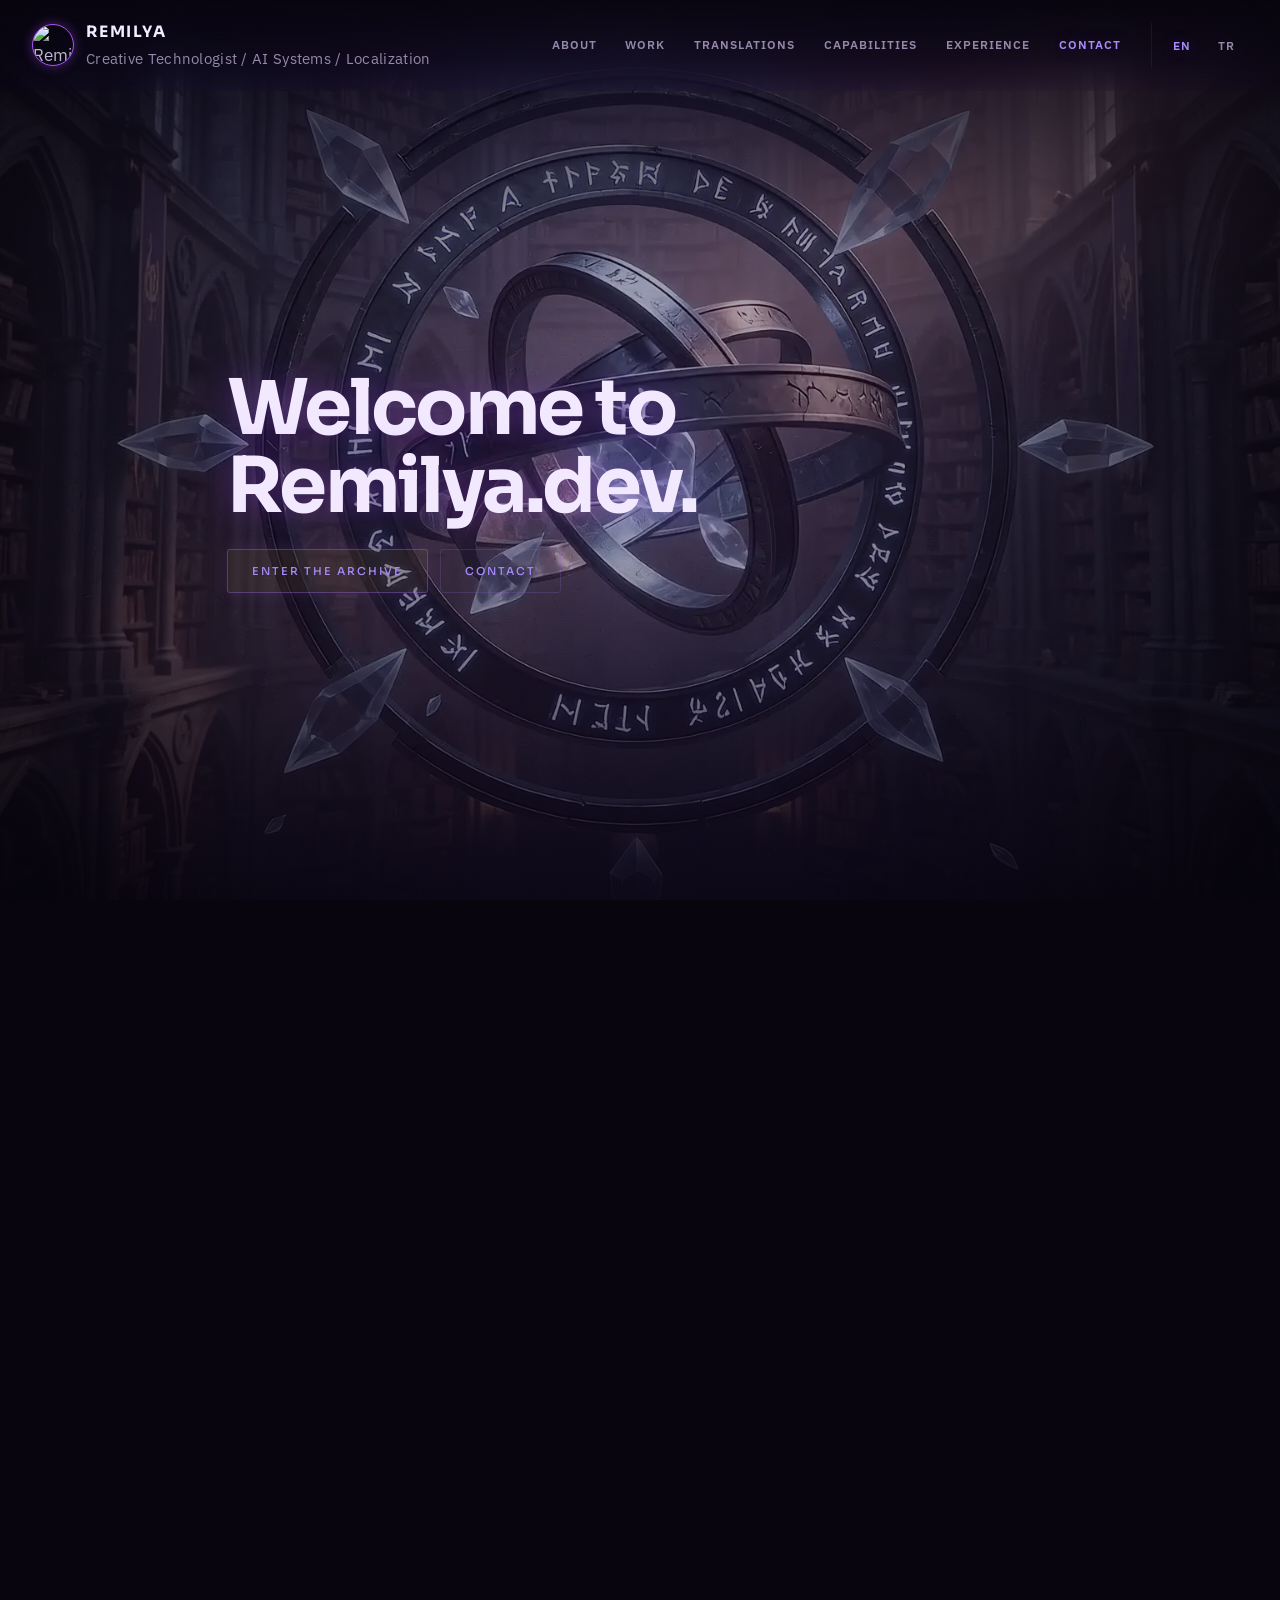
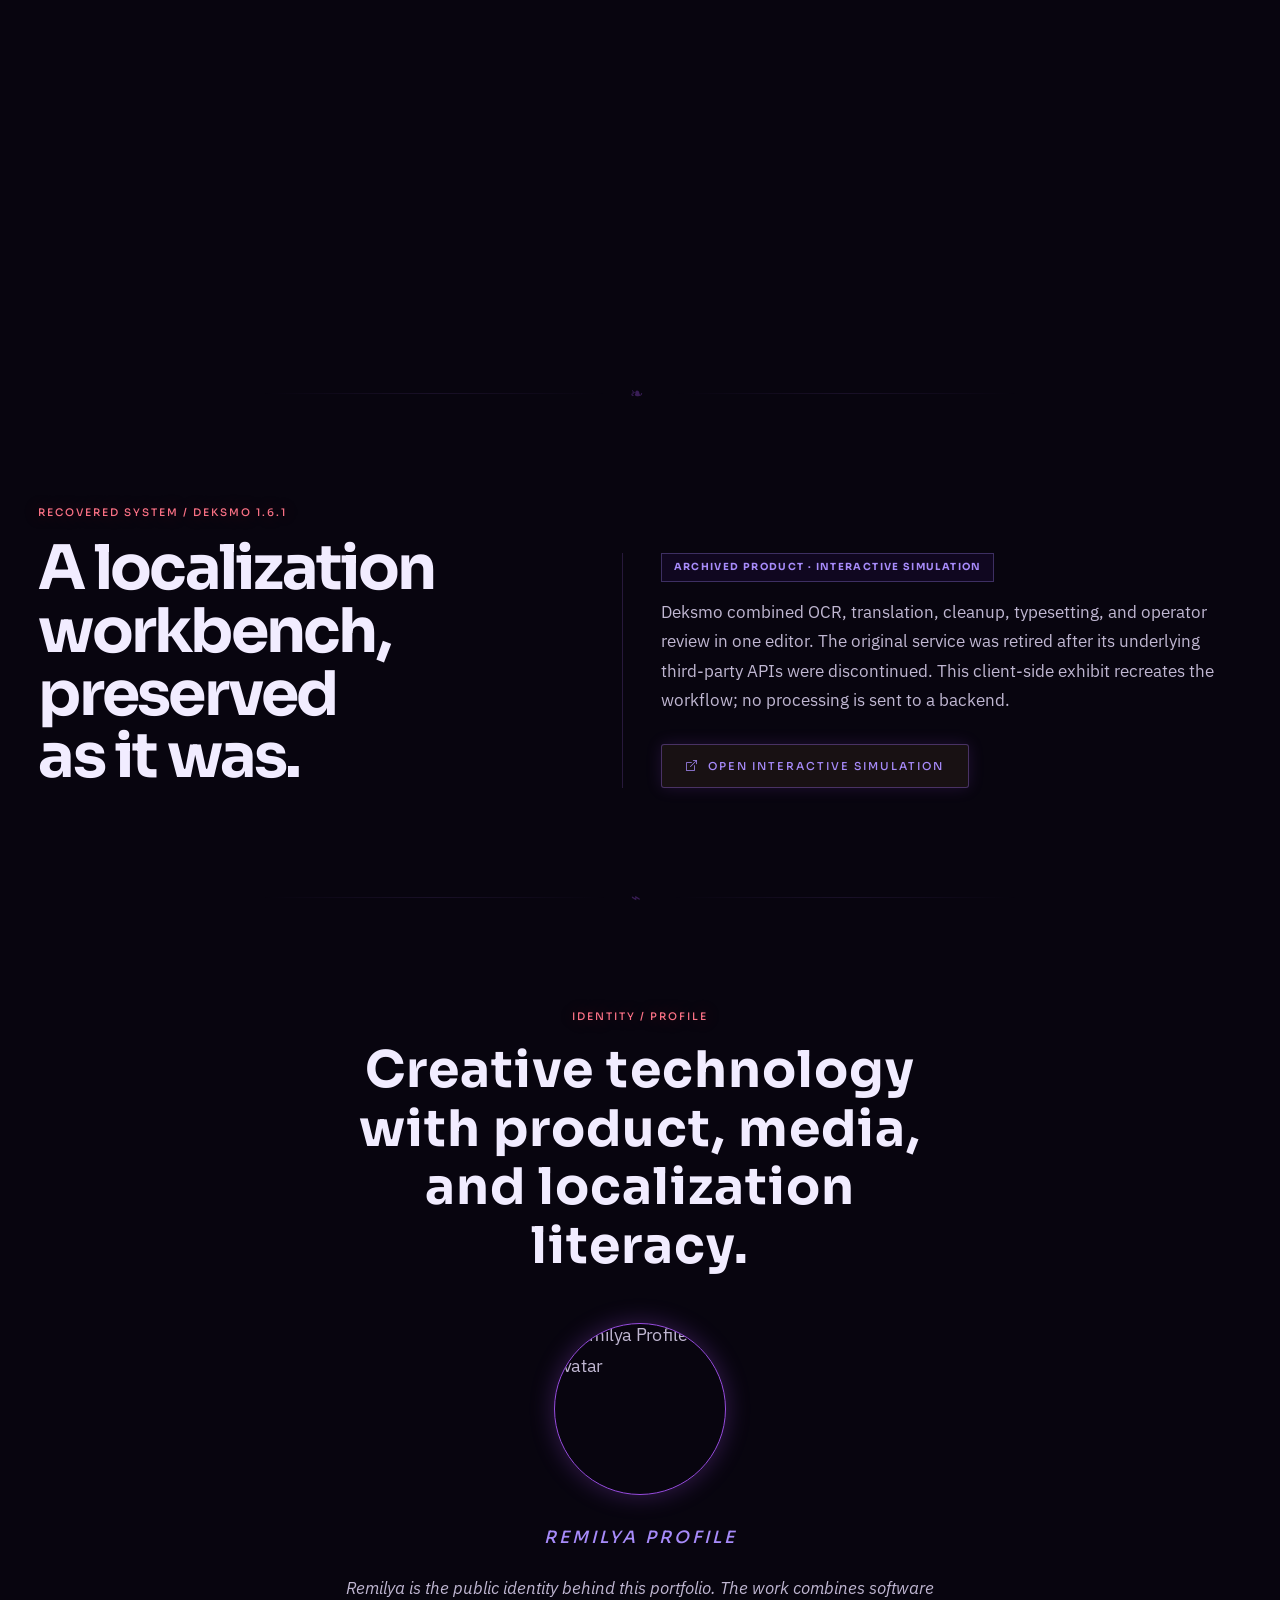
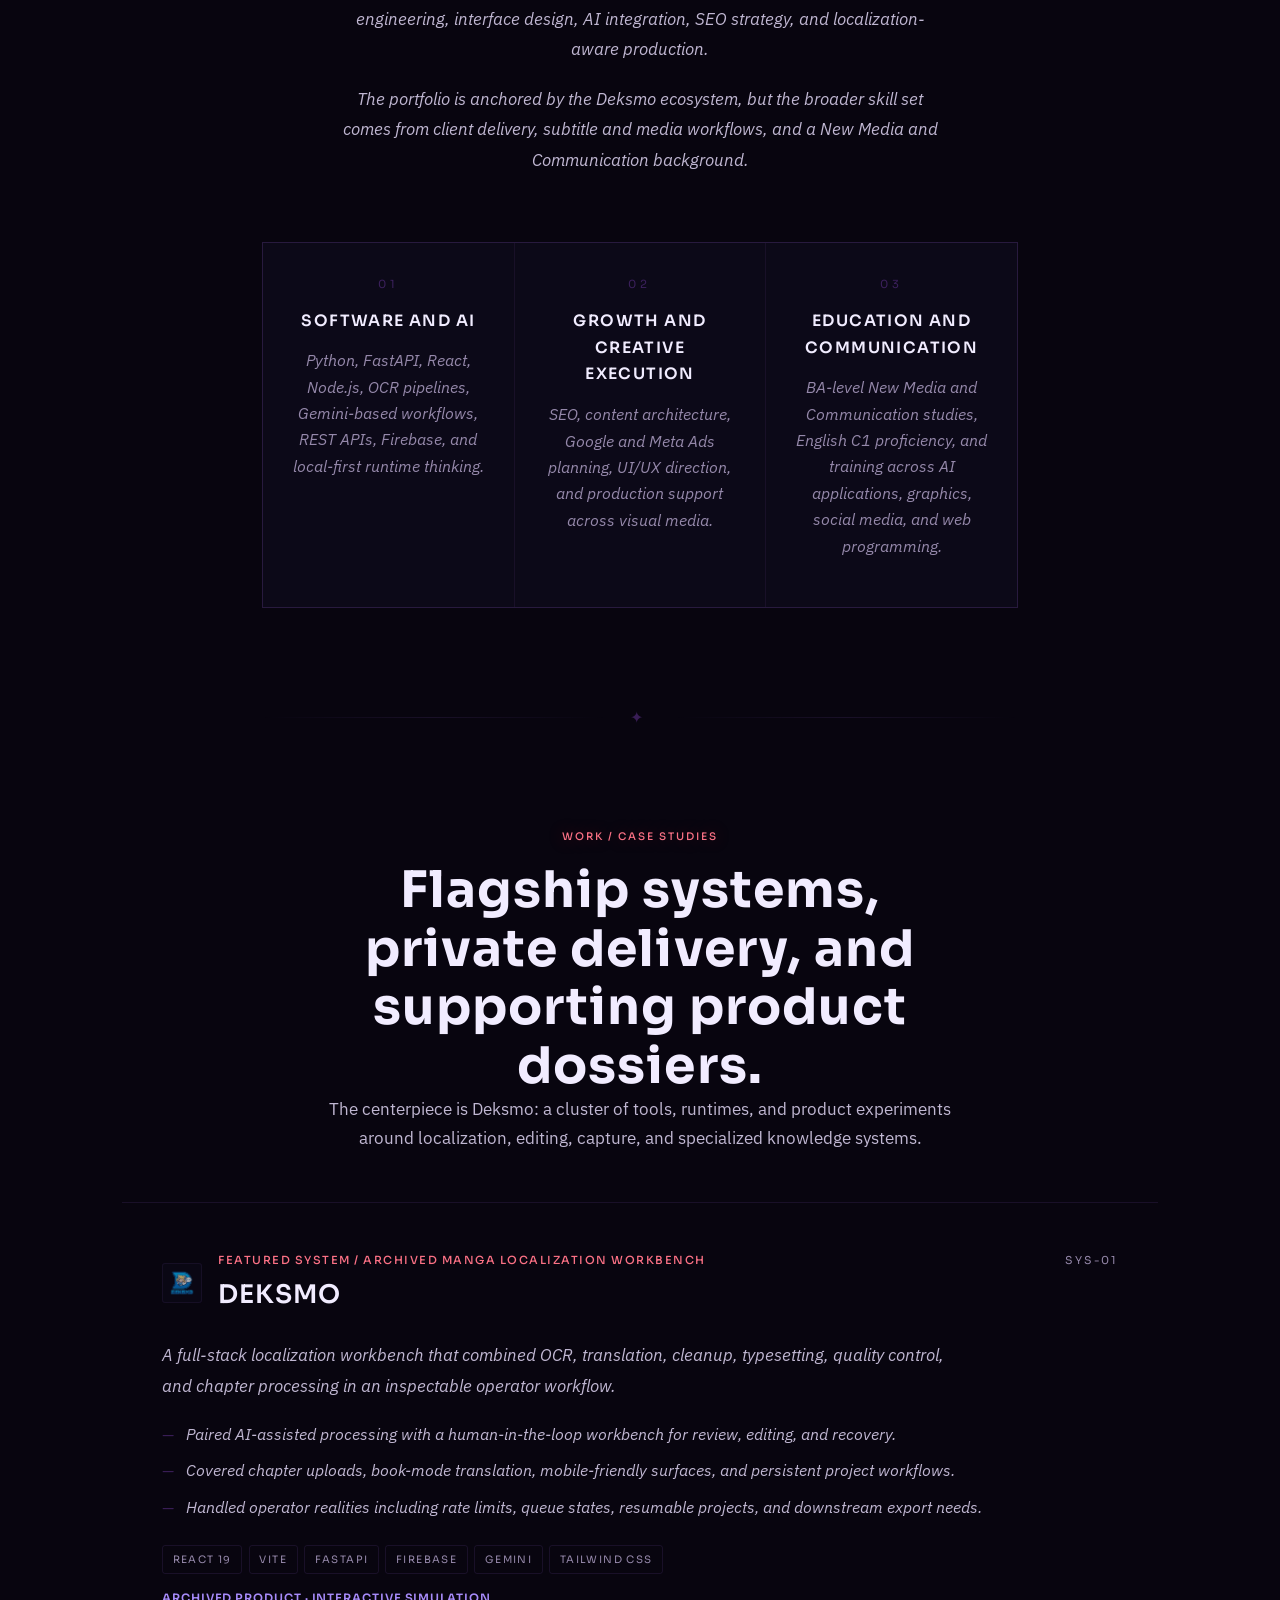
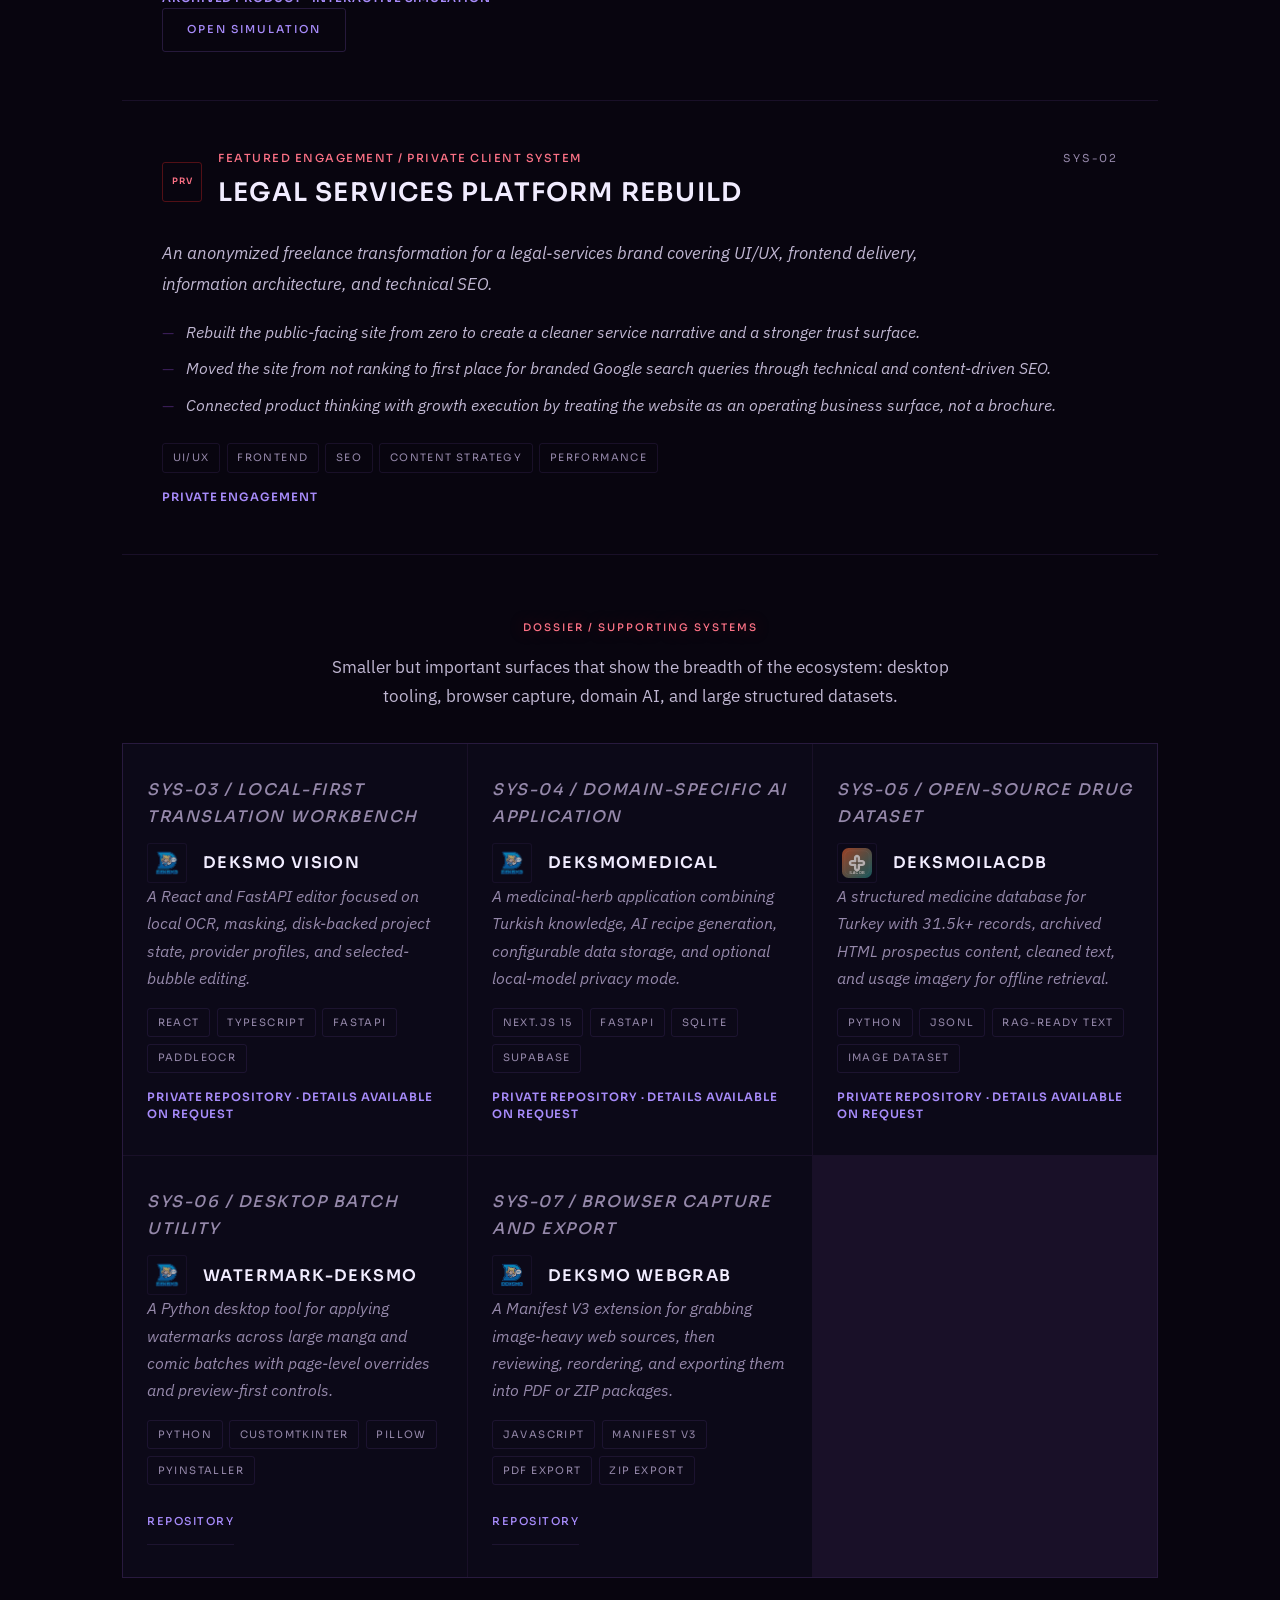
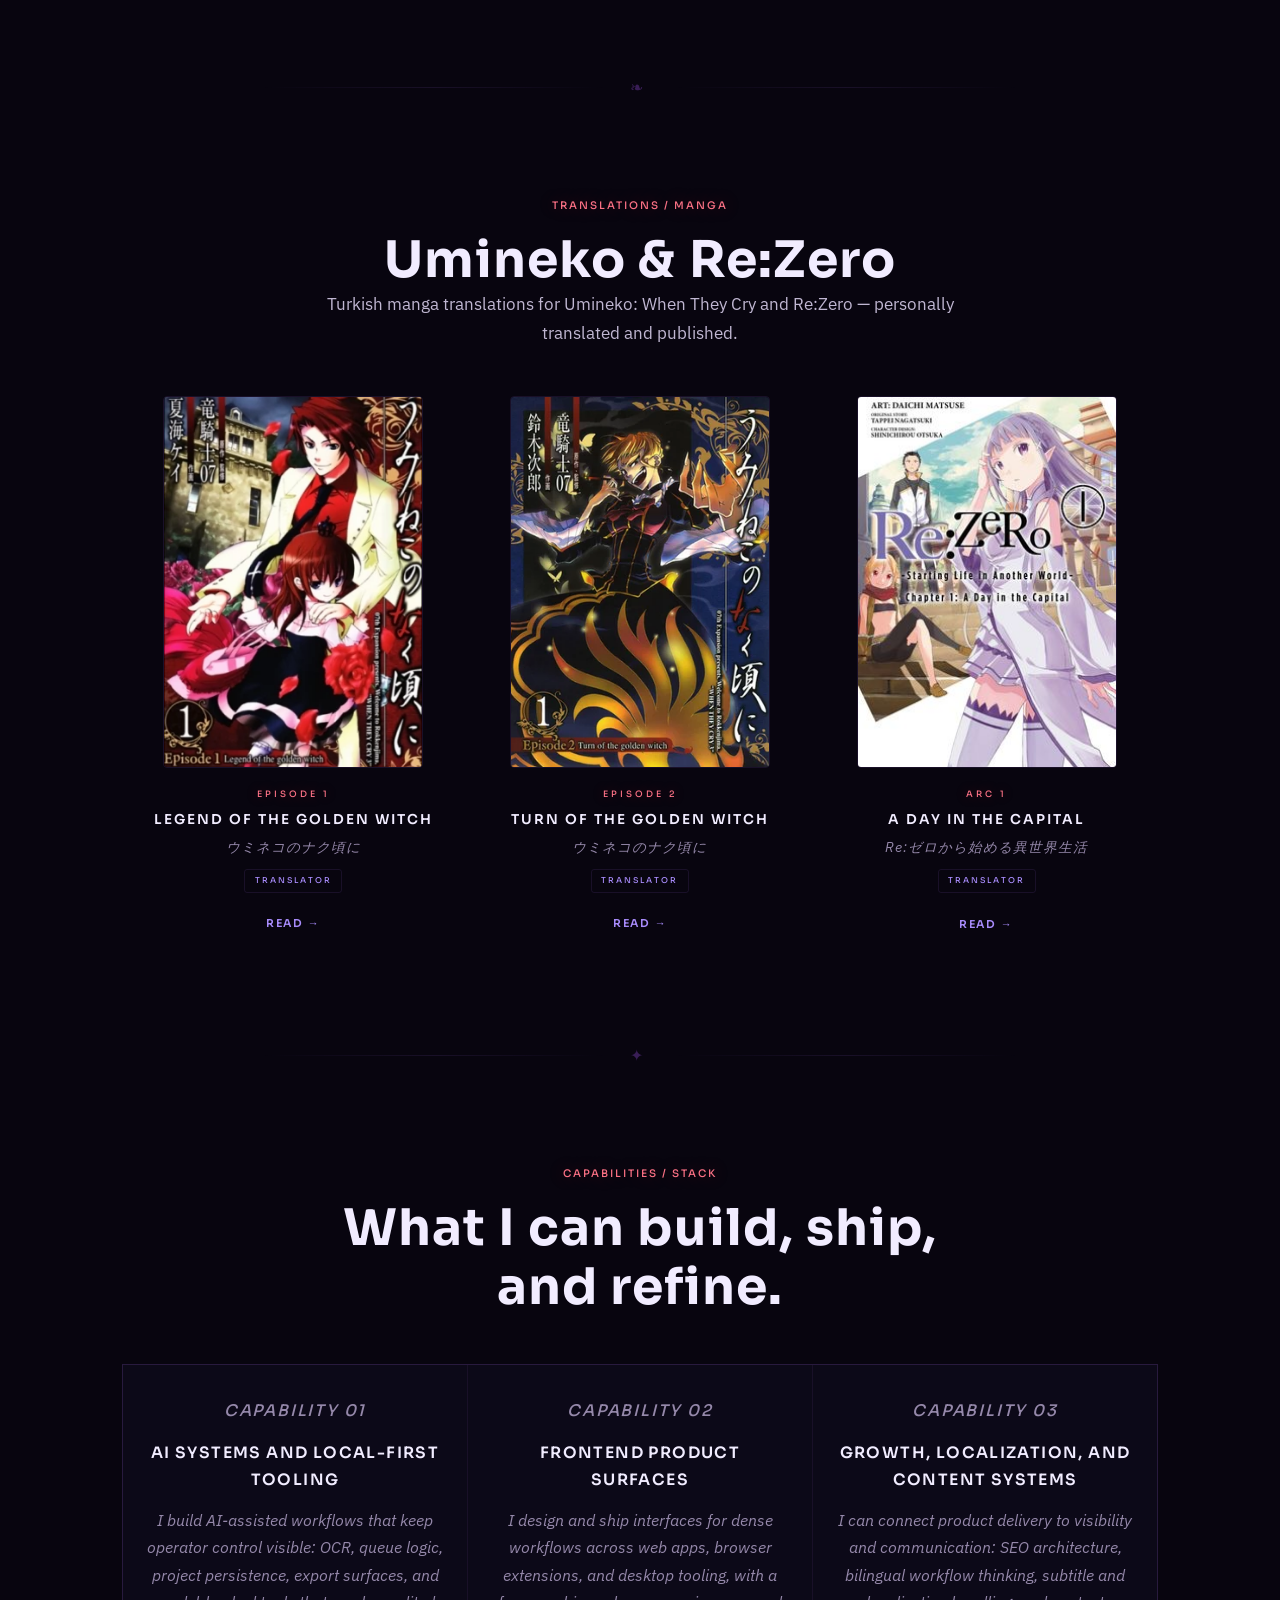
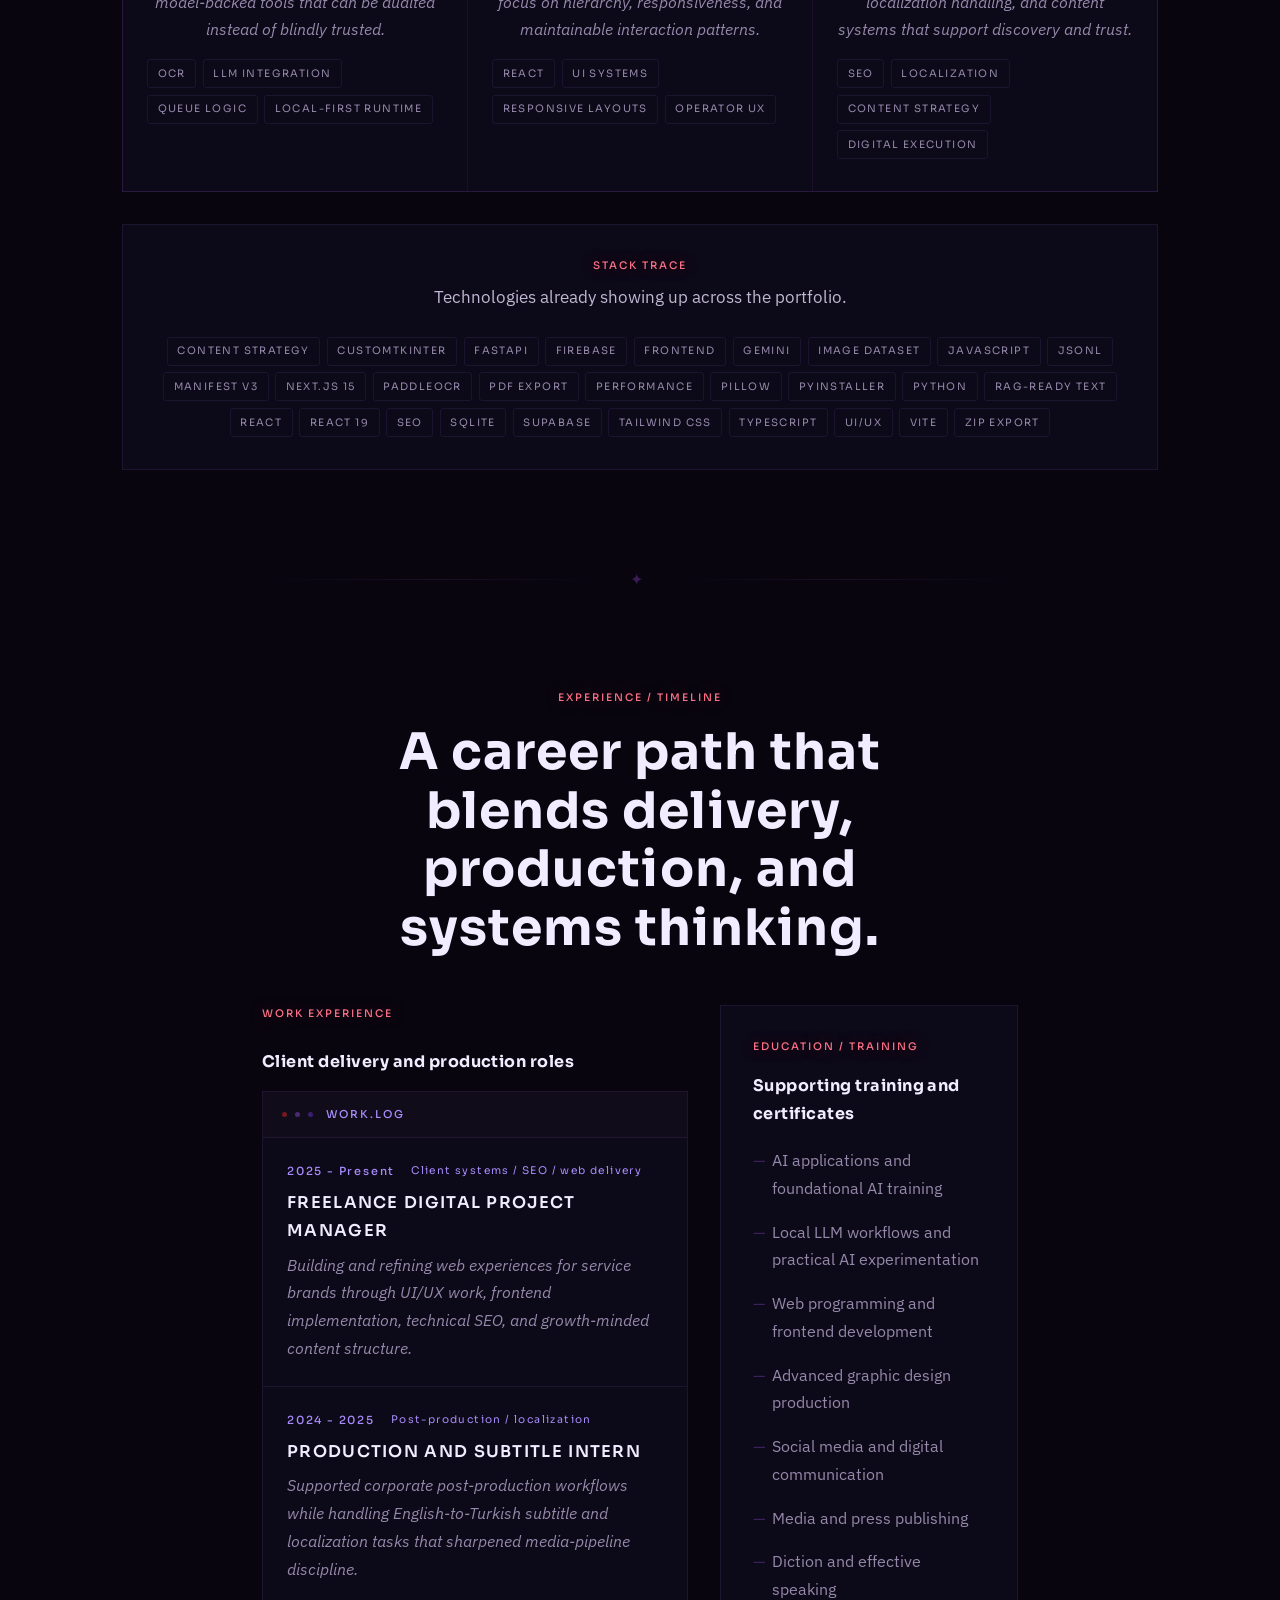
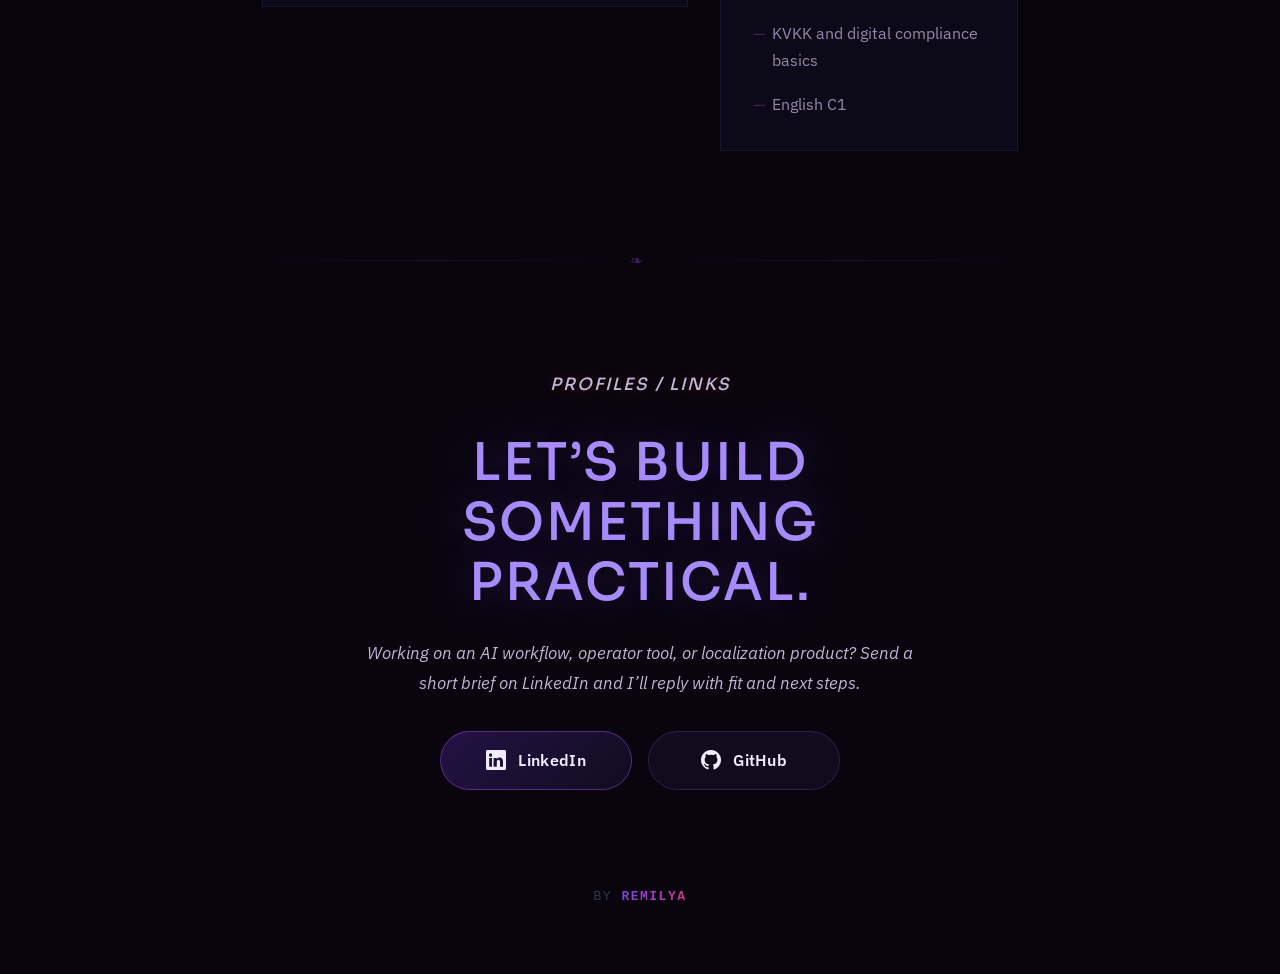
==== index.html @ 06d32dc7 "Replace heavy opener with responsive WebP sequences and add Deksmo archive simulation Swaps the 96-f" ====
<!doctype html>
<html lang="en">
  <head>
    <meta charset="utf-8" />
    <meta name="viewport" content="width=device-width, initial-scale=1" />
    <title>Remilya | Operator-focused AI &amp; Localization Tools</title>
    <meta
      id="meta-description"
      name="description"
      content="Remilya builds operator-focused AI and localization tools for OCR, translation, review, capture, and practical production workflows."
    />
    <meta name="theme-color" content="#0a0612" />
    <link rel="canonical" href="https://remilya.dev/" />
    <meta property="og:type" content="profile" />
    <meta property="og:site_name" content="Remilya.dev" />
    <meta property="og:title" content="Remilya | Operator-focused AI &amp; Localization Tools" />
    <meta property="og:description" content="Practical AI, OCR, translation, review, capture, and localization workflows built for operators." />
    <meta property="og:url" content="https://remilya.dev/" />
    <meta property="og:image" content="https://remilya.dev/assets/remilya-social.jpg" />
    <meta property="og:image:width" content="1200" />
    <meta property="og:image:height" content="630" />
    <meta property="og:image:alt" content="Remilya.dev gothic archive artwork" />
    <meta name="twitter:card" content="summary_large_image" />
    <meta name="twitter:title" content="Remilya | Operator-focused AI &amp; Localization Tools" />
    <meta name="twitter:description" content="Practical AI and localization workflows built for operators." />
    <meta name="twitter:image" content="https://remilya.dev/assets/remilya-social.jpg" />
    <link rel="icon" href="assets/favicon.svg" type="image/svg+xml" />
    <link rel="apple-touch-icon" href="assets/apple-touch-icon.png" sizes="180x180" />
    <link rel="preconnect" href="https://fonts.googleapis.com" />
    <link rel="preconnect" href="https://fonts.gstatic.com" crossorigin />
    <link href="https://fonts.googleapis.com/css2?family=IBM+Plex+Sans:wght@400;500;600;700&family=Sora:wght@500;600;700;800&display=swap" rel="stylesheet" />
    <link rel="stylesheet" href="https://cdn.jsdelivr.net/npm/bootstrap-icons@1.11.3/font/bootstrap-icons.min.css" />
    <link rel="stylesheet" href="styles.css?v=20260802g" />
    <script type="application/ld+json">
      {
        "@context": "https://schema.org",
        "@type": "Person",
        "name": "Remilya",
        "url": "https://remilya.dev/",
        "image": "https://github.com/Remilya.png",
        "sameAs": ["https://github.com/Remilya", "https://tr.linkedin.com/in/ilker-agirkaya"],
        "knowsAbout": ["Artificial intelligence", "Optical character recognition", "Localization", "Translation workflows", "Operator tools"]
      }
    </script>
    <script src="main.js?v=20260802g" defer></script>
    <noscript><style>.reveal { opacity: 1; transform: none; }</style></noscript>
  </head>
  <body id="top">
    <a class="skip-link" href="#main-content">Skip to main content</a>
    <p class="visually-hidden" id="locale-status" aria-live="polite" aria-atomic="true"></p>
    <div class="atmosphere" aria-hidden="true"></div>
    <div class="danmaku-field" id="danmaku-field" aria-hidden="true"></div>

    <div class="site-shell">
      <header class="site-header">
        <a class="brand" href="#top" aria-label="Go to top" id="brand-link">
          <img class="brand-avatar" src="https://github.com/Remilya.png" alt="Remilya" loading="eager" />
          <span class="brand-copy">
            <strong>Remilya</strong>
            <small id="brand-subtitle">Creative Technologist / Deksmo ecosystem</small>
          </span>
        </a>

        <div class="header-controls">
          <nav class="site-nav" aria-label="Primary" id="primary-nav">
            <a href="#about" id="nav-about">About</a>
            <a href="#work" id="nav-work">Work</a>
            <a href="#translations" id="nav-translations">Translations</a>
            <a href="#capabilities" id="nav-capabilities">Capabilities</a>
            <a href="#experience" id="nav-experience">Experience</a>
            <a href="#contact" id="nav-contact">Contact</a>
          </nav>

          <div class="locale-switcher" id="locale-switcher" aria-label="Language switcher">
            <button class="locale-button" type="button" data-locale="en">EN</button>
            <button class="locale-button" type="button" data-locale="tr">TR</button>
          </div>
        </div>
      </header>

      <main id="main-content">
        <section class="section section--sequence" id="sequence">
          <div
            class="hero-sequence"
            id="hero-sequence"
            data-sequence-desktop-dir="assets/sequences/desktop"
            data-sequence-mobile-dir="assets/sequences/mobile"
            data-sequence-breakpoint="720"
            data-frame-count="48"
            data-frame-ext="webp"
            data-frame-pad="3"
            data-frame-template="frame-{n}.webp"
            data-sequence-version="20260802g"
            data-initial-batch="6"
            data-poster-desktop-src="assets/sequences/desktop/frame-001.webp?v=20260802g"
            data-poster-mobile-src="assets/sequences/mobile/frame-001.webp?v=20260802g"
          >
            <div class="hero-sequence__sticky">
              <canvas class="hero-sequence__canvas" id="hero-sequence-canvas" width="1920" height="1080" aria-hidden="true"></canvas>
              <picture class="hero-sequence__fallback">
                <source media="(max-width: 720px)" srcset="assets/sequences/mobile/frame-001.webp?v=20260802g" />
                <img
                  id="hero-sequence-fallback"
                  src="assets/sequences/desktop/frame-001.webp?v=20260802g"
                  width="1920"
                  height="1080"
                  alt=""
                  loading="eager"
                  fetchpriority="high"
                />
              </picture>
              <div class="hero-sequence__veil" aria-hidden="true"></div>
              <div class="hero-sequence__content" id="hero-sequence-content">
                <h1 id="hero-title">Welcome to Remilya.dev.</h1>
                <div class="hero-sequence__actions">
                  <a class="cyber-button cyber-button--primary" href="#deksmo-archive" id="hero-cta-work" data-open-archive>Enter the archive</a>
                  <a class="cyber-button" href="#contact" id="hero-cta-contact">Contact</a>
                </div>
              </div>
            </div>
          </div>
        </section>

        <div class="section-divider" aria-hidden="true">❧</div>

        <section id="deksmo-archive" class="section section--archive">
          <div class="archive-intro reveal">
            <div>
              <p class="eyebrow" id="archive-eyebrow" data-archive-text="eyebrow">RECOVERED SYSTEM / DEKSMO 1.6.1</p>
              <h2 id="archive-title" data-archive-text="title">A localization workbench, preserved as it was.</h2>
            </div>
            <div class="archive-intro__copy">
              <p class="archive-status" id="archive-status" data-archive-text="status">ARCHIVED PRODUCT · INTERACTIVE SIMULATION</p>
              <p id="archive-copy" data-archive-text="copy">Deksmo combined OCR, translation, cleanup, typesetting, and operator review in one editor. The original service was retired after its underlying third-party APIs were discontinued. This client-side exhibit recreates the workflow; no processing is sent to a backend.</p>
              <button class="cyber-button cyber-button--primary archive-launch" type="button" data-open-archive>
                <i class="bi bi-box-arrow-up-right" aria-hidden="true"></i>
                <span data-archive-text="openSimulation">Open interactive simulation</span>
              </button>
            </div>
          </div>

          <dialog class="archive-dialog" id="deksmo-archive-dialog" aria-labelledby="archive-dialog-title">
            <div class="archive-dialog__frame">
              <button class="archive-dialog__close" type="button" data-close-archive data-archive-aria="closeSimulation" aria-label="Close simulation">
                <i class="bi bi-x-lg" aria-hidden="true"></i>
                <span class="visually-hidden" data-archive-text="closeSimulation">Close simulation</span>
              </button>
          <div class="archive-console" id="deksmo-simulator" data-active-tab="editor" data-result-variant="colorized">
            <header class="archive-console__header">
              <div class="archive-console__identity">
                <span class="archive-signal" aria-hidden="true"></span>
                <div>
                  <strong id="archive-dialog-title">DEKSMO // EDITOR</strong>
                  <small data-archive-text="productVersion">Recovered interface · Version 1.6.1</small>
                </div>
              </div>
              <span class="archive-console__state" data-archive-text="productStatus">ARCHIVED / OFFLINE</span>
            </header>

            <div class="archive-console__nav">
              <div class="archive-tabs" role="tablist" aria-label="Deksmo simulation views" data-archive-aria="tabsLabel">
                <button class="archive-tab is-active" id="archive-tab-editor" type="button" role="tab" aria-selected="true" aria-controls="archive-panel-editor" data-archive-tab="editor" data-archive-text="tabEditor">Editor</button>
                <button class="archive-tab" id="archive-tab-settings" type="button" role="tab" aria-selected="false" aria-controls="archive-panel-settings" tabindex="-1" data-archive-tab="settings" data-archive-text="tabSettings">Settings</button>
                <button class="archive-tab" id="archive-tab-console" type="button" role="tab" aria-selected="false" aria-controls="archive-panel-console" tabindex="-1" data-archive-tab="console" data-archive-text="tabConsole">Console</button>
              </div>
              <span class="archive-language-pair"><i class="bi bi-translate" aria-hidden="true"></i> <span data-archive-text="languagePair">EN → TR</span></span>
            </div>

            <div class="archive-panel" id="archive-panel-editor" role="tabpanel" aria-labelledby="archive-tab-editor" tabindex="0" data-archive-panel="editor">
              <div class="archive-editor">
                <aside class="archive-toolbar" aria-label="Archived editor tools" data-archive-aria="toolbarLabel">
                  <button class="archive-tool" type="button" data-archive-tool="select" data-archive-aria="toolSelect" aria-label="Select text element"><i class="bi bi-cursor" aria-hidden="true"></i><span data-archive-text="toolSelectShort">Select</span></button>
                  <button class="archive-tool is-active" type="button" data-archive-tool="compare" data-archive-aria="toolCompare" aria-label="Reset comparison"><i class="bi bi-layout-split" aria-hidden="true"></i><span data-archive-text="toolCompareShort">Compare</span></button>
                  <button class="archive-tool" type="button" data-archive-tool="color" data-archive-aria="toolColor" aria-label="Show color preview"><i class="bi bi-palette" aria-hidden="true"></i><span data-archive-text="toolColorShort">Color</span></button>
                </aside>

                <div class="archive-workstage">
                  <div class="archive-workstage__bar">
                    <div class="archive-variants" aria-label="Result preview" data-archive-aria="variantsLabel">
                      <button type="button" data-archive-variant="raw" aria-pressed="false" data-archive-text="variantRaw">Raw</button>
                      <button type="button" data-archive-variant="translated" aria-pressed="false" data-archive-text="variantTranslated">Translated</button>
                      <button class="is-active" type="button" data-archive-variant="colorized" aria-pressed="true" data-archive-text="variantColorized">Colorized</button>
                    </div>
                    <span class="archive-sample-badge" data-archive-text="sampleBadge">ARCHIVE SAMPLE</span>
                  </div>

                  <figure class="archive-compare" id="archive-compare" style="--split: 50%; --archive-zoom: 1;">
                    <div class="archive-compare__viewport">
                      <img class="archive-compare__image archive-compare__result" id="archive-result-image" src="assets/deksmo-archive/colorized.webp" width="840" height="1252" alt="Colorized Turkish result from the archived Deksmo simulation" loading="lazy" decoding="async" />
                      <img class="archive-compare__image archive-compare__base" id="archive-base-image" src="assets/deksmo-archive/translated.webp" width="840" height="1252" alt="Turkish translated result from the archived Deksmo simulation" loading="lazy" decoding="async" />
                      <span class="archive-compare__line" aria-hidden="true"><span><i class="bi bi-chevron-left"></i><i class="bi bi-chevron-right"></i></span></span>
                    </div>
                    <figcaption>
                      <span id="archive-base-label" data-archive-text="translatedLabel">TRANSLATED / TR</span>
                      <span id="archive-result-label" data-archive-text="colorizedLabel">COLORIZED / TR</span>
                    </figcaption>
                  </figure>

                  <div class="archive-compare-controls">
                    <label for="archive-comparison-range" data-archive-text="comparisonLabel">Comparison position</label>
                    <input id="archive-comparison-range" type="range" min="0" max="100" value="50" aria-label="Comparison position" data-archive-aria="comparisonLabel" />
                    <div class="archive-zoom-controls">
                      <button type="button" data-archive-zoom="out" aria-label="Zoom out" data-archive-aria="zoomOut"><i class="bi bi-zoom-out" aria-hidden="true"></i></button>
                      <output id="archive-zoom-value">100%</output>
                      <button type="button" data-archive-zoom="in" aria-label="Zoom in" data-archive-aria="zoomIn"><i class="bi bi-zoom-in" aria-hidden="true"></i></button>
                    </div>
                  </div>
                </div>

                <aside class="archive-inspector">
                  <div class="archive-inspector__heading">
                    <span data-archive-text="textElements">TEXT ELEMENTS</span>
                    <strong>7</strong>
                  </div>
                  <div class="archive-text-list" id="archive-text-list">
                    <button class="archive-text-item is-selected" type="button" data-archive-text-index="0" aria-pressed="true"><span>01</span><span><small>“...AS IF.”</small><strong>...SANKİ.</strong></span></button>
                    <button class="archive-text-item" type="button" data-archive-text-index="1" aria-pressed="false"><span>02</span><span><small>“IT'S IMPOSSIBLE FOR THIS TO BE TRUE.”</small><strong>BUNUN DOĞRU OLMASI MÜMKÜN DEĞİL.</strong></span></button>
                    <button class="archive-text-item" type="button" data-archive-text-index="2" aria-pressed="false"><span>03</span><span><small>“DON'T ENTER THE FOREST! THERE'S A WITCH~!!”</small><strong>ORMANA GİRMEYİN! CADI VAR~!!</strong></span></button>
                    <button class="archive-text-item" type="button" data-archive-text-index="3" aria-pressed="false"><span>04</span><span><small>“THE WITCH'S EYES ARE GLOWING OVER THERE~!!”</small><strong>CADININ GÖZLERİ ORADA PARLIYOR~!!</strong></span></button>
                    <button class="archive-text-item" type="button" data-archive-text-index="4" aria-pressed="false"><span>05</span><span><small>“WHEN I WAS LITTLE, MY FAMILY SCARED ME UNTIL I TREMBLED.”</small><strong>KÜÇÜKKEN AİLEM BENİ TİTREYENE KADAR KORKUTTU.</strong></span></button>
                    <button class="archive-text-item" type="button" data-archive-text-index="5" aria-pressed="false"><span>06</span><span><small>“FOR SOMETHING AS OMINOUS AS A WITCH TO EXIST...”</small><strong>CADI GİBİ TEKİNSİZ BİR ŞEYİN VAR OLMASI...</strong></span></button>
                    <button class="archive-text-item" type="button" data-archive-text-index="6" aria-pressed="false"><span>07</span><span><small>“...IS IMPOSSIBLE.”</small><strong>...MÜMKÜN DEĞİL.</strong></span></button>
                  </div>

                  <div class="archive-selection">
                    <div class="archive-selection__meta"><span id="archive-selected-number">01</span><span data-archive-text="elementType">SPEECH BUBBLE</span></div>
                    <p><small data-archive-text="sourceLabel">SOURCE</small><span id="archive-selected-source">...AS IF.</span></p>
                    <p><small data-archive-text="targetLabel">TARGET</small><strong id="archive-selected-target">...SANKİ.</strong></p>
                  </div>

                  <div class="archive-api-actions">
                    <button type="button" data-archive-simulated="aiFill"><i class="bi bi-stars" aria-hidden="true"></i><span data-archive-text="aiFill">AI Fill · Simulation</span></button>
                    <button type="button" data-archive-simulated="clean"><i class="bi bi-magic" aria-hidden="true"></i><span data-archive-text="cleanApply">Clean + Apply Text · Simulation</span></button>
                  </div>

                  <div class="archive-history">
                    <p data-archive-text="history">HISTORY</p>
                    <button type="button" data-archive-history="raw"><i class="bi bi-folder2-open" aria-hidden="true"></i><span data-archive-text="historyOpen">Opened raw page</span></button>
                    <button type="button" data-archive-history="translated"><i class="bi bi-translate" aria-hidden="true"></i><span data-archive-text="historyTranslated">Translation preview</span></button>
                    <button type="button" data-archive-history="colorized"><i class="bi bi-palette" aria-hidden="true"></i><span data-archive-text="historyColorized">Color preview</span></button>
                  </div>
                </aside>
              </div>
            </div>

            <div class="archive-panel archive-panel--settings" id="archive-panel-settings" role="tabpanel" aria-labelledby="archive-tab-settings" tabindex="0" data-archive-panel="settings" hidden>
              <div class="archive-panel__heading">
                <p class="eyebrow" data-archive-text="settingsEyebrow">ARCHIVED CONFIGURATION</p>
                <h3 data-archive-text="settingsHeading">Last recovered workspace settings</h3>
              </div>
              <dl class="archive-settings-grid">
                <div><dt data-archive-text="sourceLanguage">Source language</dt><dd>English</dd></div>
                <div><dt data-archive-text="targetLanguage">Target language</dt><dd>Türkçe</dd></div>
                <div><dt data-archive-text="resolution">Image resolution</dt><dd>1K</dd></div>
                <div><dt data-archive-text="preciseOcr">Precise OCR</dt><dd data-archive-text="enabled">Enabled</dd></div>
                <div class="archive-settings-grid__wide"><dt data-archive-text="provider">Processing provider</dt><dd class="is-offline" data-archive-text="offline">Offline · API discontinued</dd></div>
              </dl>
            </div>

            <div class="archive-panel archive-panel--console" id="archive-panel-console" role="tabpanel" aria-labelledby="archive-tab-console" tabindex="0" data-archive-panel="console" hidden>
              <div class="archive-log"><span>[ARCHIVE]</span><p data-archive-text="logArchive">Recovered Deksmo interface loaded locally.</p></div>
              <div class="archive-log"><span>[MEDIA]</span><p data-archive-text="logAssets">Three historical preview assets are ready.</p></div>
              <div class="archive-log"><span>[EDITOR]</span><p data-archive-text="logElements">Seven text elements restored for inspection.</p></div>
              <div class="archive-log is-warning"><span>[BACKEND]</span><p data-archive-text="logBackend">Unavailable. No network processing will be attempted.</p></div>
              <span class="archive-console-caret" aria-hidden="true"></span>
            </div>

            <footer class="archive-console__footer">
              <span><i class="bi bi-shield-slash" aria-hidden="true"></i> <span data-archive-text="offlineFootnote">CLIENT-ONLY ARCHIVE · ZERO API REQUESTS</span></span>
              <p id="archive-status-message" tabindex="-1" data-archive-text="readyMessage">Archive ready. Explore the recovered interface.</p>
            </footer>
          </div>
            </div>
          </dialog>
        </section>

        <div class="section-divider" aria-hidden="true">⌁</div>

        <section id="about" class="section section--about">
          <div class="section-heading reveal">
            <p class="eyebrow" id="about-eyebrow">ABOUT / IDENTITY</p>
            <h2 id="about-title">Creative technology with product, media, and growth literacy.</h2>
          </div>

          <div class="about-layout">
            <article class="about-intro reveal">
              <div class="about-avatar">
                <img src="https://github.com/Remilya.png" alt="Remilya Profile Avatar" loading="lazy" />
              </div>
              <p class="about-intro__label" id="about-intro-label">REMILYA PROFILE</p>
              <p id="about-intro-p1">
                Remilya is the public identity on this site. The work behind it combines software
                engineering, interface design, AI integration, SEO strategy, and localization-aware
                production. The goal is not novelty for its own sake. It is building systems that
                stay usable under real-world mess.
              </p>
              <p id="about-intro-p2">
                The portfolio leans heavily on the Deksmo ecosystem, but the surrounding skill set
                comes from client delivery, subtitle and media workflows, and a New Media and
                Communication background that informs how products are framed and communicated.
              </p>
            </article>

            <div class="about-grid" id="about-grid">
              <article class="about-card reveal">
                <span class="about-card__index">01</span>
                <h3>Software and AI</h3>
                <p>Python, FastAPI, React, Node.js, OCR pipelines, Gemini-based workflows, REST APIs, Firebase, and local-first runtime thinking.</p>
              </article>
              <article class="about-card reveal">
                <span class="about-card__index">02</span>
                <h3>Growth and creative execution</h3>
                <p>SEO, content architecture, Google and Meta Ads planning, UI/UX direction, and production support across visual media.</p>
              </article>
              <article class="about-card reveal">
                <span class="about-card__index">03</span>
                <h3>Education and communication</h3>
                <p>BA-level New Media and Communication studies, English C1 proficiency, and training across AI applications, graphics, social media, and web programming.</p>
              </article>
            </div>
          </div>
        </section>

        <div class="section-divider" aria-hidden="true">✦</div>

        <section id="work" class="section section--work">
          <div class="section-heading reveal">
            <p class="eyebrow" id="work-eyebrow">WORK / CASE STUDIES</p>
            <h2 id="work-title">Flagship systems, private delivery, and supporting product dossiers.</h2>
            <p class="section-copy" id="work-copy">
              The centerpiece is Deksmo: a cluster of tools, runtimes, and product experiments around
              localization, editing, capture, and specialized knowledge systems.
            </p>
          </div>

          <div class="featured-grid" id="featured-projects">
            <article class="featured-case reveal is-visible" data-accent="green">
              <div class="case-head">
                <div class="case-mark">
                  <img class="case-logo" src="assets/logos/deksmo-core.png" alt="Deksmo logo" loading="lazy" />
                  <div>
                    <p class="case-label">Featured system / Archived manga localization workbench</p>
                    <h3>Deksmo</h3>
                  </div>
                </div>
                <span class="case-serial">SYS-01</span>
              </div>
              <p class="case-summary">A full-stack localization workbench that combined OCR, translation, cleanup, typesetting, quality control, and chapter processing in an inspectable operator workflow.</p>
              <ul class="case-impact">
                <li>Paired AI-assisted processing with human review, editing, and recovery controls.</li>
                <li>Covered resumable project states, queues, exports, and mobile-friendly workflows.</li>
              </ul>
              <div class="tag-list"><span class="tag">React</span><span class="tag">FastAPI</span><span class="tag">OCR</span><span class="tag">Gemini</span></div>
              <p class="project-status">Archived product · Interactive simulation</p>
              <div class="case-links"><a class="cyber-button" href="#deksmo-archive" data-open-archive>Open simulation</a></div>
            </article>

            <article class="featured-case reveal is-visible" data-accent="magenta">
              <div class="case-head">
                <div class="case-mark">
                  <span class="case-glyph" aria-hidden="true">PRV</span>
                  <div>
                    <p class="case-label">Featured engagement / Private client system</p>
                    <h3>Legal Services Platform Rebuild</h3>
                  </div>
                </div>
                <span class="case-serial">SYS-02</span>
              </div>
              <p class="case-summary">An anonymized freelance transformation covering UI/UX, frontend delivery, information architecture, and technical SEO.</p>
              <ul class="case-impact">
                <li>Rebuilt the public site around a clearer service narrative and stronger trust signals.</li>
                <li>Moved branded Google search visibility from unranked to first position.</li>
              </ul>
              <div class="tag-list"><span class="tag">UI/UX</span><span class="tag">Frontend</span><span class="tag">SEO</span></div>
              <p class="project-status">Private engagement</p>
            </article>
          </div>

          <div class="support-heading reveal">
            <p class="eyebrow" id="support-eyebrow">DOSSIER / SUPPORTING SYSTEMS</p>
            <p class="section-copy" id="support-copy">
              Smaller but important surfaces that show the breadth of the ecosystem: desktop tooling,
              browser capture, domain AI, and large structured datasets.
            </p>
          </div>

          <div class="support-grid" id="support-projects"></div>
        </section>

        <div class="section-divider" aria-hidden="true">❧</div>

        <section id="translations" class="section section--translations">
          <div class="section-heading reveal">
            <p class="eyebrow" id="translations-eyebrow">TRANSLATIONS / MANGA</p>
            <h2 id="translations-title">Umineko no Naku Koro ni</h2>
            <p class="section-copy" id="translations-copy">
              Turkish manga translations for Umineko: When They Cry — personally translated and published.
            </p>
          </div>

          <div class="translations-grid" id="translations-grid"></div>
        </section>

        <div class="section-divider" aria-hidden="true">✦</div>

        <section id="capabilities" class="section section--capabilities">
          <div class="section-heading reveal">
            <p class="eyebrow" id="capabilities-eyebrow">CAPABILITIES / STACK</p>
            <h2 id="capabilities-title">What I can build, ship, and refine.</h2>
          </div>

          <div class="capability-grid" id="capability-grid"></div>

          <div class="stack-block reveal">
            <div class="stack-block__header">
              <p class="eyebrow" id="stack-eyebrow">STACK TRACE</p>
              <p id="stack-copy">Technologies already showing up across the portfolio.</p>
            </div>
            <div class="stack-cloud" id="stack-cloud"></div>
          </div>
        </section>

        <div class="section-divider" aria-hidden="true">✦</div>

        <section id="experience" class="section section--experience">
          <div class="section-heading reveal">
            <p class="eyebrow" id="experience-eyebrow">EXPERIENCE / TIMELINE</p>
            <h2 id="experience-title">A career path that blends delivery, production, and systems thinking.</h2>
          </div>

          <div class="experience-layout">
            <div class="experience-column experience-column--work reveal">
              <div class="experience-column__header">
                <p class="eyebrow" id="work-experience-eyebrow">WORK EXPERIENCE</p>
                <h3 id="work-experience-title">Client delivery and production roles</h3>
              </div>

              <div class="terminal-shell">
                <div class="terminal-shell__top">
                  <span class="terminal-dot"></span>
                  <span class="terminal-dot"></span>
                  <span class="terminal-dot"></span>
                  <p id="terminal-title">work.log</p>
                </div>
                <div class="terminal-shell__body" id="timeline-list"></div>
              </div>
            </div>

            <aside class="experience-side reveal">
              <p class="eyebrow" id="training-eyebrow">EDUCATION / TRAINING</p>
              <h3 id="training-title">Supporting training and certificates</h3>
              <ul class="training-list" id="training-list">
                <li>AI applications and foundational AI training</li>
                <li>Local LLM workflows and practical AI experimentation</li>
                <li>Web programming and frontend development</li>
                <li>Advanced graphic design production</li>
                <li>Social media and digital communication</li>
                <li>Media and press publishing</li>
                <li>Diction and effective speaking</li>
                <li>KVKK and digital compliance basics</li>
                <li>English C1</li>
              </ul>
            </aside>
          </div>
        </section>

        <div class="section-divider" aria-hidden="true">❧</div>

        <section id="contact" class="section section--contact">
          <div class="contact-panel reveal">
            <p class="eyebrow" id="contact-eyebrow">PROFILES / LINKS</p>
            <h2 id="contact-title">Let’s build something practical.</h2>
            <p id="contact-copy">Working on an AI workflow, operator tool, or localization product? Send a short brief on LinkedIn and I’ll reply with fit and next steps.</p>
            <div class="social-links" id="social-links">
              <a class="social-link social-link--primary" href="https://tr.linkedin.com/in/ilker-agirkaya" target="_blank" rel="noreferrer" aria-label="LinkedIn">
                <i class="bi bi-linkedin" aria-hidden="true"></i><span>LinkedIn</span>
              </a>
              <a class="social-link" href="https://github.com/Remilya" target="_blank" rel="noreferrer" aria-label="GitHub">
                <i class="bi bi-github" aria-hidden="true"></i><span>GitHub</span>
              </a>
            </div>
          </div>
        </section>

        <noscript>
          <section class="section noscript-panel" aria-labelledby="noscript-title">
            <p class="eyebrow">REMILYA / STATIC PROFILE</p>
            <h2 id="noscript-title">Operator-focused AI and localization tools.</h2>
            <p>Remilya builds practical OCR, translation, review, capture, and operator workflows. JavaScript is only used for animation and language switching; the core portfolio remains available above.</p>
            <div class="hero-sequence__actions">
              <a class="cyber-button cyber-button--primary" href="https://tr.linkedin.com/in/ilker-agirkaya">LinkedIn</a>
              <a class="cyber-button" href="https://github.com/Remilya">GitHub</a>
            </div>
          </section>
        </noscript>
      </main>

      <footer class="site-footer">
        <p id="footer-copy">Static portfolio for GitHub Pages. Built around real projects, client delivery, and operator-first systems.</p>
      </footer>
    </div>
  </body>
</html>
---- styles.css ----
/* ═══════════════════════════════════════════════════
   REMILYA.DEV
   Ultraviolet × Flandre Crystal — Witch Aristocrat
   ═══════════════════════════════════════════════════ */

:root {
  --void:           #08050f;
  --abyss:          #0c0918;
  --surface:        #130e22;
  --border-dim:     rgba(148, 100, 220, 0.12);
  --border-med:     rgba(148, 100, 220, 0.22);
  --border-strong:  rgba(148, 100, 220, 0.4);

  /* Ultraviolet primary — replaces gold */
  --accent:         #a855f7;
  --accent-dim:     rgba(168, 85, 247, 0.3);
  --accent-glow:    rgba(168, 85, 247, 0.15);

  /* Gungnir crimson — Lævateinn red */
  --scarlet:        #dc2626;
  --scarlet-text:   #fb7185;
  --scarlet-dim:    rgba(220, 38, 38, 0.35);
  --scarlet-glow:   rgba(220, 38, 38, 0.12);

  /* Flandre crystal wing spectrum */
  --crystal-rose:   #f43f5e;
  --crystal-amber:  #f59e0b;
  --crystal-cyan:   #06b6d4;
  --crystal-emerald:#10b981;
  --crystal-violet: #8b5cf6;

  /* Bernkastel deep violet */
  --bernkastel:     #7c3aed;
  --violet-text:    #a78bfa;
  --bernkastel-dim: rgba(124, 58, 237, 0.3);
  --focus:          #d8b4fe;

  --text:           #c0b7d2;
  --text-bright:    #f1ecff;
  --text-dim:       #9588aa;

  --font-display:   "Sora", "Segoe UI", sans-serif;
  --font-body:      "IBM Plex Sans", "Segoe UI", sans-serif;

  --content-max:    820px;
  --content-wide:   1100px;

  --ease-dramatic:  cubic-bezier(0.4, 0, 0.2, 1);
}

/* ══════════ RESET ══════════ */

*, *::before, *::after { box-sizing: border-box; }

html { scroll-behavior: smooth; }

[id] { scroll-margin-top: 6.5rem; }

body {
  margin: 0;
  min-height: 100vh;
  background: var(--void);
  color: var(--text);
  font-family: var(--font-body);
  font-optical-sizing: auto;
  font-size: 17px;
  font-weight: 400;
  line-height: 1.72;
  text-rendering: optimizeLegibility;
  overflow-x: hidden;
  -webkit-font-smoothing: antialiased;
  -moz-osx-font-smoothing: grayscale;
}

a { color: inherit; text-decoration: none; }
img { display: block; max-width: 100%; }
p { margin: 0 0 1em; }
h1, h2, h3, h4 { margin: 0; }
ul, ol { margin: 0; padding: 0; list-style: none; }
blockquote { margin: 0; padding: 0; }

.visually-hidden {
  position: absolute !important;
  width: 1px !important;
  height: 1px !important;
  padding: 0 !important;
  margin: -1px !important;
  overflow: hidden !important;
  clip: rect(0, 0, 0, 0) !important;
  white-space: nowrap !important;
  border: 0 !important;
}

.skip-link {
  position: fixed;
  top: 0.75rem;
  left: 0.75rem;
  z-index: 100;
  min-height: 44px;
  padding: 0.65rem 1rem;
  background: #171027;
  border: 1px solid var(--focus);
  border-radius: 4px;
  color: var(--text-bright);
  transform: translateY(-160%);
  transition: transform 0.2s ease;
}

.skip-link:focus { transform: translateY(0); }

/* ══════════ ATMOSPHERE ══════════ */

.atmosphere {
  position: fixed;
  inset: 0;
  pointer-events: none;
  z-index: 0;
}

.atmosphere::before {
  content: "";
  position: absolute;
  inset: 0;
  background:
    radial-gradient(ellipse 70% 50% at 20% 30%, rgba(197, 56, 75, 0.04), transparent),
    radial-gradient(ellipse 80% 60% at 80% 20%, rgba(110, 92, 160, 0.04), transparent),
    radial-gradient(ellipse 50% 40% at 50% 90%, rgba(212, 168, 75, 0.03), transparent);
}

.atmosphere::after {
  content: "";
  position: absolute;
  inset: 0;
  opacity: 0.03;
  background-image:
    radial-gradient(circle at 30% 40%, rgba(212, 168, 75, 0.2) 0 1px, transparent 1px),
    radial-gradient(circle at 70% 60%, rgba(197, 56, 75, 0.15) 0 1px, transparent 1px);
  background-size: 32px 32px, 44px 44px;
}

/* ══════════ SHELL ══════════ */

.site-shell {
  position: relative;
  z-index: 1;
}

/* ══════════ HEADER ══════════ */

.site-header {
  position: fixed;
  top: 0;
  left: 0;
  right: 0;
  z-index: 50;
  display: flex;
  align-items: center;
  justify-content: space-between;
  width: 100%;
  max-width: none;
  margin: 0;
  padding: 1.2rem clamp(1rem, 2.5vw, 2rem);
  background: linear-gradient(180deg, rgba(8, 5, 15, 0.92), rgba(8, 5, 15, 0.44) 68%, transparent);
  backdrop-filter: blur(20px) saturate(1.6);
  -webkit-backdrop-filter: blur(20px) saturate(1.6);
  border-bottom: none;
}

.brand {
  display: inline-flex;
  align-items: center;
  gap: 0.75rem;
  transition: opacity 0.3s var(--ease-dramatic);
  min-height: 44px;
}

.brand:hover { opacity: 0.7; }

.brand-avatar {
  width: 42px;
  height: 42px;
  border-radius: 50%;
  object-fit: cover;
  border: 1.2px solid var(--accent);
  box-shadow: 0 0 12px rgba(168, 85, 247, 0.4);
}

.brand-copy {
  display: grid;
  gap: 0;
}

.brand-copy strong {
  font-family: var(--font-display);
  font-size: 0.98rem;
  font-weight: 700;
  letter-spacing: 1.8px;
  text-transform: uppercase;
  color: var(--text-bright);
}

.brand-copy small {
  font-family: var(--font-body);
  font-size: 0.92rem;
  font-style: normal;
  color: var(--text-dim);
  letter-spacing: 0.02em;
}

/* ── Navigation ── */

.header-controls {
  display: flex;
  align-items: center;
  gap: 0.5rem;
}

.site-nav {
  display: inline-flex;
  align-items: center;
  gap: 0;
}

.site-nav a {
  display: inline-flex;
  align-items: center;
  min-height: 44px;
  padding: 0.5rem 0.9rem;
  font-family: var(--font-body);
  font-size: 0.74rem;
  font-weight: 600;
  letter-spacing: 1px;
  text-transform: uppercase;
  color: var(--text-dim);
  transition: color 0.3s var(--ease-dramatic), text-shadow 0.3s var(--ease-dramatic);
}

.site-nav a:hover,
.site-nav a:focus-visible,
.site-nav a.is-active {
  color: var(--violet-text);
  text-shadow: 0 0 20px var(--accent-dim);
}

.locale-switcher {
  display: inline-flex;
  gap: 0;
  margin-left: 0.5rem;
  border-left: 0.8px solid var(--border-dim);
  padding-left: 0.5rem;
}

.locale-button {
  min-width: 44px;
  min-height: 44px;
  padding: 0.4rem 0.6rem;
  background: none;
  border: none;
  color: var(--text-dim);
  cursor: pointer;
  font-family: var(--font-body);
  font-size: 0.72rem;
  font-weight: 600;
  letter-spacing: 1px;
  text-transform: uppercase;
  transition: color 0.3s var(--ease-dramatic);
}

.locale-button:hover { color: var(--text-bright); }

.locale-button.is-active {
  color: var(--violet-text);
  text-shadow: 0 0 16px var(--accent-dim);
}

/* ══════════ SECTION ══════════ */

.section {
  max-width: var(--content-max);
  margin: 0 auto;
  padding: 6rem 2rem;
}

.section--work, .section--capabilities { max-width: var(--content-wide); }

/* ══════════ DIVIDERS ══════════ */

.section-divider {
  display: flex;
  align-items: center;
  justify-content: center;
  max-width: var(--content-max);
  margin: 0 auto;
  padding: 0 2rem;
  color: var(--accent-dim);
  font-size: 1rem;
  letter-spacing: 8px;
  user-select: none;
}

.section-divider::before,
.section-divider::after {
  content: "";
  flex: 1;
  height: 0.8px;
  background: linear-gradient(90deg, transparent, var(--border-dim), transparent);
}

.section-divider::before { margin-right: 1.5rem; }
.section-divider::after  { margin-left: 1.5rem; }

/* ══════════ SEQUENCE HERO ══════════ */

.section--sequence {
  max-width: none;
  padding: 0;
}

.hero-sequence {
  position: relative;
  width: 100vw;
  min-height: 220vh;
  margin-inline: calc(50% - 50vw);
}

.hero-sequence__sticky {
  position: sticky;
  top: 0;
  min-height: 100svh;
  overflow: clip;
  background: #06040d;
}

.hero-sequence__canvas,
.hero-sequence__fallback,
.hero-sequence__veil {
  position: absolute;
  inset: 0;
}

.hero-sequence__canvas,
.hero-sequence__fallback {
  width: 100%;
  height: 100%;
}

.hero-sequence__fallback {
  overflow: hidden;
}

.hero-sequence__fallback img {
  width: 100%;
  height: 100%;
  object-fit: cover;
}

.hero-sequence__canvas {
  opacity: 0;
  transition: opacity 0.35s var(--ease-dramatic);
}

.hero-sequence__fallback {
  opacity: 1;
  transition: opacity 0.35s var(--ease-dramatic);
}

.hero-sequence__veil {
  background:
    radial-gradient(circle at center, rgba(118, 53, 194, 0.1), rgba(5, 3, 12, 0.72) 100%),
    linear-gradient(180deg, rgba(6, 4, 14, 0.82), rgba(6, 4, 14, 0.16) 26%, rgba(6, 4, 14, 0.26) 72%, rgba(6, 4, 14, 0.88) 100%);
  z-index: 1;
  pointer-events: none;
}

.hero-sequence__content {
  position: absolute;
  inset: 0;
  z-index: 3;
  display: grid;
  place-content: center;
  justify-items: start;
  gap: 1rem;
  width: min(100% - 2rem, 72rem);
  height: 100%;
  margin-inline: auto;
  padding: clamp(7rem, 14vh, 9rem) clamp(1rem, 4vw, 3rem) 4rem;
  text-align: left;
  transform-origin: 50% 50%;
  transition: opacity 0.18s linear, transform 0.18s linear;
  will-change: opacity, transform;
}

.hero-sequence__content h1 {
  margin: 0;
  max-width: 14ch;
  font-family: var(--font-display);
  font-size: clamp(2.35rem, 6vw, 5.4rem);
  font-weight: 700;
  line-height: 1.02;
  letter-spacing: -0.035em;
  text-wrap: balance;
  color: #f2e9ff;
  text-shadow:
    0 0 28px rgba(168, 85, 247, 0.28),
    0 0 60px rgba(124, 58, 237, 0.2);
}

.hero-sequence__actions {
  display: flex;
  flex-wrap: wrap;
  gap: 0.75rem;
  margin-top: 0.5rem;
}

.hero-sequence.is-ready .hero-sequence__canvas {
  opacity: 1;
}

.hero-sequence.is-ready .hero-sequence__fallback {
  opacity: 0;
}

.hero-sequence.is-fallback {
  min-height: 100svh;
  margin-inline: 0;
}

.hero-sequence.is-fallback .hero-sequence__canvas {
  opacity: 0;
  visibility: hidden;
}

.hero-sequence.is-fallback .hero-sequence__fallback {
  opacity: 1;
}

.hero-sequence.is-fallback .hero-sequence__sticky {
  position: relative;
}

/* ══════════ BUTTONS ══════════ */

.cyber-button {
  display: inline-flex;
  align-items: center;
  justify-content: center;
  padding: 0.6rem 1.5rem;
  background: transparent;
  border: 0.8px solid var(--border-med);
  border-radius: 3px;
  color: var(--violet-text);
  font-family: var(--font-display);
  font-size: 0.68rem;
  font-weight: 500;
  letter-spacing: 2px;
  text-transform: uppercase;
  cursor: pointer;
  clip-path: none;
  min-height: 44px;
  transition: background 0.3s var(--ease-dramatic),
              border-color 0.3s var(--ease-dramatic),
              transform 0.3s var(--ease-dramatic),
              box-shadow 0.3s var(--ease-dramatic);
}

.cyber-button:hover,
.cyber-button:focus-visible {
  background: rgba(212, 168, 75, 0.06);
  border-color: var(--border-strong);
  transform: translateY(-1px);
  box-shadow: 0 0 20px var(--accent-glow);
}

.cyber-button--primary {
  background: rgba(212, 168, 75, 0.08);
  border-color: var(--border-strong);
  box-shadow: 0 0 16px var(--accent-glow);
}

.cyber-button--primary:hover,
.cyber-button--primary:focus-visible {
  background: rgba(212, 168, 75, 0.14);
}

/* ══════════ SECTION HEADINGS ══════════ */

.section-heading {
  margin-bottom: 3rem;
  text-align: center;
}

.eyebrow {
  margin: 0 0 1rem;
  color: var(--scarlet-text);
  font-family: var(--font-display);
  font-size: 0.65rem;
  font-weight: 500;
  letter-spacing: 2px;
  text-transform: uppercase;
  text-shadow: 0 0 16px var(--scarlet-dim);
}

.section-heading h2 {
  margin: 0;
  max-width: 16ch;
  margin-inline: auto;
  font-family: var(--font-display);
  font-size: clamp(2.15rem, 4.6vw, 3.15rem);
  font-weight: 700;
  line-height: 1.16;
  letter-spacing: 0.02em;
  text-transform: none;
  color: var(--text-bright);
  /* no gradient text — clean, editorial */
  background: none;
  -webkit-text-fill-color: unset;
  overflow-wrap: anywhere;
  word-break: break-word;
  hyphens: auto;
}

.section-copy {
  max-width: 40rem;
  margin-inline: auto;
  text-align: center;
  font-size: 1.06rem;
  font-style: normal;
  color: var(--text);
  line-height: 1.72;
}

/* ══════════ ABOUT ══════════ */

.about-layout {
  display: block;
}

.about-intro {
  padding: 0;
  background: none;
  border: none;
  clip-path: none;
  overflow: visible;
  margin-bottom: 3rem;
  display: flex;
  flex-direction: column;
  align-items: center;
}

.about-avatar {
  width: clamp(132px, 18vw, 172px);
  height: clamp(132px, 18vw, 172px);
  border-radius: 50%;
  overflow: hidden;
  margin-bottom: 1.75rem;
  border: 1.8px solid rgba(168, 85, 247, 0.9);
  box-shadow: 0 0 24px rgba(168, 85, 247, 0.28);
}

.about-avatar img {
  width: 100%;
  height: 100%;
  object-fit: cover;
  display: block;
  transform: scale(1.04);
}

.about-intro::before, .about-intro::after { display: none; }

.about-intro__label {
  color: var(--violet-text);
  font-family: var(--font-display);
  font-size: 0.6rem;
  font-weight: 500;
  letter-spacing: 3px;
  text-transform: uppercase;
  margin-bottom: 1.5rem;
  text-align: center;
}

.about-intro p {
  max-width: 38rem;
  margin: 0 auto 1.2rem;
  font-size: 1.06rem;
  font-style: italic;
  text-align: center;
  line-height: 1.8;
}

.about-grid {
  display: grid;
  grid-template-columns: repeat(3, 1fr);
  gap: 1px;
  border: 0.8px solid var(--border-dim);
  background: var(--border-dim);
}

.about-card {
  padding: 2rem 1.5rem;
  background: var(--abyss);
  border: none;
  clip-path: none;
  overflow: visible;
  text-align: center;
  transition: background 0.4s var(--ease-dramatic);
}

.about-card::before, .about-card::after { display: none; }

.about-card:hover {
  background: var(--surface);
  transform: none;
  box-shadow: none;
  border-color: transparent;
}

.about-card__index {
  display: block;
  margin-bottom: 0.8rem;
  color: var(--accent-dim);
  font-family: var(--font-display);
  font-size: 0.7rem;
  letter-spacing: 4px;
}

.about-card h3 {
  font-family: var(--font-display);
  font-size: 0.98rem;
  font-weight: 600;
  letter-spacing: 1.4px;
  text-transform: uppercase;
  color: var(--text-bright);
  margin: 0 0 0.8rem;
}

.about-card p {
  font-size: 1rem;
  font-style: italic;
  color: var(--text-dim);
  line-height: 1.65;
}

/* ══════════ WORK ══════════ */

.featured-grid {
  display: grid;
  grid-template-columns: 1fr;
  gap: 0;
  min-width: 0;
}

.featured-case {
  padding: 3rem 2.5rem;
  background: transparent;
  border: none;
  border-bottom: 0.8px solid var(--border-dim);
  clip-path: none;
  overflow: visible;
  min-width: 0;
  transition: background 0.4s var(--ease-dramatic);
}

.featured-case::before, .featured-case::after { display: none; }

.featured-case:hover {
  background: rgba(212, 168, 75, 0.02);
  border-color: var(--border-dim);
  box-shadow: none;
}

.featured-case:first-child {
  border-top: 0.8px solid var(--border-dim);
}

.case-head {
  display: flex;
  align-items: flex-start;
  justify-content: space-between;
  gap: 1rem;
  margin-bottom: 1.5rem;
  min-width: 0;
}

.case-mark {
  display: flex;
  align-items: center;
  gap: 1rem;
  min-width: 0;
}

.case-mark > div {
  flex: 1 1 auto;
  min-width: 0;
}

.case-logo {
  width: 2.5rem;
  height: 2.5rem;
  object-fit: contain;
  padding: 0.25rem;
  border: 0.8px solid var(--border-dim);
  background: var(--abyss);
  border-radius: 3px;
  opacity: 0.7;
}

.case-glyph {
  display: grid;
  place-items: center;
  width: 2.5rem;
  height: 2.5rem;
  border: 0.8px solid var(--scarlet-dim);
  color: var(--scarlet-text);
  font-family: var(--font-display);
  font-size: 0.55rem;
  font-weight: 600;
  letter-spacing: 1px;
  border-radius: 3px;
}

.case-label {
  margin: 0 0 0.15rem;
  color: var(--scarlet-text);
  font-family: var(--font-display);
  font-size: 0.7rem;
  font-weight: 500;
  letter-spacing: 1.5px;
  text-transform: uppercase;
}

.case-serial {
  color: var(--text-dim);
  font-family: var(--font-display);
  font-size: 0.68rem;
  font-weight: 400;
  letter-spacing: 2px;
  text-transform: uppercase;
}

.featured-case h3 {
  margin: 0;
  font-family: var(--font-display);
  font-size: 1.6rem;
  font-weight: 600;
  letter-spacing: 1.2px;
  text-transform: uppercase;
  color: var(--text-bright);
  overflow-wrap: anywhere;
  word-break: break-word;
  hyphens: auto;
}

.case-summary {
  margin: 0 0 1.2rem;
  font-size: 1.06rem;
  line-height: 1.8;
  font-style: italic;
  max-width: 50rem;
  overflow-wrap: anywhere;
  word-break: break-word;
  hyphens: auto;
}

.case-media {
  margin: 0 0 1.5rem;
  overflow: hidden;
  border: 1px solid var(--border-med);
  border-radius: 4px;
  background: var(--abyss);
}

.case-media img {
  width: 100%;
  height: auto;
  aspect-ratio: 16 / 9;
  object-fit: cover;
}

.project-status {
  margin: 1rem 0 0;
  color: var(--violet-text) !important;
  font-family: var(--font-display);
  font-size: 0.72rem !important;
  font-style: normal !important;
  font-weight: 600;
  letter-spacing: 0.08em;
  line-height: 1.5 !important;
  text-transform: uppercase;
}

.case-impact {
  display: grid;
  gap: 0.6rem;
  margin: 0 0 1.5rem;
  padding: 0;
}

.case-impact li {
  position: relative;
  padding-left: 1.5rem;
  color: var(--text);
  font-style: italic;
  font-size: 1rem;
  line-height: 1.7;
  overflow-wrap: anywhere;
  word-break: break-word;
  hyphens: auto;
}

.case-impact li::before {
  content: "—";
  position: absolute;
  left: 0;
  color: var(--accent-dim);
}

.tag-list, .stack-cloud {
  display: flex;
  flex-wrap: wrap;
  gap: 0.4rem;
}

.tag {
  display: inline-flex;
  align-items: center;
  padding: 0.3rem 0.6rem;
  background: transparent;
  border: 0.8px solid var(--border-dim);
  border-radius: 3px;
  color: var(--text-dim);
  font-family: var(--font-display);
  font-size: 0.64rem;
  font-weight: 400;
  letter-spacing: 1.4px;
  text-transform: uppercase;
  clip-path: none;
  transition: border-color 0.3s var(--ease-dramatic), color 0.3s var(--ease-dramatic);
}

.tag:hover {
  border-color: var(--border-med);
  color: var(--text);
}

.case-links, .social-links, .support-card__links {
  display: flex;
  flex-wrap: wrap;
  gap: 0.8rem;
}

/* ══════════ SUPPORT GRID ══════════ */

.support-heading {
  margin: 4rem 0 2rem;
  text-align: center;
}

.support-grid {
  display: grid;
  grid-template-columns: repeat(3, 1fr);
  gap: 1px;
  border: 0.8px solid var(--border-dim);
  background: var(--border-dim);
}

.support-card {
  padding: 2rem 1.5rem;
  background: var(--abyss);
  border: none;
  clip-path: none;
  overflow: visible;
  transition: background 0.4s var(--ease-dramatic);
}

.support-card::before, .support-card::after { display: none; }

.support-card:hover {
  background: var(--surface);
  box-shadow: none;
  border-color: transparent;
}

.support-card h3 {
  margin: 0;
  font-family: var(--font-display);
  font-size: 1rem;
  font-weight: 600;
  letter-spacing: 1.4px;
  text-transform: uppercase;
  color: var(--text-bright);
}

.support-card__meta {
  margin: 0 0 0.8rem;
  color: var(--violet-text);
  font-family: var(--font-display);
  font-size: 0.66rem;
  font-weight: 500;
  letter-spacing: 1.5px;
  text-transform: uppercase;
}

.support-card p {
  font-size: 1rem;
  font-style: italic;
  color: var(--text-dim);
  line-height: 1.7;
}

.support-card__links {
  margin-top: 1rem;
}

.support-card__links a {
  display: inline-flex;
  align-items: center;
  min-height: 44px;
  color: var(--violet-text);
  font-family: var(--font-display);
  font-size: 0.68rem;
  font-weight: 500;
  letter-spacing: 1.5px;
  text-transform: uppercase;
  border-bottom: 0.8px solid var(--border-dim);
  padding-bottom: 2px;
  transition: border-color 0.3s var(--ease-dramatic), opacity 0.3s var(--ease-dramatic);
}

.support-card__links a:hover {
  border-color: var(--accent-dim);
  opacity: 0.7;
}

/* ══════════ CAPABILITIES ══════════ */

.capability-grid {
  display: grid;
  grid-template-columns: repeat(3, 1fr);
  gap: 1px;
  border: 0.8px solid var(--border-dim);
  background: var(--border-dim);
}

.capability-card {
  padding: 2rem 1.5rem;
  background: var(--abyss);
  border: none;
  clip-path: none;
  overflow: visible;
  text-align: center;
  min-height: auto;
  transition: background 0.4s var(--ease-dramatic);
}

.capability-card::before { display: none; }

.capability-card:hover {
  background: var(--surface);
  transform: none;
  box-shadow: none;
  border-color: transparent;
}

.capability-card__meta {
  margin: 0 0 0.8rem;
  color: var(--violet-text);
  font-family: var(--font-display);
  font-size: 0.66rem;
  font-weight: 500;
  letter-spacing: 1.8px;
  text-transform: uppercase;
}

.capability-card h3 {
  font-family: var(--font-display);
  font-size: 0.98rem;
  font-weight: 600;
  letter-spacing: 1.4px;
  text-transform: uppercase;
  color: var(--text-bright);
  margin: 0 0 0.8rem;
}

.capability-card p {
  font-size: 1rem;
  font-style: italic;
  color: var(--text-dim);
  line-height: 1.7;
  margin-bottom: 1rem;
}

/* Stack block */
.stack-block {
  margin-top: 2rem;
  padding: 2rem;
  background: var(--abyss);
  border: 0.8px solid var(--border-dim);
  clip-path: none;
  overflow: visible;
}

.stack-block::before, .stack-block::after { display: none; }

.stack-block:hover {
  box-shadow: none;
  border-color: var(--border-dim);
}

.stack-block__header {
  text-align: center;
  margin-bottom: 1.5rem;
}

.stack-block__header p { margin: 0; }
.stack-block__header .eyebrow { margin-bottom: 0.5rem; }

.stack-cloud {
  justify-content: center;
}

/* ══════════ EXPERIENCE ══════════ */

.experience-layout {
  display: grid;
  grid-template-columns: 1fr 0.7fr;
  gap: 2rem;
  align-items: start;
}

.experience-column {
  display: grid;
  gap: 1rem;
}

.experience-column__header {
  display: grid;
  gap: 0.55rem;
}

.experience-column__header h3 {
  margin: 0;
  font-family: var(--font-display);
  font-size: 1rem;
  font-weight: 700;
  letter-spacing: 0.03em;
  text-transform: none;
  color: var(--text-bright);
}

/* Terminal as Tome */
.terminal-shell {
  border: 0.8px solid var(--border-dim);
  clip-path: none;
  overflow: hidden;
  background: var(--abyss);
  box-shadow: none;
}

.terminal-shell__top {
  display: flex;
  align-items: center;
  gap: 0.5rem;
  padding: 0.8rem 1.2rem;
  border-bottom: 0.8px solid var(--border-dim);
  background: rgba(212, 168, 75, 0.02);
}

.terminal-shell__top p {
  margin: 0 0 0 0.3rem;
  color: var(--violet-text);
  font-family: var(--font-display);
  font-size: 0.68rem;
  font-weight: 500;
  letter-spacing: 2px;
  text-transform: uppercase;
}

.terminal-dot {
  width: 5px;
  height: 5px;
  border-radius: 50%;
  background: var(--text-dim);
  opacity: 0.4;
}

.terminal-dot:nth-child(1) { background: var(--scarlet); opacity: 0.5; }
.terminal-dot:nth-child(2) { background: var(--accent); opacity: 0.4; }
.terminal-dot:nth-child(3) { background: var(--bernkastel); opacity: 0.4; }

.terminal-shell__body {
  display: grid;
  gap: 0;
  padding: 0;
}

.terminal-entry {
  padding: 1.5rem;
  border: none;
  border-bottom: 0.8px solid var(--border-dim);
  background: transparent;
  transition: background 0.3s var(--ease-dramatic);
}

.terminal-entry:last-child { border-bottom: none; }

.terminal-entry:hover {
  background: rgba(212, 168, 75, 0.02);
  box-shadow: none;
}

.terminal-entry__head {
  display: flex;
  flex-wrap: wrap;
  gap: 1rem;
  align-items: center;
  margin-bottom: 0.5rem;
}

.terminal-entry__period {
  color: var(--violet-text);
  font-family: var(--font-display);
  font-size: 0.7rem;
  font-weight: 500;
  letter-spacing: 1.8px;
  text-shadow: none;
}

.terminal-entry__kind {
  color: var(--violet-text);
  font-family: var(--font-display);
  font-size: 0.66rem;
  font-weight: 400;
  letter-spacing: 1.4px;
  text-shadow: none;
}

.terminal-entry h3 {
  margin: 0 0 0.35rem;
  font-family: var(--font-display);
  font-size: 1.02rem;
  font-weight: 600;
  letter-spacing: 1.3px;
  text-transform: uppercase;
  color: var(--text-bright);
}

.terminal-entry p {
  margin: 0;
  font-style: italic;
  font-size: 1.02rem;
  color: var(--text-dim);
  line-height: 1.7;
}

/* Experience aside */
.experience-side {
  padding: 2rem;
  background: var(--abyss);
  border: 0.8px solid var(--border-dim);
  clip-path: none;
  overflow: visible;
}

.experience-side::before, .experience-side::after { display: none; }

.experience-side:hover {
  box-shadow: none;
  border-color: var(--border-dim);
}

.experience-side h3 {
  font-family: var(--font-display);
  font-size: 1rem;
  font-weight: 700;
  letter-spacing: 0.03em;
  text-transform: none;
  color: var(--text-bright);
  margin: 0 0 1.2rem;
}

.training-list {
  display: grid;
  gap: 1rem;
}

.training-list li {
  position: relative;
  padding-left: 1.2rem;
  font-style: normal;
  font-size: 1.02rem;
  color: var(--text-dim);
  line-height: 1.7;
}

.training-list li::before {
  content: "—";
  position: absolute;
  left: 0;
  color: var(--accent-dim);
}

/* ══════════ CONTACT ══════════ */

.contact-panel {
  padding: 0;
  background: none;
  border: none;
  clip-path: none;
  overflow: visible;
  text-align: center;
}

.contact-panel::before, .contact-panel::after { display: none; }

.contact-panel:hover {
  box-shadow: none;
  border-color: transparent;
}

.contact-panel h2 {
  margin: 0 0 1.5rem;
  max-width: 14ch;
  margin-inline: auto;
  font-family: var(--font-display);
  font-size: clamp(2.1rem, 4.8vw, 3.25rem);
  font-weight: 500;
  line-height: 1.16;
  letter-spacing: 2px;
  text-transform: uppercase;
  color: var(--violet-text);
  text-shadow: 0 0 40px var(--accent-dim);
  background: none;
  -webkit-text-fill-color: unset;
  overflow-wrap: anywhere;
  word-break: break-word;
  hyphens: auto;
}

.contact-panel p {
  max-width: 36rem;
  margin: 0 auto 2rem;
  font-size: 1.06rem;
  font-style: italic;
  color: var(--text);
  line-height: 1.8;
}

.social-links {
  justify-content: center;
  gap: 1rem;
}

.social-link {
  display: inline-flex;
  align-items: center;
  justify-content: center;
  gap: 0.75rem;
  min-width: 12rem;
  min-height: 3.4rem;
  padding: 0.95rem 1.35rem;
  border: 1px solid var(--border-med);
  border-radius: 999px;
  background: rgba(19, 14, 34, 0.82);
  color: var(--text-bright);
  font-family: var(--font-body);
  font-size: 0.98rem;
  font-weight: 600;
  letter-spacing: 0.02em;
  transition:
    transform 0.22s var(--ease-dramatic),
    border-color 0.22s var(--ease-dramatic),
    box-shadow 0.22s var(--ease-dramatic),
    background 0.22s var(--ease-dramatic),
    color 0.22s var(--ease-dramatic);
}

.social-link i {
  font-size: 1.25rem;
  line-height: 1;
}

.social-link:hover,
.social-link:focus-visible {
  transform: translateY(-1px);
  border-color: rgba(168, 85, 247, 0.48);
  background: rgba(26, 18, 45, 0.94);
  box-shadow: 0 16px 40px rgba(10, 6, 18, 0.36);
  color: #ffffff;
}

.social-link--primary {
  border-color: rgba(168, 85, 247, 0.42);
  background: linear-gradient(135deg, rgba(124, 58, 237, 0.24), rgba(19, 14, 34, 0.9));
}

.social-link--primary:hover,
.social-link--primary:focus-visible {
  border-color: rgba(212, 168, 255, 0.62);
  box-shadow: 0 18px 42px rgba(124, 58, 237, 0.24);
}

/* ══════════ FOOTER ══════════ */

.site-footer {
  max-width: var(--content-max);
  margin: 0 auto;
  padding: 0 2rem 3rem;
  text-align: center;
}

.site-footer-signature {
  margin: 0;
  text-align: center;
  color: rgba(148, 163, 184, 0.4);
  font-family: "JetBrains Mono", monospace, var(--font-display);
  font-size: 13px;
  letter-spacing: 1.5px;
  text-transform: uppercase;
  font-weight: 400;
  opacity: 0.8;
}

.site-footer-signature-brand {
  display: inline;
  font-weight: 700;
  color: transparent;
  background-image: linear-gradient(to right, rgb(139, 92, 246), rgb(217, 70, 239), rgb(236, 72, 153));
  -webkit-background-clip: text;
  background-clip: text;
  animation: pulseSignature 2.5s cubic-bezier(0.4, 0, 0.6, 1) infinite;
}

@keyframes pulseSignature {
  0%, 100% { opacity: 1; filter: brightness(1) drop-shadow(0 0 8px rgba(217, 70, 239, 0.4)); }
  50% { opacity: 0.5; filter: brightness(0.8) drop-shadow(0 0 2px rgba(217, 70, 239, 0.1)); }
}

/* ══════════ FOCUS ══════════ */

:focus-visible {
  outline: 2px solid var(--focus);
  outline-offset: 3px;
  box-shadow: 0 0 0 4px rgba(216, 180, 254, 0.12);
}

/* ══════════ REVEAL ══════════ */

.reveal {
  opacity: 0;
  transform: translateY(24px);
  transition: opacity 1s var(--ease-dramatic), transform 1s var(--ease-dramatic);
  transition-delay: var(--reveal-delay, 0ms);
}

.reveal.is-visible {
  opacity: 1;
  transform: translateY(0);
}

/* ══════════ CURSOR TRAIL ══════════ */

.cursor-particle {
  position: fixed;
  pointer-events: none;
  z-index: 9999;
  width: 3px;
  height: 3px;
  border-radius: 50%;
  background: var(--accent);
  box-shadow: 0 0 6px var(--accent-dim);
  opacity: 1;
  animation: cursorFade 1s ease-out forwards;
}

.cursor-particle:nth-child(3n) {
  background: var(--scarlet);
  box-shadow: 0 0 6px var(--scarlet-dim);
}

@keyframes cursorFade {
  0%   { transform: scale(1); opacity: 0.6; }
  100% { transform: scale(0) translateY(-16px); opacity: 0; }
}

/* ══════════ DANMAKU ══════════ */

.danmaku-field {
  position: fixed;
  inset: 0;
  pointer-events: none;
  z-index: 0;
  overflow: hidden;
}

.danmaku-particle {
  position: absolute;
  border-radius: 50%;
  opacity: 0;
  animation: danmakuFloat linear infinite;
}

@keyframes danmakuFloat {
  0%   { opacity: 0; transform: translateY(100vh) scale(0); }
  8%   { opacity: 0.35; transform: translateY(85vh) scale(1); }
  92%  { opacity: 0.2; transform: translateY(5vh) scale(0.6); }
  100% { opacity: 0; transform: translateY(-5vh) scale(0); }
}

/* ══════════ SCROLLBAR ══════════ */

::-webkit-scrollbar { width: 4px; }
::-webkit-scrollbar-track { background: var(--void); }
::-webkit-scrollbar-thumb {
  background: var(--accent-dim);
  border-radius: 2px;
}
::-webkit-scrollbar-thumb:hover {
  background: var(--accent);
}

/* ══════════ RESPONSIVE ══════════ */

@media (max-width: 1100px) {
  .about-grid,
  .support-grid,
  .capability-grid {
    grid-template-columns: 1fr;
  }

  .experience-layout {
    grid-template-columns: 1fr;
  }

  .featured-grid {
    grid-template-columns: 1fr;
  }

  .section-heading h2,
  .contact-panel h2 {
    max-width: none;
  }
}

@media (max-width: 720px) {
  .site-header {
    display: grid;
    grid-template-columns: 1fr;
    align-items: stretch;
    gap: 0.7rem;
    position: fixed;
    padding: 0.85rem 0.95rem 0.9rem;
    background: linear-gradient(180deg, rgba(8, 5, 15, 0.96), rgba(8, 5, 15, 0.78) 78%, rgba(8, 5, 15, 0.18));
    border-bottom: 0.8px solid var(--border-dim);
  }

  .header-controls {
    display: grid;
    grid-template-columns: minmax(0, 1fr) auto;
    align-items: center;
    gap: 0.65rem;
    width: 100%;
  }

  .brand {
    justify-content: flex-start;
    gap: 0.75rem;
  }

  .brand-copy {
    text-align: left;
  }

  .brand-copy strong {
    font-size: 0.9rem;
    letter-spacing: 2px;
  }

  .brand-copy small {
    font-size: 0.82rem;
    line-height: 1.2;
  }

  .site-nav {
    display: flex;
    align-items: center;
    gap: 0.45rem;
    width: 100%;
    overflow-x: auto;
    overscroll-behavior-x: contain;
    scrollbar-width: none;
    -webkit-overflow-scrolling: touch;
    padding-bottom: 0.1rem;
  }

  .site-nav::-webkit-scrollbar {
    display: none;
  }

  .site-nav a {
    flex: 0 0 auto;
    padding: 0.55rem 0.78rem;
    text-align: center;
    border: 0.8px solid var(--border-dim);
    border-radius: 999px;
    background: rgba(19, 14, 34, 0.78);
    font-size: 0.68rem;
    letter-spacing: 1px;
    white-space: nowrap;
  }

  .locale-switcher {
    border-left: none;
    padding-left: 0;
    margin-left: 0;
    justify-content: flex-end;
    gap: 0.35rem;
  }

  .locale-button {
    border: 0.8px solid var(--border-dim);
    border-radius: 999px;
    padding: 0.45rem 0.7rem;
    background: rgba(19, 14, 34, 0.78);
  }

  .section {
    padding: 3.5rem 1.2rem;
  }

  .hero-sequence {
    min-height: 190vh;
    margin-inline: calc(50% - 50vw);
  }

  .hero-sequence__content {
    width: 100%;
    padding: 9rem 1.2rem 3rem;
  }

  .hero-sequence__content h1 {
    max-width: 13ch;
    font-size: clamp(2.15rem, 9vw, 4rem);
  }

  .featured-case {
    padding: 2rem 1rem;
  }

  .hero-sequence__actions, .social-links, .case-links {
    flex-direction: column;
    align-items: stretch;
  }

  .cyber-button {
    width: 100%;
    justify-content: center;
  }

  .case-head {
    flex-direction: column;
    align-items: flex-start;
  }

  .case-mark {
    width: 100%;
    align-items: flex-start;
  }

  .case-mark > div {
    width: 100%;
  }

  .case-serial {
    align-self: flex-start;
  }

  .section-copy,
  .about-intro p,
  .case-summary,
  .case-impact li,
  .support-card p,
  .capability-card p,
  .terminal-entry p,
  .training-list li,
  .contact-panel p,
  .translation-card__sub {
    font-size: 1.04rem;
    line-height: 1.72;
  }

  .section-heading h2,
  .contact-panel h2 {
    max-width: 12ch;
    font-size: clamp(1.55rem, 7vw, 2.05rem);
    line-height: 1.08;
    letter-spacing: 0.4px;
    text-transform: none;
    text-wrap: pretty;
  }

  .eyebrow,
  .case-label,
  .support-card__meta,
  .capability-card__meta,
  .terminal-entry__period,
  .terminal-entry__kind,
  .translation-card__meta,
  .translation-card__role {
    letter-spacing: 1px !important;
  }

  .about-grid,
  .support-grid,
  .capability-grid {
    border: none;
    background: transparent;
    gap: 0.85rem;
  }

  .about-card,
  .support-card,
  .capability-card,
  .experience-side {
    border: 0.8px solid var(--border-dim);
  }

  .terminal-entry {
    padding: 1.25rem 1rem;
  }

  .experience-side {
    padding: 1.4rem 1rem;
  }

  .support-heading {
    margin: 3rem 0 1.4rem;
  }
}

@media (max-width: 520px) {
  .brand {
    align-items: center;
  }

  .brand-copy {
    text-align: left;
  }

  .brand-copy small {
    display: none;
  }

  .brand-avatar {
    width: 42px;
    height: 42px;
  }

  .hero-sequence {
    min-height: 170vh;
  }

  .hero-sequence__content {
    padding: 10.25rem 1rem 2.5rem;
    gap: 0.75rem;
  }

  .hero-sequence__content h1 {
    font-size: clamp(1.9rem, 9.2vw, 2.75rem);
    line-height: 1.04;
  }

  .section-heading h2,
  .contact-panel h2 {
    max-width: 11ch;
    font-size: clamp(1.4rem, 6.6vw, 1.8rem);
  }

  .section {
    padding-inline: 1rem;
  }

  .site-header {
    padding: 0.78rem 0.82rem 0.8rem;
  }

  .header-controls {
    grid-template-columns: 1fr;
  }

  .locale-switcher {
    justify-content: flex-start;
  }
}

@media (prefers-reduced-motion: reduce) {
  html { scroll-behavior: auto; }

  .reveal,
  .danmaku-particle,
  .cursor-particle,
  .site-footer-signature-brand,
  .translation-card,
  .translation-card::before,
  .translation-card::after,
  .translation-cover,
  .translation-cover img,
  .glossy-overlay,
  .hero-sequence__content {
    animation: none !important;
    transition: none !important;
  }

  .reveal {
    opacity: 1;
    transform: none;
  }

  .translation-card:hover,
  .translation-card:focus-visible,
  .translation-card:hover .translation-cover img,
  .translation-card:focus-visible .translation-cover img {
    transform: none;
  }

  .translation-card::before,
  .translation-card::after,
  .glossy-overlay {
    display: none;
  }
}

/* ══════════ TRANSLATIONS SHOWCASE ══════════ */

.section--translations {
  max-width: var(--content-wide);
}

.translations-grid {
  display: grid;
  grid-template-columns: repeat(auto-fit, minmax(260px, 1fr));
  gap: 2.5rem;
  max-width: 1000px;
  margin: 0 auto;
}

.translation-card {
  position: relative;
  display: flex;
  flex-direction: column;
  align-items: center;
  text-align: center;
  text-decoration: none;
  color: var(--text);
  perspective: 1000px;
  transform-style: preserve-3d;
  transform: translateY(0) perspective(1000px) rotateX(0deg) rotateY(0deg) scale3d(1, 1, 1);
  transition: transform 0.5s ease-out, box-shadow 0.5s ease-out, z-index 0s;
  z-index: 1;
}

.translation-card:hover,
.translation-card:focus-visible {
  transform: translateY(-6px) perspective(1000px) rotateX(var(--rx, 0deg)) rotateY(var(--ry, 0deg)) scale3d(1.05, 1.05, 1.05);
  transition: transform 0.1s ease-out, box-shadow 0.1s ease-out;
  z-index: 10;
}

/* Glossy Overlay for 3D Cards */
.glossy-overlay {
  position: absolute;
  inset: 0;
  pointer-events: none;
  z-index: 40;
  border-radius: 4px;
  opacity: 0;
  transition: opacity 0.3s ease-out;
  mix-blend-mode: overlay;
  background: radial-gradient(circle at var(--mx, 50%) var(--my, 50%), rgba(255,255,255,0.15), transparent 60%);
  transform: translateZ(40px);
}

.translation-card:hover .glossy-overlay,
.translation-card:focus-visible .glossy-overlay {
  opacity: 1;
}

.translation-cover {
  position: relative;
  width: 100%;
  max-width: 260px;
  aspect-ratio: 0.7;
  overflow: hidden;
  border: 0.8px solid var(--border-dim);
  border-radius: 4px;
  margin-bottom: 1.2rem;
  transition: border-color 0.5s var(--ease-dramatic), box-shadow 0.5s var(--ease-dramatic);
}

/* Flandre actual crystal wings effect on hover - VIBRANT & DISTINCT */
.translation-card::before, .translation-card::after {
  content: "";
  position: absolute;
  top: 40%;
  width: 15px;
  height: 15px;
  background: transparent;
  transform: rotate(45deg) scale(0.4);
  opacity: 0;
  transition: transform 0.6s var(--ease-dramatic), opacity 0.6s var(--ease-dramatic), filter 0.6s var(--ease-dramatic);
  z-index: -1;
  border-radius: 2px;
}

/* Left wing crystals (Cyan, Blue, Purple, Magenta) */
.translation-card::before {
  left: 50%;
  margin-left: -7px;
  box-shadow: 
    -100px 100px 0 0 #00ffff,
    -130px 130px 0 0 #0000ff,
    -160px 160px 0 0 #8a2be2,
    -190px 190px 0 0 #ff00ff;
}

/* Right wing crystals (Red, Orange, Yellow, Green) */
.translation-card::after {
  right: 50%;
  margin-right: -7px;
  box-shadow: 
    100px -100px 0 0 #ff0055,
    130px -130px 0 0 #ffa500,
    160px -160px 0 0 #ffff00,
    190px -190px 0 0 #00ff00;
}

.translation-card:hover::before,
.translation-card:focus-visible::before {
  transform: rotate(45deg) scale(1) translate(-25px, 25px);
  opacity: 1;
  filter: drop-shadow(0 0 12px rgba(255, 255, 255, 0.4));
  animation: wingFloatLeft 3s infinite alternate ease-in-out;
}

.translation-card:hover::after,
.translation-card:focus-visible::after {
  transform: rotate(45deg) scale(1) translate(25px, -25px);
  opacity: 1;
  filter: drop-shadow(0 0 12px rgba(255, 255, 255, 0.4));
  animation: wingFloatRight 3s infinite alternate ease-in-out;
}

@keyframes wingFloatLeft {
  0% { transform: rotate(45deg) scale(1) translate(-25px, 25px); filter: drop-shadow(0 0 8px rgba(0, 255, 255, 0.4)); }
  100% { transform: rotate(45deg) scale(1) translate(-35px, 15px); filter: drop-shadow(0 0 14px rgba(255, 0, 255, 0.6)); }
}

@keyframes wingFloatRight {
  0% { transform: rotate(45deg) scale(1) translate(25px, -25px); filter: drop-shadow(0 0 8px rgba(255, 90, 0, 0.4)); }
  100% { transform: rotate(45deg) scale(1) translate(35px, -15px); filter: drop-shadow(0 0 14px rgba(0, 255, 0, 0.6)); }
}

/* Subtle glowing border on the cover itself to complement the wings */
.translation-card:hover .translation-cover,
.translation-card:focus-visible .translation-cover {
  border-color: var(--crystal-rose);
  box-shadow: 0 0 30px rgba(168, 85, 247, 0.3);
}

.translation-cover img {
  width: 100%;
  height: 100%;
  object-fit: cover;
  transition: transform 0.6s var(--ease-dramatic), filter 0.6s var(--ease-dramatic);
}

.translation-card:hover .translation-cover img,
.translation-card:focus-visible .translation-cover img {
  transform: scale(1.04);
  filter: brightness(1.1) saturate(1.15);
}

.translation-card__ep {
  display: block;
  margin-bottom: 0.4rem;
  color: var(--scarlet-text);
  font-family: var(--font-display);
  font-size: 0.55rem;
  font-weight: 500;
  letter-spacing: 3px;
  text-transform: uppercase;
  text-shadow: 0 0 12px var(--scarlet-dim);
}

.translation-card__title {
  font-family: var(--font-display);
  font-size: 0.85rem;
  font-weight: 600;
  letter-spacing: 2px;
  text-transform: uppercase;
  color: var(--text-bright);
  margin-bottom: 0.3rem;
}

.translation-card__sub {
  font-family: var(--font-body);
  font-size: 0.85rem;
  font-style: italic;
  color: var(--text-dim);
  letter-spacing: 1px;
}

.translation-card__role {
  display: inline-block;
  margin-top: 0.6rem;
  padding: 0.25rem 0.6rem;
  border: 0.8px solid var(--border-dim);
  border-radius: 3px;
  font-family: var(--font-display);
  font-size: 0.5rem;
  font-weight: 500;
  letter-spacing: 2px;
  text-transform: uppercase;
  color: var(--violet-text);
}

.translation-card__action {
  display: inline-flex;
  align-items: center;
  min-height: 44px;
  margin-top: 0.55rem;
  color: var(--violet-text);
  font-family: var(--font-display);
  font-size: 0.68rem;
  font-weight: 600;
  letter-spacing: 0.16em;
  text-transform: uppercase;
}

@media (max-width: 720px) {
  .translations-grid {
    grid-template-columns: 1fr;
    max-width: 300px;
  }
}

/* ══════════ DEKSMO RECOVERED SYSTEM ══════════ */

.section--archive {
  width: min(100%, 1320px);
  max-width: 1320px;
  padding-inline: clamp(1rem, 3vw, 2.5rem);
}

.archive-intro {
  display: grid;
  grid-template-columns: minmax(0, 0.9fr) minmax(20rem, 1.1fr);
  align-items: end;
  gap: clamp(2rem, 6vw, 6rem);
  margin-bottom: clamp(2rem, 5vw, 4rem);
}

.archive-intro h2 {
  max-width: 15ch;
  color: var(--text-bright);
  font-family: var(--font-display);
  font-size: clamp(2rem, 4.8vw, 4.5rem);
  font-weight: 700;
  line-height: 1.02;
  letter-spacing: -0.045em;
  text-wrap: balance;
}

.archive-intro__copy {
  padding-left: clamp(1rem, 3vw, 2.5rem);
  border-left: 1px solid var(--border-med);
}

.archive-intro__copy > p:last-child {
  max-width: 43rem;
  margin: 0;
  color: var(--text);
  font-size: clamp(0.98rem, 1.5vw, 1.12rem);
}

.archive-status {
  width: fit-content;
  margin: 0 0 1rem;
  padding: 0.45rem 0.7rem;
  border: 1px solid rgba(167, 139, 250, 0.3);
  background: rgba(91, 33, 182, 0.1);
  color: var(--violet-text);
  font-family: var(--font-display);
  font-size: 0.61rem;
  font-weight: 700;
  line-height: 1.35;
  letter-spacing: 0.14em;
  text-transform: uppercase;
}

.section--archive .archive-intro {
  margin-bottom: 0;
}

.archive-launch {
  width: auto;
  margin-top: 0.75rem;
  gap: 0.55rem;
}

.archive-dialog {
  width: min(calc(100vw - 2rem), 1320px);
  max-width: none;
  max-height: 94svh;
  margin: auto;
  padding: 0;
  overflow: hidden;
  border: 0;
  background: transparent;
  color: var(--text);
}

.archive-dialog:not([open]) {
  display: none;
}

.archive-dialog::backdrop {
  background: rgba(4, 2, 10, 0.9);
  backdrop-filter: blur(12px) saturate(0.72);
  -webkit-backdrop-filter: blur(12px) saturate(0.72);
}

.archive-dialog[open] {
  animation: archiveDialogIn 0.22s var(--ease-dramatic) both;
}

@keyframes archiveDialogIn {
  from { opacity: 0; transform: translateY(12px) scale(0.985); }
  to { opacity: 1; transform: translateY(0) scale(1); }
}

.archive-dialog__frame {
  position: relative;
  max-height: 94svh;
  overflow: auto;
  border-radius: 16px;
  scrollbar-color: rgba(167, 139, 250, 0.38) rgba(8, 5, 15, 0.75);
  scrollbar-width: thin;
}

.archive-dialog__close {
  position: absolute;
  z-index: 30;
  top: 0.7rem;
  right: 0.7rem;
  display: grid;
  place-items: center;
  width: 44px;
  height: 44px;
  padding: 0;
  border: 1px solid rgba(167, 139, 250, 0.28);
  border-radius: 6px;
  background: rgba(8, 5, 15, 0.88);
  color: var(--violet-text);
  cursor: pointer;
  font-size: 1rem;
  box-shadow: 0 8px 22px rgba(0, 0, 0, 0.3);
}

.archive-dialog__close:hover,
.archive-dialog__close:focus-visible {
  border-color: rgba(216, 180, 254, 0.58);
  background: rgba(76, 29, 149, 0.56);
  color: #f5f3ff;
}

.archive-dialog .archive-console__header {
  padding-right: 4.5rem;
}

body.archive-dialog-open {
  overflow: hidden;
}

.archive-console {
  position: relative;
  isolation: isolate;
  overflow: hidden;
  border: 1px solid rgba(167, 139, 250, 0.26);
  border-radius: 16px;
  background:
    linear-gradient(rgba(255, 255, 255, 0.012) 1px, transparent 1px),
    linear-gradient(90deg, rgba(255, 255, 255, 0.012) 1px, transparent 1px),
    #080710;
  background-size: 36px 36px, 36px 36px, auto;
  box-shadow:
    0 45px 110px rgba(0, 0, 0, 0.58),
    0 0 70px rgba(124, 58, 237, 0.08),
    inset 0 1px rgba(255, 255, 255, 0.04);
}

.archive-console::before {
  content: "";
  position: absolute;
  z-index: 7;
  top: 0;
  left: 8%;
  width: 35%;
  height: 1px;
  background: linear-gradient(90deg, transparent, var(--accent), var(--violet-text), transparent);
  box-shadow: 0 0 18px rgba(168, 85, 247, 0.48);
  pointer-events: none;
}

.archive-console::after {
  content: "";
  position: absolute;
  z-index: 6;
  top: -18%;
  right: 0;
  left: 0;
  height: 18%;
  background: linear-gradient(180deg, transparent, rgba(168, 85, 247, 0.025), transparent);
  animation: archiveScan 9s linear infinite;
  pointer-events: none;
}

@keyframes archiveScan {
  to { transform: translateY(720%); }
}

.archive-console button,
.archive-console input {
  font: inherit;
}

.archive-console__header,
.archive-console__nav,
.archive-console__footer {
  position: relative;
  z-index: 2;
  display: flex;
  align-items: center;
  justify-content: space-between;
  gap: 1rem;
  padding: 0.8rem 1rem;
  border-bottom: 1px solid rgba(255, 255, 255, 0.07);
  background: rgba(12, 9, 24, 0.92);
}

.archive-console__identity {
  display: flex;
  align-items: center;
  gap: 0.75rem;
  min-width: 0;
}

.archive-console__identity div {
  display: grid;
  min-width: 0;
}

.archive-console__identity strong {
  color: var(--text-bright);
  font-family: var(--font-display);
  font-size: 0.72rem;
  letter-spacing: 0.14em;
}

.archive-console__identity small {
  overflow: hidden;
  color: var(--text-dim);
  font-family: "IBM Plex Mono", Consolas, monospace;
  font-size: 0.66rem;
  text-overflow: ellipsis;
  white-space: nowrap;
}

.archive-signal {
  flex: 0 0 auto;
  width: 9px;
  height: 9px;
  border-radius: 50%;
  background: var(--violet-text);
  box-shadow: 0 0 0 5px rgba(167, 139, 250, 0.07), 0 0 16px rgba(168, 85, 247, 0.5);
  animation: archivePulse 2.2s ease-in-out infinite;
}

@keyframes archivePulse {
  50% { opacity: 0.42; transform: scale(0.86); }
}

.archive-console__state,
.archive-language-pair,
.archive-sample-badge {
  color: var(--violet-text);
  font-family: "IBM Plex Mono", Consolas, monospace;
  font-size: 0.61rem;
  font-weight: 700;
  letter-spacing: 0.12em;
  text-transform: uppercase;
  white-space: nowrap;
}

.archive-console__state {
  padding: 0.38rem 0.6rem;
  border: 1px solid rgba(167, 139, 250, 0.26);
  background: rgba(91, 33, 182, 0.1);
}

.archive-tabs {
  display: flex;
  gap: 0.3rem;
}

.archive-tab,
.archive-variants button,
.archive-tool,
.archive-zoom-controls button,
.archive-text-item,
.archive-api-actions button,
.archive-history button {
  border: 0;
  color: var(--text-dim);
  cursor: pointer;
}

.archive-tab {
  min-width: 5.5rem;
  min-height: 44px;
  padding: 0.55rem 0.85rem;
  border-radius: 5px;
  background: transparent;
  font-family: var(--font-display);
  font-size: 0.65rem;
  font-weight: 700;
  letter-spacing: 0.08em;
  text-transform: uppercase;
  transition: background 0.2s ease, color 0.2s ease, box-shadow 0.2s ease;
}

.archive-tab:hover,
.archive-tab:focus-visible {
  color: var(--text-bright);
  background: rgba(255, 255, 255, 0.045);
}

.archive-tab.is-active {
  color: #fff;
  background: rgba(109, 40, 217, 0.72);
  box-shadow: 0 0 22px rgba(109, 40, 217, 0.24);
}

.archive-language-pair {
  color: var(--violet-text);
}

.archive-panel {
  position: relative;
  z-index: 1;
}

.archive-panel[hidden] {
  display: none;
}

.archive-editor {
  display: grid;
  grid-template-columns: 76px minmax(0, 1fr) minmax(280px, 340px);
  min-height: 700px;
}

.archive-toolbar {
  display: flex;
  flex-direction: column;
  align-items: stretch;
  gap: 0.45rem;
  padding: 0.8rem 0.55rem;
  border-right: 1px solid rgba(255, 255, 255, 0.07);
  background: rgba(255, 255, 255, 0.018);
}

.archive-tool {
  display: grid;
  place-items: center;
  gap: 0.2rem;
  min-height: 62px;
  padding: 0.45rem 0.25rem;
  border: 1px solid transparent;
  border-radius: 7px;
  background: transparent;
  font-size: 0.55rem;
  line-height: 1.15;
  text-align: center;
}

.archive-tool i {
  font-size: 1rem;
}

.archive-tool:hover,
.archive-tool:focus-visible,
.archive-tool.is-active {
  border-color: rgba(167, 139, 250, 0.24);
  background: rgba(124, 58, 237, 0.14);
  color: var(--violet-text);
}

.archive-workstage {
  display: flex;
  min-width: 0;
  flex-direction: column;
  background:
    radial-gradient(circle at 50% 30%, rgba(124, 58, 237, 0.1), transparent 44%),
    #05040a;
}

.archive-workstage__bar {
  display: flex;
  align-items: center;
  justify-content: space-between;
  gap: 0.75rem;
  min-height: 57px;
  padding: 0.55rem 0.8rem;
  border-bottom: 1px solid rgba(255, 255, 255, 0.07);
  background: rgba(255, 255, 255, 0.018);
}

.archive-variants {
  display: flex;
  flex-wrap: wrap;
  gap: 0.35rem;
}

.archive-variants button {
  min-height: 44px;
  padding: 0.48rem 0.72rem;
  border: 1px solid rgba(255, 255, 255, 0.08);
  border-radius: 5px;
  background: rgba(255, 255, 255, 0.025);
  font-size: 0.65rem;
  font-weight: 700;
}

.archive-variants button:hover,
.archive-variants button:focus-visible {
  color: var(--text-bright);
  border-color: var(--border-strong);
}

.archive-variants button.is-active {
  color: #f5f3ff;
  border-color: rgba(167, 139, 250, 0.42);
  background: rgba(109, 40, 217, 0.16);
  box-shadow: inset 0 0 16px rgba(168, 85, 247, 0.06);
}

.archive-sample-badge {
  color: var(--violet-text);
}

.archive-compare {
  display: grid;
  align-self: center;
  width: min(100% - 2rem, 500px);
  min-width: 0;
  margin: 1rem auto 0;
}

.archive-compare__viewport {
  position: relative;
  aspect-ratio: 840 / 1252;
  overflow: hidden;
  border: 1px solid rgba(255, 255, 255, 0.14);
  background: #000;
  box-shadow: 0 18px 48px rgba(0, 0, 0, 0.52);
}

.archive-compare__image {
  position: absolute;
  inset: 0;
  width: 100%;
  height: 100%;
  object-fit: cover;
  transform: scale(var(--archive-zoom));
  transform-origin: 50% 50%;
  transition: transform 0.28s ease, filter 0.28s ease;
}

.archive-compare__base {
  z-index: 2;
  clip-path: inset(0 calc(100% - var(--split)) 0 0);
}

.archive-compare__line {
  position: absolute;
  z-index: 3;
  top: 0;
  bottom: 0;
  left: var(--split);
  width: 2px;
  background: var(--accent);
  box-shadow: 0 0 16px rgba(168, 85, 247, 0.56);
  transform: translateX(-1px);
  pointer-events: none;
}

.archive-compare__line > span {
  position: absolute;
  top: 50%;
  left: 50%;
  display: flex;
  align-items: center;
  justify-content: center;
  width: 42px;
  height: 42px;
  border: 1px solid var(--accent);
  border-radius: 50%;
  background: #071018;
  color: var(--violet-text);
  font-size: 0.72rem;
  transform: translate(-50%, -50%);
}

.archive-compare figcaption {
  display: flex;
  justify-content: space-between;
  gap: 1rem;
  padding: 0.55rem 0.1rem 0;
  color: var(--text-dim);
  font-family: "IBM Plex Mono", Consolas, monospace;
  font-size: 0.58rem;
  letter-spacing: 0.11em;
}

.archive-console.is-single-preview .archive-compare__base {
  display: none;
}

.archive-console.is-single-preview .archive-compare__line {
  display: none;
}

.archive-console.is-single-preview .archive-compare figcaption span:first-child {
  visibility: hidden;
}

.archive-compare-controls {
  display: grid;
  grid-template-columns: auto minmax(7rem, 1fr) auto;
  align-items: center;
  gap: 0.75rem;
  margin-top: auto;
  padding: 0.85rem;
  border-top: 1px solid rgba(255, 255, 255, 0.07);
  background: rgba(255, 255, 255, 0.018);
}

.archive-compare-controls > label {
  color: var(--text-dim);
  font-size: 0.68rem;
}

.archive-compare-controls input[type="range"] {
  width: 100%;
  accent-color: var(--accent);
  cursor: ew-resize;
}

.archive-compare-controls input[type="range"]:disabled {
  cursor: not-allowed;
  opacity: 0.32;
}

.archive-zoom-controls {
  display: grid;
  grid-template-columns: 44px 58px 44px;
  align-items: center;
}

.archive-zoom-controls button {
  min-width: 44px;
  min-height: 44px;
  background: transparent;
}

.archive-zoom-controls button:hover,
.archive-zoom-controls button:focus-visible {
  color: var(--violet-text);
}

.archive-zoom-controls output {
  color: var(--text-bright);
  font-family: "IBM Plex Mono", Consolas, monospace;
  font-size: 0.67rem;
  text-align: center;
}

.archive-inspector {
  display: flex;
  min-width: 0;
  flex-direction: column;
  border-left: 1px solid rgba(255, 255, 255, 0.07);
  background: rgba(15, 13, 22, 0.94);
}

.archive-inspector__heading {
  display: flex;
  align-items: center;
  justify-content: space-between;
  min-height: 57px;
  padding: 0.7rem 0.85rem;
  border-bottom: 1px solid rgba(255, 255, 255, 0.07);
  color: var(--text-dim);
  font-family: var(--font-display);
  font-size: 0.62rem;
  font-weight: 700;
  letter-spacing: 0.1em;
}

.archive-inspector__heading strong {
  display: grid;
  place-items: center;
  width: 26px;
  height: 26px;
  border-radius: 50%;
  background: rgba(124, 58, 237, 0.17);
  color: var(--violet-text);
}

.archive-text-list {
  display: grid;
  gap: 0.4rem;
  max-height: 238px;
  padding: 0.6rem;
  overflow-y: auto;
  scrollbar-color: rgba(167, 139, 250, 0.35) transparent;
  scrollbar-width: thin;
}

.archive-text-item {
  display: grid;
  grid-template-columns: 30px minmax(0, 1fr);
  align-items: start;
  gap: 0.55rem;
  min-height: 58px;
  padding: 0.55rem;
  border: 1px solid rgba(255, 255, 255, 0.07);
  border-radius: 6px;
  background: rgba(255, 255, 255, 0.022);
  text-align: left;
}

.archive-text-item > span:first-child {
  display: grid;
  place-items: center;
  width: 28px;
  height: 28px;
  border-radius: 50%;
  background: rgba(124, 58, 237, 0.2);
  color: var(--violet-text);
  font-family: "IBM Plex Mono", Consolas, monospace;
  font-size: 0.6rem;
}

.archive-text-item > span:last-child {
  display: grid;
  min-width: 0;
  gap: 0.22rem;
}

.archive-text-item small,
.archive-text-item strong {
  overflow: hidden;
  line-height: 1.35;
  text-overflow: ellipsis;
  white-space: nowrap;
}

.archive-text-item small {
  color: var(--text-dim);
  font-size: 0.58rem;
}

.archive-text-item strong {
  color: var(--text-bright);
  font-size: 0.67rem;
}

.archive-text-item:hover,
.archive-text-item:focus-visible,
.archive-text-item.is-selected {
  border-color: rgba(167, 139, 250, 0.36);
  background: rgba(109, 40, 217, 0.09);
}

.archive-text-item.is-selected > span:first-child {
  background: rgba(109, 40, 217, 0.82);
  color: #f5f3ff;
}

.archive-selection {
  display: grid;
  gap: 0.55rem;
  padding: 0.75rem 0.85rem;
  border-top: 1px solid rgba(255, 255, 255, 0.07);
  border-bottom: 1px solid rgba(255, 255, 255, 0.07);
  background: rgba(255, 255, 255, 0.018);
}

.archive-selection__meta {
  display: flex;
  align-items: center;
  gap: 0.5rem;
  color: var(--text-dim);
  font-size: 0.56rem;
  font-weight: 700;
  letter-spacing: 0.08em;
}

.archive-selection__meta span:first-child {
  color: var(--violet-text);
}

.archive-selection p {
  display: grid;
  grid-template-columns: 3.5rem minmax(0, 1fr);
  gap: 0.5rem;
  margin: 0;
}

.archive-selection p small {
  color: var(--text-dim);
  font-size: 0.55rem;
  letter-spacing: 0.08em;
}

.archive-selection p span,
.archive-selection p strong {
  color: var(--text-bright);
  font-size: 0.71rem;
  line-height: 1.4;
}

.archive-api-actions {
  display: grid;
  gap: 0.45rem;
  padding: 0.7rem 0.85rem;
}

.archive-api-actions button {
  display: flex;
  align-items: center;
  justify-content: center;
  gap: 0.45rem;
  min-height: 44px;
  padding: 0.55rem 0.7rem;
  border: 1px solid rgba(167, 139, 250, 0.24);
  border-radius: 6px;
  background: rgba(76, 29, 149, 0.28);
  color: #ddd6fe;
  font-size: 0.67rem;
  font-weight: 700;
  box-shadow: inset 0 0 22px rgba(168, 85, 247, 0.035);
}

.archive-api-actions button:last-child {
  background: rgba(91, 33, 182, 0.34);
}

.archive-api-actions button:hover,
.archive-api-actions button:focus-visible {
  border-color: rgba(196, 181, 253, 0.5);
  background: rgba(109, 40, 217, 0.42);
  filter: none;
}

.archive-history {
  display: grid;
  margin-top: auto;
  border-top: 1px solid rgba(255, 255, 255, 0.07);
}

.archive-history > p {
  margin: 0;
  padding: 0.55rem 0.85rem;
  color: var(--text-dim);
  font-size: 0.58rem;
  font-weight: 700;
  letter-spacing: 0.12em;
}

.archive-history button {
  display: flex;
  align-items: center;
  gap: 0.55rem;
  min-height: 44px;
  padding: 0.48rem 0.85rem;
  background: transparent;
  font-size: 0.64rem;
  text-align: left;
}

.archive-history button:hover,
.archive-history button:focus-visible {
  background: rgba(255, 255, 255, 0.035);
  color: var(--text-bright);
}

.archive-panel--settings,
.archive-panel--console {
  min-height: 590px;
  padding: clamp(1.25rem, 5vw, 4.5rem);
  background: radial-gradient(circle at 50% 0, rgba(124, 58, 237, 0.09), transparent 48%);
}

.archive-panel__heading {
  max-width: 46rem;
  margin: 0 auto 2rem;
}

.archive-panel__heading h3 {
  color: var(--text-bright);
  font-family: var(--font-display);
  font-size: clamp(1.35rem, 3vw, 2.4rem);
}

.archive-settings-grid {
  display: grid;
  grid-template-columns: repeat(2, minmax(0, 1fr));
  gap: 0.8rem;
  max-width: 46rem;
  margin: 0 auto;
}

.archive-settings-grid > div {
  padding: 1rem;
  border: 1px solid rgba(255, 255, 255, 0.08);
  border-radius: 8px;
  background: rgba(255, 255, 255, 0.025);
}

.archive-settings-grid__wide {
  grid-column: 1 / -1;
}

.archive-settings-grid dt {
  color: var(--text-dim);
  font-size: 0.69rem;
}

.archive-settings-grid dd {
  margin: 0.2rem 0 0;
  color: var(--text-bright);
  font-family: var(--font-display);
  font-size: 0.86rem;
}

.archive-settings-grid dd.is-offline {
  color: var(--violet-text);
}

.archive-panel--console {
  display: grid;
  align-content: start;
  gap: 0.75rem;
  background: #040307;
  color: #c4b5fd;
  font-family: "IBM Plex Mono", Consolas, monospace;
}

.archive-log {
  display: grid;
  grid-template-columns: 7rem minmax(0, 1fr);
  gap: 1rem;
  max-width: 60rem;
  font-size: clamp(0.68rem, 1.3vw, 0.82rem);
}

.archive-log span {
  color: var(--violet-text);
}

.archive-log p {
  margin: 0;
}

.archive-log.is-warning span,
.archive-log.is-warning p {
  color: #c4b5fd;
}

.archive-console-caret {
  display: block;
  width: 0.6rem;
  height: 1rem;
  margin-top: 0.4rem;
  background: var(--violet-text);
  animation: archiveCaret 1s steps(1) infinite;
}

@keyframes archiveCaret {
  50% { opacity: 0; }
}

.archive-console__footer {
  min-height: 58px;
  border-top: 1px solid rgba(255, 255, 255, 0.07);
  border-bottom: 0;
  color: var(--text-dim);
  font-family: "IBM Plex Mono", Consolas, monospace;
  font-size: 0.6rem;
}

.archive-console__footer > span {
  color: var(--violet-text);
  letter-spacing: 0.08em;
}

.archive-console__footer p {
  max-width: 34rem;
  margin: 0;
  color: var(--violet-text);
  text-align: right;
}

.archive-console__footer p:focus {
  outline: 1px solid var(--focus);
  outline-offset: 4px;
}

@media (max-width: 1050px) {
  .archive-editor {
    grid-template-columns: 70px minmax(0, 1fr);
  }

  .archive-inspector {
    grid-column: 1 / -1;
    display: grid;
    grid-template-columns: minmax(0, 1.15fr) minmax(18rem, 0.85fr);
    border-top: 1px solid rgba(255, 255, 255, 0.07);
    border-left: 0;
  }

  .archive-inspector__heading {
    grid-column: 1 / -1;
  }

  .archive-text-list {
    grid-row: span 4;
    max-height: 330px;
    border-right: 1px solid rgba(255, 255, 255, 0.07);
  }

  .archive-history {
    margin-top: 0;
  }
}

@media (max-width: 720px) {
  .section--archive {
    padding-inline: 1rem;
  }

  .archive-intro {
    grid-template-columns: 1fr;
    gap: 1.5rem;
  }

  .archive-intro__copy {
    padding: 1.25rem 0 0;
    border-top: 1px solid var(--border-med);
    border-left: 0;
  }

  .archive-console {
    width: 100%;
    border-radius: 10px;
  }

  .archive-dialog {
    width: calc(100vw - 0.75rem);
    max-height: 96svh;
  }

  .archive-dialog__frame {
    max-height: 96svh;
    border-radius: 10px;
  }

  .archive-dialog__close {
    top: 0.45rem;
    right: 0.45rem;
  }

  .archive-console__header,
  .archive-console__nav,
  .archive-console__footer {
    align-items: flex-start;
    flex-direction: column;
  }

  .archive-console__state {
    align-self: flex-start;
  }

  .archive-console__nav {
    padding-bottom: 0.7rem;
  }

  .archive-tabs {
    width: 100%;
  }

  .archive-tab {
    flex: 1;
    min-width: 0;
    padding-inline: 0.45rem;
  }

  .archive-editor {
    display: flex;
    min-height: 0;
    flex-direction: column;
  }

  .archive-toolbar {
    flex-direction: row;
    border-right: 0;
    border-bottom: 1px solid rgba(255, 255, 255, 0.07);
  }

  .archive-tool {
    flex: 1;
    min-height: 54px;
  }

  .archive-workstage__bar {
    align-items: flex-start;
    flex-direction: column;
  }

  .archive-variants {
    width: 100%;
  }

  .archive-variants button {
    flex: 1;
    padding-inline: 0.35rem;
  }

  .archive-compare {
    width: min(100% - 1rem, 430px);
    margin-top: 0.5rem;
  }

  .archive-compare-controls {
    grid-template-columns: 1fr;
  }

  .archive-zoom-controls {
    justify-self: center;
  }

  .archive-inspector {
    display: flex;
    flex-direction: column;
  }

  .archive-text-list {
    max-height: 300px;
    border-right: 0;
  }

  .archive-panel--settings,
  .archive-panel--console {
    min-height: 440px;
    padding: 1.25rem;
  }

  .archive-settings-grid {
    grid-template-columns: 1fr;
  }

  .archive-settings-grid__wide {
    grid-column: auto;
  }

  .archive-log {
    grid-template-columns: 1fr;
    gap: 0.15rem;
  }

  .archive-console__footer p {
    text-align: left;
  }
}

@media (max-width: 420px) {
  .archive-console__header,
  .archive-console__nav,
  .archive-console__footer {
    padding-inline: 0.7rem;
  }

  .archive-tab {
    font-size: 0.58rem;
  }

  .archive-variants button {
    font-size: 0.58rem;
  }

  .archive-selection p {
    grid-template-columns: 1fr;
    gap: 0.15rem;
  }
}

@media (prefers-reduced-motion: reduce) {
  .archive-dialog[open] {
    animation: none;
  }

  .archive-console::after,
  .archive-signal,
  .archive-console-caret {
    animation: none;
  }

  .archive-compare__image {
    transition: none;
  }
}
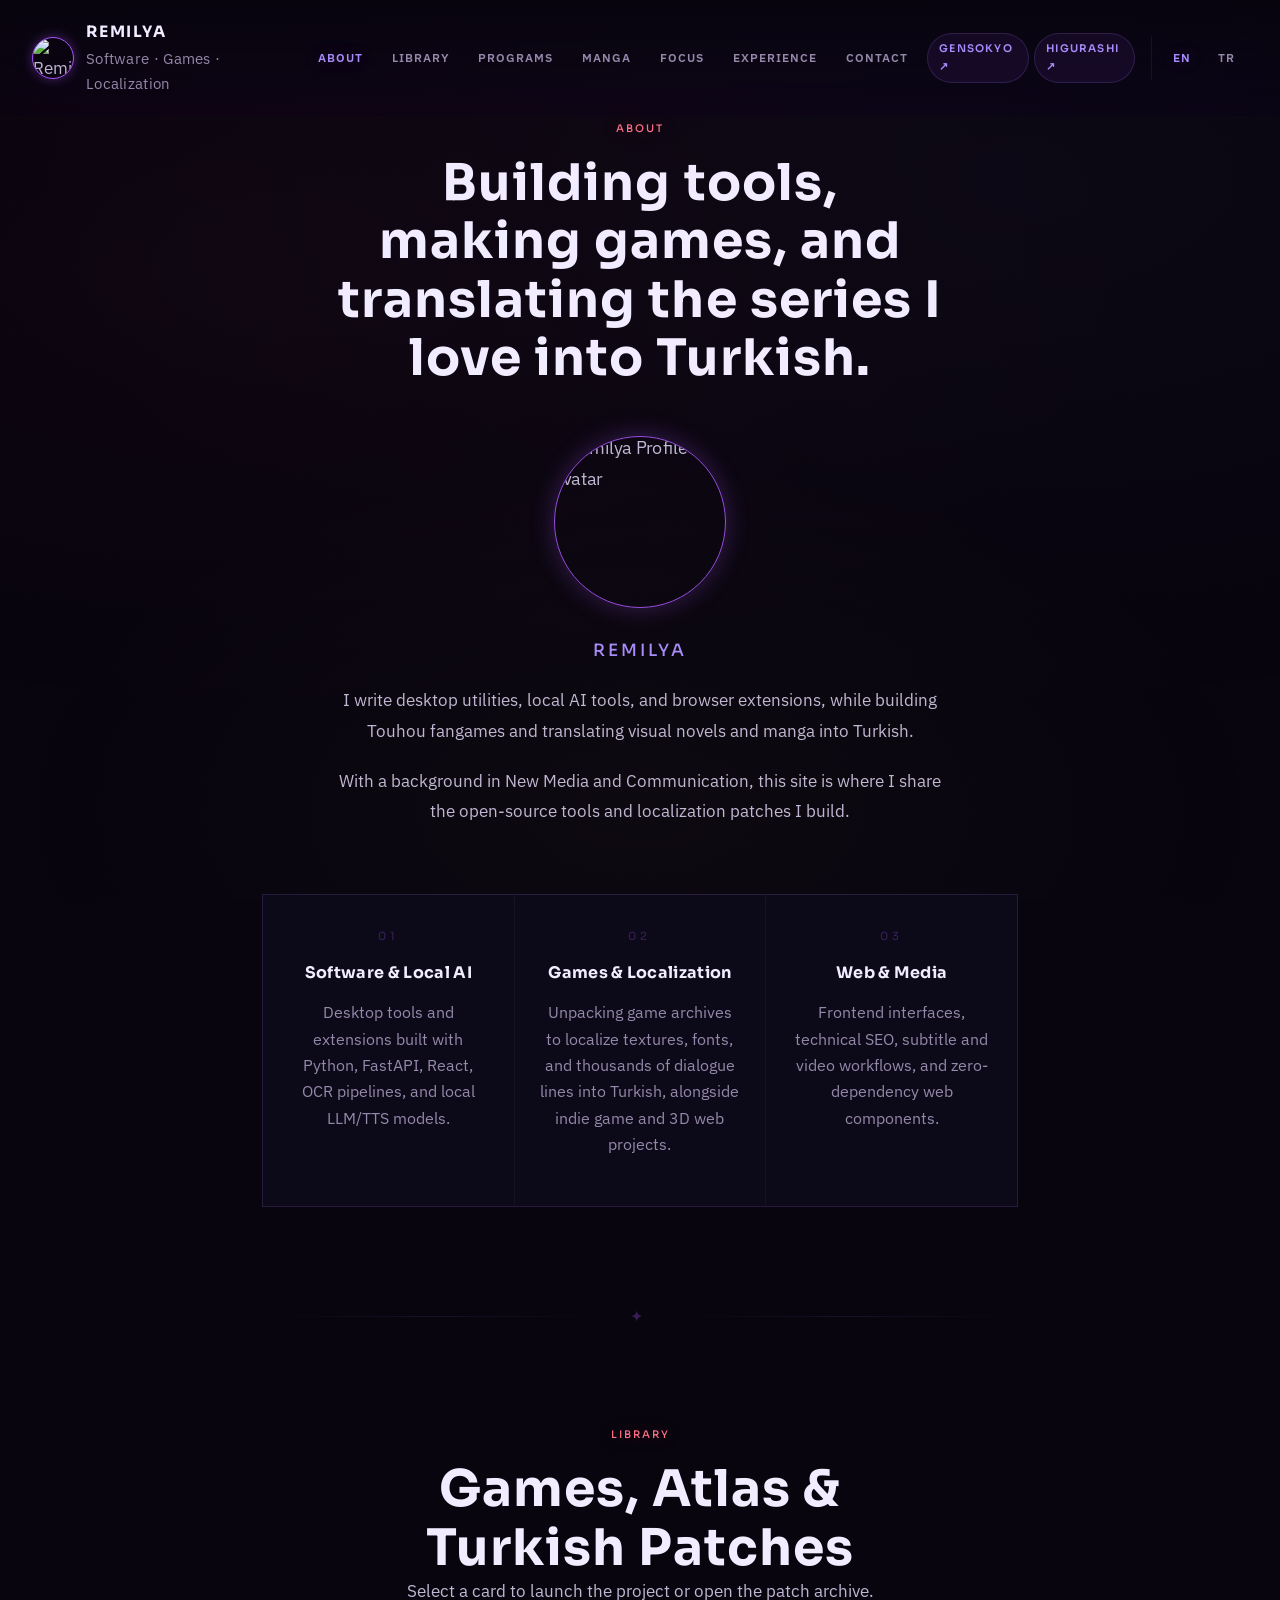
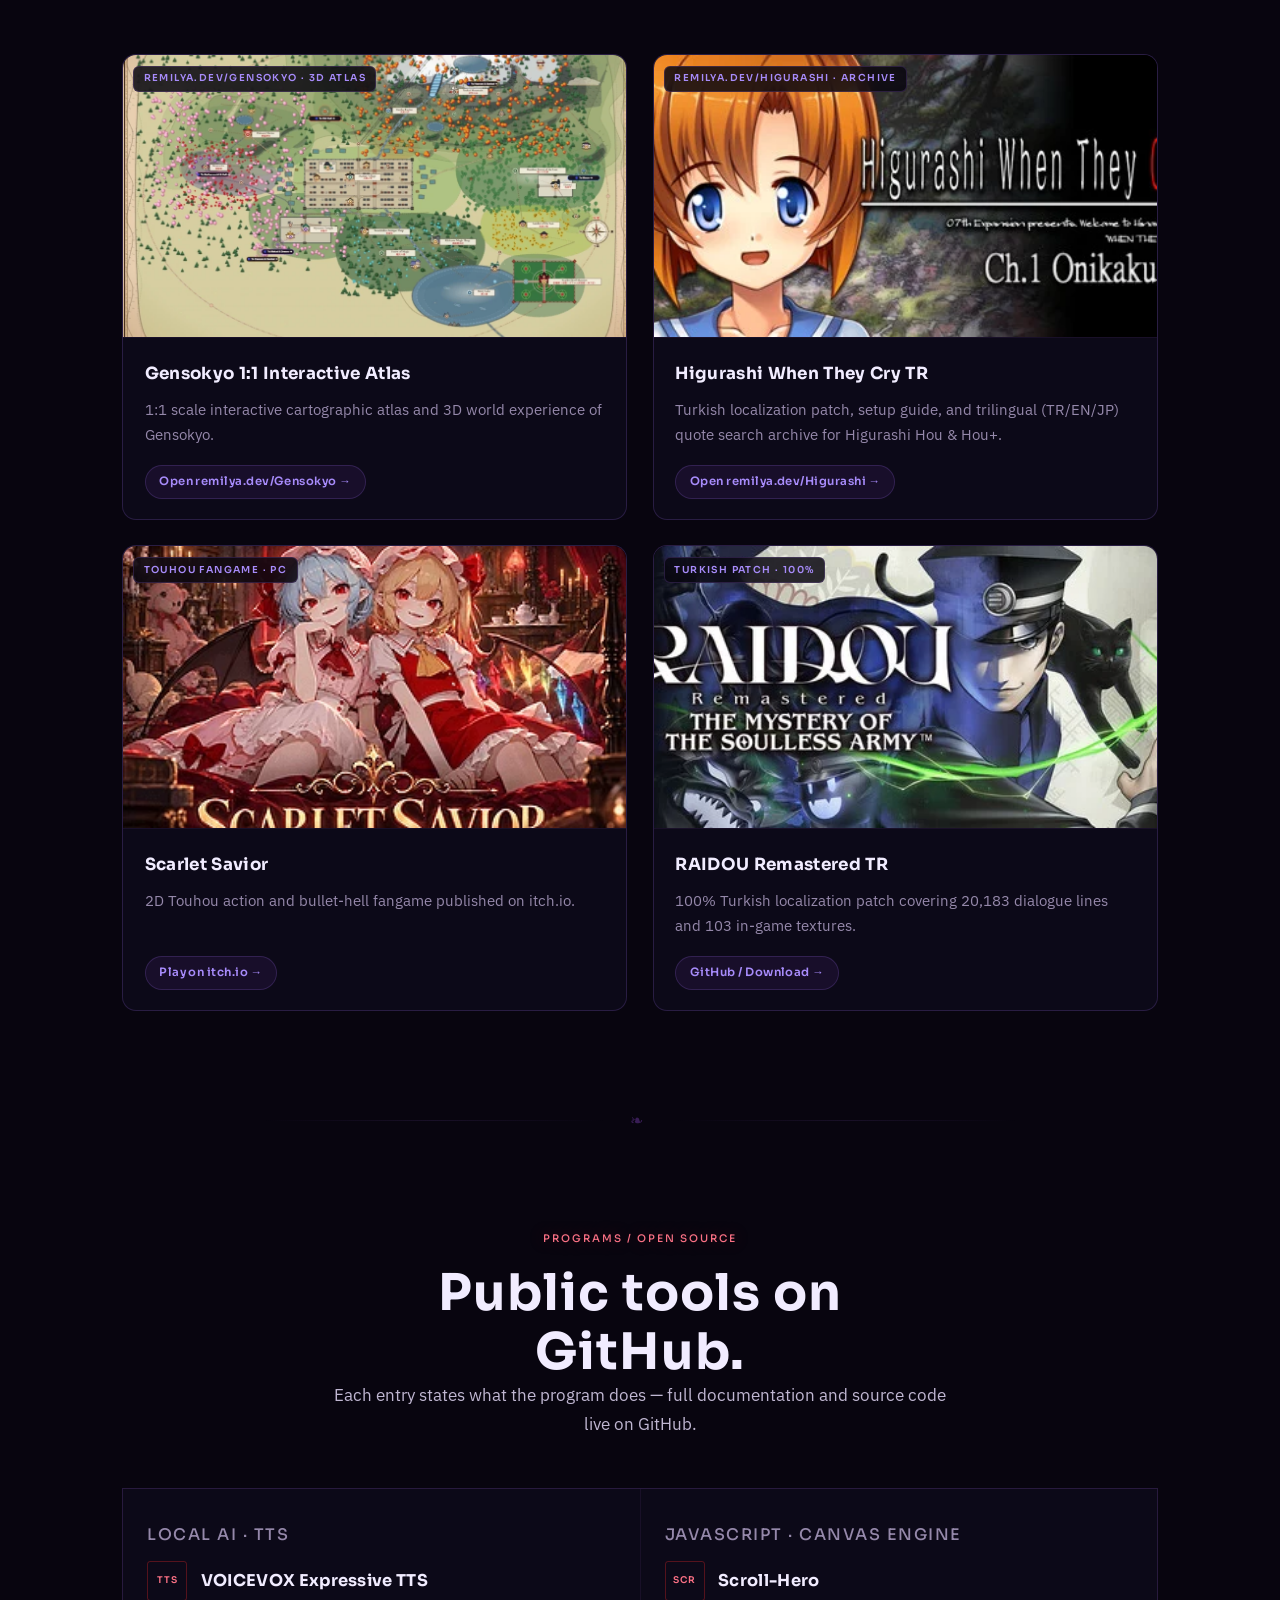
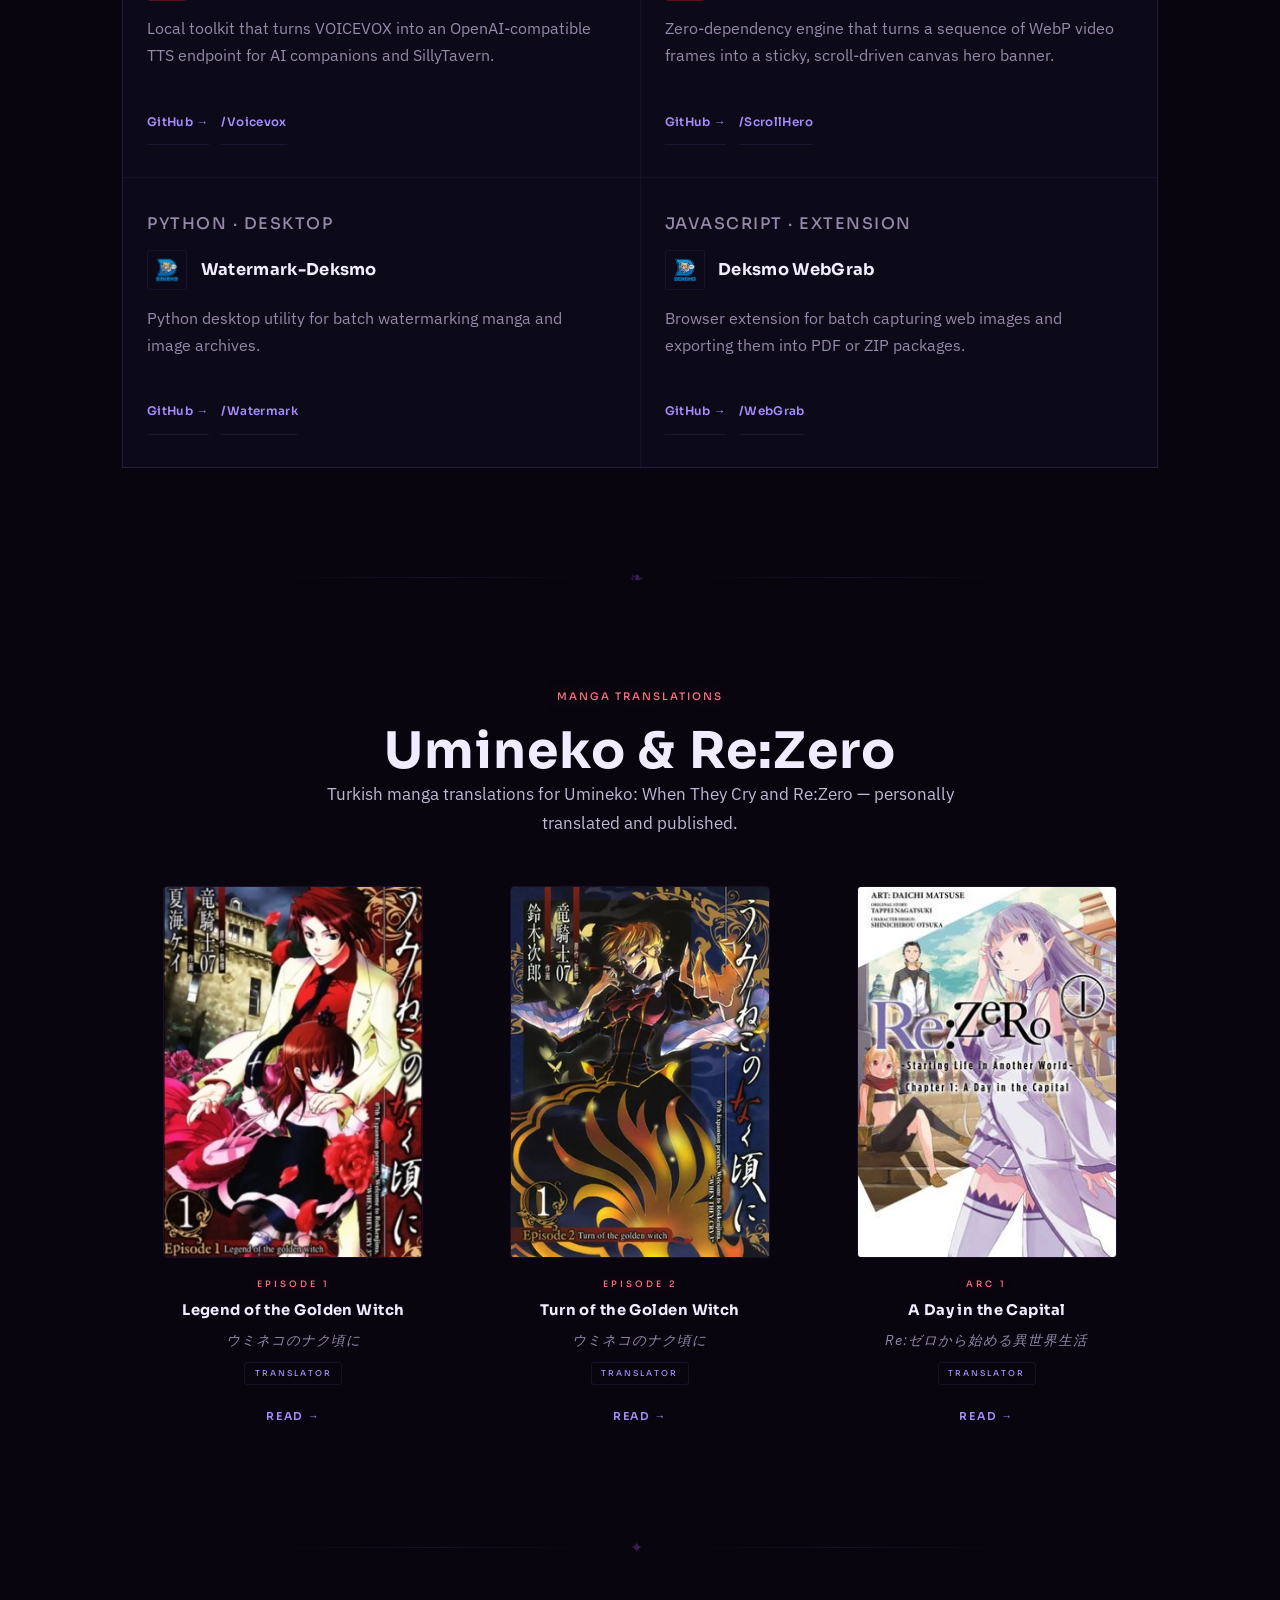
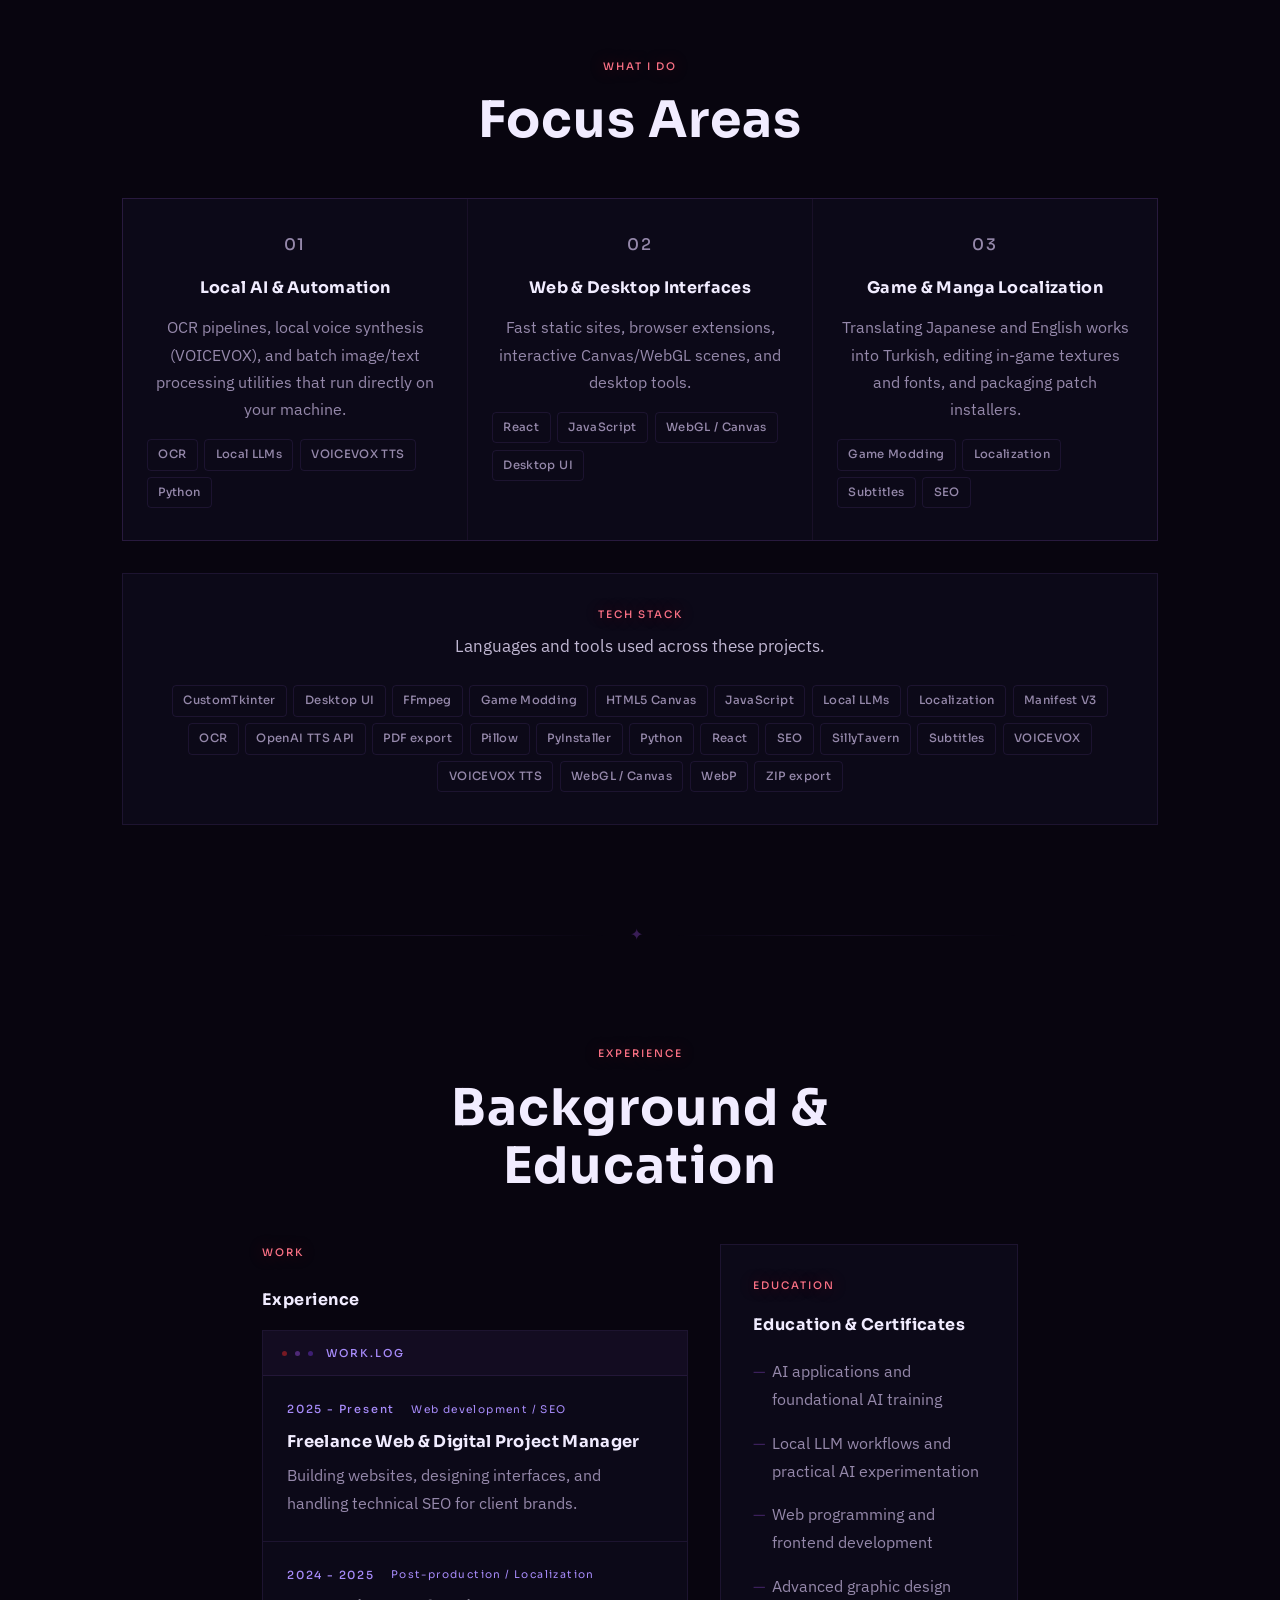
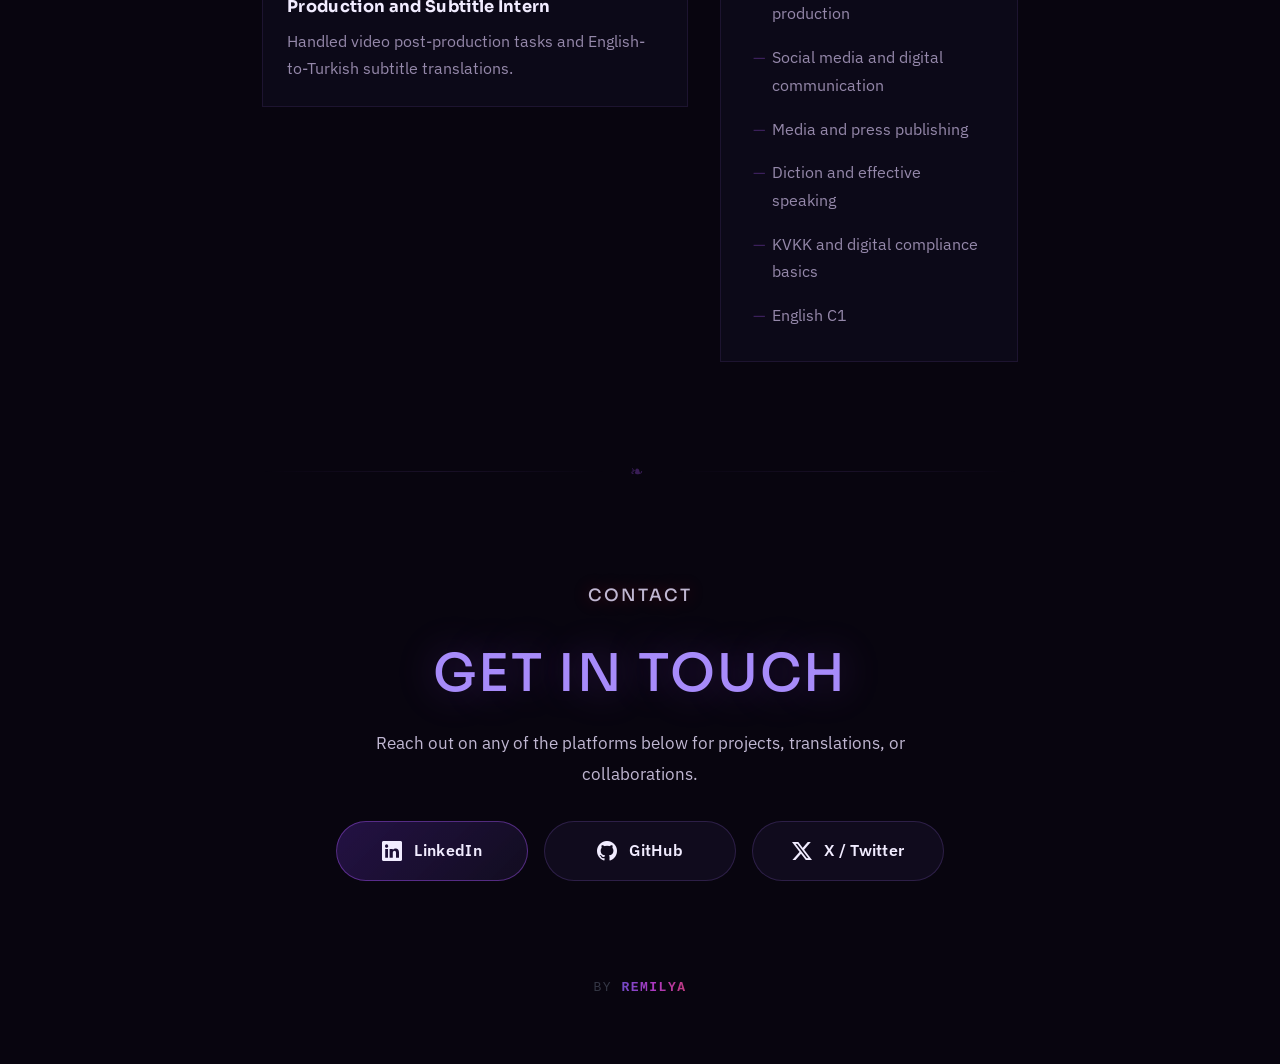
==== commit 9d62db1d: "Redesign portfolio with Wii-style library, pure SVG crest, permanent short routes, and dedicated mob" ====
--- a/index.html
+++ b/index.html
@@ -3,26 +3,30 @@
   <head>
     <meta charset="utf-8" />
     <meta name="viewport" content="width=device-width, initial-scale=1" />
-    <title>Remilya | Operator-focused AI &amp; Localization Tools</title>
+    <title>Remilya | AI Tools, Game &amp; Manga Localization</title>
     <meta
       id="meta-description"
       name="description"
-      content="Remilya builds operator-focused AI and localization tools for OCR, translation, review, capture, and practical production workflows."
+      content="Remilya builds local-first AI tools, indie games, and Turkish game and manga localizations including Scarlet Savior, RAIDOU Remastered TR, Higurashi, and Umineko."
     />
-    <meta name="theme-color" content="#0a0612" />
+    <meta name="theme-color" content="#08050f" />
     <link rel="canonical" href="https://remilya.dev/" />
     <meta property="og:type" content="profile" />
     <meta property="og:site_name" content="Remilya.dev" />
-    <meta property="og:title" content="Remilya | Operator-focused AI &amp; Localization Tools" />
-    <meta property="og:description" content="Practical AI, OCR, translation, review, capture, and localization workflows built for operators." />
+    <meta property="og:locale" id="og-locale" content="en_US" />
+    <meta property="og:locale:alternate" content="tr_TR" />
+    <meta property="og:title" id="og-title" content="Remilya | AI Tools, Game &amp; Manga Localization" />
+    <meta property="og:description" id="og-description" content="Local-first AI tools, indie game development, and Turkish game and manga localizations." />
     <meta property="og:url" content="https://remilya.dev/" />
     <meta property="og:image" content="https://remilya.dev/assets/remilya-social.jpg" />
     <meta property="og:image:width" content="1200" />
     <meta property="og:image:height" content="630" />
     <meta property="og:image:alt" content="Remilya.dev gothic archive artwork" />
     <meta name="twitter:card" content="summary_large_image" />
-    <meta name="twitter:title" content="Remilya | Operator-focused AI &amp; Localization Tools" />
-    <meta name="twitter:description" content="Practical AI and localization workflows built for operators." />
+    <meta name="twitter:site" content="@Remilya356" />
+    <meta name="twitter:creator" content="@Remilya356" />
+    <meta name="twitter:title" id="twitter-title" content="Remilya | AI Tools, Game &amp; Manga Localization" />
+    <meta name="twitter:description" id="twitter-description" content="Local-first AI tools, indie game development, and Turkish game and manga localizations." />
     <meta name="twitter:image" content="https://remilya.dev/assets/remilya-social.jpg" />
     <link rel="icon" href="assets/favicon.svg" type="image/svg+xml" />
     <link rel="apple-touch-icon" href="assets/apple-touch-icon.png" sizes="180x180" />
@@ -30,7 +34,7 @@
     <link rel="preconnect" href="https://fonts.gstatic.com" crossorigin />
     <link href="https://fonts.googleapis.com/css2?family=IBM+Plex+Sans:wght@400;500;600;700&family=Sora:wght@500;600;700;800&display=swap" rel="stylesheet" />
     <link rel="stylesheet" href="https://cdn.jsdelivr.net/npm/bootstrap-icons@1.11.3/font/bootstrap-icons.min.css" />
-    <link rel="stylesheet" href="styles.css?v=20260802g" />
+    <link rel="stylesheet" href="styles.css?v=20261028f" />
     <script type="application/ld+json">
       {
         "@context": "https://schema.org",
@@ -38,11 +42,11 @@
         "name": "Remilya",
         "url": "https://remilya.dev/",
         "image": "https://github.com/Remilya.png",
-        "sameAs": ["https://github.com/Remilya", "https://tr.linkedin.com/in/ilker-agirkaya"],
-        "knowsAbout": ["Artificial intelligence", "Optical character recognition", "Localization", "Translation workflows", "Operator tools"]
+        "sameAs": ["https://github.com/Remilya", "https://tr.linkedin.com/in/ilker-agirkaya", "https://x.com/Remilya356", "https://remilya356.itch.io/", "https://remilya.dev/Gensokyo/", "https://remilya.dev/Higurashi/"],
+        "knowsAbout": ["Artificial intelligence", "Game localization", "Manga translation", "Local-first software", "Text-to-speech"]
       }
     </script>
-    <script src="main.js?v=20260802g" defer></script>
+    <script src="main.js?v=20261028f" defer></script>
     <noscript><style>.reveal { opacity: 1; transform: none; }</style></noscript>
   </head>
   <body id="top">
@@ -54,21 +58,24 @@
     <div class="site-shell">
       <header class="site-header">
         <a class="brand" href="#top" aria-label="Go to top" id="brand-link">
-          <img class="brand-avatar" src="https://github.com/Remilya.png" alt="Remilya" loading="eager" />
+          <img class="brand-avatar" src="https://github.com/Remilya.png" alt="Remilya" width="42" height="42" loading="eager" />
           <span class="brand-copy">
-            <strong>Remilya</strong>
-            <small id="brand-subtitle">Creative Technologist / Deksmo ecosystem</small>
+            <strong lang="en">REMILYA</strong>
+            <small id="brand-subtitle">Software · Games · Localization</small>
           </span>
         </a>
 
         <div class="header-controls">
           <nav class="site-nav" aria-label="Primary" id="primary-nav">
             <a href="#about" id="nav-about">About</a>
-            <a href="#work" id="nav-work">Work</a>
-            <a href="#translations" id="nav-translations">Translations</a>
-            <a href="#capabilities" id="nav-capabilities">Capabilities</a>
+            <a href="#library" id="nav-library">Library</a>
+            <a href="#work" id="nav-work">Programs</a>
+            <a href="#translations" id="nav-translations">Manga</a>
+            <a href="#capabilities" id="nav-capabilities">Focus</a>
             <a href="#experience" id="nav-experience">Experience</a>
             <a href="#contact" id="nav-contact">Contact</a>
+            <a class="nav-portal" href="https://remilya.dev/Gensokyo/" target="_blank" rel="noreferrer" id="nav-gensokyo">Gensokyo ↗</a>
+            <a class="nav-portal" href="https://remilya.dev/Higurashi/" target="_blank" rel="noreferrer" id="nav-higurashi">Higurashi ↗</a>
           </nav>
 
           <div class="locale-switcher" id="locale-switcher" aria-label="Language switcher">
@@ -79,207 +86,12 @@
       </header>
 
       <main id="main-content">
-        <section class="section section--sequence" id="sequence">
-          <div
-            class="hero-sequence"
-            id="hero-sequence"
-            data-sequence-desktop-dir="assets/sequences/desktop"
-            data-sequence-mobile-dir="assets/sequences/mobile"
-            data-sequence-breakpoint="720"
-            data-frame-count="48"
-            data-frame-ext="webp"
-            data-frame-pad="3"
-            data-frame-template="frame-{n}.webp"
-            data-sequence-version="20260802g"
-            data-initial-batch="6"
-            data-poster-desktop-src="assets/sequences/desktop/frame-001.webp?v=20260802g"
-            data-poster-mobile-src="assets/sequences/mobile/frame-001.webp?v=20260802g"
-          >
-            <div class="hero-sequence__sticky">
-              <canvas class="hero-sequence__canvas" id="hero-sequence-canvas" width="1920" height="1080" aria-hidden="true"></canvas>
-              <picture class="hero-sequence__fallback">
-                <source media="(max-width: 720px)" srcset="assets/sequences/mobile/frame-001.webp?v=20260802g" />
-                <img
-                  id="hero-sequence-fallback"
-                  src="assets/sequences/desktop/frame-001.webp?v=20260802g"
-                  width="1920"
-                  height="1080"
-                  alt=""
-                  loading="eager"
-                  fetchpriority="high"
-                />
-              </picture>
-              <div class="hero-sequence__veil" aria-hidden="true"></div>
-              <div class="hero-sequence__content" id="hero-sequence-content">
-                <h1 id="hero-title">Welcome to Remilya.dev.</h1>
-                <div class="hero-sequence__actions">
-                  <a class="cyber-button cyber-button--primary" href="#deksmo-archive" id="hero-cta-work" data-open-archive>Enter the archive</a>
-                  <a class="cyber-button" href="#contact" id="hero-cta-contact">Contact</a>
-                </div>
-              </div>
-            </div>
-          </div>
-        </section>
-
-        <div class="section-divider" aria-hidden="true">❧</div>
-
-        <section id="deksmo-archive" class="section section--archive">
-          <div class="archive-intro reveal">
-            <div>
-              <p class="eyebrow" id="archive-eyebrow" data-archive-text="eyebrow">RECOVERED SYSTEM / DEKSMO 1.6.1</p>
-              <h2 id="archive-title" data-archive-text="title">A localization workbench, preserved as it was.</h2>
-            </div>
-            <div class="archive-intro__copy">
-              <p class="archive-status" id="archive-status" data-archive-text="status">ARCHIVED PRODUCT · INTERACTIVE SIMULATION</p>
-              <p id="archive-copy" data-archive-text="copy">Deksmo combined OCR, translation, cleanup, typesetting, and operator review in one editor. The original service was retired after its underlying third-party APIs were discontinued. This client-side exhibit recreates the workflow; no processing is sent to a backend.</p>
-              <button class="cyber-button cyber-button--primary archive-launch" type="button" data-open-archive>
-                <i class="bi bi-box-arrow-up-right" aria-hidden="true"></i>
-                <span data-archive-text="openSimulation">Open interactive simulation</span>
-              </button>
-            </div>
-          </div>
-
-          <dialog class="archive-dialog" id="deksmo-archive-dialog" aria-labelledby="archive-dialog-title">
-            <div class="archive-dialog__frame">
-              <button class="archive-dialog__close" type="button" data-close-archive data-archive-aria="closeSimulation" aria-label="Close simulation">
-                <i class="bi bi-x-lg" aria-hidden="true"></i>
-                <span class="visually-hidden" data-archive-text="closeSimulation">Close simulation</span>
-              </button>
-          <div class="archive-console" id="deksmo-simulator" data-active-tab="editor" data-result-variant="colorized">
-            <header class="archive-console__header">
-              <div class="archive-console__identity">
-                <span class="archive-signal" aria-hidden="true"></span>
-                <div>
-                  <strong id="archive-dialog-title">DEKSMO // EDITOR</strong>
-                  <small data-archive-text="productVersion">Recovered interface · Version 1.6.1</small>
-                </div>
-              </div>
-              <span class="archive-console__state" data-archive-text="productStatus">ARCHIVED / OFFLINE</span>
-            </header>
-
-            <div class="archive-console__nav">
-              <div class="archive-tabs" role="tablist" aria-label="Deksmo simulation views" data-archive-aria="tabsLabel">
-                <button class="archive-tab is-active" id="archive-tab-editor" type="button" role="tab" aria-selected="true" aria-controls="archive-panel-editor" data-archive-tab="editor" data-archive-text="tabEditor">Editor</button>
-                <button class="archive-tab" id="archive-tab-settings" type="button" role="tab" aria-selected="false" aria-controls="archive-panel-settings" tabindex="-1" data-archive-tab="settings" data-archive-text="tabSettings">Settings</button>
-                <button class="archive-tab" id="archive-tab-console" type="button" role="tab" aria-selected="false" aria-controls="archive-panel-console" tabindex="-1" data-archive-tab="console" data-archive-text="tabConsole">Console</button>
-              </div>
-              <span class="archive-language-pair"><i class="bi bi-translate" aria-hidden="true"></i> <span data-archive-text="languagePair">EN → TR</span></span>
-            </div>
-
-            <div class="archive-panel" id="archive-panel-editor" role="tabpanel" aria-labelledby="archive-tab-editor" tabindex="0" data-archive-panel="editor">
-              <div class="archive-editor">
-                <aside class="archive-toolbar" aria-label="Archived editor tools" data-archive-aria="toolbarLabel">
-                  <button class="archive-tool" type="button" data-archive-tool="select" data-archive-aria="toolSelect" aria-label="Select text element"><i class="bi bi-cursor" aria-hidden="true"></i><span data-archive-text="toolSelectShort">Select</span></button>
-                  <button class="archive-tool is-active" type="button" data-archive-tool="compare" data-archive-aria="toolCompare" aria-label="Reset comparison"><i class="bi bi-layout-split" aria-hidden="true"></i><span data-archive-text="toolCompareShort">Compare</span></button>
-                  <button class="archive-tool" type="button" data-archive-tool="color" data-archive-aria="toolColor" aria-label="Show color preview"><i class="bi bi-palette" aria-hidden="true"></i><span data-archive-text="toolColorShort">Color</span></button>
-                </aside>
-
-                <div class="archive-workstage">
-                  <div class="archive-workstage__bar">
-                    <div class="archive-variants" aria-label="Result preview" data-archive-aria="variantsLabel">
-                      <button type="button" data-archive-variant="raw" aria-pressed="false" data-archive-text="variantRaw">Raw</button>
-                      <button type="button" data-archive-variant="translated" aria-pressed="false" data-archive-text="variantTranslated">Translated</button>
-                      <button class="is-active" type="button" data-archive-variant="colorized" aria-pressed="true" data-archive-text="variantColorized">Colorized</button>
-                    </div>
-                    <span class="archive-sample-badge" data-archive-text="sampleBadge">ARCHIVE SAMPLE</span>
-                  </div>
-
-                  <figure class="archive-compare" id="archive-compare" style="--split: 50%; --archive-zoom: 1;">
-                    <div class="archive-compare__viewport">
-                      <img class="archive-compare__image archive-compare__result" id="archive-result-image" src="assets/deksmo-archive/colorized.webp" width="840" height="1252" alt="Colorized Turkish result from the archived Deksmo simulation" loading="lazy" decoding="async" />
-                      <img class="archive-compare__image archive-compare__base" id="archive-base-image" src="assets/deksmo-archive/translated.webp" width="840" height="1252" alt="Turkish translated result from the archived Deksmo simulation" loading="lazy" decoding="async" />
-                      <span class="archive-compare__line" aria-hidden="true"><span><i class="bi bi-chevron-left"></i><i class="bi bi-chevron-right"></i></span></span>
-                    </div>
-                    <figcaption>
-                      <span id="archive-base-label" data-archive-text="translatedLabel">TRANSLATED / TR</span>
-                      <span id="archive-result-label" data-archive-text="colorizedLabel">COLORIZED / TR</span>
-                    </figcaption>
-                  </figure>
-
-                  <div class="archive-compare-controls">
-                    <label for="archive-comparison-range" data-archive-text="comparisonLabel">Comparison position</label>
-                    <input id="archive-comparison-range" type="range" min="0" max="100" value="50" aria-label="Comparison position" data-archive-aria="comparisonLabel" />
-                    <div class="archive-zoom-controls">
-                      <button type="button" data-archive-zoom="out" aria-label="Zoom out" data-archive-aria="zoomOut"><i class="bi bi-zoom-out" aria-hidden="true"></i></button>
-                      <output id="archive-zoom-value">100%</output>
-                      <button type="button" data-archive-zoom="in" aria-label="Zoom in" data-archive-aria="zoomIn"><i class="bi bi-zoom-in" aria-hidden="true"></i></button>
-                    </div>
-                  </div>
-                </div>
-
-                <aside class="archive-inspector">
-                  <div class="archive-inspector__heading">
-                    <span data-archive-text="textElements">TEXT ELEMENTS</span>
-                    <strong>7</strong>
-                  </div>
-                  <div class="archive-text-list" id="archive-text-list">
-                    <button class="archive-text-item is-selected" type="button" data-archive-text-index="0" aria-pressed="true"><span>01</span><span><small>“...AS IF.”</small><strong>...SANKİ.</strong></span></button>
-                    <button class="archive-text-item" type="button" data-archive-text-index="1" aria-pressed="false"><span>02</span><span><small>“IT'S IMPOSSIBLE FOR THIS TO BE TRUE.”</small><strong>BUNUN DOĞRU OLMASI MÜMKÜN DEĞİL.</strong></span></button>
-                    <button class="archive-text-item" type="button" data-archive-text-index="2" aria-pressed="false"><span>03</span><span><small>“DON'T ENTER THE FOREST! THERE'S A WITCH~!!”</small><strong>ORMANA GİRMEYİN! CADI VAR~!!</strong></span></button>
-                    <button class="archive-text-item" type="button" data-archive-text-index="3" aria-pressed="false"><span>04</span><span><small>“THE WITCH'S EYES ARE GLOWING OVER THERE~!!”</small><strong>CADININ GÖZLERİ ORADA PARLIYOR~!!</strong></span></button>
-                    <button class="archive-text-item" type="button" data-archive-text-index="4" aria-pressed="false"><span>05</span><span><small>“WHEN I WAS LITTLE, MY FAMILY SCARED ME UNTIL I TREMBLED.”</small><strong>KÜÇÜKKEN AİLEM BENİ TİTREYENE KADAR KORKUTTU.</strong></span></button>
-                    <button class="archive-text-item" type="button" data-archive-text-index="5" aria-pressed="false"><span>06</span><span><small>“FOR SOMETHING AS OMINOUS AS A WITCH TO EXIST...”</small><strong>CADI GİBİ TEKİNSİZ BİR ŞEYİN VAR OLMASI...</strong></span></button>
-                    <button class="archive-text-item" type="button" data-archive-text-index="6" aria-pressed="false"><span>07</span><span><small>“...IS IMPOSSIBLE.”</small><strong>...MÜMKÜN DEĞİL.</strong></span></button>
-                  </div>
-
-                  <div class="archive-selection">
-                    <div class="archive-selection__meta"><span id="archive-selected-number">01</span><span data-archive-text="elementType">SPEECH BUBBLE</span></div>
-                    <p><small data-archive-text="sourceLabel">SOURCE</small><span id="archive-selected-source">...AS IF.</span></p>
-                    <p><small data-archive-text="targetLabel">TARGET</small><strong id="archive-selected-target">...SANKİ.</strong></p>
-                  </div>
-
-                  <div class="archive-api-actions">
-                    <button type="button" data-archive-simulated="aiFill"><i class="bi bi-stars" aria-hidden="true"></i><span data-archive-text="aiFill">AI Fill · Simulation</span></button>
-                    <button type="button" data-archive-simulated="clean"><i class="bi bi-magic" aria-hidden="true"></i><span data-archive-text="cleanApply">Clean + Apply Text · Simulation</span></button>
-                  </div>
-
-                  <div class="archive-history">
-                    <p data-archive-text="history">HISTORY</p>
-                    <button type="button" data-archive-history="raw"><i class="bi bi-folder2-open" aria-hidden="true"></i><span data-archive-text="historyOpen">Opened raw page</span></button>
-                    <button type="button" data-archive-history="translated"><i class="bi bi-translate" aria-hidden="true"></i><span data-archive-text="historyTranslated">Translation preview</span></button>
-                    <button type="button" data-archive-history="colorized"><i class="bi bi-palette" aria-hidden="true"></i><span data-archive-text="historyColorized">Color preview</span></button>
-                  </div>
-                </aside>
-              </div>
-            </div>
-
-            <div class="archive-panel archive-panel--settings" id="archive-panel-settings" role="tabpanel" aria-labelledby="archive-tab-settings" tabindex="0" data-archive-panel="settings" hidden>
-              <div class="archive-panel__heading">
-                <p class="eyebrow" data-archive-text="settingsEyebrow">ARCHIVED CONFIGURATION</p>
-                <h3 data-archive-text="settingsHeading">Last recovered workspace settings</h3>
-              </div>
-              <dl class="archive-settings-grid">
-                <div><dt data-archive-text="sourceLanguage">Source language</dt><dd>English</dd></div>
-                <div><dt data-archive-text="targetLanguage">Target language</dt><dd>Türkçe</dd></div>
-                <div><dt data-archive-text="resolution">Image resolution</dt><dd>1K</dd></div>
-                <div><dt data-archive-text="preciseOcr">Precise OCR</dt><dd data-archive-text="enabled">Enabled</dd></div>
-                <div class="archive-settings-grid__wide"><dt data-archive-text="provider">Processing provider</dt><dd class="is-offline" data-archive-text="offline">Offline · API discontinued</dd></div>
-              </dl>
-            </div>
-
-            <div class="archive-panel archive-panel--console" id="archive-panel-console" role="tabpanel" aria-labelledby="archive-tab-console" tabindex="0" data-archive-panel="console" hidden>
-              <div class="archive-log"><span>[ARCHIVE]</span><p data-archive-text="logArchive">Recovered Deksmo interface loaded locally.</p></div>
-              <div class="archive-log"><span>[MEDIA]</span><p data-archive-text="logAssets">Three historical preview assets are ready.</p></div>
-              <div class="archive-log"><span>[EDITOR]</span><p data-archive-text="logElements">Seven text elements restored for inspection.</p></div>
-              <div class="archive-log is-warning"><span>[BACKEND]</span><p data-archive-text="logBackend">Unavailable. No network processing will be attempted.</p></div>
-              <span class="archive-console-caret" aria-hidden="true"></span>
-            </div>
-
-            <footer class="archive-console__footer">
-              <span><i class="bi bi-shield-slash" aria-hidden="true"></i> <span data-archive-text="offlineFootnote">CLIENT-ONLY ARCHIVE · ZERO API REQUESTS</span></span>
-              <p id="archive-status-message" tabindex="-1" data-archive-text="readyMessage">Archive ready. Explore the recovered interface.</p>
-            </footer>
-          </div>
-            </div>
-          </dialog>
-        </section>
-
-        <div class="section-divider" aria-hidden="true">⌁</div>
+        <h1 class="visually-hidden" id="hero-title">Remilya.dev</h1>
 
         <section id="about" class="section section--about">
           <div class="section-heading reveal">
-            <p class="eyebrow" id="about-eyebrow">ABOUT / IDENTITY</p>
-            <h2 id="about-title">Creative technology with product, media, and growth literacy.</h2>
+            <p class="eyebrow" id="about-eyebrow">ABOUT</p>
+            <h2 id="about-title">Building tools, making games, and translating the series I love into Turkish.</h2>
           </div>
 
           <div class="about-layout">
@@ -287,35 +99,32 @@
               <div class="about-avatar">
                 <img src="https://github.com/Remilya.png" alt="Remilya Profile Avatar" loading="lazy" />
               </div>
-              <p class="about-intro__label" id="about-intro-label">REMILYA PROFILE</p>
+              <p class="about-intro__label" id="about-intro-label" lang="en">REMILYA</p>
               <p id="about-intro-p1">
-                Remilya is the public identity on this site. The work behind it combines software
-                engineering, interface design, AI integration, SEO strategy, and localization-aware
-                production. The goal is not novelty for its own sake. It is building systems that
-                stay usable under real-world mess.
+                I write desktop utilities, local AI tools, and browser extensions, while building
+                Touhou fangames and translating visual novels and manga into Turkish.
               </p>
               <p id="about-intro-p2">
-                The portfolio leans heavily on the Deksmo ecosystem, but the surrounding skill set
-                comes from client delivery, subtitle and media workflows, and a New Media and
-                Communication background that informs how products are framed and communicated.
+                With a background in New Media and Communication, this site is where I share the
+                open-source tools and localization patches I build.
               </p>
             </article>
 
             <div class="about-grid" id="about-grid">
               <article class="about-card reveal">
                 <span class="about-card__index">01</span>
-                <h3>Software and AI</h3>
-                <p>Python, FastAPI, React, Node.js, OCR pipelines, Gemini-based workflows, REST APIs, Firebase, and local-first runtime thinking.</p>
+                <h3>Software &amp; Local AI</h3>
+                <p>Desktop tools and extensions built with Python, FastAPI, React, OCR pipelines, and local LLM/TTS models.</p>
               </article>
               <article class="about-card reveal">
                 <span class="about-card__index">02</span>
-                <h3>Growth and creative execution</h3>
-                <p>SEO, content architecture, Google and Meta Ads planning, UI/UX direction, and production support across visual media.</p>
+                <h3>Games &amp; Localization</h3>
+                <p>Unpacking game archives to localize textures, fonts, and thousands of dialogue lines into Turkish, alongside indie game and 3D web projects.</p>
               </article>
               <article class="about-card reveal">
                 <span class="about-card__index">03</span>
-                <h3>Education and communication</h3>
-                <p>BA-level New Media and Communication studies, English C1 proficiency, and training across AI applications, graphics, social media, and web programming.</p>
+                <h3>Web &amp; Media</h3>
+                <p>Frontend interfaces, technical SEO, subtitle and video workflows, and zero-dependency web components.</p>
               </article>
             </div>
           </div>
@@ -323,81 +132,143 @@
 
         <div class="section-divider" aria-hidden="true">✦</div>
 
+        <section id="library" class="section section--library">
+          <div class="section-heading reveal">
+            <p class="eyebrow" id="library-eyebrow">LIBRARY</p>
+            <h2 id="library-title">Games, Atlas &amp; Turkish Patches</h2>
+            <p class="section-copy" id="library-copy">
+              Select a card to launch the project or open the patch archive.
+            </p>
+          </div>
+
+          <div class="wii-shelf" id="library-grid">
+            <a class="wii-card reveal" href="https://remilya.dev/Gensokyo/" target="_blank" rel="noreferrer">
+              <div class="wii-card__screen">
+                <img src="assets/gensokyo-cover.webp" alt="Gensokyo 1:1 Interactive Atlas cover" loading="lazy" width="1024" height="683" />
+                <span class="wii-card__badge">REMILYA.DEV/GENSOKYO · 3D ATLAS</span>
+              </div>
+              <div class="wii-card__body">
+                <h3 class="wii-card__title">Gensokyo 1:1 Interactive Atlas</h3>
+                <p class="wii-card__desc">1:1 scale interactive cartographic atlas and 3D world experience of Gensokyo.</p>
+                <span class="wii-card__action">Open remilya.dev/Gensokyo →</span>
+              </div>
+            </a>
+
+            <a class="wii-card reveal" href="https://remilya.dev/Higurashi/" target="_blank" rel="noreferrer">
+              <div class="wii-card__screen">
+                <img src="assets/higurashi-cover.webp" alt="Higurashi When They Cry Turkish Translation cover" loading="lazy" width="460" height="215" />
+                <span class="wii-card__badge">REMILYA.DEV/HIGURASHI · ARCHIVE</span>
+              </div>
+              <div class="wii-card__body">
+                <h3 class="wii-card__title">Higurashi When They Cry TR</h3>
+                <p class="wii-card__desc">Turkish localization patch, setup guide, and trilingual (TR/EN/JP) quote search archive for Higurashi Hou &amp; Hou+.</p>
+                <span class="wii-card__action">Open remilya.dev/Higurashi →</span>
+              </div>
+            </a>
+
+            <a class="wii-card reveal" href="https://remilya356.itch.io/scarlet-savior" target="_blank" rel="noreferrer">
+              <div class="wii-card__screen">
+                <img src="assets/scarlet-savior-cover.webp" alt="Scarlet Savior cover" loading="lazy" width="315" height="250" />
+                <span class="wii-card__badge">TOUHOU FANGAME · PC</span>
+              </div>
+              <div class="wii-card__body">
+                <h3 class="wii-card__title">Scarlet Savior</h3>
+                <p class="wii-card__desc">2D Touhou action and bullet-hell fangame published on itch.io.</p>
+                <span class="wii-card__action">Play on itch.io →</span>
+              </div>
+            </a>
+
+            <a class="wii-card reveal" href="https://github.com/Remilya/raidou-remastered-tr" target="_blank" rel="noreferrer">
+              <div class="wii-card__screen">
+                <img src="assets/raidou-cover.webp" alt="RAIDOU Remastered Turkish Patch cover" loading="lazy" width="460" height="215" />
+                <span class="wii-card__badge">TURKISH PATCH · 100%</span>
+              </div>
+              <div class="wii-card__body">
+                <h3 class="wii-card__title">RAIDOU Remastered TR</h3>
+                <p class="wii-card__desc">100% Turkish localization patch covering 20,183 dialogue lines and 103 in-game textures.</p>
+                <span class="wii-card__action">GitHub / Download →</span>
+              </div>
+            </a>
+          </div>
+        </section>
+
+        <div class="section-divider" aria-hidden="true">❧</div>
+
         <section id="work" class="section section--work">
           <div class="section-heading reveal">
-            <p class="eyebrow" id="work-eyebrow">WORK / CASE STUDIES</p>
-            <h2 id="work-title">Flagship systems, private delivery, and supporting product dossiers.</h2>
+            <p class="eyebrow" id="work-eyebrow">PROGRAMS / OPEN SOURCE</p>
+            <h2 id="work-title">Public tools on GitHub.</h2>
             <p class="section-copy" id="work-copy">
-              The centerpiece is Deksmo: a cluster of tools, runtimes, and product experiments around
-              localization, editing, capture, and specialized knowledge systems.
+              Each entry states what the program does—full documentation and source code live on GitHub.
             </p>
           </div>
 
-          <div class="featured-grid" id="featured-projects">
-            <article class="featured-case reveal is-visible" data-accent="green">
-              <div class="case-head">
-                <div class="case-mark">
-                  <img class="case-logo" src="assets/logos/deksmo-core.png" alt="Deksmo logo" loading="lazy" />
-                  <div>
-                    <p class="case-label">Featured system / Archived manga localization workbench</p>
-                    <h3>Deksmo</h3>
-                  </div>
-                </div>
-                <span class="case-serial">SYS-01</span>
-              </div>
-              <p class="case-summary">A full-stack localization workbench that combined OCR, translation, cleanup, typesetting, quality control, and chapter processing in an inspectable operator workflow.</p>
-              <ul class="case-impact">
-                <li>Paired AI-assisted processing with human review, editing, and recovery controls.</li>
-                <li>Covered resumable project states, queues, exports, and mobile-friendly workflows.</li>
-              </ul>
-              <div class="tag-list"><span class="tag">React</span><span class="tag">FastAPI</span><span class="tag">OCR</span><span class="tag">Gemini</span></div>
-              <p class="project-status">Archived product · Interactive simulation</p>
-              <div class="case-links"><a class="cyber-button" href="#deksmo-archive" data-open-archive>Open simulation</a></div>
-            </article>
-
-            <article class="featured-case reveal is-visible" data-accent="magenta">
-              <div class="case-head">
-                <div class="case-mark">
-                  <span class="case-glyph" aria-hidden="true">PRV</span>
-                  <div>
-                    <p class="case-label">Featured engagement / Private client system</p>
-                    <h3>Legal Services Platform Rebuild</h3>
-                  </div>
-                </div>
-                <span class="case-serial">SYS-02</span>
-              </div>
-              <p class="case-summary">An anonymized freelance transformation covering UI/UX, frontend delivery, information architecture, and technical SEO.</p>
-              <ul class="case-impact">
-                <li>Rebuilt the public site around a clearer service narrative and stronger trust signals.</li>
-                <li>Moved branded Google search visibility from unranked to first position.</li>
-              </ul>
-              <div class="tag-list"><span class="tag">UI/UX</span><span class="tag">Frontend</span><span class="tag">SEO</span></div>
-              <p class="project-status">Private engagement</p>
-            </article>
-          </div>
-
-          <div class="support-heading reveal">
-            <p class="eyebrow" id="support-eyebrow">DOSSIER / SUPPORTING SYSTEMS</p>
-            <p class="section-copy" id="support-copy">
-              Smaller but important surfaces that show the breadth of the ecosystem: desktop tooling,
-              browser capture, domain AI, and large structured datasets.
+          <div class="support-grid" id="support-projects">
+            <article class="support-card reveal">
+              <p class="support-card__meta">LOCAL AI · TTS</p>
+              <div class="case-mark">
+                <span class="case-glyph" aria-hidden="true">TTS</span>
+                <h3>VOICEVOX Expressive TTS</h3>
+              </div>
+              <p>Local toolkit that turns VOICEVOX into an OpenAI-compatible TTS endpoint for AI companions and SillyTavern.</p>
+              <div class="support-card__links">
+                <a href="https://github.com/Remilya/voicevox-expressive-tts" target="_blank" rel="noreferrer">GitHub →</a>
+                <a href="https://remilya.dev/Voicevox/" target="_blank" rel="noreferrer">/Voicevox</a>
+              </div>
+            </article>
+
+            <article class="support-card reveal">
+              <p class="support-card__meta">JAVASCRIPT · CANVAS ENGINE</p>
+              <div class="case-mark">
+                <span class="case-glyph" aria-hidden="true">SCR</span>
+                <h3>Scroll-Hero</h3>
+              </div>
+              <p>Zero-dependency engine that turns a sequence of WebP video frames into a sticky, scroll-driven canvas hero banner.</p>
+              <div class="support-card__links">
+                <a href="https://github.com/Remilya/scroll-hero" target="_blank" rel="noreferrer">GitHub →</a>
+                <a href="https://remilya.dev/ScrollHero/" target="_blank" rel="noreferrer">/ScrollHero</a>
+              </div>
+            </article>
+
+            <article class="support-card reveal">
+              <p class="support-card__meta">PYTHON · DESKTOP</p>
+              <div class="case-mark">
+                <img class="case-logo" src="assets/logos/watermark-deksmo.png" alt="Watermark-Deksmo logo" loading="lazy" />
+                <h3>Watermark-Deksmo</h3>
+              </div>
+              <p>Python desktop utility for batch watermarking manga and image archives.</p>
+              <div class="support-card__links">
+                <a href="https://github.com/Remilya/Watermark-Deksmo" target="_blank" rel="noreferrer">GitHub →</a>
+                <a href="https://remilya.dev/Watermark/" target="_blank" rel="noreferrer">/Watermark</a>
+              </div>
+            </article>
+
+            <article class="support-card reveal">
+              <p class="support-card__meta">JAVASCRIPT · EXTENSION</p>
+              <div class="case-mark">
+                <img class="case-logo" src="assets/logos/deksmo-webgrab.png" alt="Deksmo WebGrab logo" loading="lazy" />
+                <h3>Deksmo WebGrab</h3>
+              </div>
+              <p>Browser extension for batch capturing web images and exporting them into PDF or ZIP packages.</p>
+              <div class="support-card__links">
+                <a href="https://github.com/Remilya/DeksmoScrap" target="_blank" rel="noreferrer">GitHub →</a>
+                <a href="https://remilya.dev/WebGrab/" target="_blank" rel="noreferrer">/WebGrab</a>
+              </div>
+            </article>
+          </div>
+        </section>
+
+        <div class="section-divider" aria-hidden="true">❧</div>
+
+        <section id="translations" class="section section--translations">
+          <div class="section-heading reveal">
+            <p class="eyebrow" id="translations-eyebrow">TRANSLATIONS / MANGA</p>
+            <h2 id="translations-title">Umineko &amp; Re:Zero</h2>
+            <p class="section-copy" id="translations-copy">
+              Turkish manga translations for Umineko: When They Cry and Re:Zero — personally translated and published.
             </p>
           </div>
 
-          <div class="support-grid" id="support-projects"></div>
-        </section>
-
-        <div class="section-divider" aria-hidden="true">❧</div>
-
-        <section id="translations" class="section section--translations">
-          <div class="section-heading reveal">
-            <p class="eyebrow" id="translations-eyebrow">TRANSLATIONS / MANGA</p>
-            <h2 id="translations-title">Umineko no Naku Koro ni</h2>
-            <p class="section-copy" id="translations-copy">
-              Turkish manga translations for Umineko: When They Cry — personally translated and published.
-            </p>
-          </div>
-
           <div class="translations-grid" id="translations-grid"></div>
         </section>
 
@@ -405,16 +276,16 @@
 
         <section id="capabilities" class="section section--capabilities">
           <div class="section-heading reveal">
-            <p class="eyebrow" id="capabilities-eyebrow">CAPABILITIES / STACK</p>
-            <h2 id="capabilities-title">What I can build, ship, and refine.</h2>
+            <p class="eyebrow" id="capabilities-eyebrow">WHAT I DO</p>
+            <h2 id="capabilities-title">Focus Areas</h2>
           </div>
 
           <div class="capability-grid" id="capability-grid"></div>
 
           <div class="stack-block reveal">
             <div class="stack-block__header">
-              <p class="eyebrow" id="stack-eyebrow">STACK TRACE</p>
-              <p id="stack-copy">Technologies already showing up across the portfolio.</p>
+              <p class="eyebrow" id="stack-eyebrow">TECH STACK</p>
+              <p id="stack-copy">Languages and tools used across these projects.</p>
             </div>
             <div class="stack-cloud" id="stack-cloud"></div>
           </div>
@@ -424,15 +295,15 @@
 
         <section id="experience" class="section section--experience">
           <div class="section-heading reveal">
-            <p class="eyebrow" id="experience-eyebrow">EXPERIENCE / TIMELINE</p>
-            <h2 id="experience-title">A career path that blends delivery, production, and systems thinking.</h2>
+            <p class="eyebrow" id="experience-eyebrow">EXPERIENCE</p>
+            <h2 id="experience-title">Background &amp; Education</h2>
           </div>
 
           <div class="experience-layout">
             <div class="experience-column experience-column--work reveal">
               <div class="experience-column__header">
-                <p class="eyebrow" id="work-experience-eyebrow">WORK EXPERIENCE</p>
-                <h3 id="work-experience-title">Client delivery and production roles</h3>
+                <p class="eyebrow" id="work-experience-eyebrow">WORK</p>
+                <h3 id="work-experience-title">Experience</h3>
               </div>
 
               <div class="terminal-shell">
@@ -447,8 +318,8 @@
             </div>
 
             <aside class="experience-side reveal">
-              <p class="eyebrow" id="training-eyebrow">EDUCATION / TRAINING</p>
-              <h3 id="training-title">Supporting training and certificates</h3>
+              <p class="eyebrow" id="training-eyebrow">EDUCATION</p>
+              <h3 id="training-title">Education &amp; Certificates</h3>
               <ul class="training-list" id="training-list">
                 <li>AI applications and foundational AI training</li>
                 <li>Local LLM workflows and practical AI experimentation</li>
@@ -468,9 +339,9 @@
 
         <section id="contact" class="section section--contact">
           <div class="contact-panel reveal">
-            <p class="eyebrow" id="contact-eyebrow">PROFILES / LINKS</p>
-            <h2 id="contact-title">Let’s build something practical.</h2>
-            <p id="contact-copy">Working on an AI workflow, operator tool, or localization product? Send a short brief on LinkedIn and I’ll reply with fit and next steps.</p>
+            <p class="eyebrow" id="contact-eyebrow">CONTACT</p>
+            <h2 id="contact-title">Get in Touch</h2>
+            <p id="contact-copy">Reach out on any of the platforms below for projects, translations, or collaborations.</p>
             <div class="social-links" id="social-links">
               <a class="social-link social-link--primary" href="https://tr.linkedin.com/in/ilker-agirkaya" target="_blank" rel="noreferrer" aria-label="LinkedIn">
                 <i class="bi bi-linkedin" aria-hidden="true"></i><span>LinkedIn</span>
@@ -478,6 +349,9 @@
               <a class="social-link" href="https://github.com/Remilya" target="_blank" rel="noreferrer" aria-label="GitHub">
                 <i class="bi bi-github" aria-hidden="true"></i><span>GitHub</span>
               </a>
+              <a class="social-link" href="https://x.com/Remilya356" target="_blank" rel="noreferrer" aria-label="X / Twitter">
+                <i class="bi bi-twitter-x" aria-hidden="true"></i><span>X / Twitter</span>
+              </a>
             </div>
           </div>
         </section>
@@ -487,9 +361,10 @@
             <p class="eyebrow">REMILYA / STATIC PROFILE</p>
             <h2 id="noscript-title">Operator-focused AI and localization tools.</h2>
             <p>Remilya builds practical OCR, translation, review, capture, and operator workflows. JavaScript is only used for animation and language switching; the core portfolio remains available above.</p>
-            <div class="hero-sequence__actions">
+            <div class="social-links">
               <a class="cyber-button cyber-button--primary" href="https://tr.linkedin.com/in/ilker-agirkaya">LinkedIn</a>
               <a class="cyber-button" href="https://github.com/Remilya">GitHub</a>
+              <a class="cyber-button" href="https://x.com/Remilya356">X / Twitter</a>
             </div>
           </section>
         </noscript>
--- a/styles.css
+++ b/styles.css
@@ -242,6 +242,32 @@
   text-shadow: 0 0 20px var(--accent-dim);
 }
 
+.site-nav a.nav-portal {
+  margin-left: 0.3rem;
+  padding: 0.36rem 0.72rem;
+  min-height: 34px;
+  border: 0.8px solid var(--border-med);
+  border-radius: 999px;
+  background: rgba(168, 85, 247, 0.08);
+  color: var(--violet-text);
+  font-family: var(--font-display);
+  font-size: 0.66rem;
+  letter-spacing: 1.2px;
+  transition:
+    background 0.28s var(--ease-dramatic),
+    border-color 0.28s var(--ease-dramatic),
+    color 0.28s var(--ease-dramatic),
+    box-shadow 0.28s var(--ease-dramatic);
+}
+
+.site-nav a.nav-portal:hover,
+.site-nav a.nav-portal:focus-visible {
+  background: rgba(168, 85, 247, 0.22);
+  border-color: var(--border-strong);
+  color: var(--text-bright);
+  box-shadow: 0 0 16px var(--accent-glow);
+}
+
 .locale-switcher {
   display: inline-flex;
   gap: 0;
@@ -281,7 +307,7 @@
   padding: 6rem 2rem;
 }
 
-.section--work, .section--capabilities { max-width: var(--content-wide); }
+.section--hero, .section--library, .section--work, .section--capabilities { max-width: var(--content-wide); }
 
 /* ══════════ DIVIDERS ══════════ */
 
@@ -309,133 +335,197 @@
 .section-divider::before { margin-right: 1.5rem; }
 .section-divider::after  { margin-left: 1.5rem; }
 
-/* ══════════ SEQUENCE HERO ══════════ */
-
-.section--sequence {
-  max-width: none;
-  padding: 0;
-}
-
-.hero-sequence {
+/* ══════════ TOP SECTION SPACING ══════════ */
+
+.section--about {
+  padding-top: 7.5rem;
+}
+
+/* ══════════ WII-STYLE LIBRARY SHELF ══════════ */
+
+.wii-shelf {
+  display: grid;
+  grid-template-columns: repeat(2, minmax(0, 1fr));
+  gap: 1.6rem;
+}
+
+.wii-card {
   position: relative;
-  width: 100vw;
-  min-height: 220vh;
-  margin-inline: calc(50% - 50vw);
-}
-
-.hero-sequence__sticky {
-  position: sticky;
-  top: 0;
-  min-height: 100svh;
-  overflow: clip;
-  background: #06040d;
-}
-
-.hero-sequence__canvas,
-.hero-sequence__fallback,
-.hero-sequence__veil {
+  display: flex;
+  flex-direction: column;
+  background: var(--abyss);
+  border: 1.5px solid var(--border-med);
+  border-radius: 14px;
+  overflow: hidden;
+  text-decoration: none;
+  color: var(--text);
+  transform: translateY(0) scale(1);
+  transition:
+    transform 0.34s cubic-bezier(0.22, 1, 0.36, 1),
+    border-color 0.28s var(--ease-dramatic),
+    box-shadow 0.28s var(--ease-dramatic),
+    background 0.28s var(--ease-dramatic);
+  z-index: 1;
+}
+
+.wii-card::after {
+  content: "";
   position: absolute;
-  inset: 0;
-}
-
-.hero-sequence__canvas,
-.hero-sequence__fallback {
+  top: -40%;
+  left: 0;
+  width: 65%;
+  height: 180%;
+  background: linear-gradient(
+    90deg,
+    transparent,
+    rgba(255, 255, 255, 0.05) 25%,
+    rgba(243, 232, 255, 0.26) 50%,
+    rgba(56, 189, 248, 0.12) 75%,
+    transparent
+  );
+  transform: translate3d(-190%, 0, 0) rotate(24deg);
+  transition: transform 0.65s cubic-bezier(0.22, 1, 0.36, 1);
+  pointer-events: none;
+  z-index: 4;
+}
+
+.wii-card:hover,
+.wii-card:focus-visible {
+  transform: translateY(-7px) scale(1.04);
+  background: var(--surface);
+  border-color: #f5ecff;
+  box-shadow:
+    0 0 0 2px rgba(243, 232, 255, 0.92),
+    0 0 26px rgba(168, 85, 247, 0.85),
+    0 0 54px rgba(56, 189, 248, 0.38),
+    inset 0 0 22px rgba(216, 180, 254, 0.25);
+  animation: wiiChannelGlow 1.8s ease-in-out infinite alternate;
+  z-index: 10;
+}
+
+.wii-card:hover::after,
+.wii-card:focus-visible::after {
+  transform: translate3d(280%, 0, 0) rotate(24deg);
+}
+
+@keyframes wiiChannelGlow {
+  0% {
+    box-shadow:
+      0 0 0 2px rgba(243, 232, 255, 0.88),
+      0 0 22px rgba(168, 85, 247, 0.78),
+      0 0 44px rgba(56, 189, 248, 0.32),
+      inset 0 0 18px rgba(168, 85, 247, 0.22);
+  }
+  100% {
+    box-shadow:
+      0 0 0 2.5px #ffffff,
+      0 0 34px rgba(192, 132, 252, 0.95),
+      0 0 68px rgba(56, 189, 248, 0.52),
+      inset 0 0 26px rgba(216, 180, 254, 0.36);
+  }
+}
+
+.wii-card__screen {
+  position: relative;
   width: 100%;
-  height: 100%;
-}
-
-.hero-sequence__fallback {
+  aspect-ratio: 16 / 9;
   overflow: hidden;
-}
-
-.hero-sequence__fallback img {
+  background: var(--void);
+  border-bottom: 0.8px solid var(--border-dim);
+}
+
+.wii-card__screen img {
   width: 100%;
   height: 100%;
   object-fit: cover;
-}
-
-.hero-sequence__canvas {
-  opacity: 0;
-  transition: opacity 0.35s var(--ease-dramatic);
-}
-
-.hero-sequence__fallback {
-  opacity: 1;
-  transition: opacity 0.35s var(--ease-dramatic);
-}
-
-.hero-sequence__veil {
-  background:
-    radial-gradient(circle at center, rgba(118, 53, 194, 0.1), rgba(5, 3, 12, 0.72) 100%),
-    linear-gradient(180deg, rgba(6, 4, 14, 0.82), rgba(6, 4, 14, 0.16) 26%, rgba(6, 4, 14, 0.26) 72%, rgba(6, 4, 14, 0.88) 100%);
-  z-index: 1;
-  pointer-events: none;
-}
-
-.hero-sequence__content {
+  transition: transform 0.45s cubic-bezier(0.22, 1, 0.36, 1), filter 0.45s var(--ease-dramatic);
+}
+
+.wii-card:hover .wii-card__screen img,
+.wii-card:focus-visible .wii-card__screen img {
+  transform: scale(1.06);
+  filter: brightness(1.12) saturate(1.12);
+}
+
+.wii-card__badge {
   position: absolute;
-  inset: 0;
-  z-index: 3;
-  display: grid;
-  place-content: center;
-  justify-items: start;
-  gap: 1rem;
-  width: min(100% - 2rem, 72rem);
-  height: 100%;
-  margin-inline: auto;
-  padding: clamp(7rem, 14vh, 9rem) clamp(1rem, 4vw, 3rem) 4rem;
-  text-align: left;
-  transform-origin: 50% 50%;
-  transition: opacity 0.18s linear, transform 0.18s linear;
-  will-change: opacity, transform;
-}
-
-.hero-sequence__content h1 {
-  margin: 0;
-  max-width: 14ch;
-  font-family: var(--font-display);
-  font-size: clamp(2.35rem, 6vw, 5.4rem);
+  top: 0.65rem;
+  left: 0.65rem;
+  padding: 0.24rem 0.58rem;
+  background: rgba(8, 5, 15, 0.84);
+  backdrop-filter: blur(8px);
+  -webkit-backdrop-filter: blur(8px);
+  border: 0.8px solid var(--border-med);
+  border-radius: 6px;
+  color: var(--violet-text);
+  font-family: var(--font-display);
+  font-size: 0.6rem;
+  font-weight: 600;
+  letter-spacing: 1.4px;
+  text-transform: uppercase;
+  z-index: 2;
+  transition: border-color 0.28s var(--ease-dramatic), color 0.28s var(--ease-dramatic);
+}
+
+.wii-card:hover .wii-card__badge,
+.wii-card:focus-visible .wii-card__badge {
+  border-color: rgba(243, 232, 255, 0.8);
+  color: #ffffff;
+}
+
+.wii-card__body {
+  display: flex;
+  flex-direction: column;
+  flex: 1;
+  padding: 1.35rem 1.35rem 1.25rem;
+}
+
+.wii-card__title {
+  margin: 0 0 0.5rem;
+  font-family: var(--font-display);
+  font-size: 1.05rem;
   font-weight: 700;
-  line-height: 1.02;
-  letter-spacing: -0.035em;
-  text-wrap: balance;
-  color: #f2e9ff;
-  text-shadow:
-    0 0 28px rgba(168, 85, 247, 0.28),
-    0 0 60px rgba(124, 58, 237, 0.2);
-}
-
-.hero-sequence__actions {
-  display: flex;
-  flex-wrap: wrap;
-  gap: 0.75rem;
-  margin-top: 0.5rem;
-}
-
-.hero-sequence.is-ready .hero-sequence__canvas {
-  opacity: 1;
-}
-
-.hero-sequence.is-ready .hero-sequence__fallback {
-  opacity: 0;
-}
-
-.hero-sequence.is-fallback {
-  min-height: 100svh;
-  margin-inline: 0;
-}
-
-.hero-sequence.is-fallback .hero-sequence__canvas {
-  opacity: 0;
-  visibility: hidden;
-}
-
-.hero-sequence.is-fallback .hero-sequence__fallback {
-  opacity: 1;
-}
-
-.hero-sequence.is-fallback .hero-sequence__sticky {
-  position: relative;
+  letter-spacing: 0.02em;
+  text-transform: none;
+  color: var(--text-bright);
+}
+
+.wii-card__desc {
+  margin: 0 0 1.15rem;
+  font-size: 0.96rem;
+  font-style: normal;
+  color: var(--text-dim);
+  line-height: 1.62;
+  flex: 1;
+}
+
+.wii-card__action {
+  display: inline-flex;
+  align-items: center;
+  align-self: flex-start;
+  padding: 0.38rem 0.85rem;
+  border: 0.8px solid var(--border-med);
+  border-radius: 999px;
+  background: rgba(168, 85, 247, 0.08);
+  color: var(--violet-text);
+  font-family: var(--font-display);
+  font-size: 0.72rem;
+  font-weight: 600;
+  letter-spacing: 0.04em;
+  text-transform: none;
+  transition:
+    background 0.28s var(--ease-dramatic),
+    border-color 0.28s var(--ease-dramatic),
+    color 0.28s var(--ease-dramatic),
+    box-shadow 0.28s var(--ease-dramatic);
+}
+
+.wii-card:hover .wii-card__action,
+.wii-card:focus-visible .wii-card__action {
+  background: rgba(168, 85, 247, 0.28);
+  border-color: #f3e8ff;
+  color: #ffffff;
+  box-shadow: 0 0 16px rgba(168, 85, 247, 0.55);
 }
 
 /* ══════════ BUTTONS ══════════ */
@@ -465,21 +555,21 @@
 
 .cyber-button:hover,
 .cyber-button:focus-visible {
-  background: rgba(212, 168, 75, 0.06);
+  background: rgba(168, 85, 247, 0.08);
   border-color: var(--border-strong);
   transform: translateY(-1px);
   box-shadow: 0 0 20px var(--accent-glow);
 }
 
 .cyber-button--primary {
-  background: rgba(212, 168, 75, 0.08);
+  background: rgba(168, 85, 247, 0.1);
   border-color: var(--border-strong);
   box-shadow: 0 0 16px var(--accent-glow);
 }
 
 .cyber-button--primary:hover,
 .cyber-button--primary:focus-visible {
-  background: rgba(212, 168, 75, 0.14);
+  background: rgba(168, 85, 247, 0.18);
 }
 
 /* ══════════ SECTION HEADINGS ══════════ */
@@ -582,7 +672,7 @@
   max-width: 38rem;
   margin: 0 auto 1.2rem;
   font-size: 1.06rem;
-  font-style: italic;
+  font-style: normal;
   text-align: center;
   line-height: 1.8;
 }
@@ -625,67 +715,29 @@
 
 .about-card h3 {
   font-family: var(--font-display);
-  font-size: 0.98rem;
-  font-weight: 600;
-  letter-spacing: 1.4px;
-  text-transform: uppercase;
+  font-size: 1rem;
+  font-weight: 700;
+  letter-spacing: 0.02em;
+  text-transform: none;
   color: var(--text-bright);
   margin: 0 0 0.8rem;
 }
 
 .about-card p {
   font-size: 1rem;
-  font-style: italic;
+  font-style: normal;
   color: var(--text-dim);
   line-height: 1.65;
 }
 
-/* ══════════ WORK ══════════ */
-
-.featured-grid {
-  display: grid;
-  grid-template-columns: 1fr;
-  gap: 0;
-  min-width: 0;
-}
-
-.featured-case {
-  padding: 3rem 2.5rem;
-  background: transparent;
-  border: none;
-  border-bottom: 0.8px solid var(--border-dim);
-  clip-path: none;
-  overflow: visible;
-  min-width: 0;
-  transition: background 0.4s var(--ease-dramatic);
-}
-
-.featured-case::before, .featured-case::after { display: none; }
-
-.featured-case:hover {
-  background: rgba(212, 168, 75, 0.02);
-  border-color: var(--border-dim);
-  box-shadow: none;
-}
-
-.featured-case:first-child {
-  border-top: 0.8px solid var(--border-dim);
-}
-
-.case-head {
-  display: flex;
-  align-items: flex-start;
-  justify-content: space-between;
-  gap: 1rem;
-  margin-bottom: 1.5rem;
-  min-width: 0;
-}
+/* ══════════ WORK / PROGRAMS ══════════ */
 
 .case-mark {
   display: flex;
   align-items: center;
-  gap: 1rem;
+  gap: 0.85rem;
   min-width: 0;
+  margin-bottom: 0.9rem;
 }
 
 .case-mark > div {
@@ -701,7 +753,7 @@
   border: 0.8px solid var(--border-dim);
   background: var(--abyss);
   border-radius: 3px;
-  opacity: 0.7;
+  opacity: 0.85;
 }
 
 .case-glyph {
@@ -712,106 +764,10 @@
   border: 0.8px solid var(--scarlet-dim);
   color: var(--scarlet-text);
   font-family: var(--font-display);
-  font-size: 0.55rem;
+  font-size: 0.58rem;
   font-weight: 600;
   letter-spacing: 1px;
   border-radius: 3px;
-}
-
-.case-label {
-  margin: 0 0 0.15rem;
-  color: var(--scarlet-text);
-  font-family: var(--font-display);
-  font-size: 0.7rem;
-  font-weight: 500;
-  letter-spacing: 1.5px;
-  text-transform: uppercase;
-}
-
-.case-serial {
-  color: var(--text-dim);
-  font-family: var(--font-display);
-  font-size: 0.68rem;
-  font-weight: 400;
-  letter-spacing: 2px;
-  text-transform: uppercase;
-}
-
-.featured-case h3 {
-  margin: 0;
-  font-family: var(--font-display);
-  font-size: 1.6rem;
-  font-weight: 600;
-  letter-spacing: 1.2px;
-  text-transform: uppercase;
-  color: var(--text-bright);
-  overflow-wrap: anywhere;
-  word-break: break-word;
-  hyphens: auto;
-}
-
-.case-summary {
-  margin: 0 0 1.2rem;
-  font-size: 1.06rem;
-  line-height: 1.8;
-  font-style: italic;
-  max-width: 50rem;
-  overflow-wrap: anywhere;
-  word-break: break-word;
-  hyphens: auto;
-}
-
-.case-media {
-  margin: 0 0 1.5rem;
-  overflow: hidden;
-  border: 1px solid var(--border-med);
-  border-radius: 4px;
-  background: var(--abyss);
-}
-
-.case-media img {
-  width: 100%;
-  height: auto;
-  aspect-ratio: 16 / 9;
-  object-fit: cover;
-}
-
-.project-status {
-  margin: 1rem 0 0;
-  color: var(--violet-text) !important;
-  font-family: var(--font-display);
-  font-size: 0.72rem !important;
-  font-style: normal !important;
-  font-weight: 600;
-  letter-spacing: 0.08em;
-  line-height: 1.5 !important;
-  text-transform: uppercase;
-}
-
-.case-impact {
-  display: grid;
-  gap: 0.6rem;
-  margin: 0 0 1.5rem;
-  padding: 0;
-}
-
-.case-impact li {
-  position: relative;
-  padding-left: 1.5rem;
-  color: var(--text);
-  font-style: italic;
-  font-size: 1rem;
-  line-height: 1.7;
-  overflow-wrap: anywhere;
-  word-break: break-word;
-  hyphens: auto;
-}
-
-.case-impact li::before {
-  content: "—";
-  position: absolute;
-  left: 0;
-  color: var(--accent-dim);
 }
 
 .tag-list, .stack-cloud {
@@ -823,16 +779,16 @@
 .tag {
   display: inline-flex;
   align-items: center;
-  padding: 0.3rem 0.6rem;
+  padding: 0.3rem 0.65rem;
   background: transparent;
   border: 0.8px solid var(--border-dim);
-  border-radius: 3px;
+  border-radius: 4px;
   color: var(--text-dim);
   font-family: var(--font-display);
-  font-size: 0.64rem;
-  font-weight: 400;
-  letter-spacing: 1.4px;
-  text-transform: uppercase;
+  font-size: 0.72rem;
+  font-weight: 500;
+  letter-spacing: 0.03em;
+  text-transform: none;
   clip-path: none;
   transition: border-color 0.3s var(--ease-dramatic), color 0.3s var(--ease-dramatic);
 }
@@ -842,7 +798,7 @@
   color: var(--text);
 }
 
-.case-links, .social-links, .support-card__links {
+.social-links, .support-card__links {
   display: flex;
   flex-wrap: wrap;
   gap: 0.8rem;
@@ -850,20 +806,17 @@
 
 /* ══════════ SUPPORT GRID ══════════ */
 
-.support-heading {
-  margin: 4rem 0 2rem;
-  text-align: center;
-}
-
 .support-grid {
   display: grid;
-  grid-template-columns: repeat(3, 1fr);
+  grid-template-columns: repeat(2, minmax(0, 1fr));
   gap: 1px;
   border: 0.8px solid var(--border-dim);
   background: var(--border-dim);
 }
 
 .support-card {
+  display: flex;
+  flex-direction: column;
   padding: 2rem 1.5rem;
   background: var(--abyss);
   border: none;
@@ -883,10 +836,10 @@
 .support-card h3 {
   margin: 0;
   font-family: var(--font-display);
-  font-size: 1rem;
-  font-weight: 600;
-  letter-spacing: 1.4px;
-  text-transform: uppercase;
+  font-size: 1.02rem;
+  font-weight: 700;
+  letter-spacing: 0.02em;
+  text-transform: none;
   color: var(--text-bright);
 }
 
@@ -898,17 +851,20 @@
   font-weight: 500;
   letter-spacing: 1.5px;
   text-transform: uppercase;
+  font-variant-numeric: tabular-nums;
 }
 
 .support-card p {
   font-size: 1rem;
-  font-style: italic;
+  font-style: normal;
   color: var(--text-dim);
   line-height: 1.7;
+  text-wrap: pretty;
 }
 
 .support-card__links {
-  margin-top: 1rem;
+  margin-top: auto;
+  padding-top: 1rem;
 }
 
 .support-card__links a {
@@ -917,10 +873,10 @@
   min-height: 44px;
   color: var(--violet-text);
   font-family: var(--font-display);
-  font-size: 0.68rem;
-  font-weight: 500;
-  letter-spacing: 1.5px;
-  text-transform: uppercase;
+  font-size: 0.74rem;
+  font-weight: 600;
+  letter-spacing: 0.03em;
+  text-transform: none;
   border-bottom: 0.8px solid var(--border-dim);
   padding-bottom: 2px;
   transition: border-color 0.3s var(--ease-dramatic), opacity 0.3s var(--ease-dramatic);
@@ -973,17 +929,17 @@
 
 .capability-card h3 {
   font-family: var(--font-display);
-  font-size: 0.98rem;
-  font-weight: 600;
-  letter-spacing: 1.4px;
-  text-transform: uppercase;
+  font-size: 1rem;
+  font-weight: 700;
+  letter-spacing: 0.02em;
+  text-transform: none;
   color: var(--text-bright);
   margin: 0 0 0.8rem;
 }
 
 .capability-card p {
   font-size: 1rem;
-  font-style: italic;
+  font-style: normal;
   color: var(--text-dim);
   line-height: 1.7;
   margin-bottom: 1rem;
@@ -1062,7 +1018,7 @@
   gap: 0.5rem;
   padding: 0.8rem 1.2rem;
   border-bottom: 0.8px solid var(--border-dim);
-  background: rgba(212, 168, 75, 0.02);
+  background: rgba(168, 85, 247, 0.04);
 }
 
 .terminal-shell__top p {
@@ -1104,7 +1060,7 @@
 .terminal-entry:last-child { border-bottom: none; }
 
 .terminal-entry:hover {
-  background: rgba(212, 168, 75, 0.02);
+  background: rgba(168, 85, 247, 0.04);
   box-shadow: none;
 }
 
@@ -1138,15 +1094,15 @@
   margin: 0 0 0.35rem;
   font-family: var(--font-display);
   font-size: 1.02rem;
-  font-weight: 600;
-  letter-spacing: 1.3px;
-  text-transform: uppercase;
+  font-weight: 700;
+  letter-spacing: 0.02em;
+  text-transform: none;
   color: var(--text-bright);
 }
 
 .terminal-entry p {
   margin: 0;
-  font-style: italic;
+  font-style: normal;
   font-size: 1.02rem;
   color: var(--text-dim);
   line-height: 1.7;
@@ -1240,7 +1196,7 @@
   max-width: 36rem;
   margin: 0 auto 2rem;
   font-size: 1.06rem;
-  font-style: italic;
+  font-style: normal;
   color: var(--text);
   line-height: 1.8;
 }
@@ -1361,6 +1317,8 @@
 
 .cursor-particle {
   position: fixed;
+  top: 0;
+  left: 0;
   pointer-events: none;
   z-index: 9999;
   width: 3px;
@@ -1378,8 +1336,8 @@
 }
 
 @keyframes cursorFade {
-  0%   { transform: scale(1); opacity: 0.6; }
-  100% { transform: scale(0) translateY(-16px); opacity: 0; }
+  0%   { transform: translate3d(var(--cx, 0px), var(--cy, 0px), 0) scale(1); opacity: 0.6; }
+  100% { transform: translate3d(var(--cx, 0px), calc(var(--cy, 0px) - 16px), 0) scale(0); opacity: 0; }
 }
 
 /* ══════════ DANMAKU ══════════ */
@@ -1422,17 +1380,12 @@
 
 @media (max-width: 1100px) {
   .about-grid,
+  .wii-shelf,
   .support-grid,
-  .capability-grid {
-    grid-template-columns: 1fr;
-  }
-
-  .experience-layout {
-    grid-template-columns: 1fr;
-  }
-
+  .capability-grid,
+  .experience-layout,
   .featured-grid {
-    grid-template-columns: 1fr;
+    grid-template-columns: minmax(0, 1fr);
   }
 
   .section-heading h2,
@@ -1441,55 +1394,151 @@
   }
 }
 
-@media (max-width: 720px) {
+@media (max-width: 768px) {
+  [id] {
+    scroll-margin-top: 4.1rem;
+  }
+
+  html,
+  body {
+    max-width: 100%;
+    overflow-x: clip;
+  }
+
+  body {
+    padding-bottom: calc(5rem + env(safe-area-inset-bottom, 0px));
+    font-size: 15.5px;
+  }
+
+  /* ── Sleek 1-Row Mobile Top Bar ──
+     Note: backdrop-filter is placed on ::before so .site-header does not
+     trap position:fixed on .site-nav inside the 60px top bar. */
   .site-header {
-    display: grid;
-    grid-template-columns: 1fr;
-    align-items: stretch;
-    gap: 0.7rem;
+    display: flex;
+    align-items: center;
+    justify-content: space-between;
+    gap: 0.5rem;
     position: fixed;
-    padding: 0.85rem 0.95rem 0.9rem;
-    background: linear-gradient(180deg, rgba(8, 5, 15, 0.96), rgba(8, 5, 15, 0.78) 78%, rgba(8, 5, 15, 0.18));
-    border-bottom: 0.8px solid var(--border-dim);
-  }
-
-  .header-controls {
-    display: grid;
-    grid-template-columns: minmax(0, 1fr) auto;
-    align-items: center;
-    gap: 0.65rem;
-    width: 100%;
+    top: 0;
+    left: 0;
+    right: 0;
+    height: 60px;
+    padding: 0.45rem 0.9rem;
+    background: transparent;
+    backdrop-filter: none;
+    -webkit-backdrop-filter: none;
+    border-bottom: none;
+    z-index: 110;
+  }
+
+  .site-header::before {
+    content: "";
+    position: absolute;
+    inset: 0;
+    background: rgba(8, 5, 15, 0.92);
+    backdrop-filter: blur(20px) saturate(1.7);
+    -webkit-backdrop-filter: blur(20px) saturate(1.7);
+    border-bottom: 1px solid rgba(168, 85, 247, 0.24);
+    z-index: -1;
+    pointer-events: none;
   }
 
   .brand {
     justify-content: flex-start;
-    gap: 0.75rem;
+    gap: 0.65rem;
+    min-height: 40px;
+    min-width: 0;
+  }
+
+  .brand-avatar {
+    width: 34px;
+    height: 34px;
+    flex-shrink: 0;
   }
 
   .brand-copy {
     text-align: left;
+    min-width: 0;
   }
 
   .brand-copy strong {
-    font-size: 0.9rem;
-    letter-spacing: 2px;
+    font-size: 0.88rem;
+    letter-spacing: 1.8px;
+    line-height: 1.15;
   }
 
   .brand-copy small {
-    font-size: 0.82rem;
-    line-height: 1.2;
-  }
-
-  .site-nav {
+    display: block;
+    font-size: 0.7rem;
+    line-height: 1.15;
+    color: var(--text-dim);
+    white-space: nowrap;
+    overflow: hidden;
+    text-overflow: ellipsis;
+  }
+
+  .header-controls {
     display: flex;
     align-items: center;
-    gap: 0.45rem;
-    width: 100%;
+    gap: 0;
+    width: auto;
+    flex-shrink: 0;
+  }
+
+  /* ── Segmented Compact Language Pill in Top Bar ── */
+  .locale-switcher {
+    display: inline-flex;
+    align-items: center;
+    gap: 2px;
+    margin-left: 0;
+    padding: 2px;
+    border-left: none;
+    border: 1px solid rgba(168, 85, 247, 0.28);
+    border-radius: 999px;
+    background: rgba(19, 13, 35, 0.88);
+  }
+
+  .locale-button {
+    min-width: 34px;
+    min-height: 28px;
+    padding: 0.2rem 0.55rem;
+    border: none;
+    border-radius: 999px;
+    background: transparent;
+    font-size: 0.68rem;
+    font-weight: 700;
+    letter-spacing: 0.8px;
+  }
+
+  .locale-button.is-active {
+    background: rgba(168, 85, 247, 0.28);
+    color: #ffffff;
+    box-shadow: 0 0 12px rgba(168, 85, 247, 0.35);
+  }
+
+  /* ── Floating Bottom Glass Dock Navigation ── */
+  .site-nav {
+    position: fixed;
+    left: 0.65rem;
+    right: 0.65rem;
+    bottom: max(0.6rem, env(safe-area-inset-bottom, 0.6rem));
+    z-index: 120;
+    display: flex;
+    align-items: center;
+    gap: 0.35rem;
+    padding: 0.38rem 0.45rem;
+    background: rgba(12, 8, 24, 0.92);
+    backdrop-filter: blur(22px) saturate(1.8);
+    -webkit-backdrop-filter: blur(22px) saturate(1.8);
+    border: 1px solid rgba(168, 85, 247, 0.34);
+    border-radius: 16px;
+    box-shadow:
+      0 14px 36px rgba(0, 0, 0, 0.82),
+      0 0 24px rgba(168, 85, 247, 0.16);
     overflow-x: auto;
     overscroll-behavior-x: contain;
     scrollbar-width: none;
     -webkit-overflow-scrolling: touch;
-    padding-bottom: 0.1rem;
   }
 
   .site-nav::-webkit-scrollbar {
@@ -1498,197 +1547,250 @@
 
   .site-nav a {
     flex: 0 0 auto;
-    padding: 0.55rem 0.78rem;
+    min-height: 36px;
+    padding: 0.42rem 0.78rem;
     text-align: center;
-    border: 0.8px solid var(--border-dim);
-    border-radius: 999px;
-    background: rgba(19, 14, 34, 0.78);
+    border: 1px solid transparent;
+    border-radius: 11px;
+    background: transparent;
+    font-size: 0.7rem;
+    font-weight: 600;
+    letter-spacing: 0.6px;
+    white-space: nowrap;
+    color: var(--text-dim);
+  }
+
+  .site-nav a.is-active {
+    background: rgba(168, 85, 247, 0.22);
+    border-color: rgba(192, 132, 252, 0.52);
+    color: #ffffff;
+    text-shadow: none;
+  }
+
+  .site-nav a.nav-portal {
+    margin-left: 0;
+    min-height: 36px;
+    padding: 0.42rem 0.78rem;
+    border-radius: 11px;
+    border: 1px solid rgba(244, 63, 94, 0.38);
+    background: rgba(225, 29, 72, 0.14);
+    color: #fda4af;
     font-size: 0.68rem;
-    letter-spacing: 1px;
-    white-space: nowrap;
-  }
-
-  .locale-switcher {
-    border-left: none;
-    padding-left: 0;
-    margin-left: 0;
-    justify-content: flex-end;
-    gap: 0.35rem;
-  }
-
-  .locale-button {
-    border: 0.8px solid var(--border-dim);
-    border-radius: 999px;
-    padding: 0.45rem 0.7rem;
-    background: rgba(19, 14, 34, 0.78);
-  }
-
+  }
+
+  /* ── Mobile Section & Typography Hierarchy ── */
   .section {
-    padding: 3.5rem 1.2rem;
-  }
-
-  .hero-sequence {
-    min-height: 190vh;
-    margin-inline: calc(50% - 50vw);
-  }
-
-  .hero-sequence__content {
-    width: 100%;
-    padding: 9rem 1.2rem 3rem;
-  }
-
-  .hero-sequence__content h1 {
-    max-width: 13ch;
-    font-size: clamp(2.15rem, 9vw, 4rem);
-  }
-
-  .featured-case {
-    padding: 2rem 1rem;
-  }
-
-  .hero-sequence__actions, .social-links, .case-links {
-    flex-direction: column;
-    align-items: stretch;
-  }
-
-  .cyber-button {
-    width: 100%;
-    justify-content: center;
-  }
-
-  .case-head {
+    padding: 2.4rem 1rem;
+  }
+
+  .section--about {
+    padding-top: 5.1rem;
+  }
+
+  .section-divider {
+    padding: 0 1rem;
+    font-size: 0.85rem;
+  }
+
+  .section-heading {
+    margin-bottom: 1.5rem;
+    text-align: left;
+  }
+
+  .eyebrow {
+    margin: 0 0 0.45rem;
+    font-size: 0.62rem;
+    letter-spacing: 1.5px;
+  }
+
+  .section-heading h2,
+  .contact-panel h2 {
+    max-width: 100%;
+    margin-inline: 0;
+    font-size: clamp(1.32rem, 5.4vw, 1.68rem);
+    line-height: 1.24;
+    letter-spacing: 0.01em;
+    text-transform: none;
+    text-wrap: balance;
+  }
+
+  .section-copy {
+    margin-top: 0.55rem;
+    text-align: left;
+    font-size: 0.94rem;
+    line-height: 1.58;
+    color: var(--text-dim);
+  }
+
+  /* ── Mobile Profile Card (#about) ── */
+  .about-intro {
+    display: flex;
     flex-direction: column;
     align-items: flex-start;
-  }
-
-  .case-mark {
-    width: 100%;
-    align-items: flex-start;
-  }
-
-  .case-mark > div {
-    width: 100%;
-  }
-
-  .case-serial {
-    align-self: flex-start;
-  }
-
-  .section-copy,
-  .about-intro p,
-  .case-summary,
-  .case-impact li,
-  .support-card p,
-  .capability-card p,
-  .terminal-entry p,
-  .training-list li,
-  .contact-panel p,
-  .translation-card__sub {
-    font-size: 1.04rem;
-    line-height: 1.72;
-  }
-
-  .section-heading h2,
-  .contact-panel h2 {
-    max-width: 12ch;
-    font-size: clamp(1.55rem, 7vw, 2.05rem);
-    line-height: 1.08;
-    letter-spacing: 0.4px;
-    text-transform: none;
-    text-wrap: pretty;
-  }
-
-  .eyebrow,
-  .case-label,
-  .support-card__meta,
-  .capability-card__meta,
-  .terminal-entry__period,
-  .terminal-entry__kind,
-  .translation-card__meta,
-  .translation-card__role {
-    letter-spacing: 1px !important;
-  }
-
+    text-align: left;
+    padding: 1.15rem 1.1rem;
+    margin-bottom: 1.1rem;
+    background: linear-gradient(165deg, rgba(22, 15, 42, 0.9), rgba(11, 8, 22, 0.94));
+    border: 1px solid rgba(168, 85, 247, 0.26);
+    border-radius: 14px;
+    box-shadow: 0 12px 32px rgba(0, 0, 0, 0.45);
+  }
+
+  .about-avatar {
+    display: none;
+  }
+
+  .about-intro__label {
+    margin-bottom: 0.6rem;
+    padding: 0.22rem 0.6rem;
+    border-radius: 6px;
+    background: rgba(168, 85, 247, 0.14);
+    border: 1px solid rgba(168, 85, 247, 0.3);
+    font-size: 0.6rem;
+    letter-spacing: 1.8px;
+    text-align: left;
+  }
+
+  .about-intro p {
+    margin: 0 0 0.75rem;
+    font-size: 0.94rem;
+    line-height: 1.62;
+    text-align: left;
+    color: var(--text);
+  }
+
+  .about-intro p:last-child {
+    margin-bottom: 0;
+  }
+
+  /* ── Mobile Cards Grid (About, Library, Work, Capabilities) ── */
   .about-grid,
   .support-grid,
   .capability-grid {
     border: none;
     background: transparent;
-    gap: 0.85rem;
+    gap: 0.75rem;
   }
 
   .about-card,
   .support-card,
   .capability-card,
   .experience-side {
-    border: 0.8px solid var(--border-dim);
+    padding: 1.15rem 1.1rem;
+    border: 1px solid rgba(168, 85, 247, 0.22);
+    border-radius: 12px;
+    background: rgba(13, 9, 25, 0.9);
+    text-align: left;
+  }
+
+  .about-card__index {
+    display: inline-block;
+    margin-bottom: 0.4rem;
+    font-size: 0.64rem;
+    letter-spacing: 2px;
+  }
+
+  .about-card h3,
+  .support-card h3,
+  .capability-card h3 {
+    font-size: 0.94rem;
+    letter-spacing: 0.8px;
+    margin-bottom: 0.45rem;
+  }
+
+  .about-card p,
+  .support-card p,
+  .capability-card p,
+  .terminal-entry p,
+  .training-list li {
+    font-size: 0.92rem;
+    line-height: 1.58;
+  }
+
+  .wii-shelf {
+    gap: 1rem;
+  }
+
+  .wii-card {
+    border-radius: 13px;
+  }
+
+  .wii-card__body {
+    padding: 1rem 1.05rem 1.05rem;
+  }
+
+  .wii-card__title {
+    font-size: 0.96rem;
+  }
+
+  .wii-card__desc {
+    font-size: 0.9rem;
+    line-height: 1.54;
+    margin-bottom: 0.85rem;
+  }
+
+  .wii-card__action {
+    width: 100%;
+    justify-content: center;
+    padding: 0.5rem 0.85rem;
+  }
+
+  .case-mark {
+    width: 100%;
+    align-items: center;
+    margin-bottom: 0.65rem;
+  }
+
+  .support-card__links {
+    padding-top: 0.75rem;
+    gap: 0.6rem;
+  }
+
+  .support-card__links a {
+    min-height: 36px;
+    padding: 0.35rem 0.75rem;
+    border: 1px solid rgba(168, 85, 247, 0.28);
+    border-radius: 8px;
+    background: rgba(168, 85, 247, 0.08);
+  }
+
+  .terminal-shell {
+    border-radius: 12px;
   }
 
   .terminal-entry {
-    padding: 1.25rem 1rem;
-  }
-
-  .experience-side {
-    padding: 1.4rem 1rem;
-  }
-
-  .support-heading {
-    margin: 3rem 0 1.4rem;
-  }
-}
-
-@media (max-width: 520px) {
-  .brand {
-    align-items: center;
-  }
-
-  .brand-copy {
+    padding: 1.1rem 1rem;
+  }
+
+  .contact-panel {
     text-align: left;
-  }
-
-  .brand-copy small {
-    display: none;
-  }
-
-  .brand-avatar {
-    width: 42px;
-    height: 42px;
-  }
-
-  .hero-sequence {
-    min-height: 170vh;
-  }
-
-  .hero-sequence__content {
-    padding: 10.25rem 1rem 2.5rem;
-    gap: 0.75rem;
-  }
-
-  .hero-sequence__content h1 {
-    font-size: clamp(1.9rem, 9.2vw, 2.75rem);
-    line-height: 1.04;
-  }
-
-  .section-heading h2,
+    padding: 1.25rem 1.1rem;
+    border: 1px solid rgba(168, 85, 247, 0.26);
+    border-radius: 14px;
+    background: linear-gradient(165deg, rgba(22, 15, 42, 0.88), rgba(11, 8, 22, 0.94));
+  }
+
   .contact-panel h2 {
-    max-width: 11ch;
-    font-size: clamp(1.4rem, 6.6vw, 1.8rem);
-  }
-
-  .section {
-    padding-inline: 1rem;
-  }
-
-  .site-header {
-    padding: 0.78rem 0.82rem 0.8rem;
-  }
-
-  .header-controls {
-    grid-template-columns: 1fr;
-  }
-
-  .locale-switcher {
-    justify-content: flex-start;
+    margin-bottom: 0.65rem;
+  }
+
+  .contact-panel p {
+    margin: 0 0 1.2rem;
+    font-size: 0.94rem;
+    line-height: 1.58;
+  }
+
+  .social-links {
+    flex-direction: column;
+    align-items: stretch;
+    gap: 0.65rem;
+  }
+
+  .social-link {
+    width: 100%;
+    min-height: 3rem;
+    padding: 0.75rem 1.1rem;
+    font-size: 0.92rem;
   }
 }
 
@@ -1699,13 +1801,15 @@
   .danmaku-particle,
   .cursor-particle,
   .site-footer-signature-brand,
+  .wii-card,
+  .wii-card::after,
+  .wii-card__screen img,
   .translation-card,
   .translation-card::before,
   .translation-card::after,
   .translation-cover,
   .translation-cover img,
-  .glossy-overlay,
-  .hero-sequence__content {
+  .glossy-overlay {
     animation: none !important;
     transition: none !important;
   }
@@ -1715,6 +1819,10 @@
     transform: none;
   }
 
+  .wii-card:hover,
+  .wii-card:focus-visible,
+  .wii-card:hover .wii-card__screen img,
+  .wii-card:focus-visible .wii-card__screen img,
   .translation-card:hover,
   .translation-card:focus-visible,
   .translation-card:hover .translation-cover img,
@@ -1722,6 +1830,7 @@
     transform: none;
   }
 
+  .wii-card::after,
   .translation-card::before,
   .translation-card::after,
   .glossy-overlay {
@@ -1893,10 +2002,10 @@
 
 .translation-card__title {
   font-family: var(--font-display);
-  font-size: 0.85rem;
-  font-weight: 600;
-  letter-spacing: 2px;
-  text-transform: uppercase;
+  font-size: 0.92rem;
+  font-weight: 700;
+  letter-spacing: 0.03em;
+  text-transform: none;
   color: var(--text-bright);
   margin-bottom: 0.3rem;
 }
@@ -1936,1099 +2045,43 @@
   text-transform: uppercase;
 }
 
-@media (max-width: 720px) {
+@media (max-width: 768px) {
   .translations-grid {
-    grid-template-columns: 1fr;
-    max-width: 300px;
-  }
-}
-
-/* ══════════ DEKSMO RECOVERED SYSTEM ══════════ */
-
-.section--archive {
-  width: min(100%, 1320px);
-  max-width: 1320px;
-  padding-inline: clamp(1rem, 3vw, 2.5rem);
-}
-
-.archive-intro {
-  display: grid;
-  grid-template-columns: minmax(0, 0.9fr) minmax(20rem, 1.1fr);
-  align-items: end;
-  gap: clamp(2rem, 6vw, 6rem);
-  margin-bottom: clamp(2rem, 5vw, 4rem);
-}
-
-.archive-intro h2 {
-  max-width: 15ch;
-  color: var(--text-bright);
-  font-family: var(--font-display);
-  font-size: clamp(2rem, 4.8vw, 4.5rem);
-  font-weight: 700;
-  line-height: 1.02;
-  letter-spacing: -0.045em;
-  text-wrap: balance;
-}
-
-.archive-intro__copy {
-  padding-left: clamp(1rem, 3vw, 2.5rem);
-  border-left: 1px solid var(--border-med);
-}
-
-.archive-intro__copy > p:last-child {
-  max-width: 43rem;
-  margin: 0;
-  color: var(--text);
-  font-size: clamp(0.98rem, 1.5vw, 1.12rem);
-}
-
-.archive-status {
-  width: fit-content;
-  margin: 0 0 1rem;
-  padding: 0.45rem 0.7rem;
-  border: 1px solid rgba(167, 139, 250, 0.3);
-  background: rgba(91, 33, 182, 0.1);
-  color: var(--violet-text);
-  font-family: var(--font-display);
-  font-size: 0.61rem;
-  font-weight: 700;
-  line-height: 1.35;
-  letter-spacing: 0.14em;
-  text-transform: uppercase;
-}
-
-.section--archive .archive-intro {
-  margin-bottom: 0;
-}
-
-.archive-launch {
-  width: auto;
-  margin-top: 0.75rem;
-  gap: 0.55rem;
-}
-
-.archive-dialog {
-  width: min(calc(100vw - 2rem), 1320px);
-  max-width: none;
-  max-height: 94svh;
-  margin: auto;
-  padding: 0;
-  overflow: hidden;
-  border: 0;
-  background: transparent;
-  color: var(--text);
-}
-
-.archive-dialog:not([open]) {
-  display: none;
-}
-
-.archive-dialog::backdrop {
-  background: rgba(4, 2, 10, 0.9);
-  backdrop-filter: blur(12px) saturate(0.72);
-  -webkit-backdrop-filter: blur(12px) saturate(0.72);
-}
-
-.archive-dialog[open] {
-  animation: archiveDialogIn 0.22s var(--ease-dramatic) both;
-}
-
-@keyframes archiveDialogIn {
-  from { opacity: 0; transform: translateY(12px) scale(0.985); }
-  to { opacity: 1; transform: translateY(0) scale(1); }
-}
-
-.archive-dialog__frame {
-  position: relative;
-  max-height: 94svh;
-  overflow: auto;
-  border-radius: 16px;
-  scrollbar-color: rgba(167, 139, 250, 0.38) rgba(8, 5, 15, 0.75);
-  scrollbar-width: thin;
-}
-
-.archive-dialog__close {
-  position: absolute;
-  z-index: 30;
-  top: 0.7rem;
-  right: 0.7rem;
-  display: grid;
-  place-items: center;
-  width: 44px;
-  height: 44px;
-  padding: 0;
-  border: 1px solid rgba(167, 139, 250, 0.28);
-  border-radius: 6px;
-  background: rgba(8, 5, 15, 0.88);
-  color: var(--violet-text);
-  cursor: pointer;
-  font-size: 1rem;
-  box-shadow: 0 8px 22px rgba(0, 0, 0, 0.3);
-}
-
-.archive-dialog__close:hover,
-.archive-dialog__close:focus-visible {
-  border-color: rgba(216, 180, 254, 0.58);
-  background: rgba(76, 29, 149, 0.56);
-  color: #f5f3ff;
-}
-
-.archive-dialog .archive-console__header {
-  padding-right: 4.5rem;
-}
-
-body.archive-dialog-open {
-  overflow: hidden;
-}
-
-.archive-console {
-  position: relative;
-  isolation: isolate;
-  overflow: hidden;
-  border: 1px solid rgba(167, 139, 250, 0.26);
-  border-radius: 16px;
-  background:
-    linear-gradient(rgba(255, 255, 255, 0.012) 1px, transparent 1px),
-    linear-gradient(90deg, rgba(255, 255, 255, 0.012) 1px, transparent 1px),
-    #080710;
-  background-size: 36px 36px, 36px 36px, auto;
-  box-shadow:
-    0 45px 110px rgba(0, 0, 0, 0.58),
-    0 0 70px rgba(124, 58, 237, 0.08),
-    inset 0 1px rgba(255, 255, 255, 0.04);
-}
-
-.archive-console::before {
-  content: "";
-  position: absolute;
-  z-index: 7;
-  top: 0;
-  left: 8%;
-  width: 35%;
-  height: 1px;
-  background: linear-gradient(90deg, transparent, var(--accent), var(--violet-text), transparent);
-  box-shadow: 0 0 18px rgba(168, 85, 247, 0.48);
-  pointer-events: none;
-}
-
-.archive-console::after {
-  content: "";
-  position: absolute;
-  z-index: 6;
-  top: -18%;
-  right: 0;
-  left: 0;
-  height: 18%;
-  background: linear-gradient(180deg, transparent, rgba(168, 85, 247, 0.025), transparent);
-  animation: archiveScan 9s linear infinite;
-  pointer-events: none;
-}
-
-@keyframes archiveScan {
-  to { transform: translateY(720%); }
-}
-
-.archive-console button,
-.archive-console input {
-  font: inherit;
-}
-
-.archive-console__header,
-.archive-console__nav,
-.archive-console__footer {
-  position: relative;
-  z-index: 2;
-  display: flex;
-  align-items: center;
-  justify-content: space-between;
-  gap: 1rem;
-  padding: 0.8rem 1rem;
-  border-bottom: 1px solid rgba(255, 255, 255, 0.07);
-  background: rgba(12, 9, 24, 0.92);
-}
-
-.archive-console__identity {
-  display: flex;
-  align-items: center;
-  gap: 0.75rem;
-  min-width: 0;
-}
-
-.archive-console__identity div {
-  display: grid;
-  min-width: 0;
-}
-
-.archive-console__identity strong {
-  color: var(--text-bright);
-  font-family: var(--font-display);
-  font-size: 0.72rem;
-  letter-spacing: 0.14em;
-}
-
-.archive-console__identity small {
-  overflow: hidden;
-  color: var(--text-dim);
-  font-family: "IBM Plex Mono", Consolas, monospace;
-  font-size: 0.66rem;
-  text-overflow: ellipsis;
-  white-space: nowrap;
-}
-
-.archive-signal {
-  flex: 0 0 auto;
-  width: 9px;
-  height: 9px;
-  border-radius: 50%;
-  background: var(--violet-text);
-  box-shadow: 0 0 0 5px rgba(167, 139, 250, 0.07), 0 0 16px rgba(168, 85, 247, 0.5);
-  animation: archivePulse 2.2s ease-in-out infinite;
-}
-
-@keyframes archivePulse {
-  50% { opacity: 0.42; transform: scale(0.86); }
-}
-
-.archive-console__state,
-.archive-language-pair,
-.archive-sample-badge {
-  color: var(--violet-text);
-  font-family: "IBM Plex Mono", Consolas, monospace;
-  font-size: 0.61rem;
-  font-weight: 700;
-  letter-spacing: 0.12em;
-  text-transform: uppercase;
-  white-space: nowrap;
-}
-
-.archive-console__state {
-  padding: 0.38rem 0.6rem;
-  border: 1px solid rgba(167, 139, 250, 0.26);
-  background: rgba(91, 33, 182, 0.1);
-}
-
-.archive-tabs {
-  display: flex;
-  gap: 0.3rem;
-}
-
-.archive-tab,
-.archive-variants button,
-.archive-tool,
-.archive-zoom-controls button,
-.archive-text-item,
-.archive-api-actions button,
-.archive-history button {
-  border: 0;
-  color: var(--text-dim);
-  cursor: pointer;
-}
-
-.archive-tab {
-  min-width: 5.5rem;
-  min-height: 44px;
-  padding: 0.55rem 0.85rem;
-  border-radius: 5px;
-  background: transparent;
-  font-family: var(--font-display);
-  font-size: 0.65rem;
-  font-weight: 700;
-  letter-spacing: 0.08em;
-  text-transform: uppercase;
-  transition: background 0.2s ease, color 0.2s ease, box-shadow 0.2s ease;
-}
-
-.archive-tab:hover,
-.archive-tab:focus-visible {
-  color: var(--text-bright);
-  background: rgba(255, 255, 255, 0.045);
-}
-
-.archive-tab.is-active {
-  color: #fff;
-  background: rgba(109, 40, 217, 0.72);
-  box-shadow: 0 0 22px rgba(109, 40, 217, 0.24);
-}
-
-.archive-language-pair {
-  color: var(--violet-text);
-}
-
-.archive-panel {
-  position: relative;
-  z-index: 1;
-}
-
-.archive-panel[hidden] {
-  display: none;
-}
-
-.archive-editor {
-  display: grid;
-  grid-template-columns: 76px minmax(0, 1fr) minmax(280px, 340px);
-  min-height: 700px;
-}
-
-.archive-toolbar {
-  display: flex;
-  flex-direction: column;
-  align-items: stretch;
-  gap: 0.45rem;
-  padding: 0.8rem 0.55rem;
-  border-right: 1px solid rgba(255, 255, 255, 0.07);
-  background: rgba(255, 255, 255, 0.018);
-}
-
-.archive-tool {
-  display: grid;
-  place-items: center;
-  gap: 0.2rem;
-  min-height: 62px;
-  padding: 0.45rem 0.25rem;
-  border: 1px solid transparent;
-  border-radius: 7px;
-  background: transparent;
-  font-size: 0.55rem;
-  line-height: 1.15;
-  text-align: center;
-}
-
-.archive-tool i {
-  font-size: 1rem;
-}
-
-.archive-tool:hover,
-.archive-tool:focus-visible,
-.archive-tool.is-active {
-  border-color: rgba(167, 139, 250, 0.24);
-  background: rgba(124, 58, 237, 0.14);
-  color: var(--violet-text);
-}
-
-.archive-workstage {
-  display: flex;
-  min-width: 0;
-  flex-direction: column;
-  background:
-    radial-gradient(circle at 50% 30%, rgba(124, 58, 237, 0.1), transparent 44%),
-    #05040a;
-}
-
-.archive-workstage__bar {
-  display: flex;
-  align-items: center;
-  justify-content: space-between;
-  gap: 0.75rem;
-  min-height: 57px;
-  padding: 0.55rem 0.8rem;
-  border-bottom: 1px solid rgba(255, 255, 255, 0.07);
-  background: rgba(255, 255, 255, 0.018);
-}
-
-.archive-variants {
-  display: flex;
-  flex-wrap: wrap;
-  gap: 0.35rem;
-}
-
-.archive-variants button {
-  min-height: 44px;
-  padding: 0.48rem 0.72rem;
-  border: 1px solid rgba(255, 255, 255, 0.08);
-  border-radius: 5px;
-  background: rgba(255, 255, 255, 0.025);
-  font-size: 0.65rem;
-  font-weight: 700;
-}
-
-.archive-variants button:hover,
-.archive-variants button:focus-visible {
-  color: var(--text-bright);
-  border-color: var(--border-strong);
-}
-
-.archive-variants button.is-active {
-  color: #f5f3ff;
-  border-color: rgba(167, 139, 250, 0.42);
-  background: rgba(109, 40, 217, 0.16);
-  box-shadow: inset 0 0 16px rgba(168, 85, 247, 0.06);
-}
-
-.archive-sample-badge {
-  color: var(--violet-text);
-}
-
-.archive-compare {
-  display: grid;
-  align-self: center;
-  width: min(100% - 2rem, 500px);
-  min-width: 0;
-  margin: 1rem auto 0;
-}
-
-.archive-compare__viewport {
-  position: relative;
-  aspect-ratio: 840 / 1252;
-  overflow: hidden;
-  border: 1px solid rgba(255, 255, 255, 0.14);
-  background: #000;
-  box-shadow: 0 18px 48px rgba(0, 0, 0, 0.52);
-}
-
-.archive-compare__image {
-  position: absolute;
-  inset: 0;
-  width: 100%;
-  height: 100%;
-  object-fit: cover;
-  transform: scale(var(--archive-zoom));
-  transform-origin: 50% 50%;
-  transition: transform 0.28s ease, filter 0.28s ease;
-}
-
-.archive-compare__base {
-  z-index: 2;
-  clip-path: inset(0 calc(100% - var(--split)) 0 0);
-}
-
-.archive-compare__line {
-  position: absolute;
-  z-index: 3;
-  top: 0;
-  bottom: 0;
-  left: var(--split);
-  width: 2px;
-  background: var(--accent);
-  box-shadow: 0 0 16px rgba(168, 85, 247, 0.56);
-  transform: translateX(-1px);
-  pointer-events: none;
-}
-
-.archive-compare__line > span {
-  position: absolute;
-  top: 50%;
-  left: 50%;
-  display: flex;
-  align-items: center;
-  justify-content: center;
-  width: 42px;
-  height: 42px;
-  border: 1px solid var(--accent);
-  border-radius: 50%;
-  background: #071018;
-  color: var(--violet-text);
-  font-size: 0.72rem;
-  transform: translate(-50%, -50%);
-}
-
-.archive-compare figcaption {
-  display: flex;
-  justify-content: space-between;
-  gap: 1rem;
-  padding: 0.55rem 0.1rem 0;
-  color: var(--text-dim);
-  font-family: "IBM Plex Mono", Consolas, monospace;
-  font-size: 0.58rem;
-  letter-spacing: 0.11em;
-}
-
-.archive-console.is-single-preview .archive-compare__base {
-  display: none;
-}
-
-.archive-console.is-single-preview .archive-compare__line {
-  display: none;
-}
-
-.archive-console.is-single-preview .archive-compare figcaption span:first-child {
-  visibility: hidden;
-}
-
-.archive-compare-controls {
-  display: grid;
-  grid-template-columns: auto minmax(7rem, 1fr) auto;
-  align-items: center;
-  gap: 0.75rem;
-  margin-top: auto;
-  padding: 0.85rem;
-  border-top: 1px solid rgba(255, 255, 255, 0.07);
-  background: rgba(255, 255, 255, 0.018);
-}
-
-.archive-compare-controls > label {
-  color: var(--text-dim);
-  font-size: 0.68rem;
-}
-
-.archive-compare-controls input[type="range"] {
-  width: 100%;
-  accent-color: var(--accent);
-  cursor: ew-resize;
-}
-
-.archive-compare-controls input[type="range"]:disabled {
-  cursor: not-allowed;
-  opacity: 0.32;
-}
-
-.archive-zoom-controls {
-  display: grid;
-  grid-template-columns: 44px 58px 44px;
-  align-items: center;
-}
-
-.archive-zoom-controls button {
-  min-width: 44px;
-  min-height: 44px;
-  background: transparent;
-}
-
-.archive-zoom-controls button:hover,
-.archive-zoom-controls button:focus-visible {
-  color: var(--violet-text);
-}
-
-.archive-zoom-controls output {
-  color: var(--text-bright);
-  font-family: "IBM Plex Mono", Consolas, monospace;
-  font-size: 0.67rem;
-  text-align: center;
-}
-
-.archive-inspector {
-  display: flex;
-  min-width: 0;
-  flex-direction: column;
-  border-left: 1px solid rgba(255, 255, 255, 0.07);
-  background: rgba(15, 13, 22, 0.94);
-}
-
-.archive-inspector__heading {
-  display: flex;
-  align-items: center;
-  justify-content: space-between;
-  min-height: 57px;
-  padding: 0.7rem 0.85rem;
-  border-bottom: 1px solid rgba(255, 255, 255, 0.07);
-  color: var(--text-dim);
-  font-family: var(--font-display);
-  font-size: 0.62rem;
-  font-weight: 700;
-  letter-spacing: 0.1em;
-}
-
-.archive-inspector__heading strong {
-  display: grid;
-  place-items: center;
-  width: 26px;
-  height: 26px;
-  border-radius: 50%;
-  background: rgba(124, 58, 237, 0.17);
-  color: var(--violet-text);
-}
-
-.archive-text-list {
-  display: grid;
-  gap: 0.4rem;
-  max-height: 238px;
-  padding: 0.6rem;
-  overflow-y: auto;
-  scrollbar-color: rgba(167, 139, 250, 0.35) transparent;
-  scrollbar-width: thin;
-}
-
-.archive-text-item {
-  display: grid;
-  grid-template-columns: 30px minmax(0, 1fr);
-  align-items: start;
-  gap: 0.55rem;
-  min-height: 58px;
-  padding: 0.55rem;
-  border: 1px solid rgba(255, 255, 255, 0.07);
-  border-radius: 6px;
-  background: rgba(255, 255, 255, 0.022);
-  text-align: left;
-}
-
-.archive-text-item > span:first-child {
-  display: grid;
-  place-items: center;
-  width: 28px;
-  height: 28px;
-  border-radius: 50%;
-  background: rgba(124, 58, 237, 0.2);
-  color: var(--violet-text);
-  font-family: "IBM Plex Mono", Consolas, monospace;
-  font-size: 0.6rem;
-}
-
-.archive-text-item > span:last-child {
-  display: grid;
-  min-width: 0;
-  gap: 0.22rem;
-}
-
-.archive-text-item small,
-.archive-text-item strong {
-  overflow: hidden;
-  line-height: 1.35;
-  text-overflow: ellipsis;
-  white-space: nowrap;
-}
-
-.archive-text-item small {
-  color: var(--text-dim);
-  font-size: 0.58rem;
-}
-
-.archive-text-item strong {
-  color: var(--text-bright);
-  font-size: 0.67rem;
-}
-
-.archive-text-item:hover,
-.archive-text-item:focus-visible,
-.archive-text-item.is-selected {
-  border-color: rgba(167, 139, 250, 0.36);
-  background: rgba(109, 40, 217, 0.09);
-}
-
-.archive-text-item.is-selected > span:first-child {
-  background: rgba(109, 40, 217, 0.82);
-  color: #f5f3ff;
-}
-
-.archive-selection {
-  display: grid;
-  gap: 0.55rem;
-  padding: 0.75rem 0.85rem;
-  border-top: 1px solid rgba(255, 255, 255, 0.07);
-  border-bottom: 1px solid rgba(255, 255, 255, 0.07);
-  background: rgba(255, 255, 255, 0.018);
-}
-
-.archive-selection__meta {
-  display: flex;
-  align-items: center;
-  gap: 0.5rem;
-  color: var(--text-dim);
-  font-size: 0.56rem;
-  font-weight: 700;
-  letter-spacing: 0.08em;
-}
-
-.archive-selection__meta span:first-child {
-  color: var(--violet-text);
-}
-
-.archive-selection p {
-  display: grid;
-  grid-template-columns: 3.5rem minmax(0, 1fr);
-  gap: 0.5rem;
-  margin: 0;
-}
-
-.archive-selection p small {
-  color: var(--text-dim);
-  font-size: 0.55rem;
-  letter-spacing: 0.08em;
-}
-
-.archive-selection p span,
-.archive-selection p strong {
-  color: var(--text-bright);
-  font-size: 0.71rem;
-  line-height: 1.4;
-}
-
-.archive-api-actions {
-  display: grid;
-  gap: 0.45rem;
-  padding: 0.7rem 0.85rem;
-}
-
-.archive-api-actions button {
-  display: flex;
-  align-items: center;
-  justify-content: center;
-  gap: 0.45rem;
-  min-height: 44px;
-  padding: 0.55rem 0.7rem;
-  border: 1px solid rgba(167, 139, 250, 0.24);
-  border-radius: 6px;
-  background: rgba(76, 29, 149, 0.28);
-  color: #ddd6fe;
-  font-size: 0.67rem;
-  font-weight: 700;
-  box-shadow: inset 0 0 22px rgba(168, 85, 247, 0.035);
-}
-
-.archive-api-actions button:last-child {
-  background: rgba(91, 33, 182, 0.34);
-}
-
-.archive-api-actions button:hover,
-.archive-api-actions button:focus-visible {
-  border-color: rgba(196, 181, 253, 0.5);
-  background: rgba(109, 40, 217, 0.42);
-  filter: none;
-}
-
-.archive-history {
-  display: grid;
-  margin-top: auto;
-  border-top: 1px solid rgba(255, 255, 255, 0.07);
-}
-
-.archive-history > p {
-  margin: 0;
-  padding: 0.55rem 0.85rem;
-  color: var(--text-dim);
-  font-size: 0.58rem;
-  font-weight: 700;
-  letter-spacing: 0.12em;
-}
-
-.archive-history button {
-  display: flex;
-  align-items: center;
-  gap: 0.55rem;
-  min-height: 44px;
-  padding: 0.48rem 0.85rem;
-  background: transparent;
-  font-size: 0.64rem;
-  text-align: left;
-}
-
-.archive-history button:hover,
-.archive-history button:focus-visible {
-  background: rgba(255, 255, 255, 0.035);
-  color: var(--text-bright);
-}
-
-.archive-panel--settings,
-.archive-panel--console {
-  min-height: 590px;
-  padding: clamp(1.25rem, 5vw, 4.5rem);
-  background: radial-gradient(circle at 50% 0, rgba(124, 58, 237, 0.09), transparent 48%);
-}
-
-.archive-panel__heading {
-  max-width: 46rem;
-  margin: 0 auto 2rem;
-}
-
-.archive-panel__heading h3 {
-  color: var(--text-bright);
-  font-family: var(--font-display);
-  font-size: clamp(1.35rem, 3vw, 2.4rem);
-}
-
-.archive-settings-grid {
-  display: grid;
-  grid-template-columns: repeat(2, minmax(0, 1fr));
-  gap: 0.8rem;
-  max-width: 46rem;
-  margin: 0 auto;
-}
-
-.archive-settings-grid > div {
-  padding: 1rem;
-  border: 1px solid rgba(255, 255, 255, 0.08);
-  border-radius: 8px;
-  background: rgba(255, 255, 255, 0.025);
-}
-
-.archive-settings-grid__wide {
-  grid-column: 1 / -1;
-}
-
-.archive-settings-grid dt {
-  color: var(--text-dim);
-  font-size: 0.69rem;
-}
-
-.archive-settings-grid dd {
-  margin: 0.2rem 0 0;
-  color: var(--text-bright);
-  font-family: var(--font-display);
-  font-size: 0.86rem;
-}
-
-.archive-settings-grid dd.is-offline {
-  color: var(--violet-text);
-}
-
-.archive-panel--console {
-  display: grid;
-  align-content: start;
-  gap: 0.75rem;
-  background: #040307;
-  color: #c4b5fd;
-  font-family: "IBM Plex Mono", Consolas, monospace;
-}
-
-.archive-log {
-  display: grid;
-  grid-template-columns: 7rem minmax(0, 1fr);
-  gap: 1rem;
-  max-width: 60rem;
-  font-size: clamp(0.68rem, 1.3vw, 0.82rem);
-}
-
-.archive-log span {
-  color: var(--violet-text);
-}
-
-.archive-log p {
-  margin: 0;
-}
-
-.archive-log.is-warning span,
-.archive-log.is-warning p {
-  color: #c4b5fd;
-}
-
-.archive-console-caret {
-  display: block;
-  width: 0.6rem;
-  height: 1rem;
-  margin-top: 0.4rem;
-  background: var(--violet-text);
-  animation: archiveCaret 1s steps(1) infinite;
-}
-
-@keyframes archiveCaret {
-  50% { opacity: 0; }
-}
-
-.archive-console__footer {
-  min-height: 58px;
-  border-top: 1px solid rgba(255, 255, 255, 0.07);
-  border-bottom: 0;
-  color: var(--text-dim);
-  font-family: "IBM Plex Mono", Consolas, monospace;
-  font-size: 0.6rem;
-}
-
-.archive-console__footer > span {
-  color: var(--violet-text);
-  letter-spacing: 0.08em;
-}
-
-.archive-console__footer p {
-  max-width: 34rem;
-  margin: 0;
-  color: var(--violet-text);
-  text-align: right;
-}
-
-.archive-console__footer p:focus {
-  outline: 1px solid var(--focus);
-  outline-offset: 4px;
-}
-
-@media (max-width: 1050px) {
-  .archive-editor {
-    grid-template-columns: 70px minmax(0, 1fr);
-  }
-
-  .archive-inspector {
-    grid-column: 1 / -1;
-    display: grid;
-    grid-template-columns: minmax(0, 1.15fr) minmax(18rem, 0.85fr);
-    border-top: 1px solid rgba(255, 255, 255, 0.07);
-    border-left: 0;
-  }
-
-  .archive-inspector__heading {
-    grid-column: 1 / -1;
-  }
-
-  .archive-text-list {
-    grid-row: span 4;
-    max-height: 330px;
-    border-right: 1px solid rgba(255, 255, 255, 0.07);
-  }
-
-  .archive-history {
-    margin-top: 0;
-  }
-}
-
-@media (max-width: 720px) {
-  .section--archive {
-    padding-inline: 1rem;
-  }
-
-  .archive-intro {
-    grid-template-columns: 1fr;
-    gap: 1.5rem;
-  }
-
-  .archive-intro__copy {
-    padding: 1.25rem 0 0;
-    border-top: 1px solid var(--border-med);
-    border-left: 0;
-  }
-
-  .archive-console {
+    display: flex;
+    flex-wrap: nowrap;
+    gap: 0.9rem;
     width: 100%;
-    border-radius: 10px;
-  }
-
-  .archive-dialog {
-    width: calc(100vw - 0.75rem);
-    max-height: 96svh;
-  }
-
-  .archive-dialog__frame {
-    max-height: 96svh;
-    border-radius: 10px;
-  }
-
-  .archive-dialog__close {
-    top: 0.45rem;
-    right: 0.45rem;
-  }
-
-  .archive-console__header,
-  .archive-console__nav,
-  .archive-console__footer {
-    align-items: flex-start;
-    flex-direction: column;
-  }
-
-  .archive-console__state {
-    align-self: flex-start;
-  }
-
-  .archive-console__nav {
-    padding-bottom: 0.7rem;
-  }
-
-  .archive-tabs {
-    width: 100%;
-  }
-
-  .archive-tab {
-    flex: 1;
-    min-width: 0;
-    padding-inline: 0.45rem;
-  }
-
-  .archive-editor {
-    display: flex;
-    min-height: 0;
-    flex-direction: column;
-  }
-
-  .archive-toolbar {
-    flex-direction: row;
-    border-right: 0;
-    border-bottom: 1px solid rgba(255, 255, 255, 0.07);
-  }
-
-  .archive-tool {
-    flex: 1;
-    min-height: 54px;
-  }
-
-  .archive-workstage__bar {
-    align-items: flex-start;
-    flex-direction: column;
-  }
-
-  .archive-variants {
-    width: 100%;
-  }
-
-  .archive-variants button {
-    flex: 1;
-    padding-inline: 0.35rem;
-  }
-
-  .archive-compare {
-    width: min(100% - 1rem, 430px);
-    margin-top: 0.5rem;
-  }
-
-  .archive-compare-controls {
-    grid-template-columns: 1fr;
-  }
-
-  .archive-zoom-controls {
-    justify-self: center;
-  }
-
-  .archive-inspector {
-    display: flex;
-    flex-direction: column;
-  }
-
-  .archive-text-list {
-    max-height: 300px;
-    border-right: 0;
-  }
-
-  .archive-panel--settings,
-  .archive-panel--console {
-    min-height: 440px;
-    padding: 1.25rem;
-  }
-
-  .archive-settings-grid {
-    grid-template-columns: 1fr;
-  }
-
-  .archive-settings-grid__wide {
-    grid-column: auto;
-  }
-
-  .archive-log {
-    grid-template-columns: 1fr;
-    gap: 0.15rem;
-  }
-
-  .archive-console__footer p {
-    text-align: left;
-  }
-}
-
-@media (max-width: 420px) {
-  .archive-console__header,
-  .archive-console__nav,
-  .archive-console__footer {
-    padding-inline: 0.7rem;
-  }
-
-  .archive-tab {
-    font-size: 0.58rem;
-  }
-
-  .archive-variants button {
-    font-size: 0.58rem;
-  }
-
-  .archive-selection p {
-    grid-template-columns: 1fr;
-    gap: 0.15rem;
-  }
-}
-
-@media (prefers-reduced-motion: reduce) {
-  .archive-dialog[open] {
-    animation: none;
-  }
-
-  .archive-console::after,
-  .archive-signal,
-  .archive-console-caret {
-    animation: none;
-  }
-
-  .archive-compare__image {
-    transition: none;
-  }
-}
-
+    max-width: 100%;
+    overflow-x: auto;
+    overscroll-behavior-x: contain;
+    scroll-snap-type: x mandatory;
+    scrollbar-width: none;
+    -webkit-overflow-scrolling: touch;
+    padding: 0.25rem 0.1rem 0.75rem;
+  }
+
+  .translations-grid::-webkit-scrollbar {
+    display: none;
+  }
+
+  .translation-card {
+    flex: 0 0 74%;
+    max-width: 245px;
+    scroll-snap-align: start;
+    padding: 0.9rem;
+    border: 1px solid rgba(168, 85, 247, 0.24);
+    border-radius: 13px;
+    background: rgba(13, 9, 25, 0.92);
+  }
+
+  .translation-card::before,
+  .translation-card::after {
+    display: none;
+  }
+
+  .translation-cover {
+    max-width: 100%;
+    margin-bottom: 0.85rem;
+    border-radius: 8px;
+  }
+}
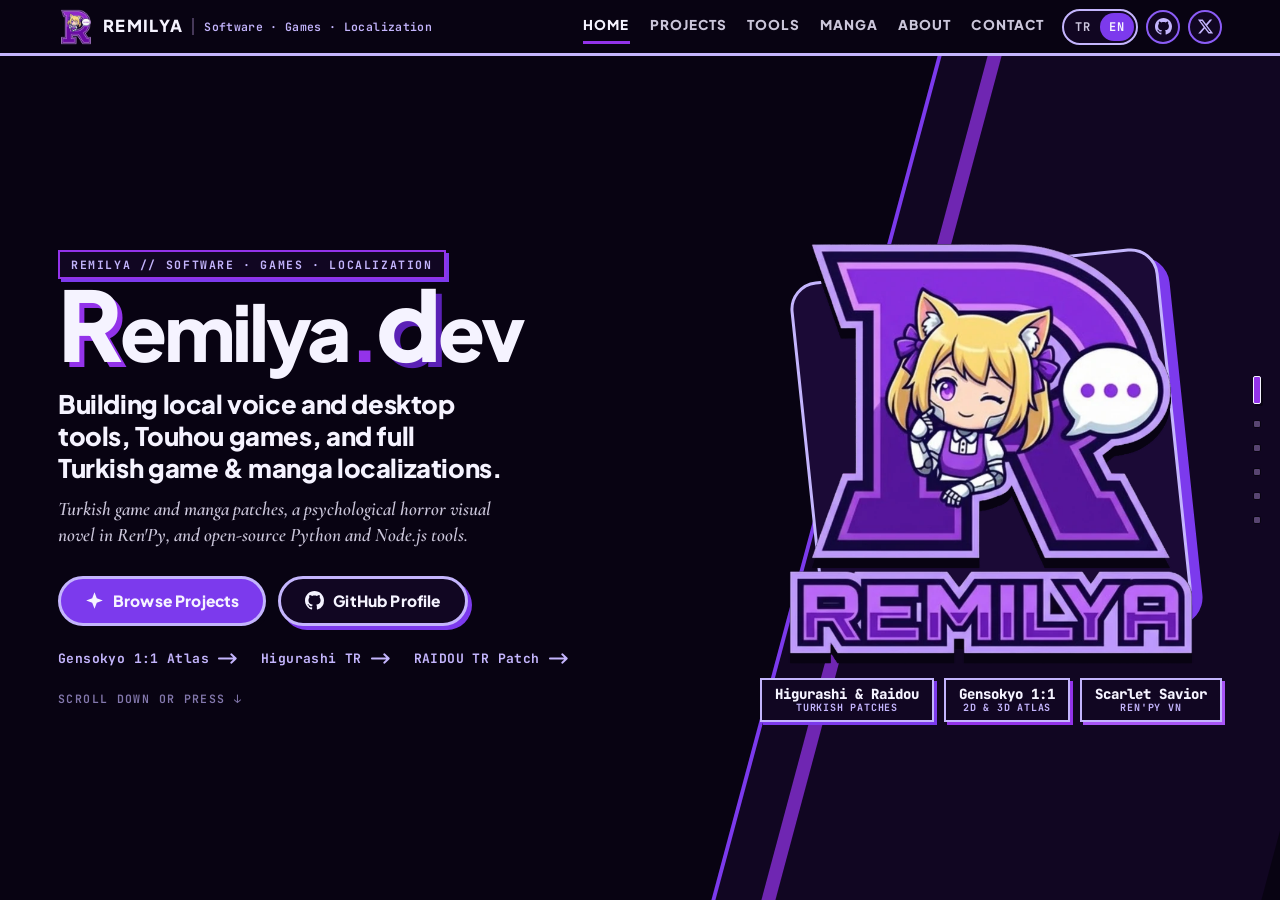
==== commit 82886e07: "Rebuild remilya.dev with Electric Ultraviolet scroll-deck, 15deg diagonal slices, OC mascot branding" ====
--- a/index.html
+++ b/index.html
@@ -2,377 +2,1094 @@
 <html lang="en">
   <head>
     <meta charset="utf-8" />
-    <meta name="viewport" content="width=device-width, initial-scale=1" />
-    <title>Remilya | AI Tools, Game &amp; Manga Localization</title>
+    <meta name="viewport" content="width=device-width, initial-scale=1, viewport-fit=cover" />
+    <title>Remilya | Open-Source Tools, Touhou Projects &amp; Turkish Game Patches</title>
     <meta
       id="meta-description"
       name="description"
-      content="Remilya builds local-first AI tools, indie games, and Turkish game and manga localizations including Scarlet Savior, RAIDOU Remastered TR, Higurashi, and Umineko."
+      content="Independent developer and localizer building local VOICEVOX tools, desktop apps, the 2D/3D Gensokyo 1:1 Atlas, Ren'Py horror visual novel Scarlet Savior, and Turkish game patches for Higurashi and RAIDOU Remastered."
     />
-    <meta name="theme-color" content="#08050f" />
+    <meta name="theme-color" content="#080312" />
     <link rel="canonical" href="https://remilya.dev/" />
-    <meta property="og:type" content="profile" />
-    <meta property="og:site_name" content="Remilya.dev" />
-    <meta property="og:locale" id="og-locale" content="en_US" />
-    <meta property="og:locale:alternate" content="tr_TR" />
-    <meta property="og:title" id="og-title" content="Remilya | AI Tools, Game &amp; Manga Localization" />
-    <meta property="og:description" id="og-description" content="Local-first AI tools, indie game development, and Turkish game and manga localizations." />
+    <link rel="icon" type="image/png" sizes="64x64" href="assets/favicon-64.png" />
+    <link rel="icon" href="assets/favicon.svg" type="image/svg+xml" />
+    <link rel="apple-touch-icon" href="assets/apple-touch-icon.png" />
+
+    <meta property="og:site_name" content="Remilya" />
+    <meta property="og:type" content="website" />
+    <meta id="og-locale" property="og:locale" content="en_US" />
+    <meta id="og-title" property="og:title" content="Remilya | Open-Source Tools, Touhou Projects &amp; Turkish Game Patches" />
+    <meta
+      id="og-description"
+      property="og:description"
+      content="Independent developer and localizer building local VOICEVOX tools, desktop apps, the 2D/3D Gensokyo 1:1 Atlas, Ren'Py horror visual novel Scarlet Savior, and Turkish game patches for Higurashi and RAIDOU Remastered."
+    />
     <meta property="og:url" content="https://remilya.dev/" />
     <meta property="og:image" content="https://remilya.dev/assets/remilya-social.jpg" />
     <meta property="og:image:width" content="1200" />
     <meta property="og:image:height" content="630" />
-    <meta property="og:image:alt" content="Remilya.dev gothic archive artwork" />
+    <meta property="og:image:alt" content="Remilya: Open-Source Tools, Touhou Projects, and Game &amp; Manga Localization" />
+
     <meta name="twitter:card" content="summary_large_image" />
     <meta name="twitter:site" content="@Remilya356" />
-    <meta name="twitter:creator" content="@Remilya356" />
-    <meta name="twitter:title" id="twitter-title" content="Remilya | AI Tools, Game &amp; Manga Localization" />
-    <meta name="twitter:description" id="twitter-description" content="Local-first AI tools, indie game development, and Turkish game and manga localizations." />
+    <meta id="twitter-title" name="twitter:title" content="Remilya | Open-Source Tools, Touhou Projects &amp; Turkish Game Patches" />
+    <meta
+      id="twitter-description"
+      name="twitter:description"
+      content="Independent developer and localizer building local VOICEVOX tools, desktop apps, the 2D/3D Gensokyo 1:1 Atlas, Ren'Py horror visual novel Scarlet Savior, and Turkish game patches for Higurashi and RAIDOU Remastered."
+    />
     <meta name="twitter:image" content="https://remilya.dev/assets/remilya-social.jpg" />
-    <link rel="icon" href="assets/favicon.svg" type="image/svg+xml" />
-    <link rel="apple-touch-icon" href="assets/apple-touch-icon.png" sizes="180x180" />
-    <link rel="preconnect" href="https://fonts.googleapis.com" />
-    <link rel="preconnect" href="https://fonts.gstatic.com" crossorigin />
-    <link href="https://fonts.googleapis.com/css2?family=IBM+Plex+Sans:wght@400;500;600;700&family=Sora:wght@500;600;700;800&display=swap" rel="stylesheet" />
-    <link rel="stylesheet" href="https://cdn.jsdelivr.net/npm/bootstrap-icons@1.11.3/font/bootstrap-icons.min.css" />
-    <link rel="stylesheet" href="styles.css?v=20261028f" />
+
     <script type="application/ld+json">
       {
         "@context": "https://schema.org",
         "@type": "Person",
         "name": "Remilya",
+        "alternateName": "İlker Ağırkaya",
         "url": "https://remilya.dev/",
-        "image": "https://github.com/Remilya.png",
-        "sameAs": ["https://github.com/Remilya", "https://tr.linkedin.com/in/ilker-agirkaya", "https://x.com/Remilya356", "https://remilya356.itch.io/", "https://remilya.dev/Gensokyo/", "https://remilya.dev/Higurashi/"],
-        "knowsAbout": ["Artificial intelligence", "Game localization", "Manga translation", "Local-first software", "Text-to-speech"]
+        "image": "https://remilya.dev/assets/remilya-social.jpg",
+        "jobTitle": "Software Developer & Game/Manga Localizer",
+        "knowsLanguage": ["tr", "en"],
+        "sameAs": [
+          "https://github.com/Remilya",
+          "https://tr.linkedin.com/in/ilker-agirkaya",
+          "https://x.com/Remilya356",
+          "https://remilya356.itch.io/"
+        ]
       }
     </script>
-    <script src="main.js?v=20261028f" defer></script>
-    <noscript><style>.reveal { opacity: 1; transform: none; }</style></noscript>
+
+    <script>
+      (function () {
+        var root = document.documentElement;
+        root.classList.add("js");
+        try {
+          var q = new URLSearchParams(window.location.search).get("lang");
+          if (q === "tr" || q === "en") {
+            root.lang = q;
+            return;
+          }
+          var saved = window.localStorage.getItem("remilya-locale");
+          if (saved === "tr" || saved === "en") {
+            root.lang = saved;
+            return;
+          }
+          var nav = navigator.languages || [navigator.language || "en"];
+          for (var i = 0; i < nav.length; i++) {
+            if (String(nav[i]).toLowerCase().indexOf("tr") === 0) {
+              root.lang = "tr";
+              return;
+            }
+          }
+        } catch (e) {}
+      })();
+    </script>
+
+    <link rel="preconnect" href="https://fonts.googleapis.com" />
+    <link rel="preconnect" href="https://fonts.gstatic.com" crossorigin />
+    <link
+      href="https://fonts.googleapis.com/css2?family=Cormorant+Garamond:ital,wght@0,600;1,600;1,700&amp;family=JetBrains+Mono:wght@500;600;700&amp;family=Plus+Jakarta+Sans:wght@500;600;700;800&amp;display=swap"
+      rel="stylesheet"
+    />
+    <link rel="stylesheet" href="styles.css" />
   </head>
-  <body id="top">
-    <a class="skip-link" href="#main-content">Skip to main content</a>
-    <p class="visually-hidden" id="locale-status" aria-live="polite" aria-atomic="true"></p>
-    <div class="atmosphere" aria-hidden="true"></div>
-    <div class="danmaku-field" id="danmaku-field" aria-hidden="true"></div>
-
-    <div class="site-shell">
-      <header class="site-header">
-        <a class="brand" href="#top" aria-label="Go to top" id="brand-link">
-          <img class="brand-avatar" src="https://github.com/Remilya.png" alt="Remilya" width="42" height="42" loading="eager" />
-          <span class="brand-copy">
-            <strong lang="en">REMILYA</strong>
-            <small id="brand-subtitle">Software · Games · Localization</small>
-          </span>
+  <body>
+    <svg width="0" height="0" style="position: absolute" aria-hidden="true" focusable="false">
+      <symbol id="i-gh" viewBox="0 0 16 16">
+        <path
+          fill="currentColor"
+          d="M8 0C3.58 0 0 3.58 0 8c0 3.54 2.29 6.53 5.47 7.59.4.07.55-.17.55-.38 0-.19-.01-.82-.01-1.49-2.01.37-2.53-.49-2.69-.94-.09-.23-.48-.94-.82-1.13-.28-.15-.68-.52-.01-.53.63-.01 1.08.58 1.23.82.72 1.21 1.87.87 2.33.66.07-.52.28-.87.51-1.07-1.78-.2-3.64-.89-3.64-3.95 0-.87.31-1.59.82-2.15-.08-.2-.36-1.02.08-2.12 0 0 .67-.21 2.2.82.64-.18 1.32-.27 2-.27.68 0 1.36.09 2 .27 1.53-1.04 2.2-.82 2.2-.82.44 1.1.16 1.92.08 2.12.51.56.82 1.27.82 2.15 0 3.07-1.87 3.75-3.65 3.95.29.25.54.73.54 1.48 0 1.07-.01 1.93-.01 2.2 0 .21.15.46.55.38A8.013 8.013 0 0 0 16 8c0-4.42-3.58-8-8-8z"
+        />
+      </symbol>
+      <symbol id="i-x-social" viewBox="0 0 24 24">
+        <path
+          fill="currentColor"
+          d="M18.244 2.25h3.308l-7.227 8.26 8.502 11.24H16.17l-5.214-6.817L4.99 21.75H1.68l7.73-8.835L1.254 2.25H8.08l4.713 6.231zm-1.161 17.52h1.833L7.084 4.126H5.117z"
+        />
+      </symbol>
+      <symbol id="i-in" viewBox="0 0 24 24">
+        <path
+          fill="currentColor"
+          d="M19 3a2 2 0 0 1 2 2v14a2 2 0 0 1-2 2H5a2 2 0 0 1-2-2V5a2 2 0 0 1 2-2h14m-.5 15.5v-5.3a3.26 3.26 0 0 0-3.26-3.26c-.85 0-1.84.52-2.28 1.3v-1.11h-2.79v8.37h2.79v-4.93c0-.77.62-1.4 1.39-1.4a1.4 1.4 0 0 1 1.4 1.4v4.93h2.75M6.88 8.56a1.68 1.68 0 0 0 1.68-1.68c0-.93-.75-1.69-1.68-1.69a1.69 1.69 0 0 0-1.69 1.69c0 .93.76 1.68 1.69 1.68m1.39 9.94v-8.37H5.5v8.37h2.77z"
+        />
+      </symbol>
+      <symbol id="i-game" viewBox="0 0 24 24">
+        <g fill="none" stroke="currentColor" stroke-width="2.2" stroke-linecap="round" stroke-linejoin="round">
+          <path d="M6 11h4M8 9v4" />
+          <circle cx="15.2" cy="10.2" r="1.1" fill="currentColor" stroke="none" />
+          <circle cx="17.8" cy="12.4" r="1.1" fill="currentColor" stroke="none" />
+          <path d="M17.3 5H6.7a4 4 0 0 0-3.94 3.31l-1 5.69A3.5 3.5 0 0 0 5.2 18.1c1.1 0 2.13-.52 2.79-1.4L9.2 15h5.6l1.21 1.7a3.43 3.43 0 0 0 2.79 1.4 3.5 3.5 0 0 0 3.44-4.1l-1-5.69A4 4 0 0 0 17.3 5Z" />
+        </g>
+      </symbol>
+      <symbol id="i-arrow" viewBox="0 0 34 20">
+        <path
+          fill="none"
+          stroke="currentColor"
+          stroke-width="3"
+          stroke-linecap="round"
+          stroke-linejoin="round"
+          d="M3 10h26M22 3.5l7 6.5-7 6.5"
+        />
+      </symbol>
+      <symbol id="i-left" viewBox="0 0 24 24">
+        <path
+          fill="none"
+          stroke="currentColor"
+          stroke-width="3"
+          stroke-linecap="round"
+          stroke-linejoin="round"
+          d="M19 12H5.5M11 5.5L4.5 12l6.5 6.5"
+        />
+      </symbol>
+      <symbol id="i-right" viewBox="0 0 24 24">
+        <path
+          fill="none"
+          stroke="currentColor"
+          stroke-width="3"
+          stroke-linecap="round"
+          stroke-linejoin="round"
+          d="M5 12h13.5M13 5.5l6.5 6.5-6.5 6.5"
+        />
+      </symbol>
+      <symbol id="i-spark" viewBox="0 0 24 24">
+        <path
+          fill="currentColor"
+          d="M12 1.5 14.9 9.1 22.5 12 14.9 14.9 12 22.5 9.1 14.9 1.5 12 9.1 9.1Z"
+        />
+      </symbol>
+      <!-- Bespoke Thematic Icons for the 4 Slices & Open Source Tools -->
+      <symbol id="i-torii" viewBox="0 0 24 24">
+        <g fill="none" stroke="currentColor" stroke-width="2.3" stroke-linecap="round" stroke-linejoin="round">
+          <path d="M2.5 5.2c4.5 1.5 14.5 1.5 19 0" />
+          <path d="M4.5 9.5h15" />
+          <path d="M7.2 6v15M16.8 6v15" />
+          <path d="M12 6v3.5" />
+        </g>
+      </symbol>
+      <symbol id="i-quill" viewBox="0 0 24 24">
+        <g fill="none" stroke="currentColor" stroke-width="2.2" stroke-linecap="round" stroke-linejoin="round">
+          <path d="M20.2 3.8c-4.5 0-9.6 2.8-12.2 7.8L5 19l7.4-3c5-2.6 7.8-7.7 7.8-12.2Z" />
+          <path d="M14.5 9.5 3.5 20.5" />
+          <path d="M9.5 14.5h5" />
+        </g>
+      </symbol>
+      <symbol id="i-katana" viewBox="0 0 24 24">
+        <g fill="none" stroke="currentColor" stroke-width="2.3" stroke-linecap="round" stroke-linejoin="round">
+          <path d="M19.8 4.2 8.5 15.5" />
+          <path d="M15.5 4.2h4.3v4.3" />
+          <path d="M6.2 13.2l4.6 4.6" />
+          <path d="M4.2 19.8l4.3-4.3" />
+          <path d="M12 3.2l1.2 2.8 2.8 1.2-2.8 1.2L12 11.2l-1.2-2.8L8 7.2l2.8-1.2Z" fill="currentColor" stroke="none" />
+        </g>
+      </symbol>
+      <symbol id="i-scarlet" viewBox="0 0 24 24">
+        <g fill="none" stroke="currentColor" stroke-width="2.2" stroke-linecap="round" stroke-linejoin="round">
+          <path d="M15.8 3.5a8.5 8.5 0 1 0 4.7 14.8 7.2 7.2 0 0 1-4.7-14.8Z" />
+          <path d="M15 7.2 16.1 9.9 18.8 11 16.1 12.1 15 14.8 13.9 12.1 11.2 11 13.9 9.9Z" fill="currentColor" stroke="none" />
+        </g>
+      </symbol>
+      <symbol id="i-voice" viewBox="0 0 24 24">
+        <g fill="none" stroke="currentColor" stroke-width="2.4" stroke-linecap="round">
+          <path d="M4 10v4M8 6.5v11M12 3.5v17M16 7.5v9M20 9.5v5" />
+        </g>
+      </symbol>
+      <symbol id="i-reel" viewBox="0 0 24 24">
+        <g fill="none" stroke="currentColor" stroke-width="2.2" stroke-linecap="round" stroke-linejoin="round">
+          <rect x="3" y="4" width="18" height="16" rx="2.5" />
+          <path d="M7.5 4v16M16.5 4v16M3 9h4.5M16.5 9H21M3 15h4.5M16.5 15H21" />
+          <polygon points="10.4,9.2 15,12 10.4,14.8" fill="currentColor" stroke="none" />
+        </g>
+      </symbol>
+    </svg>
+
+    <a class="skip" id="skip-link" href="#deck">Skip to main content</a>
+    <canvas id="cursorFx" aria-hidden="true"></canvas>
+
+    <header class="lnav">
+      <div class="lnav-in">
+        <a class="brand" id="brand-link" href="#top" aria-label="Back to top">
+          <img src="assets/remilya-icon.png" alt="" width="36" height="36" />
+          <span class="brand-name">REMILYA</span>
+          <small class="brand-sub" id="brand-subtitle">Software · Games · Localization</small>
         </a>
 
-        <div class="header-controls">
-          <nav class="site-nav" aria-label="Primary" id="primary-nav">
-            <a href="#about" id="nav-about">About</a>
-            <a href="#library" id="nav-library">Library</a>
-            <a href="#work" id="nav-work">Programs</a>
-            <a href="#translations" id="nav-translations">Manga</a>
-            <a href="#capabilities" id="nav-capabilities">Focus</a>
-            <a href="#experience" id="nav-experience">Experience</a>
-            <a href="#contact" id="nav-contact">Contact</a>
-            <a class="nav-portal" href="https://remilya.dev/Gensokyo/" target="_blank" rel="noreferrer" id="nav-gensokyo">Gensokyo ↗</a>
-            <a class="nav-portal" href="https://remilya.dev/Higurashi/" target="_blank" rel="noreferrer" id="nav-higurashi">Higurashi ↗</a>
-          </nav>
-
-          <div class="locale-switcher" id="locale-switcher" aria-label="Language switcher">
-            <button class="locale-button" type="button" data-locale="en">EN</button>
-            <button class="locale-button" type="button" data-locale="tr">TR</button>
-          </div>
+        <nav id="primary-nav" aria-label="Main navigation">
+          <a id="nav-top" href="#top" aria-current="true">Home</a>
+          <a id="nav-library" href="#library">Projects</a>
+          <a id="nav-work" href="#work">Tools</a>
+          <a id="nav-translations" href="#translations">Manga</a>
+          <a id="nav-experience" href="#experience">About</a>
+          <a id="nav-contact" href="#contact">Contact</a>
+        </nav>
+
+        <div class="acts">
+          <div class="lang-switch" id="locale-switcher" role="group" aria-label="Site language">
+            <button type="button" class="locale-button" data-locale="tr" aria-pressed="false">TR</button>
+            <button type="button" class="locale-button is-active" data-locale="en" aria-pressed="true">EN</button>
+          </div>
+          <span id="locale-status" class="sr-only" aria-live="polite"></span>
+          <a
+            class="ib"
+            href="https://github.com/Remilya"
+            target="_blank"
+            rel="noopener noreferrer"
+            aria-label="Remilya on GitHub"
+          >
+            <svg aria-hidden="true"><use href="#i-gh" /></svg>
+          </a>
+          <a
+            class="ib"
+            href="https://x.com/Remilya356"
+            target="_blank"
+            rel="noopener noreferrer"
+            aria-label="Remilya on X"
+          >
+            <svg aria-hidden="true"><use href="#i-x-social" /></svg>
+          </a>
         </div>
-      </header>
-
-      <main id="main-content">
-        <h1 class="visually-hidden" id="hero-title">Remilya.dev</h1>
-
-        <section id="about" class="section section--about">
-          <div class="section-heading reveal">
-            <p class="eyebrow" id="about-eyebrow">ABOUT</p>
-            <h2 id="about-title">Building tools, making games, and translating the series I love into Turkish.</h2>
-          </div>
-
-          <div class="about-layout">
-            <article class="about-intro reveal">
-              <div class="about-avatar">
-                <img src="https://github.com/Remilya.png" alt="Remilya Profile Avatar" loading="lazy" />
-              </div>
-              <p class="about-intro__label" id="about-intro-label" lang="en">REMILYA</p>
-              <p id="about-intro-p1">
-                I write desktop utilities, local AI tools, and browser extensions, while building
-                Touhou fangames and translating visual novels and manga into Turkish.
-              </p>
-              <p id="about-intro-p2">
-                With a background in New Media and Communication, this site is where I share the
-                open-source tools and localization patches I build.
-              </p>
-            </article>
-
-            <div class="about-grid" id="about-grid">
-              <article class="about-card reveal">
-                <span class="about-card__index">01</span>
-                <h3>Software &amp; Local AI</h3>
-                <p>Desktop tools and extensions built with Python, FastAPI, React, OCR pipelines, and local LLM/TTS models.</p>
-              </article>
-              <article class="about-card reveal">
-                <span class="about-card__index">02</span>
-                <h3>Games &amp; Localization</h3>
-                <p>Unpacking game archives to localize textures, fonts, and thousands of dialogue lines into Turkish, alongside indie game and 3D web projects.</p>
-              </article>
-              <article class="about-card reveal">
-                <span class="about-card__index">03</span>
-                <h3>Web &amp; Media</h3>
-                <p>Frontend interfaces, technical SEO, subtitle and video workflows, and zero-dependency web components.</p>
-              </article>
-            </div>
-          </div>
-        </section>
-
-        <div class="section-divider" aria-hidden="true">✦</div>
-
-        <section id="library" class="section section--library">
-          <div class="section-heading reveal">
-            <p class="eyebrow" id="library-eyebrow">LIBRARY</p>
-            <h2 id="library-title">Games, Atlas &amp; Turkish Patches</h2>
-            <p class="section-copy" id="library-copy">
-              Select a card to launch the project or open the patch archive.
+      </div>
+    </header>
+
+    <nav class="dots" id="dots" aria-label="Page sections"></nav>
+
+    <main class="deck" id="deck" tabindex="-1">
+      <!-- ============================ 1 · HERO ============================ -->
+      <section class="panel hero" id="top" data-label="Home" aria-labelledby="hero-title">
+        <div class="hero-backdrop" aria-hidden="true">
+          <span class="hero-slash hero-slash--1"></span>
+          <span class="hero-slash hero-slash--2"></span>
+        </div>
+        <div class="motes" data-motes="18" aria-hidden="true"></div>
+
+        <div class="wrap hero-wrap">
+          <div class="hero-copy">
+            <p class="kicker" id="hero-kicker">REMILYA // SOFTWARE · GAMES · LOCALIZATION</p>
+            <h1 id="hero-title">
+              <span class="cap">R</span>emilya<span class="title-dot">.</span><span class="cap cap--lavender">d</span>ev
+            </h1>
+            <p class="hero-lead" id="hero-lead">
+              Building local voice and desktop tools, Touhou games, and full Turkish game &amp; manga localizations.
             </p>
-          </div>
-
-          <div class="wii-shelf" id="library-grid">
-            <a class="wii-card reveal" href="https://remilya.dev/Gensokyo/" target="_blank" rel="noreferrer">
-              <div class="wii-card__screen">
-                <img src="assets/gensokyo-cover.webp" alt="Gensokyo 1:1 Interactive Atlas cover" loading="lazy" width="1024" height="683" />
-                <span class="wii-card__badge">REMILYA.DEV/GENSOKYO · 3D ATLAS</span>
-              </div>
-              <div class="wii-card__body">
-                <h3 class="wii-card__title">Gensokyo 1:1 Interactive Atlas</h3>
-                <p class="wii-card__desc">1:1 scale interactive cartographic atlas and 3D world experience of Gensokyo.</p>
-                <span class="wii-card__action">Open remilya.dev/Gensokyo →</span>
-              </div>
-            </a>
-
-            <a class="wii-card reveal" href="https://remilya.dev/Higurashi/" target="_blank" rel="noreferrer">
-              <div class="wii-card__screen">
-                <img src="assets/higurashi-cover.webp" alt="Higurashi When They Cry Turkish Translation cover" loading="lazy" width="460" height="215" />
-                <span class="wii-card__badge">REMILYA.DEV/HIGURASHI · ARCHIVE</span>
-              </div>
-              <div class="wii-card__body">
-                <h3 class="wii-card__title">Higurashi When They Cry TR</h3>
-                <p class="wii-card__desc">Turkish localization patch, setup guide, and trilingual (TR/EN/JP) quote search archive for Higurashi Hou &amp; Hou+.</p>
-                <span class="wii-card__action">Open remilya.dev/Higurashi →</span>
-              </div>
-            </a>
-
-            <a class="wii-card reveal" href="https://remilya356.itch.io/scarlet-savior" target="_blank" rel="noreferrer">
-              <div class="wii-card__screen">
-                <img src="assets/scarlet-savior-cover.webp" alt="Scarlet Savior cover" loading="lazy" width="315" height="250" />
-                <span class="wii-card__badge">TOUHOU FANGAME · PC</span>
-              </div>
-              <div class="wii-card__body">
-                <h3 class="wii-card__title">Scarlet Savior</h3>
-                <p class="wii-card__desc">2D Touhou action and bullet-hell fangame published on itch.io.</p>
-                <span class="wii-card__action">Play on itch.io →</span>
-              </div>
-            </a>
-
-            <a class="wii-card reveal" href="https://github.com/Remilya/raidou-remastered-tr" target="_blank" rel="noreferrer">
-              <div class="wii-card__screen">
-                <img src="assets/raidou-cover.webp" alt="RAIDOU Remastered Turkish Patch cover" loading="lazy" width="460" height="215" />
-                <span class="wii-card__badge">TURKISH PATCH · 100%</span>
-              </div>
-              <div class="wii-card__body">
-                <h3 class="wii-card__title">RAIDOU Remastered TR</h3>
-                <p class="wii-card__desc">100% Turkish localization patch covering 20,183 dialogue lines and 103 in-game textures.</p>
-                <span class="wii-card__action">GitHub / Download →</span>
-              </div>
-            </a>
-          </div>
-        </section>
-
-        <div class="section-divider" aria-hidden="true">❧</div>
-
-        <section id="work" class="section section--work">
-          <div class="section-heading reveal">
-            <p class="eyebrow" id="work-eyebrow">PROGRAMS / OPEN SOURCE</p>
-            <h2 id="work-title">Public tools on GitHub.</h2>
-            <p class="section-copy" id="work-copy">
-              Each entry states what the program does—full documentation and source code live on GitHub.
+            <p class="hero-sub" id="hero-sub">
+              Turkish game and manga patches, a psychological horror visual novel in Ren'Py, and open-source Python and Node.js tools.
             </p>
-          </div>
-
-          <div class="support-grid" id="support-projects">
-            <article class="support-card reveal">
-              <p class="support-card__meta">LOCAL AI · TTS</p>
-              <div class="case-mark">
-                <span class="case-glyph" aria-hidden="true">TTS</span>
-                <h3>VOICEVOX Expressive TTS</h3>
-              </div>
-              <p>Local toolkit that turns VOICEVOX into an OpenAI-compatible TTS endpoint for AI companions and SillyTavern.</p>
-              <div class="support-card__links">
-                <a href="https://github.com/Remilya/voicevox-expressive-tts" target="_blank" rel="noreferrer">GitHub →</a>
-                <a href="https://remilya.dev/Voicevox/" target="_blank" rel="noreferrer">/Voicevox</a>
-              </div>
-            </article>
-
-            <article class="support-card reveal">
-              <p class="support-card__meta">JAVASCRIPT · CANVAS ENGINE</p>
-              <div class="case-mark">
-                <span class="case-glyph" aria-hidden="true">SCR</span>
-                <h3>Scroll-Hero</h3>
-              </div>
-              <p>Zero-dependency engine that turns a sequence of WebP video frames into a sticky, scroll-driven canvas hero banner.</p>
-              <div class="support-card__links">
-                <a href="https://github.com/Remilya/scroll-hero" target="_blank" rel="noreferrer">GitHub →</a>
-                <a href="https://remilya.dev/ScrollHero/" target="_blank" rel="noreferrer">/ScrollHero</a>
-              </div>
-            </article>
-
-            <article class="support-card reveal">
-              <p class="support-card__meta">PYTHON · DESKTOP</p>
-              <div class="case-mark">
-                <img class="case-logo" src="assets/logos/watermark-deksmo.png" alt="Watermark-Deksmo logo" loading="lazy" />
-                <h3>Watermark-Deksmo</h3>
-              </div>
-              <p>Python desktop utility for batch watermarking manga and image archives.</p>
-              <div class="support-card__links">
-                <a href="https://github.com/Remilya/Watermark-Deksmo" target="_blank" rel="noreferrer">GitHub →</a>
-                <a href="https://remilya.dev/Watermark/" target="_blank" rel="noreferrer">/Watermark</a>
-              </div>
-            </article>
-
-            <article class="support-card reveal">
-              <p class="support-card__meta">JAVASCRIPT · EXTENSION</p>
-              <div class="case-mark">
-                <img class="case-logo" src="assets/logos/deksmo-webgrab.png" alt="Deksmo WebGrab logo" loading="lazy" />
-                <h3>Deksmo WebGrab</h3>
-              </div>
-              <p>Browser extension for batch capturing web images and exporting them into PDF or ZIP packages.</p>
-              <div class="support-card__links">
-                <a href="https://github.com/Remilya/DeksmoScrap" target="_blank" rel="noreferrer">GitHub →</a>
-                <a href="https://remilya.dev/WebGrab/" target="_blank" rel="noreferrer">/WebGrab</a>
-              </div>
-            </article>
-          </div>
-        </section>
-
-        <div class="section-divider" aria-hidden="true">❧</div>
-
-        <section id="translations" class="section section--translations">
-          <div class="section-heading reveal">
-            <p class="eyebrow" id="translations-eyebrow">TRANSLATIONS / MANGA</p>
-            <h2 id="translations-title">Umineko &amp; Re:Zero</h2>
-            <p class="section-copy" id="translations-copy">
-              Turkish manga translations for Umineko: When They Cry and Re:Zero — personally translated and published.
-            </p>
-          </div>
-
-          <div class="translations-grid" id="translations-grid"></div>
-        </section>
-
-        <div class="section-divider" aria-hidden="true">✦</div>
-
-        <section id="capabilities" class="section section--capabilities">
-          <div class="section-heading reveal">
-            <p class="eyebrow" id="capabilities-eyebrow">WHAT I DO</p>
-            <h2 id="capabilities-title">Focus Areas</h2>
-          </div>
-
-          <div class="capability-grid" id="capability-grid"></div>
-
-          <div class="stack-block reveal">
-            <div class="stack-block__header">
-              <p class="eyebrow" id="stack-eyebrow">TECH STACK</p>
-              <p id="stack-copy">Languages and tools used across these projects.</p>
-            </div>
-            <div class="stack-cloud" id="stack-cloud"></div>
-          </div>
-        </section>
-
-        <div class="section-divider" aria-hidden="true">✦</div>
-
-        <section id="experience" class="section section--experience">
-          <div class="section-heading reveal">
-            <p class="eyebrow" id="experience-eyebrow">EXPERIENCE</p>
-            <h2 id="experience-title">Background &amp; Education</h2>
-          </div>
-
-          <div class="experience-layout">
-            <div class="experience-column experience-column--work reveal">
-              <div class="experience-column__header">
-                <p class="eyebrow" id="work-experience-eyebrow">WORK</p>
-                <h3 id="work-experience-title">Experience</h3>
-              </div>
-
-              <div class="terminal-shell">
-                <div class="terminal-shell__top">
-                  <span class="terminal-dot"></span>
-                  <span class="terminal-dot"></span>
-                  <span class="terminal-dot"></span>
-                  <p id="terminal-title">work.log</p>
-                </div>
-                <div class="terminal-shell__body" id="timeline-list"></div>
-              </div>
-            </div>
-
-            <aside class="experience-side reveal">
-              <p class="eyebrow" id="training-eyebrow">EDUCATION</p>
-              <h3 id="training-title">Education &amp; Certificates</h3>
-              <ul class="training-list" id="training-list">
-                <li>AI applications and foundational AI training</li>
-                <li>Local LLM workflows and practical AI experimentation</li>
-                <li>Web programming and frontend development</li>
-                <li>Advanced graphic design production</li>
-                <li>Social media and digital communication</li>
-                <li>Media and press publishing</li>
-                <li>Diction and effective speaking</li>
-                <li>KVKK and digital compliance basics</li>
-                <li>English C1</li>
-              </ul>
-            </aside>
-          </div>
-        </section>
-
-        <div class="section-divider" aria-hidden="true">❧</div>
-
-        <section id="contact" class="section section--contact">
-          <div class="contact-panel reveal">
-            <p class="eyebrow" id="contact-eyebrow">CONTACT</p>
-            <h2 id="contact-title">Get in Touch</h2>
-            <p id="contact-copy">Reach out on any of the platforms below for projects, translations, or collaborations.</p>
-            <div class="social-links" id="social-links">
-              <a class="social-link social-link--primary" href="https://tr.linkedin.com/in/ilker-agirkaya" target="_blank" rel="noreferrer" aria-label="LinkedIn">
-                <i class="bi bi-linkedin" aria-hidden="true"></i><span>LinkedIn</span>
+
+            <div class="ctas">
+              <a class="btn btn-violet" id="hero-cta-primary" href="#library">
+                <svg aria-hidden="true"><use href="#i-spark" /></svg>
+                <span id="hero-cta-primary-text">Browse Projects</span>
               </a>
-              <a class="social-link" href="https://github.com/Remilya" target="_blank" rel="noreferrer" aria-label="GitHub">
-                <i class="bi bi-github" aria-hidden="true"></i><span>GitHub</span>
-              </a>
-              <a class="social-link" href="https://x.com/Remilya356" target="_blank" rel="noreferrer" aria-label="X / Twitter">
-                <i class="bi bi-twitter-x" aria-hidden="true"></i><span>X / Twitter</span>
+              <a
+                class="btn btn-paper"
+                id="hero-cta-secondary"
+                href="https://github.com/Remilya"
+                target="_blank"
+                rel="noopener noreferrer"
+              >
+                <svg aria-hidden="true"><use href="#i-gh" /></svg>
+                <span id="hero-cta-secondary-text">GitHub Profile</span>
               </a>
             </div>
-          </div>
-        </section>
-
-        <noscript>
-          <section class="section noscript-panel" aria-labelledby="noscript-title">
-            <p class="eyebrow">REMILYA / STATIC PROFILE</p>
-            <h2 id="noscript-title">Operator-focused AI and localization tools.</h2>
-            <p>Remilya builds practical OCR, translation, review, capture, and operator workflows. JavaScript is only used for animation and language switching; the core portfolio remains available above.</p>
-            <div class="social-links">
-              <a class="cyber-button cyber-button--primary" href="https://tr.linkedin.com/in/ilker-agirkaya">LinkedIn</a>
-              <a class="cyber-button" href="https://github.com/Remilya">GitHub</a>
-              <a class="cyber-button" href="https://x.com/Remilya356">X / Twitter</a>
+
+            <div class="hero-qlinks" id="hero-quicklinks">
+              <a class="hero-qlink" href="https://remilya.dev/Gensokyo/">
+                <span>Gensokyo 1:1 Atlas</span>
+                <svg aria-hidden="true"><use href="#i-arrow" /></svg>
+              </a>
+              <a class="hero-qlink" href="https://remilya.dev/Higurashi/">
+                <span>Higurashi TR</span>
+                <svg aria-hidden="true"><use href="#i-arrow" /></svg>
+              </a>
+              <a
+                class="hero-qlink"
+                href="https://github.com/Remilya/raidou-remastered-tr"
+                target="_blank"
+                rel="noopener noreferrer"
+              >
+                <span>RAIDOU TR Patch</span>
+                <svg aria-hidden="true"><use href="#i-arrow" /></svg>
+              </a>
             </div>
-          </section>
-        </noscript>
-      </main>
-
-      <footer class="site-footer">
-        <p id="footer-copy">Static portfolio for GitHub Pages. Built around real projects, client delivery, and operator-first systems.</p>
-      </footer>
-    </div>
+
+            <p class="hero-hint" id="hero-scroll-hint">Scroll down or press ↓</p>
+          </div>
+
+          <div class="hero-art">
+            <div class="mascot-stage">
+              <div class="mascot-card">
+                <span class="mascot-ring" aria-hidden="true"></span>
+                <img
+                  class="mascot-img"
+                  src="assets/remilya-mascot.webp"
+                  alt="Remilya OC mascot emblem"
+                  width="720"
+                  height="720"
+                  decoding="async"
+                />
+              </div>
+              <div class="mascot-badges" id="hero-badges">
+                <div class="mascot-chip mascot-chip--1">
+                  <strong>Higurashi &amp; Raidou</strong>
+                  <span>Turkish Patches</span>
+                </div>
+                <div class="mascot-chip mascot-chip--2">
+                  <strong>Gensokyo 1:1</strong>
+                  <span>2D &amp; 3D Atlas</span>
+                </div>
+                <div class="mascot-chip mascot-chip--3">
+                  <strong>Scarlet Savior</strong>
+                  <span>Ren'Py VN</span>
+                </div>
+              </div>
+            </div>
+          </div>
+        </div>
+      </section>
+
+      <!-- ============================ 2 · THE FOUR SLICES + COMPOSITE ============================ -->
+      <section class="panel slices" id="library" data-label="Projects" aria-labelledby="slices-sr-title">
+        <h2 class="sr-only" id="slices-sr-title">Featured Projects</h2>
+
+        <div class="slices-stage" id="slicesStage">
+          <div class="comp-banner" id="slices-comp-banner" aria-hidden="true">
+            PROJECT OVERVIEW // PICK A SLICE
+          </div>
+
+          <div class="slices-area" id="slicesArea">
+            <!-- SLICE 1: GENSOKYO 1:1 (Core Electric Violet #5b21b6) -->
+            <article class="sl sl-1" data-k="1" aria-labelledby="sl1-t">
+              <div class="body">
+                <p class="sl-kicker" id="sl1-eyebrow">01 // 2D MAP &amp; THREE.JS 3D ATLAS</p>
+                <h3 class="sl-t" id="sl1-t"><b class="cap">G</b>ensokyo 1:1 Interactive Atlas</h3>
+                <p class="sl-s" id="sl1-desc">
+                  Explore Touhou's Gensokyo across a 2D cartographic scroll or a Three.js 3D terrain view, with location guides, character profiles, and a point-to-point travel calculator.
+                </p>
+
+                <div class="sl-showcase">
+                  <a class="sl-frame" href="https://remilya.dev/Gensokyo/" aria-label="Gensokyo 1:1 Interactive Atlas">
+                    <img
+                      src="assets/gensokyo-cover.webp"
+                      alt="Gensokyo 1:1 Interactive Atlas cover"
+                      width="1024"
+                      height="683"
+                      loading="lazy"
+                      decoding="async"
+                    />
+                  </a>
+                  <div class="sl-side">
+                    <ul class="sl-pills" id="sl1-pills">
+                      <li class="sl-pill">2D Scroll &amp; Three.js 3D</li>
+                      <li class="sl-pill">114+ Regions &amp; 143 Cast</li>
+                      <li class="sl-pill">Route &amp; Travel Calculator</li>
+                    </ul>
+                    <div class="sl-actions">
+                      <a class="btn btn-ink btn-sm" id="sl1-primary" href="https://remilya.dev/Gensokyo/">
+                        Open remilya.dev/Gensokyo →
+                      </a>
+                      <a
+                        class="sl-sublink"
+                        id="sl1-secondary"
+                        href="https://github.com/Remilya/gensokyo-assets"
+                        target="_blank"
+                        rel="noopener noreferrer"
+                      >
+                        Sprite Repo (GitHub) →
+                      </a>
+                    </div>
+                  </div>
+                </div>
+              </div>
+
+              <div class="lab" data-a="center">
+                <span class="lab-idx">01</span>
+                <svg class="lab-ico" aria-hidden="true"><use href="#i-torii" /></svg>
+                <strong class="lab-title" id="sl1-lab-title">Gensokyo 1:1</strong>
+                <span class="lab-sub" id="sl1-lab-sub">2D &amp; 3D Map</span>
+                <a class="lab-cta" id="sl1-lab-cta" href="https://remilya.dev/Gensokyo/">Open ↗</a>
+              </div>
+              <p class="sliv" id="sl1-sliv" lang="en" aria-hidden="true">Gensokyo 1:1</p>
+            </article>
+
+            <!-- SLICE 2: HIGURASHI TR (Midnight Ultraviolet #2e1065) -->
+            <article class="sl sl-2" data-k="2" aria-labelledby="sl2-t">
+              <div class="body">
+                <p class="sl-kicker" id="sl2-eyebrow">02 // CHAPTERS 1-10 COMPLETE TURKISH PATCH</p>
+                <h3 class="sl-t" id="sl2-t"><b class="cap">H</b>igurashi When They Cry TR</h3>
+                <p class="sl-s" id="sl2-desc">
+                  07th-Mod compatible Turkish patch covering all 10 Higurashi Hou, Rei, and Hou+ games. Includes translated in-game visuals and a one-click installer.
+                </p>
+
+                <div class="sl-showcase sl-showcase--video">
+                  <div class="higu-video" data-cursor="lock">
+                    <iframe
+                      width="560"
+                      height="315"
+                      src="https://www.youtube.com/embed/wkHrNufNJVA?si=Q4knZo5mNp3nTFoT&amp;controls=0"
+                      title="Higurashi When They Cry TR - YouTube video player"
+                      frameborder="0"
+                      allow="accelerometer; autoplay; clipboard-write; encrypted-media; gyroscope; picture-in-picture; web-share"
+                      referrerpolicy="strict-origin-when-cross-origin"
+                      allowfullscreen
+                    ></iframe>
+                  </div>
+
+                  <div class="sl-side">
+                    <div class="higu-box" data-cursor="lock">
+                      <div class="higu-dialogue">
+                        <div class="higu-top">
+                          <span class="higu-speaker" id="higu-speaker">RENA RYUGU · ONIKAKUSHI</span>
+                          <div class="higu-langs" role="group" aria-labelledby="higu-lang-label">
+                            <span class="sr-only" id="higu-lang-label">Script Language</span>
+                            <button type="button" data-higu-lang="tr" aria-pressed="false">TR</button>
+                            <button type="button" data-higu-lang="en" aria-pressed="true">EN</button>
+                            <button type="button" data-higu-lang="ja" lang="ja" aria-pressed="false">日本語</button>
+                          </div>
+                        </div>
+                        <p class="higu-line" id="higu-line">
+                          “Liar! You just looked me straight in the eyes and lied, didn't you?”
+                        </p>
+                      </div>
+                    </div>
+
+                    <div class="sl-actions">
+                      <a class="btn btn-violet btn-sm" id="sl2-primary" href="https://remilya.dev/Higurashi/">
+                        Open remilya.dev/Higurashi →
+                      </a>
+                      <a
+                        class="sl-sublink"
+                        id="sl2-secondary"
+                        href="https://github.com/Remilya/Higurashi"
+                        target="_blank"
+                        rel="noopener noreferrer"
+                      >
+                        GitHub / Installer →
+                      </a>
+                    </div>
+                  </div>
+                </div>
+              </div>
+
+              <div class="lab" data-a="center">
+                <span class="lab-idx">02</span>
+                <svg class="lab-ico" aria-hidden="true"><use href="#i-quill" /></svg>
+                <strong class="lab-title" id="sl2-lab-title">Higurashi TR</strong>
+                <span class="lab-sub" id="sl2-lab-sub">All 10 Games · TR Patch</span>
+                <a class="lab-cta" id="sl2-lab-cta" href="https://remilya.dev/Higurashi/">Open ↗</a>
+              </div>
+              <p class="sliv" id="sl2-sliv" lang="en" aria-hidden="true">Higurashi TR</p>
+            </article>
+
+            <!-- SLICE 3: RAIDOU REMASTERED TR (Royal Indigo Ultraviolet #4c1d95) -->
+            <article class="sl sl-3" data-k="3" aria-labelledby="sl3-t">
+              <div class="body">
+                <p class="sl-kicker" id="sl3-eyebrow">03 // PC · 100% TURKISH PATCH</p>
+                <h3 class="sl-t" id="sl3-t"><b class="cap">R</b>AIDOU Remastered TR</h3>
+
+                <div class="sl-showcase sl-showcase--compact">
+                  <a
+                    class="sl-frame"
+                    href="https://github.com/Remilya/raidou-remastered-tr"
+                    target="_blank"
+                    rel="noopener noreferrer"
+                    aria-label="RAIDOU Remastered TR on GitHub"
+                  >
+                    <img
+                      src="assets/raidou-cover.webp"
+                      alt="RAIDOU Remastered TR cover"
+                      width="460"
+                      height="215"
+                      loading="lazy"
+                      decoding="async"
+                    />
+                  </a>
+                  <div class="sl-side">
+                    <p class="sl-s sl-s--left" id="sl3-desc">
+                      100% Turkish patch for the PC version. Installs translated fonts and full game text in a single click.
+                    </p>
+                    <div class="sl-actions">
+                      <a
+                        class="btn btn-lavender btn-sm"
+                        id="sl3-primary"
+                        href="https://github.com/Remilya/raidou-remastered-tr"
+                        target="_blank"
+                        rel="noopener noreferrer"
+                      >
+                        GitHub / Download →
+                      </a>
+                      <a class="sl-sublink" id="sl3-secondary" href="https://remilya.dev/Raidou/">
+                        /Raidou Short Link
+                      </a>
+                    </div>
+                  </div>
+                </div>
+              </div>
+
+              <div class="lab" data-a="center">
+                <span class="lab-idx">03</span>
+                <svg class="lab-ico" aria-hidden="true"><use href="#i-katana" /></svg>
+                <strong class="lab-title" id="sl3-lab-title">RAIDOU TR</strong>
+                <span class="lab-sub" id="sl3-lab-sub">100% Turkish Patch</span>
+                <a
+                  class="lab-cta"
+                  id="sl3-lab-cta"
+                  href="https://github.com/Remilya/raidou-remastered-tr"
+                  target="_blank"
+                  rel="noopener noreferrer"
+                >
+                  Open ↗
+                </a>
+              </div>
+              <p class="sliv" id="sl3-sliv" lang="en" aria-hidden="true">RAIDOU TR</p>
+            </article>
+
+            <!-- SLICE 4: SCARLET SAVIOR (Vivid Electric Ultraviolet #7e22ce) -->
+            <article class="sl sl-4" data-k="4" aria-labelledby="sl4-t">
+              <div class="body">
+                <p class="sl-kicker" id="sl4-eyebrow">04 // TOUHOU PSYCHOLOGICAL HORROR VISUAL NOVEL</p>
+                <h3 class="sl-t" id="sl4-t"><b class="cap">S</b>carlet Savior</h3>
+
+                <div class="sl-showcase sl-showcase--compact">
+                  <a
+                    class="sl-frame"
+                    href="https://remilya356.itch.io/scarlet-savior"
+                    target="_blank"
+                    rel="noopener noreferrer"
+                    aria-label="Scarlet Savior on itch.io"
+                  >
+                    <img
+                      src="assets/scarlet-savior-cover.webp"
+                      alt="Scarlet Savior cover"
+                      width="315"
+                      height="250"
+                      loading="lazy"
+                      decoding="async"
+                    />
+                  </a>
+                  <div class="sl-side">
+                    <span class="flow-chip flow-chip--accent" id="sl4-badge">Ren'Py Visual Novel</span>
+                    <p class="sl-s sl-s--left" id="sl4-desc">
+                      A psychological horror visual novel built in Ren'Py and set inside the Scarlet Devil Mansion. Features full Japanese voice acting with Turkish, English, and Japanese subtitles.
+                    </p>
+                    <div class="sl-actions">
+                      <a
+                        class="btn btn-ink btn-sm"
+                        id="sl4-primary"
+                        href="https://remilya356.itch.io/scarlet-savior"
+                        target="_blank"
+                        rel="noopener noreferrer"
+                      >
+                        Download on itch.io →
+                      </a>
+                      <a
+                        class="sl-sublink"
+                        id="sl4-secondary"
+                        href="https://remilya356.itch.io/"
+                        target="_blank"
+                        rel="noopener noreferrer"
+                      >
+                        3D Game Assets →
+                      </a>
+                    </div>
+                  </div>
+                </div>
+              </div>
+
+              <div class="lab" data-a="center">
+                <span class="lab-idx">04</span>
+                <svg class="lab-ico" aria-hidden="true"><use href="#i-scarlet" /></svg>
+                <strong class="lab-title" id="sl4-lab-title">Scarlet Savior</strong>
+                <span class="lab-sub" id="sl4-lab-sub">Ren'Py Visual Novel</span>
+                <a
+                  class="lab-cta"
+                  id="sl4-lab-cta"
+                  href="https://remilya356.itch.io/scarlet-savior"
+                  target="_blank"
+                  rel="noopener noreferrer"
+                >
+                  Open ↗
+                </a>
+              </div>
+              <p class="sliv" id="sl4-sliv" lang="en" aria-hidden="true">Scarlet Savior</p>
+            </article>
+          </div>
+        </div>
+
+        <div class="slice-snap" style="--k: 1" aria-hidden="true"></div>
+        <div class="slice-snap" style="--k: 2" aria-hidden="true"></div>
+        <div class="slice-snap" style="--k: 3" aria-hidden="true"></div>
+        <div class="slice-snap" style="--k: 4" aria-hidden="true"></div>
+      </section>
+
+      <!-- ============================ 3 · OPEN-SOURCE TOOLS ============================ -->
+      <section class="panel work-panel" id="work" data-label="Tools" aria-labelledby="work-title">
+        <div class="wrap">
+          <div class="sec-head">
+            <p class="kicker" id="work-eyebrow">OPEN SOURCE // GITHUB REPOSITORIES</p>
+            <h2 class="h2" id="work-title"><span class="cap">O</span>pen-source tools.</h2>
+            <p class="sec-copy" id="work-copy">
+              Local Node.js voice bridges, vanilla JS libraries, Python desktop utilities, and browser extensions.
+            </p>
+          </div>
+
+          <div class="tools-grid" id="support-projects">
+            <article class="tool-card tool-card--amethyst">
+              <div class="tool-card__top">
+                <span class="tool-card__idx">01</span>
+                <span class="tool-card__type">NODE.JS · LOCAL TTS BRIDGE</span>
+              </div>
+              <div class="tool-card__head">
+                <span class="tool-card__glyph" aria-hidden="true"><svg><use href="#i-voice" /></svg></span>
+                <h3>VOICEVOX Expressive TTS</h3>
+              </div>
+              <p class="tool-card__desc">
+                Exposes local VOICEVOX as an OpenAI-compatible TTS endpoint for SillyTavern, Project AIRI, and AIVTubers. Converts Turkish and English text to Katakana phonetics and includes 430+ anime phrases.
+              </p>
+              <div class="tool-card__tags">
+                <span class="tag">Node.js</span>
+                <span class="tag">VOICEVOX</span>
+                <span class="tag">TR/EN Katakana</span>
+                <span class="tag">SillyTavern &amp; AIRI</span>
+              </div>
+              <div class="tool-card__links">
+                <a
+                  class="tool-link tool-link--primary"
+                  href="https://github.com/Remilya/voicevox-expressive-tts"
+                  target="_blank"
+                  rel="noopener noreferrer"
+                >
+                  GitHub →
+                </a>
+                <a class="tool-link tool-link--route" href="https://remilya.dev/Voicevox/">/Voicevox</a>
+              </div>
+            </article>
+
+            <article class="tool-card tool-card--lavender">
+              <div class="tool-card__top">
+                <span class="tool-card__idx">02</span>
+                <span class="tool-card__type">VANILLA JS/ESM · CANVAS PLAYER</span>
+              </div>
+              <div class="tool-card__head">
+                <span class="tool-card__glyph" aria-hidden="true"><svg><use href="#i-reel" /></svg></span>
+                <h3>Scroll-Hero</h3>
+              </div>
+              <p class="tool-card__desc">
+                Turns FFmpeg-extracted WebP video frames into a scroll-scrubbed HTML5 Canvas banner. Runs on plain JavaScript with no runtime dependencies and falls back cleanly under reduced motion.
+              </p>
+              <div class="tool-card__tags">
+                <span class="tag">JavaScript (ESM)</span>
+                <span class="tag">HTML5 Canvas</span>
+                <span class="tag">WebP Frames</span>
+                <span class="tag">FFmpeg CLI</span>
+              </div>
+              <div class="tool-card__links">
+                <a
+                  class="tool-link tool-link--primary"
+                  href="https://github.com/Remilya/scroll-hero"
+                  target="_blank"
+                  rel="noopener noreferrer"
+                >
+                  GitHub →
+                </a>
+                <a class="tool-link tool-link--route" href="https://remilya.dev/ScrollHero/">/ScrollHero</a>
+              </div>
+            </article>
+
+            <article class="tool-card tool-card--violet">
+              <div class="tool-card__top">
+                <span class="tool-card__idx">03</span>
+                <span class="tool-card__type">PYTHON · DESKTOP APP (v1.2)</span>
+              </div>
+              <div class="tool-card__head">
+                <img
+                  class="tool-card__logo"
+                  src="assets/logos/watermark-deksmo.png"
+                  alt="Watermark-Deksmo logo"
+                  width="44"
+                  height="44"
+                  loading="lazy"
+                  decoding="async"
+                />
+                <h3>Watermark-Deksmo</h3>
+              </div>
+              <p class="tool-card__desc">
+                Batch watermarking app for manga chapters and image folders. Place logos by clicking directly on the preview, browse pages with arrow keys, and save per-page scale overrides to JSON.
+              </p>
+              <div class="tool-card__tags">
+                <span class="tag">Python 3.10+</span>
+                <span class="tag">CustomTkinter</span>
+                <span class="tag">Pillow</span>
+                <span class="tag">PyInstaller</span>
+              </div>
+              <div class="tool-card__links">
+                <a
+                  class="tool-link tool-link--primary"
+                  href="https://github.com/Remilya/Watermark-Deksmo"
+                  target="_blank"
+                  rel="noopener noreferrer"
+                >
+                  GitHub →
+                </a>
+                <a class="tool-link tool-link--route" href="https://remilya.dev/Watermark/">/Watermark</a>
+              </div>
+            </article>
+
+            <article class="tool-card tool-card--orchid">
+              <div class="tool-card__top">
+                <span class="tool-card__idx">04</span>
+                <span class="tool-card__type">MANIFEST V3 · BROWSER EXTENSION (v1.3)</span>
+              </div>
+              <div class="tool-card__head">
+                <img
+                  class="tool-card__logo"
+                  src="assets/logos/deksmo-webgrab.png"
+                  alt="Deksmo WebGrab logo"
+                  width="44"
+                  height="44"
+                  loading="lazy"
+                  decoding="async"
+                />
+                <h3>Deksmo WebGrab</h3>
+              </div>
+              <p class="tool-card__desc">
+                Chrome and Edge extension for grabbing full-resolution images from Pixiv, Pinterest, X, and web galleries. Reorder pages by drag-and-drop and export chapters as PDF or ZIP.
+              </p>
+              <div class="tool-card__tags">
+                <span class="tag">JavaScript</span>
+                <span class="tag">Manifest V3</span>
+                <span class="tag">PDF Manager</span>
+                <span class="tag">ZIP Batch Export</span>
+              </div>
+              <div class="tool-card__links">
+                <a
+                  class="tool-link tool-link--primary"
+                  href="https://github.com/Remilya/DeksmoScrap"
+                  target="_blank"
+                  rel="noopener noreferrer"
+                >
+                  GitHub →
+                </a>
+                <a class="tool-link tool-link--route" href="https://remilya.dev/WebGrab/">/WebGrab</a>
+              </div>
+            </article>
+          </div>
+        </div>
+      </section>
+
+      <!-- ============================ 4 · MANGA TRANSLATIONS ============================ -->
+      <section
+        class="panel manga-panel"
+        id="translations"
+        data-label="Manga"
+        aria-labelledby="translations-title"
+      >
+        <div class="wrap">
+          <div class="sec-head">
+            <p class="kicker" id="translations-eyebrow">MANGA TRANSLATIONS // TURKISH EDITIONS</p>
+            <h2 class="h2" id="translations-title">
+              <span class="cap cap--lavender">U</span>mineko &amp; Re:Zero
+            </h2>
+            <p class="sec-copy" id="translations-copy">
+              Manga series I translated and typeset into Turkish from start to finish.
+            </p>
+          </div>
+
+          <div class="manga-showcase">
+            <div class="manga-fan-wrap">
+              <div class="manga-stage" id="manga-stage">
+                <article class="manga-card is-center" data-pos="center" data-manga-idx="0">
+                  <button
+                    type="button"
+                    class="manga-card__btn"
+                    aria-pressed="true"
+                    aria-label="Episode 1: Legend of the Golden Witch"
+                  >
+                    <img
+                      src="assets/ep1-cover.webp"
+                      alt="Umineko Episode 1 Legend of the Golden Witch cover"
+                      width="260"
+                      height="371"
+                      loading="lazy"
+                      decoding="async"
+                    />
+                    <span class="manga-card__tag">EP 01</span>
+                  </button>
+                </article>
+
+                <article class="manga-card" data-pos="right" data-manga-idx="1">
+                  <button
+                    type="button"
+                    class="manga-card__btn"
+                    aria-pressed="false"
+                    aria-label="Episode 2: Turn of the Golden Witch"
+                  >
+                    <img
+                      src="assets/ep2-cover.webp"
+                      alt="Umineko Episode 2 Turn of the Golden Witch cover"
+                      width="260"
+                      height="371"
+                      loading="lazy"
+                      decoding="async"
+                    />
+                    <span class="manga-card__tag">EP 02</span>
+                  </button>
+                </article>
+
+                <article class="manga-card" data-pos="left" data-manga-idx="2">
+                  <button
+                    type="button"
+                    class="manga-card__btn"
+                    aria-pressed="false"
+                    aria-label="Arc 1: A Day in the Capital"
+                  >
+                    <img
+                      src="assets/rezero-cover.jpg"
+                      alt="Re:Zero Arc 1 A Day in the Capital cover"
+                      width="255"
+                      height="382"
+                      loading="lazy"
+                      decoding="async"
+                    />
+                    <span class="manga-card__tag">ARC 01</span>
+                  </button>
+                </article>
+              </div>
+
+              <div class="manga-controls">
+                <button type="button" class="car-nav" id="manga-prev" aria-label="Previous manga volume">
+                  <svg aria-hidden="true"><use href="#i-left" /></svg>
+                </button>
+                <span class="manga-count" id="manga-count">01 / 03</span>
+                <button type="button" class="car-nav" id="manga-next" aria-label="Next manga volume">
+                  <svg aria-hidden="true"><use href="#i-right" /></svg>
+                </button>
+              </div>
+            </div>
+
+            <div class="manga-dossier">
+              <div class="manga-tabs" role="group" aria-label="Select volume">
+                <button type="button" class="manga-tab" data-manga-tab="0" aria-pressed="true">01 · Ep.1</button>
+                <button type="button" class="manga-tab" data-manga-tab="1" aria-pressed="false">02 · Ep.2</button>
+                <button type="button" class="manga-tab" data-manga-tab="2" aria-pressed="false">03 · Re:Zero</button>
+              </div>
+
+              <div class="manga-dossier__body">
+                <div class="manga-dossier__meta">
+                  <span class="manga-ep" id="manga-active-ep">Episode 1</span>
+                  <span class="manga-series" id="manga-active-series">Umineko When They Cry</span>
+                </div>
+                <h3 class="manga-title" id="manga-active-title">Legend of the Golden Witch</h3>
+                <p class="manga-jp" id="manga-active-sub" lang="ja">ウミネコのナク頃に</p>
+                <p class="manga-note" id="manga-active-note">
+                  The opening arc on Rokkenjima Island. Full Turkish translation and speech-bubble typesetting for the Episode 1 manga adaptation.
+                </p>
+                <div class="manga-dossier__foot">
+                  <span class="manga-role" id="manga-active-role">Turkish Translation &amp; Typesetting</span>
+                  <a
+                    class="btn btn-violet btn-sm"
+                    id="manga-active-cta"
+                    href="https://manga-tr.com/manga-umineko-no-naku-koro-ni-episode-1-legend-of-the-golden-witch.html"
+                    target="_blank"
+                    rel="noopener noreferrer"
+                  >
+                    Read in Turkish →
+                  </a>
+                </div>
+              </div>
+            </div>
+          </div>
+
+          <noscript>
+            <div class="manga-noscript">
+              <a href="https://manga-tr.com/manga-umineko-no-naku-koro-ni-episode-1-legend-of-the-golden-witch.html">
+                Umineko Episode 1 - Legend of the Golden Witch
+              </a>
+              <a href="https://manga-tr.com/manga-umineko-no-naku-koro-ni-episode-2-turn-of-the-golden-witch.html">
+                Umineko Episode 2 - Turn of the Golden Witch
+              </a>
+              <a href="https://manga-tr.com/manga-rezero-kara-hajimeru-isekai-seikatsu.html">
+                Re:Zero Arc 1 - A Day in the Capital
+              </a>
+            </div>
+          </noscript>
+        </div>
+      </section>
+
+      <!-- ============================ 5 · BACKGROUND & TOOLS ============================ -->
+      <section
+        class="panel journey-panel"
+        id="experience"
+        data-label="About"
+        aria-labelledby="experience-title"
+      >
+        <div class="wrap">
+          <div class="sec-head">
+            <p class="kicker" id="experience-eyebrow">BACKGROUND // WORK &amp; TOOLS</p>
+            <h2 class="h2" id="experience-title">
+              <span class="cap">B</span>ackground &amp; tools.
+            </h2>
+            <p class="sec-copy" id="experience-copy">
+              Where I studied, what I worked on, and the tools I use day to day.
+            </p>
+          </div>
+
+          <ol class="tl-list" id="timeline-list">
+            <li class="tl-node" style="--i: 0">
+              <div class="tl-node__card">
+                <div class="tl-node__meta">
+                  <span class="tl-node__period">B.A. · C1 ENGLISH</span>
+                  <span class="tl-node__kind">Education</span>
+                </div>
+                <h3>New Media &amp; Communication</h3>
+                <p>Undergraduate degree focused on digital publishing, visual design, and media production. Working proficiency in C1 English.</p>
+              </div>
+              <span class="tl-node__dot" aria-hidden="true"></span>
+            </li>
+
+            <li class="tl-node" style="--i: 1">
+              <div class="tl-node__card">
+                <div class="tl-node__meta">
+                  <span class="tl-node__period">2024-2025</span>
+                  <span class="tl-node__kind">Post-Production</span>
+                </div>
+                <h3>Production &amp; Subtitle Intern</h3>
+                <p>Assisted with studio video editing workflows and translated English-to-Turkish subtitles.</p>
+              </div>
+              <span class="tl-node__dot" aria-hidden="true"></span>
+            </li>
+
+            <li class="tl-node" style="--i: 2">
+              <div class="tl-node__card">
+                <div class="tl-node__meta">
+                  <span class="tl-node__period">2025-PRESENT</span>
+                  <span class="tl-node__kind">Web &amp; SEO</span>
+                </div>
+                <h3>Freelance Web &amp; Digital Project Manager</h3>
+                <p>Building fast static and frontend sites for client brands alongside technical SEO.</p>
+              </div>
+              <span class="tl-node__dot" aria-hidden="true"></span>
+            </li>
+
+            <li class="tl-node" style="--i: 3">
+              <div class="tl-node__card">
+                <div class="tl-node__meta">
+                  <span class="tl-node__period">ONGOING</span>
+                  <span class="tl-node__kind">OSS · Games · Modding</span>
+                </div>
+                <h3>Independent Software &amp; Game Localization</h3>
+                <p>Turkish patches for the Higurashi series and RAIDOU Remastered, Scarlet Savior on Ren'Py, the Gensokyo 1:1 Atlas, and open-source desktop tools.</p>
+              </div>
+              <span class="tl-node__dot" aria-hidden="true"></span>
+            </li>
+          </ol>
+
+          <div class="stack-bar">
+            <p class="stack-bar__label" id="stack-label">LANGUAGES, ENGINES &amp; TOOLS</p>
+            <div class="stack-cloud" id="stack-cloud">
+              <span class="stack-pill">Python</span>
+              <span class="stack-pill">Node.js</span>
+              <span class="stack-pill">JavaScript (ES6+)</span>
+              <span class="stack-pill">Three.js / WebGL</span>
+              <span class="stack-pill">Ren'Py Visual Novel</span>
+              <span class="stack-pill">UnityPy &amp; SDF Fonts</span>
+              <span class="stack-pill">07th-Mod / BurikoScript</span>
+              <span class="stack-pill">VOICEVOX TTS</span>
+              <span class="stack-pill">CustomTkinter &amp; Pillow</span>
+              <span class="stack-pill">HTML5 Canvas</span>
+              <span class="stack-pill">Manifest V3</span>
+              <span class="stack-pill">Blender &amp; 3D Assets</span>
+            </div>
+          </div>
+        </div>
+      </section>
+
+      <!-- ============================ 6 · CONTACT & SHORT ROUTES ============================ -->
+      <section
+        class="panel contact-panel"
+        id="contact"
+        data-label="Contact"
+        aria-labelledby="contact-title"
+      >
+        <div class="motes" data-motes="12" aria-hidden="true"></div>
+        <div class="wrap contact-wrap">
+          <div class="sec-head">
+            <p class="kicker" id="contact-eyebrow">CONTACT // LINKS &amp; SHORT ROUTES</p>
+            <h2 class="h2" id="contact-title">Get in Touch</h2>
+            <p class="sec-copy" id="contact-copy">
+              You can reach me through any of the accounts below for software work, localization projects, or questions.
+            </p>
+          </div>
+
+          <div class="social-grid" id="social-links">
+            <a class="social-card" href="https://github.com/Remilya" target="_blank" rel="noopener noreferrer">
+              <span class="social-card__ico"><svg aria-hidden="true"><use href="#i-gh" /></svg></span>
+              <span class="social-card__body">
+                <strong>GitHub</strong>
+                <span class="social-card__handle">@Remilya</span>
+                <span class="social-card__desc">Higurashi TR, RAIDOU TR &amp; open-source repos</span>
+              </span>
+              <svg class="social-card__arr" aria-hidden="true"><use href="#i-arrow" /></svg>
+            </a>
+
+            <a class="social-card" href="https://x.com/Remilya356" target="_blank" rel="noopener noreferrer">
+              <span class="social-card__ico"><svg aria-hidden="true"><use href="#i-x-social" /></svg></span>
+              <span class="social-card__body">
+                <strong>X / Twitter</strong>
+                <span class="social-card__handle">@Remilya356</span>
+                <span class="social-card__desc">Patch updates &amp; dev notes</span>
+              </span>
+              <svg class="social-card__arr" aria-hidden="true"><use href="#i-arrow" /></svg>
+            </a>
+
+            <a
+              class="social-card"
+              href="https://tr.linkedin.com/in/ilker-agirkaya"
+              target="_blank"
+              rel="noopener noreferrer"
+            >
+              <span class="social-card__ico"><svg aria-hidden="true"><use href="#i-in" /></svg></span>
+              <span class="social-card__body">
+                <strong>LinkedIn</strong>
+                <span class="social-card__handle">İlker Ağırkaya</span>
+                <span class="social-card__desc">Web projects, media &amp; SEO</span>
+              </span>
+              <svg class="social-card__arr" aria-hidden="true"><use href="#i-arrow" /></svg>
+            </a>
+
+            <a class="social-card" href="https://remilya356.itch.io/" target="_blank" rel="noopener noreferrer">
+              <span class="social-card__ico"><svg aria-hidden="true"><use href="#i-game" /></svg></span>
+              <span class="social-card__body">
+                <strong>itch.io</strong>
+                <span class="social-card__handle">@remilya356</span>
+                <span class="social-card__desc">Scarlet Savior VN &amp; 3D game assets</span>
+              </span>
+              <svg class="social-card__arr" aria-hidden="true"><use href="#i-arrow" /></svg>
+            </a>
+          </div>
+
+          <div class="routes-box">
+            <p class="routes-box__title" id="routes-title">SHORT LINKS (REMILYA.DEV)</p>
+            <div class="routes-list" id="short-routes">
+              <a class="route-pill" href="https://remilya.dev/Gensokyo/">/Gensokyo</a>
+              <a class="route-pill" href="https://remilya.dev/Higurashi/">/Higurashi</a>
+              <a class="route-pill" href="https://remilya.dev/Raidou/">/Raidou</a>
+              <a class="route-pill" href="https://remilya.dev/ScarletSavior/">/ScarletSavior</a>
+              <a class="route-pill" href="https://remilya.dev/Voicevox/">/Voicevox</a>
+              <a class="route-pill" href="https://remilya.dev/ScrollHero/">/ScrollHero</a>
+              <a class="route-pill" href="https://remilya.dev/Watermark/">/Watermark</a>
+              <a class="route-pill" href="https://remilya.dev/WebGrab/">/WebGrab</a>
+            </div>
+          </div>
+        </div>
+
+        <footer class="foot">
+          <div class="foot-in">
+            <p class="foot-sig" id="footer-note">REMILYA · INDEPENDENT SOFTWARE, GAMES &amp; LOCALIZATION</p>
+            <a class="foot-top" id="footer-top-link" href="#top">Back to Top ↑</a>
+          </div>
+        </footer>
+      </section>
+    </main>
+
+    <script type="module" src="main.js"></script>
   </body>
 </html>
--- a/styles.css
+++ b/styles.css
@@ -1,2087 +1,2649 @@
-/* ═══════════════════════════════════════════════════
-   REMILYA.DEV
-   Ultraviolet × Flandre Crystal — Witch Aristocrat
-   ═══════════════════════════════════════════════════ */
+/* ==========================================================================
+   REMILYA.DEV — ELECTRIC ULTRAVIOLET // ROKKENJIMA ARCHIVE
+   Zero-bloat Persona × Bernkastel × Touhou Scroll-Deck & 15° Diagonal Engine
+   ========================================================================== */
 
 :root {
-  --void:           #08050f;
-  --abyss:          #0c0918;
-  --surface:        #130e22;
-  --border-dim:     rgba(148, 100, 220, 0.12);
-  --border-med:     rgba(148, 100, 220, 0.22);
-  --border-strong:  rgba(148, 100, 220, 0.4);
-
-  /* Ultraviolet primary — replaces gold */
-  --accent:         #a855f7;
-  --accent-dim:     rgba(168, 85, 247, 0.3);
-  --accent-glow:    rgba(168, 85, 247, 0.15);
-
-  /* Gungnir crimson — Lævateinn red */
-  --scarlet:        #dc2626;
-  --scarlet-text:   #fb7185;
-  --scarlet-dim:    rgba(220, 38, 38, 0.35);
-  --scarlet-glow:   rgba(220, 38, 38, 0.12);
-
-  /* Flandre crystal wing spectrum */
-  --crystal-rose:   #f43f5e;
-  --crystal-amber:  #f59e0b;
-  --crystal-cyan:   #06b6d4;
-  --crystal-emerald:#10b981;
-  --crystal-violet: #8b5cf6;
-
-  /* Bernkastel deep violet */
-  --bernkastel:     #7c3aed;
-  --violet-text:    #a78bfa;
-  --bernkastel-dim: rgba(124, 58, 237, 0.3);
-  --focus:          #d8b4fe;
-
-  --text:           #c0b7d2;
-  --text-bright:    #f1ecff;
-  --text-dim:       #9588aa;
-
-  --font-display:   "Sora", "Segoe UI", sans-serif;
-  --font-body:      "IBM Plex Sans", "Segoe UI", sans-serif;
-
-  --content-max:    820px;
-  --content-wide:   1100px;
-
-  --ease-dramatic:  cubic-bezier(0.4, 0, 0.2, 1);
-}
-
-/* ══════════ RESET ══════════ */
-
-*, *::before, *::after { box-sizing: border-box; }
-
-html { scroll-behavior: smooth; }
-
-[id] { scroll-margin-top: 6.5rem; }
+  /* Opaque Graphic Obsidian-Ultraviolet Base */
+  --ink: #080312;
+  --ink-raise: #110622;
+  --ink-panel: #1b0a36;
+  --ink-deep-text: #090314;
+  --paper: #ede9fe;
+  --paper-pure: #f5f3ff;
+  --paper-soft: rgba(237, 233, 254, 0.85);
+  --paper-faint: rgba(196, 181, 253, 0.66);
+
+  /* Electric Ultraviolet Dark Series (4 Slices + Glow Accents) */
+  --uv-core: #5b21b6;
+  --uv-midnight: #2e1065;
+  --uv-indigo: #4c1d95;
+  --uv-electric: #7e22ce;
+
+  --violet-midnight: #2e1065;
+  --violet-royal: #5b21b6;
+  --violet: #7c3aed;
+  --amethyst: #9333ea;
+  --orchid: #a855f7;
+  --lavender: #c4b5fd;
+  --uv-border: #8b5cf6;
+  --fuchsia-spark: #d946ef;
+
+  /* Layout & Motion Tokens */
+  --nav-h: 56px;
+  --gut: clamp(16px, 4vw, 48px);
+  --maxw: 1260px;
+  --dh: 100svh;
+  --border-w: 3px;
+  --ease: cubic-bezier(0.2, 0.7, 0.2, 1);
+  --ease-io: cubic-bezier(0.7, 0, 0.25, 1);
+
+  /* Typography */
+  --font-display: "Plus Jakarta Sans", system-ui, -apple-system, "Segoe UI", sans-serif;
+  --font-serif: "Cormorant Garamond", Georgia, serif;
+  --font-mono: "JetBrains Mono", ui-monospace, SFMono-Regular, Menlo, monospace;
+  --font-cjk: "Hiragino Kaku Gothic ProN", "Yu Gothic UI", "Yu Gothic", Meiryo, sans-serif;
+}
+
+@media (min-width: 1640px) {
+  :root {
+    --maxw: 1420px;
+  }
+}
+
+*,
+*::before,
+*::after {
+  box-sizing: border-box;
+}
+
+* {
+  margin: 0;
+  padding: 0;
+}
+
+html {
+  -webkit-text-size-adjust: 100%;
+  background: var(--ink);
+  color-scheme: dark;
+}
 
 body {
-  margin: 0;
+  background: var(--ink);
+  color: var(--paper);
+  font-family: var(--font-display);
+  font-weight: 500;
+  font-size: 16px;
+  line-height: 1.5;
   min-height: 100vh;
-  background: var(--void);
-  color: var(--text);
-  font-family: var(--font-body);
-  font-optical-sizing: auto;
-  font-size: 17px;
-  font-weight: 400;
-  line-height: 1.72;
-  text-rendering: optimizeLegibility;
-  overflow-x: hidden;
   -webkit-font-smoothing: antialiased;
-  -moz-osx-font-smoothing: grayscale;
-}
-
-a { color: inherit; text-decoration: none; }
-img { display: block; max-width: 100%; }
-p { margin: 0 0 1em; }
-h1, h2, h3, h4 { margin: 0; }
-ul, ol { margin: 0; padding: 0; list-style: none; }
-blockquote { margin: 0; padding: 0; }
-
-.visually-hidden {
-  position: absolute !important;
-  width: 1px !important;
-  height: 1px !important;
-  padding: 0 !important;
-  margin: -1px !important;
-  overflow: hidden !important;
-  clip: rect(0, 0, 0, 0) !important;
-  white-space: nowrap !important;
-  border: 0 !important;
-}
-
-.skip-link {
+  -webkit-tap-highlight-color: transparent;
+}
+
+img,
+svg,
+canvas {
+  display: block;
+  max-width: 100%;
+}
+
+img {
+  -webkit-user-drag: none;
+}
+
+a {
+  color: inherit;
+}
+
+button {
+  font: inherit;
+  color: inherit;
+  background: none;
+  border: 0;
+  cursor: pointer;
+  text-align: inherit;
+}
+
+ul,
+ol {
+  list-style: none;
+}
+
+svg use {
+  pointer-events: none;
+}
+
+[hidden] {
+  display: none !important;
+}
+
+[tabindex="-1"]:focus {
+  outline: none;
+}
+
+:focus-visible {
+  outline: 3px solid var(--lavender);
+  outline-offset: 3px;
+  border-radius: 4px;
+}
+
+.on-light :focus-visible {
+  outline-color: var(--ink-deep-text);
+}
+
+::selection {
+  background: var(--violet);
+  color: var(--paper-pure);
+}
+
+.sr-only {
+  position: absolute;
+  width: 1px;
+  height: 1px;
+  overflow: hidden;
+  clip: rect(0 0 0 0);
+  clip-path: inset(50%);
+  white-space: nowrap;
+}
+
+.skip {
   position: fixed;
-  top: 0.75rem;
-  left: 0.75rem;
-  z-index: 100;
-  min-height: 44px;
-  padding: 0.65rem 1rem;
-  background: #171027;
-  border: 1px solid var(--focus);
-  border-radius: 4px;
-  color: var(--text-bright);
-  transform: translateY(-160%);
-  transition: transform 0.2s ease;
-}
-
-.skip-link:focus { transform: translateY(0); }
-
-/* ══════════ ATMOSPHERE ══════════ */
-
-.atmosphere {
+  left: 14px;
+  top: -90px;
+  z-index: 400;
+  background: var(--lavender);
+  color: var(--ink-deep-text);
+  padding: 10px 18px;
+  font-weight: 800;
+  border: 3px solid var(--ink);
+  box-shadow: 4px 4px 0 var(--violet);
+  text-decoration: none;
+}
+
+.skip:focus {
+  top: 8px;
+}
+
+/* ==========================================================================
+   SCROLL DECK & SECTION DOTS
+   ========================================================================== */
+
+.deck {
   position: fixed;
   inset: 0;
-  pointer-events: none;
-  z-index: 0;
-}
-
-.atmosphere::before {
+  overflow-x: hidden;
+  overflow-y: auto;
+  scroll-snap-type: y mandatory;
+  scroll-behavior: smooth;
+  overscroll-behavior: contain;
+  scrollbar-width: none;
+}
+
+.deck::-webkit-scrollbar {
+  display: none;
+}
+
+.panel {
+  position: relative;
+  min-height: 100%;
+  display: flex;
+  flex-direction: column;
+  overflow: hidden;
+  overflow: clip;
+  isolation: isolate;
+  scroll-snap-align: start;
+  scroll-snap-stop: always;
+}
+
+.wrap {
+  position: relative;
+  z-index: 3;
+  flex: 1;
+  min-height: 0;
+  width: 100%;
+  max-width: var(--maxw);
+  margin: 0 auto;
+  display: flex;
+  flex-direction: column;
+  justify-content: center;
+  padding: calc(var(--nav-h) + clamp(12px, 2.6vh, 28px)) var(--gut) clamp(12px, 2.6vh, 28px);
+  opacity: calc(1 - var(--ta, 0) * 0.55);
+}
+
+@media (max-height: 540px) {
+  .deck {
+    scroll-snap-type: y proximity;
+  }
+}
+
+.deck.is-free {
+  scroll-snap-type: none;
+}
+
+@media (max-height: 720px) {
+  .wrap {
+    padding-top: calc(var(--nav-h) + 10px);
+    padding-bottom: 10px;
+  }
+}
+
+/* Right-Edge Stage Dots */
+.dots {
+  position: fixed;
+  right: 7px;
+  top: 50%;
+  transform: translateY(-50%);
+  z-index: 70;
+  display: flex;
+  flex-direction: column;
+  align-items: center;
+  gap: 18px;
+}
+
+.dot {
+  position: relative;
+  width: 6px;
+  height: 6px;
+  border-radius: 2px;
+  background: rgba(216, 180, 254, 0.36);
+  transition: height 0.4s var(--ease-io), background 0.25s ease, transform 0.25s ease;
+}
+
+.dot::before {
   content: "";
   position: absolute;
+  inset: -9px -10px -9px -14px;
+}
+
+.dot.is-active {
+  height: 22px;
+  background: var(--lavender);
+  box-shadow: 2px 2px 0 var(--ink);
+}
+
+.dot-label {
+  display: none;
+}
+
+@media (min-width: 768px) {
+  .dots {
+    right: clamp(12px, 1.5vw, 24px);
+    gap: 16px;
+  }
+
+  .dot {
+    width: 8px;
+    height: 8px;
+    border: 1.5px solid var(--ink);
+  }
+
+  .dot.is-active {
+    height: 28px;
+    background: var(--amethyst);
+    border-color: var(--paper-pure);
+  }
+
+  .dot:hover {
+    background: var(--lavender);
+  }
+
+  .dot-label {
+    display: block;
+    position: absolute;
+    right: 22px;
+    top: 50%;
+    transform: translate(8px, -50%);
+    white-space: nowrap;
+    padding: 4px 10px;
+    background: var(--ink-raise);
+    border: 2px solid var(--lavender);
+    box-shadow: 3px 3px 0 var(--violet);
+    font-family: var(--font-mono);
+    font-size: 11px;
+    font-weight: 700;
+    letter-spacing: 0.14em;
+    text-transform: uppercase;
+    color: var(--paper-pure);
+    opacity: 0;
+    pointer-events: none;
+    transition: opacity 0.22s ease, transform 0.3s var(--ease);
+  }
+
+  .dot:hover .dot-label,
+  .dot:focus-visible .dot-label {
+    opacity: 1;
+    transform: translate(0, -50%);
+  }
+}
+
+/* ==========================================================================
+   ATMOSPHERE CANVAS & COMPOSITOR MOTES
+   ========================================================================== */
+
+#cursorFx {
+  position: fixed;
   inset: 0;
-  background:
-    radial-gradient(ellipse 70% 50% at 20% 30%, rgba(197, 56, 75, 0.04), transparent),
-    radial-gradient(ellipse 80% 60% at 80% 20%, rgba(110, 92, 160, 0.04), transparent),
-    radial-gradient(ellipse 50% 40% at 50% 90%, rgba(212, 168, 75, 0.03), transparent);
-}
-
-.atmosphere::after {
-  content: "";
+  width: 100vw;
+  height: 100vh;
+  pointer-events: none;
+  z-index: 9998;
+}
+
+.motes {
   position: absolute;
   inset: 0;
-  opacity: 0.03;
-  background-image:
-    radial-gradient(circle at 30% 40%, rgba(212, 168, 75, 0.2) 0 1px, transparent 1px),
-    radial-gradient(circle at 70% 60%, rgba(197, 56, 75, 0.15) 0 1px, transparent 1px);
-  background-size: 32px 32px, 44px 44px;
-}
-
-/* ══════════ SHELL ══════════ */
-
-.site-shell {
-  position: relative;
   z-index: 1;
-}
-
-/* ══════════ HEADER ══════════ */
-
-.site-header {
+  overflow: hidden;
+  pointer-events: none;
+}
+
+.mote {
+  position: absolute;
+  bottom: -14px;
+  width: var(--sz, 4px);
+  height: var(--sz, 4px);
+  transform: rotate(45deg);
+  opacity: 0;
+  will-change: transform, opacity;
+  animation: mote-rise var(--dur, 14s) linear var(--dl, 0s) infinite;
+}
+
+.mote--lavender {
+  background: var(--lavender);
+}
+
+.mote--violet {
+  background: var(--amethyst);
+}
+
+@keyframes mote-rise {
+  0% {
+    transform: translate3d(0, 0, 0) rotate(45deg) scale(0.6);
+    opacity: 0;
+  }
+  14% {
+    opacity: var(--op, 0.6);
+  }
+  84% {
+    opacity: var(--op, 0.6);
+  }
+  100% {
+    transform: translate3d(var(--dx, 24px), -108vh, 0) rotate(225deg) scale(0.75);
+    opacity: 0;
+  }
+}
+
+/* ==========================================================================
+   FIXED HEADER BAR (.lnav)
+   ========================================================================== */
+
+.lnav {
   position: fixed;
   top: 0;
   left: 0;
   right: 0;
-  z-index: 50;
-  display: flex;
-  align-items: center;
-  justify-content: space-between;
-  width: 100%;
-  max-width: none;
-  margin: 0;
-  padding: 1.2rem clamp(1rem, 2.5vw, 2rem);
-  background: linear-gradient(180deg, rgba(8, 5, 15, 0.92), rgba(8, 5, 15, 0.44) 68%, transparent);
-  backdrop-filter: blur(20px) saturate(1.6);
-  -webkit-backdrop-filter: blur(20px) saturate(1.6);
-  border-bottom: none;
+  z-index: 80;
+  height: var(--nav-h);
+  background: var(--ink);
+  border-bottom: var(--border-w) solid var(--lavender);
+}
+
+.lnav-in {
+  max-width: var(--maxw);
+  margin: 0 auto;
+  height: 100%;
+  padding: 0 var(--gut);
+  display: flex;
+  align-items: center;
+  gap: 18px;
 }
 
 .brand {
   display: inline-flex;
   align-items: center;
-  gap: 0.75rem;
-  transition: opacity 0.3s var(--ease-dramatic);
+  gap: 9px;
   min-height: 44px;
-}
-
-.brand:hover { opacity: 0.7; }
-
-.brand-avatar {
+  text-decoration: none;
+  flex: none;
+}
+
+.brand img {
+  width: 36px;
+  height: 36px;
+  object-fit: contain;
+  transition: transform 0.18s var(--ease);
+}
+
+.brand:hover img {
+  transform: scale(1.08) rotate(-3deg);
+}
+
+.brand-name {
+  font-weight: 800;
+  font-size: 16.5px;
+  letter-spacing: 0.08em;
+  color: var(--paper-pure);
+}
+
+.brand-sub {
+  padding-left: 10px;
+  border-left: 2px solid rgba(216, 180, 254, 0.3);
+  font-family: var(--font-mono);
+  font-size: 11.5px;
+  font-weight: 600;
+  color: var(--lavender);
+  letter-spacing: 0.03em;
+  white-space: nowrap;
+}
+
+.lnav nav {
+  margin-left: auto;
+  display: flex;
+  align-items: center;
+  gap: 20px;
+}
+
+.lnav nav a {
+  color: var(--paper-soft);
+  text-decoration: none;
+  font-size: 13.5px;
+  font-weight: 800;
+  letter-spacing: 0.08em;
+  text-transform: uppercase;
+  padding: 6px 0;
+  border-bottom: 3px solid transparent;
+  transition: color 0.18s ease, border-color 0.18s ease;
+}
+
+.lnav nav a:hover,
+.lnav nav a[aria-current="true"] {
+  color: var(--paper-pure);
+  border-bottom-color: var(--amethyst);
+}
+
+.acts {
+  display: flex;
+  align-items: center;
+  gap: 8px;
+  flex: none;
+}
+
+.lang-switch {
+  display: inline-flex;
+  padding: 2px;
+  background: var(--ink-raise);
+  border: 2px solid var(--lavender);
+  border-radius: 999px;
+}
+
+.locale-button {
+  min-width: 34px;
+  height: 28px;
+  padding: 0 9px;
+  border-radius: 999px;
+  font-family: var(--font-mono);
+  font-size: 12px;
+  font-weight: 700;
+  letter-spacing: 0.05em;
+  color: var(--paper-soft);
+  transition: background 0.18s ease, color 0.18s ease;
+}
+
+.locale-button.is-active,
+.locale-button[aria-pressed="true"] {
+  background: var(--violet);
+  color: var(--paper-pure);
+}
+
+.ib {
+  display: inline-grid;
+  place-items: center;
+  width: 34px;
+  height: 34px;
+  border-radius: 50%;
+  background: var(--ink-raise);
+  color: var(--lavender);
+  border: 2px solid var(--uv-border);
+  transition: transform 0.18s var(--ease), background 0.18s ease, color 0.18s ease, border-color 0.18s ease;
+}
+
+.ib:hover {
+  transform: translateY(-2px);
+  background: var(--violet);
+  color: var(--paper-pure);
+  border-color: var(--lavender);
+}
+
+.ib svg {
+  width: 17px;
+  height: 17px;
+}
+
+@media (max-width: 1120px) {
+  .brand-sub {
+    display: none;
+  }
+}
+
+@media (max-width: 900px) {
+  .lnav nav {
+    display: none;
+  }
+  .acts {
+    margin-left: auto;
+  }
+}
+
+@media (max-width: 400px) {
+  .lnav-in {
+    gap: 8px;
+  }
+  .brand-name {
+    font-size: 14px;
+  }
+  .ib {
+    width: 31px;
+    height: 31px;
+  }
+}
+
+/* ==========================================================================
+   SHARED GRAPHIC TYPOGRAPHY & BUTTONS
+   ========================================================================== */
+
+.kicker {
+  display: inline-flex;
+  align-items: center;
+  align-self: flex-start;
+  padding: 4px 11px;
+  margin-bottom: clamp(8px, 1.4vh, 14px);
+  background: var(--ink-raise);
+  border: 2px solid var(--amethyst);
+  box-shadow: 3px 3px 0 var(--violet);
+  font-family: var(--font-mono);
+  font-size: 11.5px;
+  font-weight: 700;
+  letter-spacing: 0.14em;
+  text-transform: uppercase;
+  color: var(--lavender);
+}
+
+.cap {
+  font-size: 1.26em;
+  line-height: 0;
+  font-weight: 800;
+  text-shadow: 0.055em 0.055em 0 var(--acc, var(--amethyst));
+}
+
+.cap--lavender {
+  --acc: var(--violet-royal);
+}
+
+.h2 {
+  font-family: var(--font-display);
+  font-weight: 800;
+  font-size: clamp(26px, min(3.8vw, 5.8vh), 52px);
+  line-height: 1.05;
+  letter-spacing: -0.035em;
+  color: var(--paper-pure);
+  text-wrap: balance;
+}
+
+.sec-head {
+  margin-bottom: clamp(12px, 2.4vh, 24px);
+}
+
+.sec-copy {
+  margin-top: 6px;
+  max-width: 62ch;
+  color: var(--paper-soft);
+  font-size: clamp(14.5px, min(1.25vw, 2.2vh), 17px);
+  line-height: 1.45;
+}
+
+.ctas {
+  display: flex;
+  flex-wrap: wrap;
+  gap: 12px;
+}
+
+.btn {
+  display: inline-flex;
+  align-items: center;
+  justify-content: center;
+  gap: 9px;
+  min-height: 50px;
+  padding: 0 24px;
+  border-radius: 999px;
+  border: 3px solid var(--paper-pure);
+  text-decoration: none;
+  white-space: nowrap;
+  font-family: var(--font-display);
+  font-weight: 800;
+  font-size: 15.5px;
+  letter-spacing: 0.01em;
+  box-shadow: 4px 4px 0 var(--ink);
+  transition: transform 0.18s var(--ease), background 0.18s ease, color 0.18s ease, box-shadow 0.18s var(--ease);
+}
+
+.btn svg {
+  width: 19px;
+  height: 19px;
+  flex: none;
+}
+
+.btn:hover {
+  transform: translate(-2px, -2px);
+  box-shadow: 6px 6px 0 var(--ink);
+}
+
+.btn-sm {
+  min-height: 44px;
+  padding: 0 20px;
+  font-size: 14.5px;
+}
+
+.btn-violet {
+  background: var(--violet);
+  color: var(--paper-pure);
+  border-color: var(--lavender);
+  box-shadow: 4px 4px 0 var(--ink);
+}
+
+.btn-violet:hover {
+  background: var(--orchid);
+  color: var(--ink-deep-text);
+  border-color: var(--paper-pure);
+  box-shadow: 5px 5px 0 var(--ink);
+}
+
+.btn-paper {
+  background: var(--ink-raise);
+  color: var(--paper-pure);
+  border-color: var(--lavender);
+  box-shadow: 4px 4px 0 var(--violet);
+}
+
+.btn-paper:hover {
+  background: var(--violet);
+  color: var(--paper-pure);
+  border-color: var(--paper-pure);
+}
+
+.btn-ink {
+  background: var(--ink);
+  color: var(--paper-pure);
+  border-color: var(--lavender);
+  box-shadow: 4px 4px 0 var(--ink-panel);
+}
+
+.btn-ink:hover {
+  background: var(--violet);
+  color: var(--paper-pure);
+  border-color: var(--paper-pure);
+}
+
+.btn-lavender {
+  background: var(--amethyst);
+  color: var(--paper-pure);
+  border-color: var(--lavender);
+  box-shadow: 4px 4px 0 var(--ink);
+}
+
+.btn-lavender:hover {
+  background: var(--lavender);
+  color: var(--ink-deep-text);
+  border-color: var(--paper-pure);
+}
+
+/* ==========================================================================
+   STAGE 1 · HERO (#top) — FEATURING REMILYA OC MASCOT
+   ========================================================================== */
+
+.hero {
+  background: var(--ink);
+}
+
+.hero-backdrop {
+  position: absolute;
+  inset: 0;
+  z-index: 0;
+  overflow: hidden;
+  pointer-events: none;
+}
+
+/* Sharp 15-degree Persona Velvet-Room architectural cut bands */
+.hero-slash {
+  position: absolute;
+  top: -10%;
+  bottom: -10%;
+  transform: skewX(-15deg);
+}
+
+.hero-slash--1 {
+  right: -8%;
+  width: 43%;
+  background: var(--ink-raise);
+  border-left: 4px solid var(--violet);
+}
+
+.hero-slash--2 {
+  right: 30%;
+  width: 14px;
+  background: var(--amethyst);
+  opacity: 0.72;
+}
+
+.hero-wrap {
+  display: grid;
+  grid-template-columns: minmax(0, 1.1fr) auto;
+  align-items: center;
+  gap: clamp(24px, 4vw, 60px);
+}
+
+.hero-copy {
+  width: 100%;
+  container-type: inline-size;
+}
+
+.hero h1 {
+  font-family: var(--font-display);
+  font-weight: 800;
+  font-size: clamp(42px, min(6vw, 10.5vh), 92px);
+  font-size: clamp(42px, min(6vw, 10.5vh, 14.5cqi), 92px);
+  line-height: 1.02;
+  letter-spacing: -0.04em;
+  color: var(--paper-pure);
+  white-space: nowrap;
+}
+
+.title-dot {
+  color: var(--amethyst);
+}
+
+.hero-lead {
+  margin-top: clamp(10px, 2vh, 18px);
+  max-width: 30ch;
+  font-weight: 800;
+  font-size: clamp(18px, min(2vw, 3.3vh), 27px);
+  line-height: 1.24;
+  letter-spacing: -0.015em;
+  color: var(--paper-pure);
+  text-wrap: balance;
+}
+
+.hero-sub {
+  margin-top: clamp(8px, 1.5vh, 14px);
+  max-width: 52ch;
+  font-family: var(--font-serif);
+  font-style: italic;
+  font-weight: 600;
+  font-size: clamp(17px, min(1.5vw, 2.7vh), 21px);
+  line-height: 1.35;
+  color: var(--paper-soft);
+}
+
+.hero .ctas {
+  margin-top: clamp(16px, 3vh, 28px);
+}
+
+.hero-qlinks {
+  display: flex;
+  flex-wrap: wrap;
+  gap: 8px 22px;
+  margin-top: clamp(12px, 2vh, 20px);
+}
+
+.hero-qlink {
+  display: inline-flex;
+  align-items: center;
+  gap: 8px;
+  min-height: 30px;
+  color: var(--lavender);
+  text-decoration: none;
+  font-family: var(--font-mono);
+  font-size: 13px;
+  font-weight: 700;
+  letter-spacing: 0.03em;
+  transition: color 0.18s ease;
+}
+
+.hero-qlink svg {
+  width: 22px;
+  height: 13px;
+  flex: none;
+  transition: transform 0.2s var(--ease);
+}
+
+.hero-qlink:hover {
+  color: var(--paper-pure);
+}
+
+.hero-qlink:hover svg {
+  transform: translateX(4px);
+}
+
+.hero-hint {
+  margin-top: clamp(10px, 1.8vh, 16px);
+  font-family: var(--font-mono);
+  font-size: 11.5px;
+  font-weight: 600;
+  letter-spacing: 0.12em;
+  text-transform: uppercase;
+  color: var(--paper-faint);
+}
+
+/* Remilya OC Mascot Stage */
+.hero-art {
+  position: relative;
+}
+
+.mascot-stage {
+  display: flex;
+  flex-direction: column;
+  align-items: center;
+  gap: 14px;
+}
+
+.mascot-card {
+  position: relative;
+  width: min(40vw, 430px, 53vh);
+  aspect-ratio: 1;
+  display: grid;
+  place-items: center;
+}
+
+.mascot-ring {
+  position: absolute;
+  inset: 7%;
+  border-radius: 28px;
+  transform: rotate(-6deg);
+  background: var(--ink-panel);
+  border: 3px solid var(--lavender);
+  box-shadow: 10px 10px 0 var(--violet);
+  pointer-events: none;
+}
+
+.mascot-img {
+  position: relative;
+  z-index: 2;
+  width: 100%;
+  height: 100%;
+  object-fit: contain;
+  filter: drop-shadow(0 10px 0 var(--ink));
+  transition: transform 0.28s var(--ease);
+}
+
+.mascot-card:hover .mascot-img {
+  transform: translateY(-5px) scale(1.02);
+}
+
+.mascot-badges {
+  display: flex;
+  flex-wrap: wrap;
+  justify-content: center;
+  gap: 10px;
+}
+
+.mascot-chip {
+  display: flex;
+  flex-direction: column;
+  align-items: center;
+  padding: 6px 13px;
+  background: var(--ink-raise);
+  border: 2px solid var(--lavender);
+  box-shadow: 3px 3px 0 var(--violet);
+  font-family: var(--font-mono);
+  line-height: 1.15;
+}
+
+.mascot-chip--2 {
+  box-shadow: 3px 3px 0 var(--amethyst);
+}
+
+.mascot-chip--3 {
+  box-shadow: 3px 3px 0 var(--orchid);
+}
+
+.mascot-chip strong {
+  font-size: 14px;
+  font-weight: 800;
+  color: var(--paper-pure);
+  font-variant-numeric: tabular-nums;
+}
+
+.mascot-chip span {
+  font-size: 10px;
+  font-weight: 700;
+  letter-spacing: 0.08em;
+  text-transform: uppercase;
+  color: var(--lavender);
+}
+
+@media (max-width: 860px), (max-aspect-ratio: 4/5) {
+  .hero-slash--1 {
+    right: -24%;
+    opacity: 0.45;
+  }
+
+  .hero-slash--2 {
+    right: -4%;
+    opacity: 0.18;
+  }
+
+  .hero-wrap {
+    grid-template-columns: minmax(0, 1fr);
+    justify-items: center;
+    text-align: center;
+    gap: clamp(10px, 2vh, 20px);
+  }
+
+  .hero-art {
+    order: -1;
+  }
+
+  .hero-copy .kicker {
+    margin-left: auto;
+    margin-right: auto;
+  }
+
+  .hero h1 {
+    font-size: clamp(38px, min(11.8vw, 14.5cqi), 68px);
+  }
+
+  .hero-lead {
+    margin-left: auto;
+    margin-right: auto;
+    font-size: clamp(17px, 4.6vw, 23px);
+  }
+
+  .hero-sub {
+    display: none;
+  }
+
+  .hero .ctas {
+    justify-content: center;
+    margin-top: 12px;
+  }
+
+  .hero-qlinks {
+    justify-content: center;
+    margin-top: 10px;
+    gap: 6px 14px;
+  }
+
+  .hero-hint {
+    display: none;
+  }
+
+  .mascot-stage {
+    gap: 8px;
+  }
+
+  .mascot-card {
+    width: min(58vw, 235px, 28vh);
+  }
+
+  .mascot-chip {
+    padding: 4px 9px;
+  }
+
+  .mascot-chip strong {
+    font-size: 12px;
+  }
+
+  .mascot-chip span {
+    font-size: 9px;
+  }
+}
+
+@media (max-width: 430px) {
+  .hero .ctas {
+    flex-wrap: nowrap;
+    gap: 8px;
+  }
+
+  .hero .btn {
+    padding: 0 14px;
+    min-height: 46px;
+    font-size: 14px;
+    gap: 6px;
+  }
+}
+
+/* ==========================================================================
+   STAGE 2 · THE FOUR ELECTRIC ULTRAVIOLET SLICES + STEP 5 COMPOSITE (#library)
+   #5b21b6 → #2e1065 → #4c1d95 → #7e22ce (Zero white backgrounds)
+   ========================================================================== */
+
+.slices {
+  background: var(--ink);
+}
+
+.sl {
+  --c: var(--uv-core);
+  --fg: var(--paper-pure);
+  --shadow-c: var(--ink);
+  position: relative;
+  background: var(--c);
+  color: var(--fg);
+}
+
+/* 01: Core Electric Violet (#5b21b6) */
+.sl-1 {
+  --c: var(--uv-core);
+  --fg: var(--paper-pure);
+  --shadow-c: var(--ink);
+}
+
+/* 02: Midnight Ultraviolet (#2e1065) */
+.sl-2 {
+  --c: var(--uv-midnight);
+  --fg: var(--paper-pure);
+  --shadow-c: var(--uv-electric);
+}
+
+/* 03: Royal Indigo Ultraviolet (#4c1d95) */
+.sl-3 {
+  --c: var(--uv-indigo);
+  --fg: var(--paper-pure);
+  --shadow-c: var(--ink);
+}
+
+/* 04: Vivid Electric Ultraviolet (#7e22ce) */
+.sl-4 {
+  --c: var(--uv-electric);
+  --fg: var(--paper-pure);
+  --shadow-c: var(--ink-panel);
+}
+
+.sl .body {
+  display: flex;
+  flex-direction: column;
+  align-items: center;
+  justify-content: center;
+  text-align: center;
+  container-type: inline-size;
+}
+
+.sl-kicker {
+  display: inline-block;
+  padding: 4px 12px;
+  margin-bottom: clamp(6px, 1.2vh, 12px);
+  background: var(--ink);
+  color: var(--lavender);
+  border: 2px solid currentColor;
+  font-family: var(--font-mono);
+  font-size: 11.5px;
+  font-weight: 700;
+  letter-spacing: 0.14em;
+  text-transform: uppercase;
+}
+
+.sl-t {
+  max-width: 16em;
+  font-family: var(--font-display);
+  font-weight: 800;
+  font-size: clamp(30px, min(5.2vw, 8vh), 76px);
+  font-size: min(clamp(30px, min(5.2vw, 8vh), 76px), 9.4cqi, calc((100vw - 2 * var(--gut)) / 9.2));
+  line-height: 1.03;
+  letter-spacing: -0.04em;
+  text-shadow: 0.045em 0.045em 0 var(--shadow-c);
+  text-wrap: balance;
+}
+
+.sl-t .cap {
+  text-shadow: 0.05em 0.05em 0 var(--shadow-c);
+}
+
+.sl-s {
+  margin-top: clamp(6px, 1.2vh, 12px);
+  max-width: 54ch;
+  font-weight: 700;
+  font-size: clamp(15px, min(1.35vw, 2.3vh), 19px);
+  line-height: 1.38;
+}
+
+.sl-s--left {
+  text-align: left;
+  margin-top: 0;
+}
+
+/* Slice Showcase Split (Artwork Frame + Telemetry/Actions) */
+.sl-showcase {
+  display: grid;
+  grid-template-columns: minmax(220px, 420px) minmax(0, 1fr);
+  align-items: center;
+  gap: clamp(14px, 2.4vw, 32px);
+  width: min(100%, 880px);
+  margin-top: clamp(12px, 2.6vh, 24px);
+  text-align: left;
+}
+
+.sl-showcase--compact {
+  grid-template-columns: minmax(220px, 370px) minmax(0, 1fr);
+  width: min(100%, 840px);
+}
+
+.sl-showcase--video {
+  grid-template-columns: minmax(260px, 440px) minmax(0, 1fr);
+  width: min(100%, 920px);
+}
+
+.sl-frame {
+  display: block;
+  border: 3px solid var(--lavender);
+  border-radius: 12px;
+  overflow: hidden;
+  background: var(--ink);
+  box-shadow: 6px 6px 0 var(--ink);
+  transition: transform 0.2s var(--ease), border-color 0.2s ease;
+}
+
+.sl-frame--ink {
+  border-color: var(--lavender);
+  box-shadow: 6px 6px 0 var(--ink);
+}
+
+.sl-frame:hover {
+  transform: translate(-2px, -2px);
+  border-color: var(--paper-pure);
+}
+
+.sl-frame img {
+  width: 100%;
+  height: auto;
+  max-height: 26vh;
+  object-fit: cover;
+}
+
+.sl-side {
+  display: flex;
+  flex-direction: column;
+  gap: 14px;
+}
+
+.sl-pills {
+  display: flex;
+  flex-wrap: wrap;
+  gap: 8px;
+}
+
+.sl-pill {
+  padding: 6px 12px;
+  background: var(--ink);
+  color: var(--lavender);
+  border: 2px solid var(--lavender);
+  font-family: var(--font-mono);
+  font-size: 12px;
+  font-weight: 700;
+  letter-spacing: 0.04em;
+}
+
+.sl-actions {
+  display: flex;
+  flex-wrap: wrap;
+  align-items: center;
+  gap: 12px 18px;
+}
+
+.sl-actions--center {
+  justify-content: center;
+  margin-top: clamp(12px, 2vh, 18px);
+}
+
+.sl-sublink {
+  color: var(--paper-pure);
+  font-family: var(--font-mono);
+  font-size: 13px;
+  font-weight: 700;
+  text-decoration: underline;
+  text-decoration-color: var(--lavender);
+  text-underline-offset: 4px;
+  opacity: 0.95;
+  transition: color 0.18s ease;
+}
+
+.sl-sublink:hover {
+  color: var(--lavender);
+}
+
+/* Slice 2: Higurashi Video & Trilingual Quote Box */
+.higu-video {
+  position: relative;
+  width: min(100%, calc(30vh * 16 / 9));
+  aspect-ratio: 16 / 9;
+  justify-self: center;
+  background: var(--ink);
+  border: 3px solid var(--lavender);
+  border-radius: 14px;
+  box-shadow: 6px 6px 0 var(--ink);
+  overflow: hidden;
+}
+
+.higu-video iframe {
+  width: 100%;
+  height: 100%;
+  border: 0;
+  display: block;
+}
+
+.higu-top {
+  display: flex;
+  flex-wrap: wrap;
+  align-items: center;
+  justify-content: space-between;
+  gap: 8px;
+}
+
+.higu-langs {
+  display: inline-flex;
+  gap: 3px;
+  padding: 3px;
+  border-radius: 999px;
+  background: var(--ink);
+  border: 2px solid var(--uv-border);
+}
+
+.higu-langs button {
+  min-height: 28px;
+  padding: 0 11px;
+  border-radius: 999px;
+  color: var(--paper);
+  font-family: var(--font-mono);
+  font-size: 12px;
+  font-weight: 700;
+}
+
+.higu-langs button[lang="ja"] {
+  font-family: var(--font-cjk);
+}
+
+.higu-langs button[aria-pressed="true"] {
+  background: var(--violet);
+  color: var(--paper-pure);
+}
+
+.higu-box {
+  padding: 14px 18px;
+  background: var(--ink-raise);
+  color: var(--paper-pure);
+  border: 3px solid var(--lavender);
+  border-radius: 14px;
+  box-shadow: 6px 6px 0 var(--ink);
+  text-align: left;
+}
+
+.higu-speaker {
+  display: inline-block;
+  padding: 3px 9px;
+  background: var(--violet);
+  color: var(--paper-pure);
+  font-family: var(--font-mono);
+  font-size: 11.5px;
+  font-weight: 700;
+  letter-spacing: 0.08em;
+  text-transform: uppercase;
+}
+
+.higu-line {
+  margin-top: 8px;
+  font-weight: 700;
+  font-size: clamp(15px, 1.35vw, 18px);
+  line-height: 1.4;
+  color: var(--paper-pure);
+}
+
+.higu-line:lang(ja) {
+  font-family: var(--font-cjk);
+}
+
+/* Slice 4: Single Accent Badge */
+.flow-chip {
+  display: inline-block;
+  padding: 7px 14px;
+  background: var(--ink);
+  color: var(--paper-pure);
+  border: 2.5px solid var(--lavender);
+  border-radius: 10px;
+  font-family: var(--font-mono);
+  font-size: clamp(12px, 1.1vw, 14px);
+  font-weight: 700;
+  white-space: nowrap;
+}
+
+.flow-chip--accent {
+  align-self: flex-start;
+  background: var(--ink);
+  color: var(--lavender);
+  border-color: var(--lavender);
+  box-shadow: 3px 3px 0 var(--ink-panel);
+}
+
+/* Container queries inside slices for narrow widths / phones */
+@container (max-width: 720px) {
+  .sl-showcase,
+  .sl-showcase--compact,
+  .sl-showcase--video {
+    grid-template-columns: minmax(0, 1fr);
+    justify-items: center;
+    text-align: center;
+    gap: 10px;
+  }
+
+  .sl-frame {
+    max-width: 280px;
+  }
+
+  .sl-frame img {
+    max-height: 18vh;
+  }
+
+  .sl-s--left {
+    text-align: center;
+  }
+
+  .flow-chip--accent {
+    align-self: center;
+  }
+
+  .sl-pills,
+  .sl-actions {
+    justify-content: center;
+  }
+
+  .higu-video {
+    width: min(100%, 300px, calc(20vh * 16 / 9));
+  }
+
+  .higu-box {
+    padding: 10px 12px;
+  }
+}
+
+.lab,
+.sliv,
+.comp-banner {
+  display: none;
+}
+
+/* No-JS Fallback: Four clean stacked screens */
+html:not(.js) .sl {
+  min-height: 100vh;
+  padding: calc(var(--nav-h) + 24px) var(--gut) 32px;
+  display: flex;
+  flex-direction: column;
+  justify-content: center;
+  scroll-snap-align: start;
+}
+
+html:not(.js) .slice-snap {
+  display: none;
+}
+
+/* With JS: Sticky 15° Diagonal Slice Stage */
+.js .slices {
+  height: 500%;
+  display: block;
+  overflow: visible;
+}
+
+.js .slices-stage {
+  position: sticky;
+  top: 0;
+  height: 20%;
+  overflow: hidden;
+}
+
+.js .slice-snap {
+  height: 20%;
+  scroll-snap-align: start;
+  scroll-snap-stop: always;
+}
+
+/* Coarse touch screens: half-screen swipe per slice */
+@media (hover: none) and (pointer: coarse) and (min-height: 541px) {
+  .js .slices {
+    height: 300%;
+  }
+  .js .slices-stage {
+    height: calc(100% / 3);
+  }
+  .js .slice-snap {
+    position: absolute;
+    left: 0;
+    right: 0;
+    top: calc(var(--k) * 100% / 6);
+    height: calc(100% / 6);
+    pointer-events: none;
+  }
+}
+
+.js .slices-area {
+  position: absolute;
+  left: 0;
+  right: 0;
+  top: var(--nav-h);
+  bottom: 0;
+  overflow: hidden;
+  background: var(--ink);
+}
+
+.js .sl {
+  position: absolute;
+  inset: 0;
+  z-index: var(--z, 1);
+  clip-path: polygon(100% 0, 100% 0, 100% 100%, 100% 100%);
+  transition: clip-path 0.62s var(--ease-io);
+}
+
+.js .no-tr .sl,
+.js .no-tr .sl * {
+  transition: none !important;
+}
+
+.js .sl .body {
+  position: absolute;
+  left: var(--bl, 24px);
+  top: var(--bt, 20px);
+  right: var(--br, 24px);
+  bottom: var(--bb, 20px);
+  opacity: 0;
+  pointer-events: none;
+  transition: opacity 0.22s ease;
+}
+
+.js .sl.is-active .body {
+  opacity: 1;
+  pointer-events: auto;
+  transition: opacity 0.42s ease 0.26s;
+}
+
+.js .sl:not(.is-active) iframe {
+  pointer-events: none;
+}
+
+.js .sl.is-sliver {
+  cursor: pointer;
+}
+
+.js .sl .sliv {
+  display: block;
+  position: absolute;
+  left: var(--sx, 0);
+  top: var(--sy, 0);
+  transform: translate(-50%, -50%) rotate(var(--sr, -75deg));
+  font-family: var(--font-mono);
+  font-weight: 800;
+  font-size: 12.5px;
+  letter-spacing: 0.22em;
+  text-transform: uppercase;
+  white-space: nowrap;
+  opacity: 0;
+  pointer-events: none;
+  transition: opacity 0.2s ease;
+}
+
+.js .sl.is-sliver .sliv {
+  opacity: 0.95;
+  transition: opacity 0.35s ease 0.35s;
+}
+
+/* Step 5: Composite Kakera Panorama (/ \ / \) */
+.js .comp-banner {
+  display: block;
+  position: absolute;
+  top: calc(var(--nav-h) + 12px);
+  left: 50%;
+  transform: translate(-50%, -8px);
+  z-index: 30;
+  padding: 6px 16px;
+  background: var(--ink);
+  color: var(--lavender);
+  border: 2.5px solid var(--lavender);
+  box-shadow: 4px 4px 0 var(--amethyst);
+  font-family: var(--font-mono);
+  font-size: 11.5px;
+  font-weight: 700;
+  letter-spacing: 0.14em;
+  text-transform: uppercase;
+  white-space: nowrap;
+  max-width: calc(100vw - 32px);
+  overflow: hidden;
+  text-overflow: ellipsis;
+  opacity: 0;
+  pointer-events: none;
+  transition: opacity 0.25s ease, transform 0.3s var(--ease);
+}
+
+.js .slices-stage.is-comp .comp-banner {
+  opacity: 1;
+  transform: translate(-50%, 0);
+  transition-delay: 0.22s;
+}
+
+.js .slices-stage.is-comp .sl {
+  cursor: pointer;
+}
+
+.js .sl .lab {
+  display: flex;
+  position: absolute;
+  left: var(--lx, 50%);
+  top: var(--ly, 50%);
+  width: var(--lw, auto);
+  max-width: 280px;
+  transform: translate(-50%, -50%);
+  flex-direction: column;
+  align-items: center;
+  gap: 7px;
+  padding: 16px 14px;
+  text-align: center;
+  opacity: 0;
+  pointer-events: none;
+  transition: opacity 0.2s ease;
+}
+
+.js .sl .lab[data-a="row"] {
+  flex-direction: row;
+  justify-content: space-between;
+  max-width: min(92vw, 420px);
+  padding: 8px 14px;
+  background: rgba(11, 6, 20, 0.14);
+  border-radius: 12px;
+  text-align: left;
+}
+
+.js .slices-stage.is-comp .sl .lab {
+  opacity: 1;
+  pointer-events: auto;
+  transition: opacity 0.25s ease 0.24s;
+}
+
+.lab-idx {
+  font-family: var(--font-mono);
+  font-size: 12px;
+  font-weight: 800;
+  letter-spacing: 0.16em;
+  opacity: 0.85;
+}
+
+.lab-ico {
+  width: 32px;
+  height: 32px;
+  flex: none;
+}
+
+.js .sl .lab[data-a="row"] .lab-idx,
+.js .sl .lab[data-a="row"] .lab-sub {
+  display: none;
+}
+
+.lab-title {
+  font-family: var(--font-display);
+  font-weight: 800;
+  font-size: clamp(17px, min(2vw, 3.8vh), 26px);
+  line-height: 1.08;
+  letter-spacing: -0.025em;
+}
+
+.lab-sub {
+  font-family: var(--font-mono);
+  font-size: 11.5px;
+  font-weight: 700;
+  letter-spacing: 0.08em;
+  text-transform: uppercase;
+  opacity: 0.88;
+}
+
+.lab-cta {
+  margin-top: 4px;
+  display: inline-flex;
+  align-items: center;
+  padding: 6px 14px;
+  border-radius: 999px;
+  background: var(--ink);
+  color: var(--paper-pure);
+  border: 2px solid var(--lavender);
+  box-shadow: 3px 3px 0 var(--ink-panel);
+  font-family: var(--font-mono);
+  font-size: 12px;
+  font-weight: 800;
+  text-decoration: none;
+  white-space: nowrap;
+  transition: transform 0.16s var(--ease), background 0.18s ease, border-color 0.18s ease;
+}
+
+.lab-cta:hover {
+  transform: translate(-1px, -1px);
+  background: var(--amethyst);
+  border-color: var(--paper-pure);
+}
+
+.js .sl .lab[data-a="row"] .lab-cta {
+  margin-top: 0;
+}
+
+/* Short viewport fallback (< 540px tall): plain stacked screens */
+@media (max-height: 540px) {
+  .js .slices {
+    height: auto;
+  }
+  .js .slices-stage {
+    position: static;
+    height: auto;
+    overflow: visible;
+  }
+  .js .slices-area {
+    position: static;
+    overflow: visible;
+    background: none;
+  }
+  .js .slice-snap,
+  .js .slices .sl .lab,
+  .js .slices .sl .sliv,
+  .js .comp-banner {
+    display: none;
+  }
+  .js .slices .sl {
+    position: relative;
+    inset: auto;
+    min-height: var(--dh);
+    padding: calc(var(--nav-h) + 16px) var(--gut) 20px;
+    display: flex;
+    flex-direction: column;
+    justify-content: center;
+    clip-path: none !important;
+    transition: none;
+  }
+  .js .slices .sl .body {
+    position: static;
+    padding: 0;
+    opacity: 1;
+    pointer-events: auto;
+    transition: none;
+  }
+}
+
+/* ==========================================================================
+   STAGE 3 · PUBLIC TOOLS / OPEN SOURCE (#work)
+   ========================================================================== */
+
+.work-panel {
+  background: var(--ink);
+}
+
+.tools-grid {
+  display: grid;
+  grid-template-columns: repeat(2, minmax(0, 1fr));
+  gap: clamp(12px, 1.8vh, 20px) clamp(14px, 2vw, 24px);
+}
+
+.tool-card {
+  display: flex;
+  flex-direction: column;
+  padding: clamp(14px, 2vh, 20px) clamp(16px, 2vw, 24px);
+  background: var(--ink-raise);
+  border: 2.5px solid var(--uv-border);
+  box-shadow: 6px 6px 0 var(--card-acc, var(--amethyst));
+  transition: transform 0.18s var(--ease), box-shadow 0.18s var(--ease), border-color 0.18s ease;
+}
+
+.tool-card:hover {
+  transform: translate(-2px, -2px);
+  border-color: var(--lavender);
+  box-shadow: 8px 8px 0 var(--card-acc, var(--amethyst));
+}
+
+.tool-card--amethyst {
+  --card-acc: var(--amethyst);
+}
+.tool-card--lavender {
+  --card-acc: var(--lavender);
+}
+.tool-card--violet {
+  --card-acc: var(--violet);
+}
+.tool-card--orchid {
+  --card-acc: var(--fuchsia-spark);
+}
+
+.tool-card__top {
+  display: flex;
+  align-items: center;
+  justify-content: space-between;
+  gap: 10px;
+  font-family: var(--font-mono);
+  font-size: 11.5px;
+  font-weight: 700;
+  letter-spacing: 0.1em;
+}
+
+.tool-card__idx {
+  padding: 2px 7px;
+  background: var(--card-acc);
+  color: var(--ink-deep-text);
+  font-weight: 800;
+}
+
+.tool-card--amethyst .tool-card__idx,
+.tool-card--violet .tool-card__idx {
+  color: var(--paper-pure);
+}
+
+.tool-card__type {
+  color: var(--paper-faint);
+}
+
+.tool-card__head {
+  display: flex;
+  align-items: center;
+  gap: 12px;
+  margin-top: 10px;
+}
+
+.tool-card__logo,
+.tool-card__glyph {
+  width: 42px;
+  height: 42px;
+  border-radius: 10px;
+  border: 2px solid var(--lavender);
+  background: var(--ink);
+  flex: none;
+}
+
+.tool-card__logo {
+  object-fit: contain;
+  padding: 3px;
+}
+
+.tool-card__glyph {
+  display: grid;
+  place-items: center;
+  color: var(--lavender);
+}
+
+.tool-card__glyph svg {
+  width: 22px;
+  height: 22px;
+}
+
+.tool-card h3 {
+  font-size: clamp(17px, 1.5vw, 21px);
+  font-weight: 800;
+  letter-spacing: -0.02em;
+  color: var(--paper-pure);
+}
+
+.tool-card__desc {
+  margin-top: 8px;
+  color: var(--paper-soft);
+  font-size: clamp(13.5px, 1.1vw, 15px);
+  line-height: 1.42;
+}
+
+.tool-card__tags {
+  display: flex;
+  flex-wrap: wrap;
+  gap: 6px;
+  margin-top: 10px;
+}
+
+.tag {
+  padding: 2px 8px;
+  background: var(--ink);
+  border: 1.5px solid rgba(216, 180, 254, 0.36);
+  font-family: var(--font-mono);
+  font-size: 11px;
+  font-weight: 600;
+  color: var(--paper);
+}
+
+.tool-card__links {
+  display: flex;
+  align-items: center;
+  gap: 12px;
+  margin-top: auto;
+  padding-top: 12px;
+}
+
+.tool-link {
+  text-decoration: none;
+  font-family: var(--font-mono);
+  font-size: 12.5px;
+  font-weight: 700;
+}
+
+.tool-link--primary {
+  padding: 5px 13px;
+  border-radius: 999px;
+  background: var(--violet);
+  color: var(--paper-pure);
+  border: 2px solid var(--lavender);
+  transition: background 0.16s ease, border-color 0.16s ease;
+}
+
+.tool-link--primary:hover {
+  background: var(--amethyst);
+  border-color: var(--paper-pure);
+}
+
+.tool-link--route {
+  color: var(--lavender);
+  text-decoration: underline;
+  text-underline-offset: 3px;
+}
+
+@media (min-width: 781px) and (max-height: 750px) {
+  .work-panel .sec-head {
+    margin-bottom: 10px;
+  }
+
+  .work-panel .sec-copy {
+    margin-top: 4px;
+    font-size: 14px;
+  }
+
+  .tools-grid {
+    gap: 10px 16px;
+  }
+
+  .tool-card {
+    padding: 10px 16px;
+  }
+
+  .tool-card__head {
+    margin-top: 6px;
+  }
+
+  .tool-card__logo,
+  .tool-card__glyph {
+    width: 34px;
+    height: 34px;
+  }
+
+  .tool-card__glyph svg {
+    width: 18px;
+    height: 18px;
+  }
+
+  .tool-card__desc {
+    margin-top: 4px;
+    font-size: 13.5px;
+    line-height: 1.35;
+  }
+
+  .tool-card__tags {
+    margin-top: 6px;
+  }
+
+  .tool-card__links {
+    padding-top: 8px;
+  }
+}
+
+@media (max-width: 780px) {
+  .tools-grid {
+    grid-template-columns: minmax(0, 1fr);
+    max-height: calc(var(--dh) - var(--nav-h) - 150px);
+    overflow-y: auto;
+    padding-right: 6px;
+    scrollbar-width: thin;
+  }
+
+  .tool-card {
+    padding: 12px 14px;
+  }
+
+  .tool-card__tags {
+    display: none;
+  }
+}
+
+/* ==========================================================================
+   STAGE 4 · MANGA GRIMOIRE (#translations)
+   ========================================================================== */
+
+.manga-panel {
+  background: var(--ink-raise);
+}
+
+.manga-showcase {
+  display: grid;
+  grid-template-columns: minmax(280px, 0.95fr) minmax(0, 1.05fr);
+  align-items: center;
+  gap: clamp(20px, 4vw, 56px);
+}
+
+.manga-fan-wrap {
+  display: flex;
+  flex-direction: column;
+  align-items: center;
+  gap: 14px;
+}
+
+.manga-stage {
+  position: relative;
+  width: 100%;
+  height: clamp(230px, min(42vh, 66vw), 370px);
+  touch-action: pan-y;
+  user-select: none;
+}
+
+.manga-card {
+  --cw: clamp(148px, min(26vh, 42vw), 236px);
+  --ch: calc(var(--cw) * 1.43);
+  position: absolute;
+  left: 50%;
+  top: 50%;
+  width: var(--cw);
+  height: var(--ch);
+  margin-left: calc(var(--cw) / -2);
+  margin-top: calc(var(--ch) / -2);
+  border: 3px solid var(--lavender);
+  border-radius: 10px;
+  overflow: hidden;
+  background: var(--ink);
+  box-shadow: 8px 8px 0 var(--ink);
+  transition: transform 0.48s var(--ease), opacity 0.35s ease;
+}
+
+.manga-card[data-pos="center"] {
+  z-index: 4;
+  transform: translate3d(0, 0, 0) scale(1);
+  opacity: 1;
+  box-shadow: 8px 8px 0 var(--amethyst);
+}
+
+.manga-card[data-pos="left"] {
+  z-index: 2;
+  transform: translate3d(-56%, 8px, 0) scale(0.84) rotate(-6deg);
+  opacity: 0.72;
+}
+
+.manga-card[data-pos="right"] {
+  z-index: 3;
+  transform: translate3d(56%, 8px, 0) scale(0.84) rotate(6deg);
+  opacity: 0.78;
+}
+
+.manga-card__btn {
+  position: relative;
+  display: block;
+  width: 100%;
+  height: 100%;
+}
+
+.manga-card img {
+  width: 100%;
+  height: 100%;
+  object-fit: cover;
+}
+
+.manga-card__tag {
+  position: absolute;
+  top: 8px;
+  left: 8px;
+  padding: 3px 8px;
+  background: var(--ink);
+  color: var(--lavender);
+  border: 2px solid var(--paper-pure);
+  font-family: var(--font-mono);
+  font-size: 11px;
+  font-weight: 800;
+}
+
+.manga-controls {
+  display: flex;
+  align-items: center;
+  gap: 14px;
+}
+
+.car-nav {
+  display: grid;
+  place-items: center;
   width: 42px;
   height: 42px;
   border-radius: 50%;
-  object-fit: cover;
-  border: 1.2px solid var(--accent);
-  box-shadow: 0 0 12px rgba(168, 85, 247, 0.4);
-}
-
-.brand-copy {
+  background: var(--ink);
+  color: var(--paper-pure);
+  border: 2.5px solid var(--lavender);
+  box-shadow: 3px 3px 0 var(--violet);
+  transition: transform 0.18s var(--ease), background 0.18s ease, border-color 0.18s ease;
+}
+
+.car-nav:hover {
+  transform: translateY(-2px);
+  background: var(--violet);
+  border-color: var(--paper-pure);
+}
+
+.car-nav svg {
+  width: 18px;
+  height: 18px;
+}
+
+.manga-count {
+  font-family: var(--font-mono);
+  font-size: 13px;
+  font-weight: 700;
+  letter-spacing: 0.12em;
+  color: var(--paper);
+  font-variant-numeric: tabular-nums;
+}
+
+.manga-dossier {
+  padding: clamp(16px, 2.6vh, 28px);
+  background: var(--ink);
+  border: 3px solid var(--lavender);
+  box-shadow: 8px 8px 0 var(--violet);
+}
+
+.manga-tabs {
+  display: flex;
+  flex-wrap: wrap;
+  gap: 8px;
+  margin-bottom: 14px;
+}
+
+.manga-tab {
+  padding: 5px 12px;
+  border-radius: 999px;
+  border: 2px solid rgba(216, 180, 254, 0.36);
+  font-family: var(--font-mono);
+  font-size: 12px;
+  font-weight: 700;
+  color: var(--paper-soft);
+  transition: background 0.16s ease, color 0.16s ease, border-color 0.16s ease;
+}
+
+.manga-tab[aria-pressed="true"] {
+  background: var(--violet);
+  color: var(--paper-pure);
+  border-color: var(--lavender);
+}
+
+.manga-dossier__meta {
+  display: flex;
+  flex-wrap: wrap;
+  align-items: center;
+  gap: 10px;
+  font-family: var(--font-mono);
+  font-size: 12px;
+  font-weight: 700;
+}
+
+.manga-ep {
+  padding: 2px 9px;
+  background: var(--violet);
+  color: var(--paper-pure);
+  text-transform: uppercase;
+}
+
+.manga-series {
+  color: var(--lavender);
+}
+
+.manga-title {
+  margin-top: 10px;
+  font-size: clamp(22px, 2.4vw, 32px);
+  font-weight: 800;
+  line-height: 1.12;
+  letter-spacing: -0.03em;
+  color: var(--paper-pure);
+}
+
+.manga-jp {
+  margin-top: 4px;
+  font-family: var(--font-cjk);
+  font-size: 15px;
+  font-weight: 700;
+  color: var(--paper-faint);
+}
+
+.manga-note {
+  margin-top: 12px;
+  color: var(--paper-soft);
+  font-size: 15px;
+  line-height: 1.48;
+}
+
+.manga-dossier__foot {
+  display: flex;
+  flex-wrap: wrap;
+  align-items: center;
+  justify-content: space-between;
+  gap: 12px;
+  margin-top: 18px;
+  padding-top: 14px;
+  border-top: 2px solid rgba(216, 180, 254, 0.18);
+}
+
+.manga-role {
+  font-family: var(--font-mono);
+  font-size: 12px;
+  font-weight: 700;
+  color: var(--lavender);
+}
+
+.manga-noscript {
+  margin-top: 16px;
+  display: flex;
+  flex-wrap: wrap;
+  gap: 14px;
+}
+
+@media (max-width: 860px) {
+  .manga-showcase {
+    grid-template-columns: minmax(0, 1fr);
+    gap: 14px;
+  }
+
+  .manga-stage {
+    height: clamp(185px, 30vh, 240px);
+  }
+
+  .manga-card {
+    --cw: clamp(120px, 20vh, 165px);
+  }
+
+  .manga-dossier {
+    padding: 14px 16px;
+  }
+
+  .manga-note {
+    display: none;
+  }
+
+  .manga-dossier__foot {
+    margin-top: 12px;
+    padding-top: 10px;
+  }
+}
+
+/* ==========================================================================
+   STAGE 5 · JOURNEY & STACK (#experience)
+   ========================================================================== */
+
+.journey-panel {
+  background: var(--ink);
+}
+
+.tl-list {
   display: grid;
-  gap: 0;
-}
-
-.brand-copy strong {
-  font-family: var(--font-display);
-  font-size: 0.98rem;
+  grid-template-columns: repeat(4, minmax(0, 1fr));
+  gap: clamp(12px, 1.6vw, 20px);
+}
+
+.tl-node {
+  position: relative;
+  display: flex;
+  flex-direction: column;
+  gap: 14px;
+}
+
+.tl-node__card {
+  flex: 1;
+  padding: clamp(14px, 2vh, 20px);
+  background: var(--ink-raise);
+  border: 2.5px solid var(--uv-border);
+  box-shadow: 5px 5px 0 var(--amethyst);
+}
+
+.tl-node:nth-child(even) .tl-node__card {
+  box-shadow: 5px 5px 0 var(--uv-core);
+}
+
+.tl-node__meta {
+  display: flex;
+  flex-wrap: wrap;
+  align-items: center;
+  justify-content: space-between;
+  gap: 6px;
+  font-family: var(--font-mono);
+  font-size: 11px;
   font-weight: 700;
-  letter-spacing: 1.8px;
-  text-transform: uppercase;
-  color: var(--text-bright);
-}
-
-.brand-copy small {
-  font-family: var(--font-body);
-  font-size: 0.92rem;
-  font-style: normal;
-  color: var(--text-dim);
-  letter-spacing: 0.02em;
-}
-
-/* ── Navigation ── */
-
-.header-controls {
-  display: flex;
-  align-items: center;
-  gap: 0.5rem;
-}
-
-.site-nav {
-  display: inline-flex;
-  align-items: center;
-  gap: 0;
-}
-
-.site-nav a {
-  display: inline-flex;
-  align-items: center;
-  min-height: 44px;
-  padding: 0.5rem 0.9rem;
-  font-family: var(--font-body);
-  font-size: 0.74rem;
+}
+
+.tl-node__period {
+  color: var(--lavender);
+}
+
+.tl-node__kind {
+  padding: 2px 6px;
+  background: var(--ink);
+  border: 1px solid rgba(216, 180, 254, 0.34);
+  color: var(--paper-soft);
+}
+
+.tl-node h3 {
+  margin-top: 8px;
+  font-size: clamp(16px, 1.3vw, 19px);
+  font-weight: 800;
+  line-height: 1.2;
+  color: var(--paper-pure);
+}
+
+.tl-node p {
+  margin-top: 6px;
+  font-size: 13.5px;
+  line-height: 1.42;
+  color: var(--paper-soft);
+}
+
+.tl-node__dot {
+  align-self: flex-start;
+  position: relative;
+  z-index: 2;
+  width: 16px;
+  height: 16px;
+  border-radius: 50%;
+  background: var(--violet);
+  box-shadow: 0 0 0 3px var(--paper-pure);
+  margin-left: 16px;
+}
+
+.tl-node:last-child .tl-node__dot {
+  background: var(--lavender);
+}
+
+.tl-node::after {
+  content: "";
+  position: absolute;
+  bottom: 6px;
+  left: 24px;
+  width: calc(100% + clamp(12px, 1.6vw, 20px));
+  height: 4px;
+  background: var(--lavender);
+  transform-origin: 0 50%;
+}
+
+.tl-node:last-child::after {
+  display: none;
+}
+
+@media (prefers-reduced-motion: no-preference) {
+  .js .tl-node__card,
+  .js .tl-node__dot {
+    opacity: 0;
+  }
+  .js .tl-node::after {
+    transform: scaleX(0);
+  }
+  .js .journey-panel.is-in .tl-node__card {
+    animation: tl-rise 0.52s var(--ease) calc(var(--i, 0) * 110ms + 100ms) both;
+  }
+  .js .journey-panel.is-in .tl-node__dot {
+    animation: tl-pop 0.45s var(--ease) calc(var(--i, 0) * 110ms + 160ms) both;
+  }
+  .js .journey-panel.is-in .tl-node::after {
+    animation: tl-draw-x 0.42s var(--ease-io) calc(var(--i, 0) * 110ms + 220ms) both;
+  }
+}
+
+@keyframes tl-rise {
+  from {
+    opacity: 0;
+    transform: translateY(14px);
+  }
+  to {
+    opacity: 1;
+    transform: none;
+  }
+}
+
+@keyframes tl-pop {
+  0% {
+    opacity: 0;
+    transform: scale(0);
+  }
+  75% {
+    opacity: 1;
+    transform: scale(1.25);
+  }
+  100% {
+    opacity: 1;
+    transform: scale(1);
+  }
+}
+
+@keyframes tl-draw-x {
+  from {
+    transform: scaleX(0);
+  }
+  to {
+    transform: scaleX(1);
+  }
+}
+
+.stack-bar {
+  margin-top: clamp(14px, 2.6vh, 26px);
+  padding: 14px 18px;
+  background: var(--ink-raise);
+  border: 2.5px solid var(--lavender);
+  box-shadow: 5px 5px 0 var(--violet);
+}
+
+.stack-bar__label {
+  font-family: var(--font-mono);
+  font-size: 11px;
+  font-weight: 800;
+  letter-spacing: 0.16em;
+  color: var(--lavender);
+  margin-bottom: 8px;
+}
+
+.stack-cloud {
+  display: flex;
+  flex-wrap: wrap;
+  gap: 7px;
+}
+
+.stack-pill {
+  padding: 4px 10px;
+  background: var(--ink);
+  border: 1.5px solid rgba(216, 180, 254, 0.42);
+  font-family: var(--font-mono);
+  font-size: 12px;
   font-weight: 600;
-  letter-spacing: 1px;
-  text-transform: uppercase;
-  color: var(--text-dim);
-  transition: color 0.3s var(--ease-dramatic), text-shadow 0.3s var(--ease-dramatic);
-}
-
-.site-nav a:hover,
-.site-nav a:focus-visible,
-.site-nav a.is-active {
-  color: var(--violet-text);
-  text-shadow: 0 0 20px var(--accent-dim);
-}
-
-.site-nav a.nav-portal {
-  margin-left: 0.3rem;
-  padding: 0.36rem 0.72rem;
-  min-height: 34px;
-  border: 0.8px solid var(--border-med);
-  border-radius: 999px;
-  background: rgba(168, 85, 247, 0.08);
-  color: var(--violet-text);
-  font-family: var(--font-display);
-  font-size: 0.66rem;
-  letter-spacing: 1.2px;
-  transition:
-    background 0.28s var(--ease-dramatic),
-    border-color 0.28s var(--ease-dramatic),
-    color 0.28s var(--ease-dramatic),
-    box-shadow 0.28s var(--ease-dramatic);
-}
-
-.site-nav a.nav-portal:hover,
-.site-nav a.nav-portal:focus-visible {
-  background: rgba(168, 85, 247, 0.22);
-  border-color: var(--border-strong);
-  color: var(--text-bright);
-  box-shadow: 0 0 16px var(--accent-glow);
-}
-
-.locale-switcher {
-  display: inline-flex;
-  gap: 0;
-  margin-left: 0.5rem;
-  border-left: 0.8px solid var(--border-dim);
-  padding-left: 0.5rem;
-}
-
-.locale-button {
-  min-width: 44px;
-  min-height: 44px;
-  padding: 0.4rem 0.6rem;
-  background: none;
-  border: none;
-  color: var(--text-dim);
-  cursor: pointer;
-  font-family: var(--font-body);
-  font-size: 0.72rem;
-  font-weight: 600;
-  letter-spacing: 1px;
-  text-transform: uppercase;
-  transition: color 0.3s var(--ease-dramatic);
-}
-
-.locale-button:hover { color: var(--text-bright); }
-
-.locale-button.is-active {
-  color: var(--violet-text);
-  text-shadow: 0 0 16px var(--accent-dim);
-}
-
-/* ══════════ SECTION ══════════ */
-
-.section {
-  max-width: var(--content-max);
-  margin: 0 auto;
-  padding: 6rem 2rem;
-}
-
-.section--hero, .section--library, .section--work, .section--capabilities { max-width: var(--content-wide); }
-
-/* ══════════ DIVIDERS ══════════ */
-
-.section-divider {
-  display: flex;
-  align-items: center;
-  justify-content: center;
-  max-width: var(--content-max);
-  margin: 0 auto;
-  padding: 0 2rem;
-  color: var(--accent-dim);
-  font-size: 1rem;
-  letter-spacing: 8px;
-  user-select: none;
-}
-
-.section-divider::before,
-.section-divider::after {
-  content: "";
-  flex: 1;
-  height: 0.8px;
-  background: linear-gradient(90deg, transparent, var(--border-dim), transparent);
-}
-
-.section-divider::before { margin-right: 1.5rem; }
-.section-divider::after  { margin-left: 1.5rem; }
-
-/* ══════════ TOP SECTION SPACING ══════════ */
-
-.section--about {
-  padding-top: 7.5rem;
-}
-
-/* ══════════ WII-STYLE LIBRARY SHELF ══════════ */
-
-.wii-shelf {
+  color: var(--paper-pure);
+}
+
+@media (max-width: 900px) {
+  .tl-list {
+    grid-template-columns: minmax(0, 1fr);
+    gap: 8px;
+  }
+
+  .tl-node {
+    padding-left: 26px;
+    gap: 0;
+  }
+
+  .tl-node__card {
+    padding: 10px 12px;
+    box-shadow: 3px 3px 0 var(--amethyst);
+  }
+
+  .tl-node p {
+    display: none;
+  }
+
+  .tl-node__dot {
+    position: absolute;
+    left: 2px;
+    top: 14px;
+    margin-left: 0;
+    width: 12px;
+    height: 12px;
+  }
+
+  .tl-node::after {
+    top: 26px;
+    bottom: -14px;
+    left: 6.5px;
+    width: 3px;
+    height: auto;
+    transform: none !important;
+    animation: none !important;
+  }
+
+  .stack-bar {
+    padding: 10px 12px;
+  }
+
+  .stack-pill {
+    font-size: 11px;
+    padding: 3px 8px;
+  }
+}
+
+/* ==========================================================================
+   STAGE 6 · CONTACT & PERMANENT SHORT ROUTES (#contact)
+   ========================================================================== */
+
+.contact-panel {
+  background: var(--ink-raise);
+}
+
+.contact-wrap {
+  padding-bottom: 10px;
+}
+
+.social-grid {
   display: grid;
   grid-template-columns: repeat(2, minmax(0, 1fr));
-  gap: 1.6rem;
-}
-
-.wii-card {
-  position: relative;
-  display: flex;
-  flex-direction: column;
-  background: var(--abyss);
-  border: 1.5px solid var(--border-med);
-  border-radius: 14px;
-  overflow: hidden;
+  gap: clamp(10px, 1.6vh, 16px) clamp(12px, 1.8vw, 22px);
+}
+
+.social-card {
+  display: flex;
+  align-items: center;
+  gap: 14px;
+  padding: clamp(12px, 1.8vh, 18px) 18px;
+  background: var(--ink);
+  border: 2.5px solid var(--uv-border);
+  box-shadow: 5px 5px 0 var(--amethyst);
   text-decoration: none;
-  color: var(--text);
-  transform: translateY(0) scale(1);
-  transition:
-    transform 0.34s cubic-bezier(0.22, 1, 0.36, 1),
-    border-color 0.28s var(--ease-dramatic),
-    box-shadow 0.28s var(--ease-dramatic),
-    background 0.28s var(--ease-dramatic);
-  z-index: 1;
-}
-
-.wii-card::after {
-  content: "";
-  position: absolute;
-  top: -40%;
-  left: 0;
-  width: 65%;
-  height: 180%;
-  background: linear-gradient(
-    90deg,
-    transparent,
-    rgba(255, 255, 255, 0.05) 25%,
-    rgba(243, 232, 255, 0.26) 50%,
-    rgba(56, 189, 248, 0.12) 75%,
-    transparent
-  );
-  transform: translate3d(-190%, 0, 0) rotate(24deg);
-  transition: transform 0.65s cubic-bezier(0.22, 1, 0.36, 1);
-  pointer-events: none;
-  z-index: 4;
-}
-
-.wii-card:hover,
-.wii-card:focus-visible {
-  transform: translateY(-7px) scale(1.04);
-  background: var(--surface);
-  border-color: #f5ecff;
-  box-shadow:
-    0 0 0 2px rgba(243, 232, 255, 0.92),
-    0 0 26px rgba(168, 85, 247, 0.85),
-    0 0 54px rgba(56, 189, 248, 0.38),
-    inset 0 0 22px rgba(216, 180, 254, 0.25);
-  animation: wiiChannelGlow 1.8s ease-in-out infinite alternate;
-  z-index: 10;
-}
-
-.wii-card:hover::after,
-.wii-card:focus-visible::after {
-  transform: translate3d(280%, 0, 0) rotate(24deg);
-}
-
-@keyframes wiiChannelGlow {
-  0% {
-    box-shadow:
-      0 0 0 2px rgba(243, 232, 255, 0.88),
-      0 0 22px rgba(168, 85, 247, 0.78),
-      0 0 44px rgba(56, 189, 248, 0.32),
-      inset 0 0 18px rgba(168, 85, 247, 0.22);
-  }
-  100% {
-    box-shadow:
-      0 0 0 2.5px #ffffff,
-      0 0 34px rgba(192, 132, 252, 0.95),
-      0 0 68px rgba(56, 189, 248, 0.52),
-      inset 0 0 26px rgba(216, 180, 254, 0.36);
-  }
-}
-
-.wii-card__screen {
-  position: relative;
-  width: 100%;
-  aspect-ratio: 16 / 9;
-  overflow: hidden;
-  background: var(--void);
-  border-bottom: 0.8px solid var(--border-dim);
-}
-
-.wii-card__screen img {
-  width: 100%;
-  height: 100%;
-  object-fit: cover;
-  transition: transform 0.45s cubic-bezier(0.22, 1, 0.36, 1), filter 0.45s var(--ease-dramatic);
-}
-
-.wii-card:hover .wii-card__screen img,
-.wii-card:focus-visible .wii-card__screen img {
-  transform: scale(1.06);
-  filter: brightness(1.12) saturate(1.12);
-}
-
-.wii-card__badge {
-  position: absolute;
-  top: 0.65rem;
-  left: 0.65rem;
-  padding: 0.24rem 0.58rem;
-  background: rgba(8, 5, 15, 0.84);
-  backdrop-filter: blur(8px);
-  -webkit-backdrop-filter: blur(8px);
-  border: 0.8px solid var(--border-med);
-  border-radius: 6px;
-  color: var(--violet-text);
-  font-family: var(--font-display);
-  font-size: 0.6rem;
-  font-weight: 600;
-  letter-spacing: 1.4px;
-  text-transform: uppercase;
-  z-index: 2;
-  transition: border-color 0.28s var(--ease-dramatic), color 0.28s var(--ease-dramatic);
-}
-
-.wii-card:hover .wii-card__badge,
-.wii-card:focus-visible .wii-card__badge {
-  border-color: rgba(243, 232, 255, 0.8);
-  color: #ffffff;
-}
-
-.wii-card__body {
-  display: flex;
-  flex-direction: column;
-  flex: 1;
-  padding: 1.35rem 1.35rem 1.25rem;
-}
-
-.wii-card__title {
-  margin: 0 0 0.5rem;
-  font-family: var(--font-display);
-  font-size: 1.05rem;
-  font-weight: 700;
-  letter-spacing: 0.02em;
-  text-transform: none;
-  color: var(--text-bright);
-}
-
-.wii-card__desc {
-  margin: 0 0 1.15rem;
-  font-size: 0.96rem;
-  font-style: normal;
-  color: var(--text-dim);
-  line-height: 1.62;
-  flex: 1;
-}
-
-.wii-card__action {
-  display: inline-flex;
-  align-items: center;
-  align-self: flex-start;
-  padding: 0.38rem 0.85rem;
-  border: 0.8px solid var(--border-med);
-  border-radius: 999px;
-  background: rgba(168, 85, 247, 0.08);
-  color: var(--violet-text);
-  font-family: var(--font-display);
-  font-size: 0.72rem;
-  font-weight: 600;
-  letter-spacing: 0.04em;
-  text-transform: none;
-  transition:
-    background 0.28s var(--ease-dramatic),
-    border-color 0.28s var(--ease-dramatic),
-    color 0.28s var(--ease-dramatic),
-    box-shadow 0.28s var(--ease-dramatic);
-}
-
-.wii-card:hover .wii-card__action,
-.wii-card:focus-visible .wii-card__action {
-  background: rgba(168, 85, 247, 0.28);
-  border-color: #f3e8ff;
-  color: #ffffff;
-  box-shadow: 0 0 16px rgba(168, 85, 247, 0.55);
-}
-
-/* ══════════ BUTTONS ══════════ */
-
-.cyber-button {
-  display: inline-flex;
-  align-items: center;
-  justify-content: center;
-  padding: 0.6rem 1.5rem;
-  background: transparent;
-  border: 0.8px solid var(--border-med);
-  border-radius: 3px;
-  color: var(--violet-text);
-  font-family: var(--font-display);
-  font-size: 0.68rem;
-  font-weight: 500;
-  letter-spacing: 2px;
-  text-transform: uppercase;
-  cursor: pointer;
-  clip-path: none;
-  min-height: 44px;
-  transition: background 0.3s var(--ease-dramatic),
-              border-color 0.3s var(--ease-dramatic),
-              transform 0.3s var(--ease-dramatic),
-              box-shadow 0.3s var(--ease-dramatic);
-}
-
-.cyber-button:hover,
-.cyber-button:focus-visible {
-  background: rgba(168, 85, 247, 0.08);
-  border-color: var(--border-strong);
-  transform: translateY(-1px);
-  box-shadow: 0 0 20px var(--accent-glow);
-}
-
-.cyber-button--primary {
-  background: rgba(168, 85, 247, 0.1);
-  border-color: var(--border-strong);
-  box-shadow: 0 0 16px var(--accent-glow);
-}
-
-.cyber-button--primary:hover,
-.cyber-button--primary:focus-visible {
-  background: rgba(168, 85, 247, 0.18);
-}
-
-/* ══════════ SECTION HEADINGS ══════════ */
-
-.section-heading {
-  margin-bottom: 3rem;
-  text-align: center;
-}
-
-.eyebrow {
-  margin: 0 0 1rem;
-  color: var(--scarlet-text);
-  font-family: var(--font-display);
-  font-size: 0.65rem;
-  font-weight: 500;
-  letter-spacing: 2px;
-  text-transform: uppercase;
-  text-shadow: 0 0 16px var(--scarlet-dim);
-}
-
-.section-heading h2 {
-  margin: 0;
-  max-width: 16ch;
-  margin-inline: auto;
-  font-family: var(--font-display);
-  font-size: clamp(2.15rem, 4.6vw, 3.15rem);
-  font-weight: 700;
-  line-height: 1.16;
-  letter-spacing: 0.02em;
-  text-transform: none;
-  color: var(--text-bright);
-  /* no gradient text — clean, editorial */
-  background: none;
-  -webkit-text-fill-color: unset;
-  overflow-wrap: anywhere;
-  word-break: break-word;
-  hyphens: auto;
-}
-
-.section-copy {
-  max-width: 40rem;
-  margin-inline: auto;
-  text-align: center;
-  font-size: 1.06rem;
-  font-style: normal;
-  color: var(--text);
-  line-height: 1.72;
-}
-
-/* ══════════ ABOUT ══════════ */
-
-.about-layout {
-  display: block;
-}
-
-.about-intro {
-  padding: 0;
-  background: none;
-  border: none;
-  clip-path: none;
-  overflow: visible;
-  margin-bottom: 3rem;
-  display: flex;
-  flex-direction: column;
-  align-items: center;
-}
-
-.about-avatar {
-  width: clamp(132px, 18vw, 172px);
-  height: clamp(132px, 18vw, 172px);
-  border-radius: 50%;
-  overflow: hidden;
-  margin-bottom: 1.75rem;
-  border: 1.8px solid rgba(168, 85, 247, 0.9);
-  box-shadow: 0 0 24px rgba(168, 85, 247, 0.28);
-}
-
-.about-avatar img {
-  width: 100%;
-  height: 100%;
-  object-fit: cover;
-  display: block;
-  transform: scale(1.04);
-}
-
-.about-intro::before, .about-intro::after { display: none; }
-
-.about-intro__label {
-  color: var(--violet-text);
-  font-family: var(--font-display);
-  font-size: 0.6rem;
-  font-weight: 500;
-  letter-spacing: 3px;
-  text-transform: uppercase;
-  margin-bottom: 1.5rem;
-  text-align: center;
-}
-
-.about-intro p {
-  max-width: 38rem;
-  margin: 0 auto 1.2rem;
-  font-size: 1.06rem;
-  font-style: normal;
-  text-align: center;
-  line-height: 1.8;
-}
-
-.about-grid {
-  display: grid;
-  grid-template-columns: repeat(3, 1fr);
-  gap: 1px;
-  border: 0.8px solid var(--border-dim);
-  background: var(--border-dim);
-}
-
-.about-card {
-  padding: 2rem 1.5rem;
-  background: var(--abyss);
-  border: none;
-  clip-path: none;
-  overflow: visible;
-  text-align: center;
-  transition: background 0.4s var(--ease-dramatic);
-}
-
-.about-card::before, .about-card::after { display: none; }
-
-.about-card:hover {
-  background: var(--surface);
-  transform: none;
-  box-shadow: none;
-  border-color: transparent;
-}
-
-.about-card__index {
-  display: block;
-  margin-bottom: 0.8rem;
-  color: var(--accent-dim);
-  font-family: var(--font-display);
-  font-size: 0.7rem;
-  letter-spacing: 4px;
-}
-
-.about-card h3 {
-  font-family: var(--font-display);
-  font-size: 1rem;
-  font-weight: 700;
-  letter-spacing: 0.02em;
-  text-transform: none;
-  color: var(--text-bright);
-  margin: 0 0 0.8rem;
-}
-
-.about-card p {
-  font-size: 1rem;
-  font-style: normal;
-  color: var(--text-dim);
-  line-height: 1.65;
-}
-
-/* ══════════ WORK / PROGRAMS ══════════ */
-
-.case-mark {
-  display: flex;
-  align-items: center;
-  gap: 0.85rem;
-  min-width: 0;
-  margin-bottom: 0.9rem;
-}
-
-.case-mark > div {
-  flex: 1 1 auto;
-  min-width: 0;
-}
-
-.case-logo {
-  width: 2.5rem;
-  height: 2.5rem;
-  object-fit: contain;
-  padding: 0.25rem;
-  border: 0.8px solid var(--border-dim);
-  background: var(--abyss);
-  border-radius: 3px;
-  opacity: 0.85;
-}
-
-.case-glyph {
+  transition: transform 0.18s var(--ease), background 0.18s ease, border-color 0.18s ease, box-shadow 0.18s var(--ease);
+}
+
+.social-card:nth-child(2),
+.social-card:nth-child(3) {
+  box-shadow: 5px 5px 0 var(--uv-core);
+}
+
+.social-card:hover {
+  transform: translate(-2px, -2px);
+  background: var(--ink-panel);
+  border-color: var(--lavender);
+  box-shadow: 7px 7px 0 var(--orchid);
+}
+
+.social-card__ico {
   display: grid;
   place-items: center;
-  width: 2.5rem;
-  height: 2.5rem;
-  border: 0.8px solid var(--scarlet-dim);
-  color: var(--scarlet-text);
-  font-family: var(--font-display);
-  font-size: 0.58rem;
-  font-weight: 600;
-  letter-spacing: 1px;
-  border-radius: 3px;
-}
-
-.tag-list, .stack-cloud {
+  width: 44px;
+  height: 44px;
+  border-radius: 10px;
+  background: var(--ink-panel);
+  border: 2px solid var(--uv-border);
+  color: var(--lavender);
+  flex: none;
+}
+
+.social-card__ico svg {
+  width: 22px;
+  height: 22px;
+}
+
+.social-card__body {
+  flex: 1;
+  min-width: 0;
+  display: flex;
+  flex-direction: column;
+}
+
+.social-card__body strong {
+  font-size: 17px;
+  font-weight: 800;
+  color: var(--paper-pure);
+}
+
+.social-card__handle {
+  font-family: var(--font-mono);
+  font-size: 12px;
+  font-weight: 700;
+  color: var(--lavender);
+}
+
+.social-card__desc {
+  margin-top: 2px;
+  font-size: 13px;
+  color: var(--paper-soft);
+  white-space: nowrap;
+  overflow: hidden;
+  text-overflow: ellipsis;
+}
+
+.social-card__arr {
+  width: 24px;
+  height: 14px;
+  color: var(--paper);
+  flex: none;
+  transition: transform 0.18s var(--ease);
+}
+
+.social-card:hover .social-card__arr {
+  transform: translateX(4px);
+  color: var(--lavender);
+}
+
+.routes-box {
+  margin-top: clamp(14px, 2.4vh, 24px);
+  padding: 14px 18px;
+  background: var(--ink);
+  border: 2.5px solid var(--lavender);
+  box-shadow: 5px 5px 0 var(--violet);
+}
+
+.routes-box__title {
+  font-family: var(--font-mono);
+  font-size: 11px;
+  font-weight: 800;
+  letter-spacing: 0.16em;
+  color: var(--paper-faint);
+  margin-bottom: 10px;
+}
+
+.routes-list {
   display: flex;
   flex-wrap: wrap;
-  gap: 0.4rem;
-}
-
-.tag {
-  display: inline-flex;
-  align-items: center;
-  padding: 0.3rem 0.65rem;
-  background: transparent;
-  border: 0.8px solid var(--border-dim);
-  border-radius: 4px;
-  color: var(--text-dim);
-  font-family: var(--font-display);
-  font-size: 0.72rem;
-  font-weight: 500;
-  letter-spacing: 0.03em;
-  text-transform: none;
-  clip-path: none;
-  transition: border-color 0.3s var(--ease-dramatic), color 0.3s var(--ease-dramatic);
-}
-
-.tag:hover {
-  border-color: var(--border-med);
-  color: var(--text);
-}
-
-.social-links, .support-card__links {
+  gap: 8px;
+}
+
+.route-pill {
+  padding: 5px 12px;
+  background: var(--ink-raise);
+  border: 2px solid var(--lavender);
+  border-radius: 999px;
+  font-family: var(--font-mono);
+  font-size: 12.5px;
+  font-weight: 700;
+  color: var(--lavender);
+  text-decoration: none;
+  transition: background 0.16s ease, color 0.16s ease, border-color 0.16s ease, transform 0.16s var(--ease);
+}
+
+.route-pill:hover {
+  background: var(--violet);
+  border-color: var(--paper-pure);
+  color: var(--paper-pure);
+  transform: translateY(-1px);
+}
+
+.foot {
+  position: relative;
+  z-index: 3;
+  border-top: 2px solid rgba(216, 180, 254, 0.2);
+  background: var(--ink);
+  padding: 10px var(--gut) max(10px, env(safe-area-inset-bottom));
+}
+
+.foot-in {
+  max-width: var(--maxw);
+  margin: 0 auto;
   display: flex;
   flex-wrap: wrap;
-  gap: 0.8rem;
-}
-
-/* ══════════ SUPPORT GRID ══════════ */
-
-.support-grid {
-  display: grid;
-  grid-template-columns: repeat(2, minmax(0, 1fr));
-  gap: 1px;
-  border: 0.8px solid var(--border-dim);
-  background: var(--border-dim);
-}
-
-.support-card {
-  display: flex;
-  flex-direction: column;
-  padding: 2rem 1.5rem;
-  background: var(--abyss);
-  border: none;
-  clip-path: none;
-  overflow: visible;
-  transition: background 0.4s var(--ease-dramatic);
-}
-
-.support-card::before, .support-card::after { display: none; }
-
-.support-card:hover {
-  background: var(--surface);
-  box-shadow: none;
-  border-color: transparent;
-}
-
-.support-card h3 {
-  margin: 0;
-  font-family: var(--font-display);
-  font-size: 1.02rem;
+  align-items: center;
+  justify-content: space-between;
+  gap: 8px 16px;
+}
+
+.foot-sig {
+  font-family: var(--font-mono);
+  font-size: 11px;
   font-weight: 700;
-  letter-spacing: 0.02em;
-  text-transform: none;
-  color: var(--text-bright);
-}
-
-.support-card__meta {
-  margin: 0 0 0.8rem;
-  color: var(--violet-text);
-  font-family: var(--font-display);
-  font-size: 0.66rem;
-  font-weight: 500;
-  letter-spacing: 1.5px;
-  text-transform: uppercase;
-  font-variant-numeric: tabular-nums;
-}
-
-.support-card p {
-  font-size: 1rem;
-  font-style: normal;
-  color: var(--text-dim);
-  line-height: 1.7;
-  text-wrap: pretty;
-}
-
-.support-card__links {
-  margin-top: auto;
-  padding-top: 1rem;
-}
-
-.support-card__links a {
-  display: inline-flex;
-  align-items: center;
-  min-height: 44px;
-  color: var(--violet-text);
-  font-family: var(--font-display);
-  font-size: 0.74rem;
-  font-weight: 600;
-  letter-spacing: 0.03em;
-  text-transform: none;
-  border-bottom: 0.8px solid var(--border-dim);
-  padding-bottom: 2px;
-  transition: border-color 0.3s var(--ease-dramatic), opacity 0.3s var(--ease-dramatic);
-}
-
-.support-card__links a:hover {
-  border-color: var(--accent-dim);
-  opacity: 0.7;
-}
-
-/* ══════════ CAPABILITIES ══════════ */
-
-.capability-grid {
-  display: grid;
-  grid-template-columns: repeat(3, 1fr);
-  gap: 1px;
-  border: 0.8px solid var(--border-dim);
-  background: var(--border-dim);
-}
-
-.capability-card {
-  padding: 2rem 1.5rem;
-  background: var(--abyss);
-  border: none;
-  clip-path: none;
-  overflow: visible;
-  text-align: center;
-  min-height: auto;
-  transition: background 0.4s var(--ease-dramatic);
-}
-
-.capability-card::before { display: none; }
-
-.capability-card:hover {
-  background: var(--surface);
-  transform: none;
-  box-shadow: none;
-  border-color: transparent;
-}
-
-.capability-card__meta {
-  margin: 0 0 0.8rem;
-  color: var(--violet-text);
-  font-family: var(--font-display);
-  font-size: 0.66rem;
-  font-weight: 500;
-  letter-spacing: 1.8px;
-  text-transform: uppercase;
-}
-
-.capability-card h3 {
-  font-family: var(--font-display);
-  font-size: 1rem;
+  letter-spacing: 0.18em;
+  color: var(--paper-faint);
+}
+
+.foot-top {
+  font-family: var(--font-mono);
+  font-size: 12px;
   font-weight: 700;
-  letter-spacing: 0.02em;
-  text-transform: none;
-  color: var(--text-bright);
-  margin: 0 0 0.8rem;
-}
-
-.capability-card p {
-  font-size: 1rem;
-  font-style: normal;
-  color: var(--text-dim);
-  line-height: 1.7;
-  margin-bottom: 1rem;
-}
-
-/* Stack block */
-.stack-block {
-  margin-top: 2rem;
-  padding: 2rem;
-  background: var(--abyss);
-  border: 0.8px solid var(--border-dim);
-  clip-path: none;
-  overflow: visible;
-}
-
-.stack-block::before, .stack-block::after { display: none; }
-
-.stack-block:hover {
-  box-shadow: none;
-  border-color: var(--border-dim);
-}
-
-.stack-block__header {
-  text-align: center;
-  margin-bottom: 1.5rem;
-}
-
-.stack-block__header p { margin: 0; }
-.stack-block__header .eyebrow { margin-bottom: 0.5rem; }
-
-.stack-cloud {
-  justify-content: center;
-}
-
-/* ══════════ EXPERIENCE ══════════ */
-
-.experience-layout {
-  display: grid;
-  grid-template-columns: 1fr 0.7fr;
-  gap: 2rem;
-  align-items: start;
-}
-
-.experience-column {
-  display: grid;
-  gap: 1rem;
-}
-
-.experience-column__header {
-  display: grid;
-  gap: 0.55rem;
-}
-
-.experience-column__header h3 {
-  margin: 0;
-  font-family: var(--font-display);
-  font-size: 1rem;
-  font-weight: 700;
-  letter-spacing: 0.03em;
-  text-transform: none;
-  color: var(--text-bright);
-}
-
-/* Terminal as Tome */
-.terminal-shell {
-  border: 0.8px solid var(--border-dim);
-  clip-path: none;
-  overflow: hidden;
-  background: var(--abyss);
-  box-shadow: none;
-}
-
-.terminal-shell__top {
-  display: flex;
-  align-items: center;
-  gap: 0.5rem;
-  padding: 0.8rem 1.2rem;
-  border-bottom: 0.8px solid var(--border-dim);
-  background: rgba(168, 85, 247, 0.04);
-}
-
-.terminal-shell__top p {
-  margin: 0 0 0 0.3rem;
-  color: var(--violet-text);
-  font-family: var(--font-display);
-  font-size: 0.68rem;
-  font-weight: 500;
-  letter-spacing: 2px;
-  text-transform: uppercase;
-}
-
-.terminal-dot {
-  width: 5px;
-  height: 5px;
-  border-radius: 50%;
-  background: var(--text-dim);
-  opacity: 0.4;
-}
-
-.terminal-dot:nth-child(1) { background: var(--scarlet); opacity: 0.5; }
-.terminal-dot:nth-child(2) { background: var(--accent); opacity: 0.4; }
-.terminal-dot:nth-child(3) { background: var(--bernkastel); opacity: 0.4; }
-
-.terminal-shell__body {
-  display: grid;
-  gap: 0;
-  padding: 0;
-}
-
-.terminal-entry {
-  padding: 1.5rem;
-  border: none;
-  border-bottom: 0.8px solid var(--border-dim);
-  background: transparent;
-  transition: background 0.3s var(--ease-dramatic);
-}
-
-.terminal-entry:last-child { border-bottom: none; }
-
-.terminal-entry:hover {
-  background: rgba(168, 85, 247, 0.04);
-  box-shadow: none;
-}
-
-.terminal-entry__head {
-  display: flex;
-  flex-wrap: wrap;
-  gap: 1rem;
-  align-items: center;
-  margin-bottom: 0.5rem;
-}
-
-.terminal-entry__period {
-  color: var(--violet-text);
-  font-family: var(--font-display);
-  font-size: 0.7rem;
-  font-weight: 500;
-  letter-spacing: 1.8px;
-  text-shadow: none;
-}
-
-.terminal-entry__kind {
-  color: var(--violet-text);
-  font-family: var(--font-display);
-  font-size: 0.66rem;
-  font-weight: 400;
-  letter-spacing: 1.4px;
-  text-shadow: none;
-}
-
-.terminal-entry h3 {
-  margin: 0 0 0.35rem;
-  font-family: var(--font-display);
-  font-size: 1.02rem;
-  font-weight: 700;
-  letter-spacing: 0.02em;
-  text-transform: none;
-  color: var(--text-bright);
-}
-
-.terminal-entry p {
-  margin: 0;
-  font-style: normal;
-  font-size: 1.02rem;
-  color: var(--text-dim);
-  line-height: 1.7;
-}
-
-/* Experience aside */
-.experience-side {
-  padding: 2rem;
-  background: var(--abyss);
-  border: 0.8px solid var(--border-dim);
-  clip-path: none;
-  overflow: visible;
-}
-
-.experience-side::before, .experience-side::after { display: none; }
-
-.experience-side:hover {
-  box-shadow: none;
-  border-color: var(--border-dim);
-}
-
-.experience-side h3 {
-  font-family: var(--font-display);
-  font-size: 1rem;
-  font-weight: 700;
-  letter-spacing: 0.03em;
-  text-transform: none;
-  color: var(--text-bright);
-  margin: 0 0 1.2rem;
-}
-
-.training-list {
-  display: grid;
-  gap: 1rem;
-}
-
-.training-list li {
-  position: relative;
-  padding-left: 1.2rem;
-  font-style: normal;
-  font-size: 1.02rem;
-  color: var(--text-dim);
-  line-height: 1.7;
-}
-
-.training-list li::before {
-  content: "—";
-  position: absolute;
-  left: 0;
-  color: var(--accent-dim);
-}
-
-/* ══════════ CONTACT ══════════ */
-
-.contact-panel {
-  padding: 0;
-  background: none;
-  border: none;
-  clip-path: none;
-  overflow: visible;
-  text-align: center;
-}
-
-.contact-panel::before, .contact-panel::after { display: none; }
-
-.contact-panel:hover {
-  box-shadow: none;
-  border-color: transparent;
-}
-
-.contact-panel h2 {
-  margin: 0 0 1.5rem;
-  max-width: 14ch;
-  margin-inline: auto;
-  font-family: var(--font-display);
-  font-size: clamp(2.1rem, 4.8vw, 3.25rem);
-  font-weight: 500;
-  line-height: 1.16;
-  letter-spacing: 2px;
-  text-transform: uppercase;
-  color: var(--violet-text);
-  text-shadow: 0 0 40px var(--accent-dim);
-  background: none;
-  -webkit-text-fill-color: unset;
-  overflow-wrap: anywhere;
-  word-break: break-word;
-  hyphens: auto;
-}
-
-.contact-panel p {
-  max-width: 36rem;
-  margin: 0 auto 2rem;
-  font-size: 1.06rem;
-  font-style: normal;
-  color: var(--text);
-  line-height: 1.8;
-}
-
-.social-links {
-  justify-content: center;
-  gap: 1rem;
-}
-
-.social-link {
-  display: inline-flex;
-  align-items: center;
-  justify-content: center;
-  gap: 0.75rem;
-  min-width: 12rem;
-  min-height: 3.4rem;
-  padding: 0.95rem 1.35rem;
-  border: 1px solid var(--border-med);
-  border-radius: 999px;
-  background: rgba(19, 14, 34, 0.82);
-  color: var(--text-bright);
-  font-family: var(--font-body);
-  font-size: 0.98rem;
-  font-weight: 600;
-  letter-spacing: 0.02em;
-  transition:
-    transform 0.22s var(--ease-dramatic),
-    border-color 0.22s var(--ease-dramatic),
-    box-shadow 0.22s var(--ease-dramatic),
-    background 0.22s var(--ease-dramatic),
-    color 0.22s var(--ease-dramatic);
-}
-
-.social-link i {
-  font-size: 1.25rem;
-  line-height: 1;
-}
-
-.social-link:hover,
-.social-link:focus-visible {
-  transform: translateY(-1px);
-  border-color: rgba(168, 85, 247, 0.48);
-  background: rgba(26, 18, 45, 0.94);
-  box-shadow: 0 16px 40px rgba(10, 6, 18, 0.36);
-  color: #ffffff;
-}
-
-.social-link--primary {
-  border-color: rgba(168, 85, 247, 0.42);
-  background: linear-gradient(135deg, rgba(124, 58, 237, 0.24), rgba(19, 14, 34, 0.9));
-}
-
-.social-link--primary:hover,
-.social-link--primary:focus-visible {
-  border-color: rgba(212, 168, 255, 0.62);
-  box-shadow: 0 18px 42px rgba(124, 58, 237, 0.24);
-}
-
-/* ══════════ FOOTER ══════════ */
-
-.site-footer {
-  max-width: var(--content-max);
-  margin: 0 auto;
-  padding: 0 2rem 3rem;
-  text-align: center;
-}
-
-.site-footer-signature {
-  margin: 0;
-  text-align: center;
-  color: rgba(148, 163, 184, 0.4);
-  font-family: "JetBrains Mono", monospace, var(--font-display);
-  font-size: 13px;
-  letter-spacing: 1.5px;
-  text-transform: uppercase;
-  font-weight: 400;
-  opacity: 0.8;
-}
-
-.site-footer-signature-brand {
-  display: inline;
-  font-weight: 700;
-  color: transparent;
-  background-image: linear-gradient(to right, rgb(139, 92, 246), rgb(217, 70, 239), rgb(236, 72, 153));
-  -webkit-background-clip: text;
-  background-clip: text;
-  animation: pulseSignature 2.5s cubic-bezier(0.4, 0, 0.6, 1) infinite;
-}
-
-@keyframes pulseSignature {
-  0%, 100% { opacity: 1; filter: brightness(1) drop-shadow(0 0 8px rgba(217, 70, 239, 0.4)); }
-  50% { opacity: 0.5; filter: brightness(0.8) drop-shadow(0 0 2px rgba(217, 70, 239, 0.1)); }
-}
-
-/* ══════════ FOCUS ══════════ */
-
-:focus-visible {
-  outline: 2px solid var(--focus);
-  outline-offset: 3px;
-  box-shadow: 0 0 0 4px rgba(216, 180, 254, 0.12);
-}
-
-/* ══════════ REVEAL ══════════ */
-
-.reveal {
-  opacity: 0;
-  transform: translateY(24px);
-  transition: opacity 1s var(--ease-dramatic), transform 1s var(--ease-dramatic);
-  transition-delay: var(--reveal-delay, 0ms);
-}
-
-.reveal.is-visible {
-  opacity: 1;
-  transform: translateY(0);
-}
-
-/* ══════════ CURSOR TRAIL ══════════ */
-
-.cursor-particle {
-  position: fixed;
-  top: 0;
-  left: 0;
-  pointer-events: none;
-  z-index: 9999;
-  width: 3px;
-  height: 3px;
-  border-radius: 50%;
-  background: var(--accent);
-  box-shadow: 0 0 6px var(--accent-dim);
-  opacity: 1;
-  animation: cursorFade 1s ease-out forwards;
-}
-
-.cursor-particle:nth-child(3n) {
-  background: var(--scarlet);
-  box-shadow: 0 0 6px var(--scarlet-dim);
-}
-
-@keyframes cursorFade {
-  0%   { transform: translate3d(var(--cx, 0px), var(--cy, 0px), 0) scale(1); opacity: 0.6; }
-  100% { transform: translate3d(var(--cx, 0px), calc(var(--cy, 0px) - 16px), 0) scale(0); opacity: 0; }
-}
-
-/* ══════════ DANMAKU ══════════ */
-
-.danmaku-field {
-  position: fixed;
-  inset: 0;
-  pointer-events: none;
-  z-index: 0;
-  overflow: hidden;
-}
-
-.danmaku-particle {
-  position: absolute;
-  border-radius: 50%;
-  opacity: 0;
-  animation: danmakuFloat linear infinite;
-}
-
-@keyframes danmakuFloat {
-  0%   { opacity: 0; transform: translateY(100vh) scale(0); }
-  8%   { opacity: 0.35; transform: translateY(85vh) scale(1); }
-  92%  { opacity: 0.2; transform: translateY(5vh) scale(0.6); }
-  100% { opacity: 0; transform: translateY(-5vh) scale(0); }
-}
-
-/* ══════════ SCROLLBAR ══════════ */
-
-::-webkit-scrollbar { width: 4px; }
-::-webkit-scrollbar-track { background: var(--void); }
-::-webkit-scrollbar-thumb {
-  background: var(--accent-dim);
-  border-radius: 2px;
-}
-::-webkit-scrollbar-thumb:hover {
-  background: var(--accent);
-}
-
-/* ══════════ RESPONSIVE ══════════ */
-
-@media (max-width: 1100px) {
-  .about-grid,
-  .wii-shelf,
-  .support-grid,
-  .capability-grid,
-  .experience-layout,
-  .featured-grid {
+  color: var(--lavender);
+  text-decoration: none;
+}
+
+.foot-top:hover {
+  color: var(--paper-pure);
+}
+
+@media (max-width: 720px) {
+  .social-grid {
     grid-template-columns: minmax(0, 1fr);
-  }
-
-  .section-heading h2,
-  .contact-panel h2 {
-    max-width: none;
-  }
-}
-
-@media (max-width: 768px) {
-  [id] {
-    scroll-margin-top: 4.1rem;
-  }
-
-  html,
-  body {
-    max-width: 100%;
-    overflow-x: clip;
-  }
-
-  body {
-    padding-bottom: calc(5rem + env(safe-area-inset-bottom, 0px));
-    font-size: 15.5px;
-  }
-
-  /* ── Sleek 1-Row Mobile Top Bar ──
-     Note: backdrop-filter is placed on ::before so .site-header does not
-     trap position:fixed on .site-nav inside the 60px top bar. */
-  .site-header {
-    display: flex;
-    align-items: center;
-    justify-content: space-between;
-    gap: 0.5rem;
-    position: fixed;
-    top: 0;
-    left: 0;
-    right: 0;
-    height: 60px;
-    padding: 0.45rem 0.9rem;
-    background: transparent;
-    backdrop-filter: none;
-    -webkit-backdrop-filter: none;
-    border-bottom: none;
-    z-index: 110;
-  }
-
-  .site-header::before {
-    content: "";
-    position: absolute;
-    inset: 0;
-    background: rgba(8, 5, 15, 0.92);
-    backdrop-filter: blur(20px) saturate(1.7);
-    -webkit-backdrop-filter: blur(20px) saturate(1.7);
-    border-bottom: 1px solid rgba(168, 85, 247, 0.24);
-    z-index: -1;
-    pointer-events: none;
-  }
-
-  .brand {
-    justify-content: flex-start;
-    gap: 0.65rem;
-    min-height: 40px;
-    min-width: 0;
-  }
-
-  .brand-avatar {
-    width: 34px;
-    height: 34px;
-    flex-shrink: 0;
-  }
-
-  .brand-copy {
-    text-align: left;
-    min-width: 0;
-  }
-
-  .brand-copy strong {
-    font-size: 0.88rem;
-    letter-spacing: 1.8px;
-    line-height: 1.15;
-  }
-
-  .brand-copy small {
-    display: block;
-    font-size: 0.7rem;
-    line-height: 1.15;
-    color: var(--text-dim);
-    white-space: nowrap;
-    overflow: hidden;
-    text-overflow: ellipsis;
-  }
-
-  .header-controls {
-    display: flex;
-    align-items: center;
-    gap: 0;
-    width: auto;
-    flex-shrink: 0;
-  }
-
-  /* ── Segmented Compact Language Pill in Top Bar ── */
-  .locale-switcher {
-    display: inline-flex;
-    align-items: center;
-    gap: 2px;
-    margin-left: 0;
-    padding: 2px;
-    border-left: none;
-    border: 1px solid rgba(168, 85, 247, 0.28);
-    border-radius: 999px;
-    background: rgba(19, 13, 35, 0.88);
-  }
-
-  .locale-button {
-    min-width: 34px;
-    min-height: 28px;
-    padding: 0.2rem 0.55rem;
-    border: none;
-    border-radius: 999px;
-    background: transparent;
-    font-size: 0.68rem;
-    font-weight: 700;
-    letter-spacing: 0.8px;
-  }
-
-  .locale-button.is-active {
-    background: rgba(168, 85, 247, 0.28);
-    color: #ffffff;
-    box-shadow: 0 0 12px rgba(168, 85, 247, 0.35);
-  }
-
-  /* ── Floating Bottom Glass Dock Navigation ── */
-  .site-nav {
-    position: fixed;
-    left: 0.65rem;
-    right: 0.65rem;
-    bottom: max(0.6rem, env(safe-area-inset-bottom, 0.6rem));
-    z-index: 120;
-    display: flex;
-    align-items: center;
-    gap: 0.35rem;
-    padding: 0.38rem 0.45rem;
-    background: rgba(12, 8, 24, 0.92);
-    backdrop-filter: blur(22px) saturate(1.8);
-    -webkit-backdrop-filter: blur(22px) saturate(1.8);
-    border: 1px solid rgba(168, 85, 247, 0.34);
-    border-radius: 16px;
-    box-shadow:
-      0 14px 36px rgba(0, 0, 0, 0.82),
-      0 0 24px rgba(168, 85, 247, 0.16);
-    overflow-x: auto;
-    overscroll-behavior-x: contain;
-    scrollbar-width: none;
-    -webkit-overflow-scrolling: touch;
-  }
-
-  .site-nav::-webkit-scrollbar {
+    gap: 8px;
+  }
+
+  .social-card {
+    padding: 10px 14px;
+  }
+
+  .social-card__ico {
+    width: 36px;
+    height: 36px;
+  }
+
+  .social-card__desc {
     display: none;
   }
 
-  .site-nav a {
-    flex: 0 0 auto;
-    min-height: 36px;
-    padding: 0.42rem 0.78rem;
-    text-align: center;
-    border: 1px solid transparent;
-    border-radius: 11px;
-    background: transparent;
-    font-size: 0.7rem;
-    font-weight: 600;
-    letter-spacing: 0.6px;
-    white-space: nowrap;
-    color: var(--text-dim);
-  }
-
-  .site-nav a.is-active {
-    background: rgba(168, 85, 247, 0.22);
-    border-color: rgba(192, 132, 252, 0.52);
-    color: #ffffff;
-    text-shadow: none;
-  }
-
-  .site-nav a.nav-portal {
-    margin-left: 0;
-    min-height: 36px;
-    padding: 0.42rem 0.78rem;
-    border-radius: 11px;
-    border: 1px solid rgba(244, 63, 94, 0.38);
-    background: rgba(225, 29, 72, 0.14);
-    color: #fda4af;
-    font-size: 0.68rem;
-  }
-
-  /* ── Mobile Section & Typography Hierarchy ── */
-  .section {
-    padding: 2.4rem 1rem;
-  }
-
-  .section--about {
-    padding-top: 5.1rem;
-  }
-
-  .section-divider {
-    padding: 0 1rem;
-    font-size: 0.85rem;
-  }
-
-  .section-heading {
-    margin-bottom: 1.5rem;
-    text-align: left;
-  }
-
-  .eyebrow {
-    margin: 0 0 0.45rem;
-    font-size: 0.62rem;
-    letter-spacing: 1.5px;
-  }
-
-  .section-heading h2,
-  .contact-panel h2 {
-    max-width: 100%;
-    margin-inline: 0;
-    font-size: clamp(1.32rem, 5.4vw, 1.68rem);
-    line-height: 1.24;
-    letter-spacing: 0.01em;
-    text-transform: none;
-    text-wrap: balance;
-  }
-
-  .section-copy {
-    margin-top: 0.55rem;
-    text-align: left;
-    font-size: 0.94rem;
-    line-height: 1.58;
-    color: var(--text-dim);
-  }
-
-  /* ── Mobile Profile Card (#about) ── */
-  .about-intro {
-    display: flex;
-    flex-direction: column;
-    align-items: flex-start;
-    text-align: left;
-    padding: 1.15rem 1.1rem;
-    margin-bottom: 1.1rem;
-    background: linear-gradient(165deg, rgba(22, 15, 42, 0.9), rgba(11, 8, 22, 0.94));
-    border: 1px solid rgba(168, 85, 247, 0.26);
-    border-radius: 14px;
-    box-shadow: 0 12px 32px rgba(0, 0, 0, 0.45);
-  }
-
-  .about-avatar {
-    display: none;
-  }
-
-  .about-intro__label {
-    margin-bottom: 0.6rem;
-    padding: 0.22rem 0.6rem;
-    border-radius: 6px;
-    background: rgba(168, 85, 247, 0.14);
-    border: 1px solid rgba(168, 85, 247, 0.3);
-    font-size: 0.6rem;
-    letter-spacing: 1.8px;
-    text-align: left;
-  }
-
-  .about-intro p {
-    margin: 0 0 0.75rem;
-    font-size: 0.94rem;
-    line-height: 1.62;
-    text-align: left;
-    color: var(--text);
-  }
-
-  .about-intro p:last-child {
-    margin-bottom: 0;
-  }
-
-  /* ── Mobile Cards Grid (About, Library, Work, Capabilities) ── */
-  .about-grid,
-  .support-grid,
-  .capability-grid {
-    border: none;
-    background: transparent;
-    gap: 0.75rem;
-  }
-
-  .about-card,
-  .support-card,
-  .capability-card,
-  .experience-side {
-    padding: 1.15rem 1.1rem;
-    border: 1px solid rgba(168, 85, 247, 0.22);
-    border-radius: 12px;
-    background: rgba(13, 9, 25, 0.9);
-    text-align: left;
-  }
-
-  .about-card__index {
-    display: inline-block;
-    margin-bottom: 0.4rem;
-    font-size: 0.64rem;
-    letter-spacing: 2px;
-  }
-
-  .about-card h3,
-  .support-card h3,
-  .capability-card h3 {
-    font-size: 0.94rem;
-    letter-spacing: 0.8px;
-    margin-bottom: 0.45rem;
-  }
-
-  .about-card p,
-  .support-card p,
-  .capability-card p,
-  .terminal-entry p,
-  .training-list li {
-    font-size: 0.92rem;
-    line-height: 1.58;
-  }
-
-  .wii-shelf {
-    gap: 1rem;
-  }
-
-  .wii-card {
-    border-radius: 13px;
-  }
-
-  .wii-card__body {
-    padding: 1rem 1.05rem 1.05rem;
-  }
-
-  .wii-card__title {
-    font-size: 0.96rem;
-  }
-
-  .wii-card__desc {
-    font-size: 0.9rem;
-    line-height: 1.54;
-    margin-bottom: 0.85rem;
-  }
-
-  .wii-card__action {
-    width: 100%;
-    justify-content: center;
-    padding: 0.5rem 0.85rem;
-  }
-
-  .case-mark {
-    width: 100%;
-    align-items: center;
-    margin-bottom: 0.65rem;
-  }
-
-  .support-card__links {
-    padding-top: 0.75rem;
-    gap: 0.6rem;
-  }
-
-  .support-card__links a {
-    min-height: 36px;
-    padding: 0.35rem 0.75rem;
-    border: 1px solid rgba(168, 85, 247, 0.28);
-    border-radius: 8px;
-    background: rgba(168, 85, 247, 0.08);
-  }
-
-  .terminal-shell {
-    border-radius: 12px;
-  }
-
-  .terminal-entry {
-    padding: 1.1rem 1rem;
-  }
-
-  .contact-panel {
-    text-align: left;
-    padding: 1.25rem 1.1rem;
-    border: 1px solid rgba(168, 85, 247, 0.26);
-    border-radius: 14px;
-    background: linear-gradient(165deg, rgba(22, 15, 42, 0.88), rgba(11, 8, 22, 0.94));
-  }
-
-  .contact-panel h2 {
-    margin-bottom: 0.65rem;
-  }
-
-  .contact-panel p {
-    margin: 0 0 1.2rem;
-    font-size: 0.94rem;
-    line-height: 1.58;
-  }
-
-  .social-links {
-    flex-direction: column;
-    align-items: stretch;
-    gap: 0.65rem;
-  }
-
-  .social-link {
-    width: 100%;
-    min-height: 3rem;
-    padding: 0.75rem 1.1rem;
-    font-size: 0.92rem;
-  }
-}
+  .routes-box {
+    padding: 10px 12px;
+  }
+
+  .route-pill {
+    padding: 4px 10px;
+    font-size: 11.5px;
+  }
+}
+
+/* ==========================================================================
+   REDUCED MOTION ACCESSIBILITY OVERRIDES
+   ========================================================================== */
 
 @media (prefers-reduced-motion: reduce) {
-  html { scroll-behavior: auto; }
-
-  .reveal,
-  .danmaku-particle,
-  .cursor-particle,
-  .site-footer-signature-brand,
-  .wii-card,
-  .wii-card::after,
-  .wii-card__screen img,
-  .translation-card,
-  .translation-card::before,
-  .translation-card::after,
-  .translation-cover,
-  .translation-cover img,
-  .glossy-overlay {
+  .deck {
+    scroll-behavior: auto;
+  }
+
+  .motes,
+  #cursorFx {
+    display: none !important;
+  }
+
+  .btn,
+  .ib,
+  .dot,
+  .mascot-img,
+  .tool-card,
+  .manga-card,
+  .car-nav,
+  .social-card,
+  .route-pill,
+  .js .sl,
+  .js .sl * {
+    transition: none !important;
     animation: none !important;
-    transition: none !important;
-  }
-
-  .reveal {
-    opacity: 1;
-    transform: none;
-  }
-
-  .wii-card:hover,
-  .wii-card:focus-visible,
-  .wii-card:hover .wii-card__screen img,
-  .wii-card:focus-visible .wii-card__screen img,
-  .translation-card:hover,
-  .translation-card:focus-visible,
-  .translation-card:hover .translation-cover img,
-  .translation-card:focus-visible .translation-cover img {
-    transform: none;
-  }
-
-  .wii-card::after,
-  .translation-card::before,
-  .translation-card::after,
-  .glossy-overlay {
-    display: none;
-  }
-}
-
-/* ══════════ TRANSLATIONS SHOWCASE ══════════ */
-
-.section--translations {
-  max-width: var(--content-wide);
-}
-
-.translations-grid {
-  display: grid;
-  grid-template-columns: repeat(auto-fit, minmax(260px, 1fr));
-  gap: 2.5rem;
-  max-width: 1000px;
-  margin: 0 auto;
-}
-
-.translation-card {
-  position: relative;
-  display: flex;
-  flex-direction: column;
-  align-items: center;
-  text-align: center;
-  text-decoration: none;
-  color: var(--text);
-  perspective: 1000px;
-  transform-style: preserve-3d;
-  transform: translateY(0) perspective(1000px) rotateX(0deg) rotateY(0deg) scale3d(1, 1, 1);
-  transition: transform 0.5s ease-out, box-shadow 0.5s ease-out, z-index 0s;
-  z-index: 1;
-}
-
-.translation-card:hover,
-.translation-card:focus-visible {
-  transform: translateY(-6px) perspective(1000px) rotateX(var(--rx, 0deg)) rotateY(var(--ry, 0deg)) scale3d(1.05, 1.05, 1.05);
-  transition: transform 0.1s ease-out, box-shadow 0.1s ease-out;
-  z-index: 10;
-}
-
-/* Glossy Overlay for 3D Cards */
-.glossy-overlay {
-  position: absolute;
-  inset: 0;
-  pointer-events: none;
-  z-index: 40;
-  border-radius: 4px;
-  opacity: 0;
-  transition: opacity 0.3s ease-out;
-  mix-blend-mode: overlay;
-  background: radial-gradient(circle at var(--mx, 50%) var(--my, 50%), rgba(255,255,255,0.15), transparent 60%);
-  transform: translateZ(40px);
-}
-
-.translation-card:hover .glossy-overlay,
-.translation-card:focus-visible .glossy-overlay {
-  opacity: 1;
-}
-
-.translation-cover {
-  position: relative;
-  width: 100%;
-  max-width: 260px;
-  aspect-ratio: 0.7;
-  overflow: hidden;
-  border: 0.8px solid var(--border-dim);
-  border-radius: 4px;
-  margin-bottom: 1.2rem;
-  transition: border-color 0.5s var(--ease-dramatic), box-shadow 0.5s var(--ease-dramatic);
-}
-
-/* Flandre actual crystal wings effect on hover - VIBRANT & DISTINCT */
-.translation-card::before, .translation-card::after {
-  content: "";
-  position: absolute;
-  top: 40%;
-  width: 15px;
-  height: 15px;
-  background: transparent;
-  transform: rotate(45deg) scale(0.4);
-  opacity: 0;
-  transition: transform 0.6s var(--ease-dramatic), opacity 0.6s var(--ease-dramatic), filter 0.6s var(--ease-dramatic);
-  z-index: -1;
-  border-radius: 2px;
-}
-
-/* Left wing crystals (Cyan, Blue, Purple, Magenta) */
-.translation-card::before {
-  left: 50%;
-  margin-left: -7px;
-  box-shadow: 
-    -100px 100px 0 0 #00ffff,
-    -130px 130px 0 0 #0000ff,
-    -160px 160px 0 0 #8a2be2,
-    -190px 190px 0 0 #ff00ff;
-}
-
-/* Right wing crystals (Red, Orange, Yellow, Green) */
-.translation-card::after {
-  right: 50%;
-  margin-right: -7px;
-  box-shadow: 
-    100px -100px 0 0 #ff0055,
-    130px -130px 0 0 #ffa500,
-    160px -160px 0 0 #ffff00,
-    190px -190px 0 0 #00ff00;
-}
-
-.translation-card:hover::before,
-.translation-card:focus-visible::before {
-  transform: rotate(45deg) scale(1) translate(-25px, 25px);
-  opacity: 1;
-  filter: drop-shadow(0 0 12px rgba(255, 255, 255, 0.4));
-  animation: wingFloatLeft 3s infinite alternate ease-in-out;
-}
-
-.translation-card:hover::after,
-.translation-card:focus-visible::after {
-  transform: rotate(45deg) scale(1) translate(25px, -25px);
-  opacity: 1;
-  filter: drop-shadow(0 0 12px rgba(255, 255, 255, 0.4));
-  animation: wingFloatRight 3s infinite alternate ease-in-out;
-}
-
-@keyframes wingFloatLeft {
-  0% { transform: rotate(45deg) scale(1) translate(-25px, 25px); filter: drop-shadow(0 0 8px rgba(0, 255, 255, 0.4)); }
-  100% { transform: rotate(45deg) scale(1) translate(-35px, 15px); filter: drop-shadow(0 0 14px rgba(255, 0, 255, 0.6)); }
-}
-
-@keyframes wingFloatRight {
-  0% { transform: rotate(45deg) scale(1) translate(25px, -25px); filter: drop-shadow(0 0 8px rgba(255, 90, 0, 0.4)); }
-  100% { transform: rotate(45deg) scale(1) translate(35px, -15px); filter: drop-shadow(0 0 14px rgba(0, 255, 0, 0.6)); }
-}
-
-/* Subtle glowing border on the cover itself to complement the wings */
-.translation-card:hover .translation-cover,
-.translation-card:focus-visible .translation-cover {
-  border-color: var(--crystal-rose);
-  box-shadow: 0 0 30px rgba(168, 85, 247, 0.3);
-}
-
-.translation-cover img {
-  width: 100%;
-  height: 100%;
-  object-fit: cover;
-  transition: transform 0.6s var(--ease-dramatic), filter 0.6s var(--ease-dramatic);
-}
-
-.translation-card:hover .translation-cover img,
-.translation-card:focus-visible .translation-cover img {
-  transform: scale(1.04);
-  filter: brightness(1.1) saturate(1.15);
-}
-
-.translation-card__ep {
-  display: block;
-  margin-bottom: 0.4rem;
-  color: var(--scarlet-text);
-  font-family: var(--font-display);
-  font-size: 0.55rem;
-  font-weight: 500;
-  letter-spacing: 3px;
-  text-transform: uppercase;
-  text-shadow: 0 0 12px var(--scarlet-dim);
-}
-
-.translation-card__title {
-  font-family: var(--font-display);
-  font-size: 0.92rem;
-  font-weight: 700;
-  letter-spacing: 0.03em;
-  text-transform: none;
-  color: var(--text-bright);
-  margin-bottom: 0.3rem;
-}
-
-.translation-card__sub {
-  font-family: var(--font-body);
-  font-size: 0.85rem;
-  font-style: italic;
-  color: var(--text-dim);
-  letter-spacing: 1px;
-}
-
-.translation-card__role {
-  display: inline-block;
-  margin-top: 0.6rem;
-  padding: 0.25rem 0.6rem;
-  border: 0.8px solid var(--border-dim);
-  border-radius: 3px;
-  font-family: var(--font-display);
-  font-size: 0.5rem;
-  font-weight: 500;
-  letter-spacing: 2px;
-  text-transform: uppercase;
-  color: var(--violet-text);
-}
-
-.translation-card__action {
-  display: inline-flex;
-  align-items: center;
-  min-height: 44px;
-  margin-top: 0.55rem;
-  color: var(--violet-text);
-  font-family: var(--font-display);
-  font-size: 0.68rem;
-  font-weight: 600;
-  letter-spacing: 0.16em;
-  text-transform: uppercase;
-}
-
-@media (max-width: 768px) {
-  .translations-grid {
-    display: flex;
-    flex-wrap: nowrap;
-    gap: 0.9rem;
-    width: 100%;
-    max-width: 100%;
-    overflow-x: auto;
-    overscroll-behavior-x: contain;
-    scroll-snap-type: x mandatory;
-    scrollbar-width: none;
-    -webkit-overflow-scrolling: touch;
-    padding: 0.25rem 0.1rem 0.75rem;
-  }
-
-  .translations-grid::-webkit-scrollbar {
-    display: none;
-  }
-
-  .translation-card {
-    flex: 0 0 74%;
-    max-width: 245px;
-    scroll-snap-align: start;
-    padding: 0.9rem;
-    border: 1px solid rgba(168, 85, 247, 0.24);
-    border-radius: 13px;
-    background: rgba(13, 9, 25, 0.92);
-  }
-
-  .translation-card::before,
-  .translation-card::after {
-    display: none;
-  }
-
-  .translation-cover {
-    max-width: 100%;
-    margin-bottom: 0.85rem;
-    border-radius: 8px;
-  }
-}
+  }
+
+  .js .tl-node__card,
+  .js .tl-node__dot {
+    opacity: 1 !important;
+  }
+
+  .js .tl-node::after {
+    transform: none !important;
+  }
+}
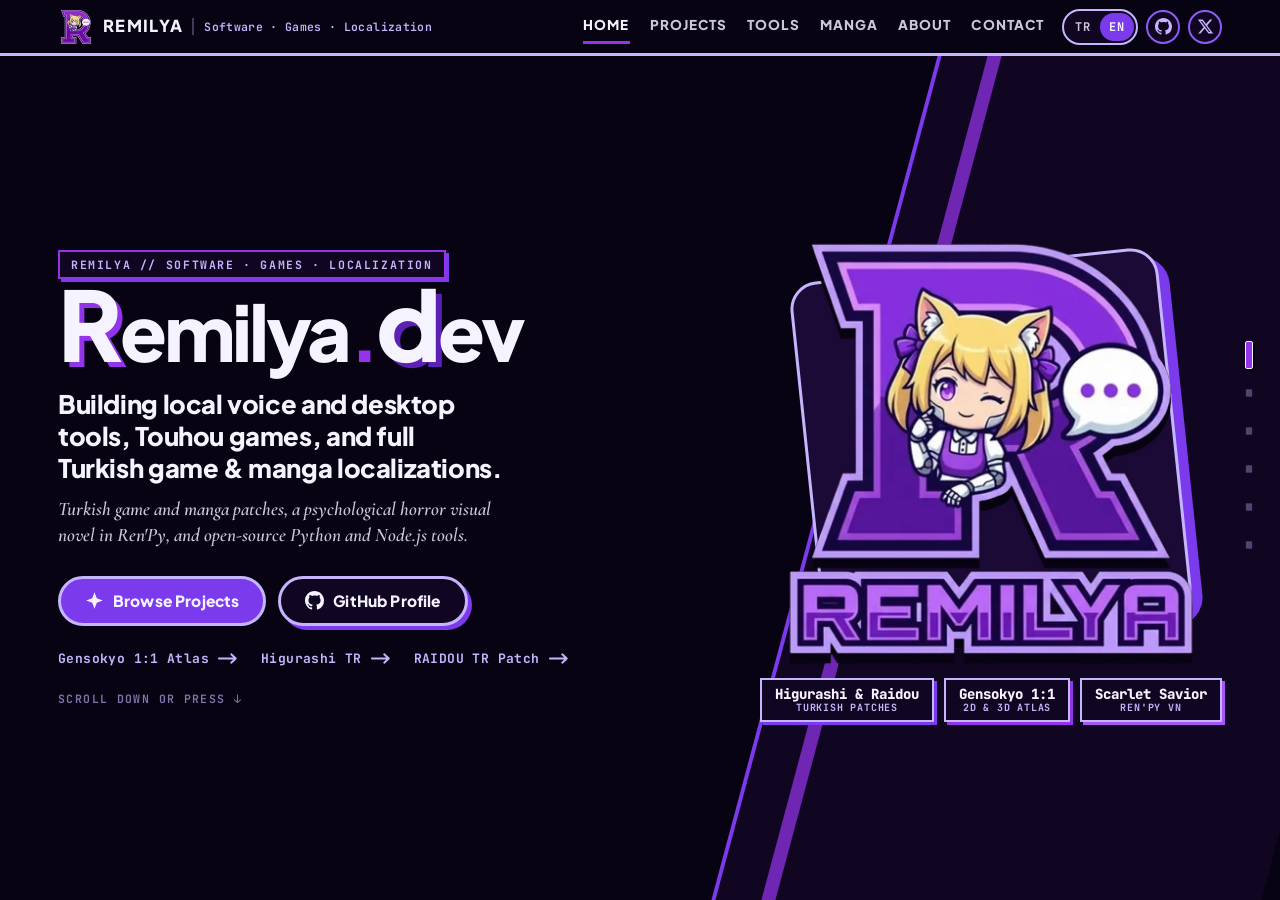
==== commit b811c999: "perf: optimize mobile LCP, TBT, zero-cookie YouTube facade, and responsive WebP assets" ====
--- a/index.html
+++ b/index.html
@@ -87,11 +87,37 @@
 
     <link rel="preconnect" href="https://fonts.googleapis.com" />
     <link rel="preconnect" href="https://fonts.gstatic.com" crossorigin />
+    <link rel="stylesheet" href="styles.css" />
     <link
-      href="https://fonts.googleapis.com/css2?family=Cormorant+Garamond:ital,wght@0,600;1,600;1,700&amp;family=JetBrains+Mono:wght@500;600;700&amp;family=Plus+Jakarta+Sans:wght@500;600;700;800&amp;display=swap"
+      rel="preload"
+      as="image"
+      href="assets/remilya-mascot.webp"
+      imagesrcset="assets/remilya-mascot-440.webp 440w, assets/remilya-mascot.webp 720w"
+      imagesizes="(max-width: 860px) 235px, 430px"
+      fetchpriority="high"
+    />
+    <link rel="modulepreload" href="main.js" />
+    <link rel="modulepreload" href="js/content.js" />
+    <link rel="modulepreload" href="js/deck.js" />
+    <link rel="modulepreload" href="js/slices.js" />
+    <link rel="modulepreload" href="js/showcase.js" />
+    <link
+      rel="preload"
+      as="style"
+      href="https://fonts.googleapis.com/css2?family=Cormorant+Garamond:ital,wght@1,600&amp;family=JetBrains+Mono:wght@600;700&amp;family=Plus+Jakarta+Sans:wght@500;700;800&amp;display=swap"
+    />
+    <link
+      href="https://fonts.googleapis.com/css2?family=Cormorant+Garamond:ital,wght@1,600&amp;family=JetBrains+Mono:wght@600;700&amp;family=Plus+Jakarta+Sans:wght@500;700;800&amp;display=swap"
       rel="stylesheet"
+      media="print"
+      onload="this.media='all'"
     />
-    <link rel="stylesheet" href="styles.css" />
+    <noscript>
+      <link
+        href="https://fonts.googleapis.com/css2?family=Cormorant+Garamond:ital,wght@1,600&amp;family=JetBrains+Mono:wght@600;700&amp;family=Plus+Jakarta+Sans:wght@500;700;800&amp;display=swap"
+        rel="stylesheet"
+      />
+    </noscript>
   </head>
   <body>
     <svg width="0" height="0" style="position: absolute" aria-hidden="true" focusable="false">
@@ -208,7 +234,7 @@
     <header class="lnav">
       <div class="lnav-in">
         <a class="brand" id="brand-link" href="#top" aria-label="Back to top">
-          <img src="assets/remilya-icon.png" alt="" width="36" height="36" />
+          <img src="assets/remilya-icon.webp" alt="" width="36" height="36" fetchpriority="high" />
           <span class="brand-name">REMILYA</span>
           <small class="brand-sub" id="brand-subtitle">Software · Games · Localization</small>
         </a>
@@ -321,10 +347,12 @@
                 <img
                   class="mascot-img"
                   src="assets/remilya-mascot.webp"
+                  srcset="assets/remilya-mascot-440.webp 440w, assets/remilya-mascot.webp 720w"
+                  sizes="(max-width: 860px) 235px, 430px"
                   alt="Remilya OC mascot emblem"
                   width="720"
                   height="720"
-                  decoding="async"
+                  fetchpriority="high"
                 />
               </div>
               <div class="mascot-badges" id="hero-badges">
@@ -350,7 +378,7 @@
       <section class="panel slices" id="library" data-label="Projects" aria-labelledby="slices-sr-title">
         <h2 class="sr-only" id="slices-sr-title">Featured Projects</h2>
 
-        <div class="slices-stage" id="slicesStage">
+        <div class="slices-stage" id="slicesStage" data-step="0">
           <div class="comp-banner" id="slices-comp-banner" aria-hidden="true">
             PROJECT OVERVIEW // PICK A SLICE
           </div>
@@ -369,11 +397,14 @@
                   <a class="sl-frame" href="https://remilya.dev/Gensokyo/" aria-label="Gensokyo 1:1 Interactive Atlas">
                     <img
                       src="assets/gensokyo-cover.webp"
+                      srcset="assets/gensokyo-cover-560.webp 560w, assets/gensokyo-cover.webp 840w"
+                      sizes="(max-width: 720px) 280px, 420px"
                       alt="Gensokyo 1:1 Interactive Atlas cover"
-                      width="1024"
-                      height="683"
+                      width="840"
+                      height="560"
                       loading="lazy"
                       decoding="async"
+                      fetchpriority="low"
                     />
                   </a>
                   <div class="sl-side">
@@ -405,7 +436,7 @@
                 <svg class="lab-ico" aria-hidden="true"><use href="#i-torii" /></svg>
                 <strong class="lab-title" id="sl1-lab-title">Gensokyo 1:1</strong>
                 <span class="lab-sub" id="sl1-lab-sub">2D &amp; 3D Map</span>
-                <a class="lab-cta" id="sl1-lab-cta" href="https://remilya.dev/Gensokyo/">Open ↗</a>
+                <a class="lab-cta" id="sl1-lab-cta" href="https://remilya.dev/Gensokyo/" aria-label="Open Gensokyo 1:1">Open ↗</a>
               </div>
               <p class="sliv" id="sl1-sliv" lang="en" aria-hidden="true">Gensokyo 1:1</p>
             </article>
@@ -421,16 +452,35 @@
 
                 <div class="sl-showcase sl-showcase--video">
                   <div class="higu-video" data-cursor="lock">
-                    <iframe
-                      width="560"
-                      height="315"
-                      src="https://www.youtube.com/embed/wkHrNufNJVA?si=Q4knZo5mNp3nTFoT&amp;controls=0"
-                      title="Higurashi When They Cry TR - YouTube video player"
-                      frameborder="0"
-                      allow="accelerometer; autoplay; clipboard-write; encrypted-media; gyroscope; picture-in-picture; web-share"
-                      referrerpolicy="strict-origin-when-cross-origin"
-                      allowfullscreen
-                    ></iframe>
+                    <button
+                      type="button"
+                      class="yt-lite"
+                      id="higu-yt-btn"
+                      data-yt-id="wkHrNufNJVA"
+                      data-yt-title="Higurashi When They Cry TR - YouTube video player"
+                      aria-label="Higurashi When They Cry TR - Play YouTube video"
+                    >
+                      <img
+                        src="assets/higurashi-video.webp"
+                        alt="Higurashi When They Cry TR video preview"
+                        width="640"
+                        height="360"
+                        loading="lazy"
+                        decoding="async"
+                        fetchpriority="low"
+                      />
+                      <span class="yt-lite__top" aria-hidden="true">Higurashi When They Cry Türkçe Yama</span>
+                      <span class="yt-lite__play" aria-hidden="true">
+                        <svg viewBox="0 0 68 48" width="68" height="48">
+                          <path
+                            class="yt-lite__bg"
+                            d="M66.52 7.74c-.78-2.93-2.49-5.41-5.42-6.19C55.79.13 34 0 34 0S12.21.13 6.9 1.55c-2.93.78-4.63 3.26-5.42 6.19C.06 13.05 0 24 0 24s.06 10.95 1.48 16.26c.78 2.93 2.49 5.41 5.42 6.19C12.21 47.87 34 48 34 48s21.79-.13 27.1-1.55c2.93-.78 4.64-3.26 5.42-6.19C67.94 34.95 68 24 68 24s-.06-10.95-1.48-16.26z"
+                            fill="#ff0000"
+                          />
+                          <path d="M45 24 27 14v20" fill="#ffffff" />
+                        </svg>
+                      </span>
+                    </button>
                   </div>
 
                   <div class="sl-side">
@@ -474,7 +524,7 @@
                 <svg class="lab-ico" aria-hidden="true"><use href="#i-quill" /></svg>
                 <strong class="lab-title" id="sl2-lab-title">Higurashi TR</strong>
                 <span class="lab-sub" id="sl2-lab-sub">All 10 Games · TR Patch</span>
-                <a class="lab-cta" id="sl2-lab-cta" href="https://remilya.dev/Higurashi/">Open ↗</a>
+                <a class="lab-cta" id="sl2-lab-cta" href="https://remilya.dev/Higurashi/" aria-label="Open Higurashi TR">Open ↗</a>
               </div>
               <p class="sliv" id="sl2-sliv" lang="en" aria-hidden="true">Higurashi TR</p>
             </article>
@@ -500,6 +550,7 @@
                       height="215"
                       loading="lazy"
                       decoding="async"
+                      fetchpriority="low"
                     />
                   </a>
                   <div class="sl-side">
@@ -535,6 +586,7 @@
                   href="https://github.com/Remilya/raidou-remastered-tr"
                   target="_blank"
                   rel="noopener noreferrer"
+                  aria-label="Open RAIDOU TR"
                 >
                   Open ↗
                 </a>
@@ -563,6 +615,7 @@
                       height="250"
                       loading="lazy"
                       decoding="async"
+                      fetchpriority="low"
                     />
                   </a>
                   <div class="sl-side">
@@ -605,6 +658,7 @@
                   href="https://remilya356.itch.io/scarlet-savior"
                   target="_blank"
                   rel="noopener noreferrer"
+                  aria-label="Open Scarlet Savior"
                 >
                   Open ↗
                 </a>
@@ -702,12 +756,13 @@
               <div class="tool-card__head">
                 <img
                   class="tool-card__logo"
-                  src="assets/logos/watermark-deksmo.png"
+                  src="assets/logos/watermark-deksmo.webp"
                   alt="Watermark-Deksmo logo"
                   width="44"
                   height="44"
                   loading="lazy"
                   decoding="async"
+                  fetchpriority="low"
                 />
                 <h3>Watermark-Deksmo</h3>
               </div>
@@ -747,6 +802,7 @@
                   height="44"
                   loading="lazy"
                   decoding="async"
+                  fetchpriority="low"
                 />
                 <h3>Deksmo WebGrab</h3>
               </div>
@@ -810,6 +866,7 @@
                       height="371"
                       loading="lazy"
                       decoding="async"
+                      fetchpriority="low"
                     />
                     <span class="manga-card__tag">EP 01</span>
                   </button>
@@ -829,6 +886,7 @@
                       height="371"
                       loading="lazy"
                       decoding="async"
+                      fetchpriority="low"
                     />
                     <span class="manga-card__tag">EP 02</span>
                   </button>
@@ -848,6 +906,7 @@
                       height="382"
                       loading="lazy"
                       decoding="async"
+                      fetchpriority="low"
                     />
                     <span class="manga-card__tag">ARC 01</span>
                   </button>
--- a/styles.css
+++ b/styles.css
@@ -2,6 +2,33 @@
    REMILYA.DEV — ELECTRIC ULTRAVIOLET // ROKKENJIMA ARCHIVE
    Zero-bloat Persona × Bernkastel × Touhou Scroll-Deck & 15° Diagonal Engine
    ========================================================================== */
+
+@font-face {
+  font-family: "Jakarta Fallback";
+  src: local("Arial"), local("Liberation Sans");
+  size-adjust: 101.8%;
+  ascent-override: 97%;
+  descent-override: 24%;
+  line-gap-override: 0%;
+}
+
+@font-face {
+  font-family: "Cormorant Fallback";
+  src: local("Georgia"), local("Times New Roman");
+  size-adjust: 94%;
+  ascent-override: 96%;
+  descent-override: 26%;
+  line-gap-override: 0%;
+}
+
+@font-face {
+  font-family: "Mono Fallback";
+  src: local("Consolas"), local("Courier New"), local("Liberation Mono");
+  size-adjust: 109.1%;
+  ascent-override: 93%;
+  descent-override: 24%;
+  line-gap-override: 0%;
+}
 
 :root {
   /* Opaque Graphic Obsidian-Ultraviolet Base */
@@ -39,9 +66,9 @@
   --ease-io: cubic-bezier(0.7, 0, 0.25, 1);
 
   /* Typography */
-  --font-display: "Plus Jakarta Sans", system-ui, -apple-system, "Segoe UI", sans-serif;
-  --font-serif: "Cormorant Garamond", Georgia, serif;
-  --font-mono: "JetBrains Mono", ui-monospace, SFMono-Regular, Menlo, monospace;
+  --font-display: "Plus Jakarta Sans", "Jakarta Fallback", system-ui, -apple-system, "Segoe UI", sans-serif;
+  --font-serif: "Cormorant Garamond", "Cormorant Fallback", Georgia, serif;
+  --font-mono: "JetBrains Mono", "Mono Fallback", ui-monospace, SFMono-Regular, Menlo, monospace;
   --font-cjk: "Hiragino Kaku Gothic ProN", "Yu Gothic UI", "Yu Gothic", Meiryo, sans-serif;
 }
 
@@ -195,6 +222,16 @@
   scroll-snap-stop: always;
 }
 
+@media (min-height: 541px) {
+  .work-panel,
+  .manga-panel,
+  .journey-panel,
+  .contact-panel {
+    content-visibility: auto;
+    contain-intrinsic-size: 100svh;
+  }
+}
+
 .wrap {
   position: relative;
   z-index: 3;
@@ -227,37 +264,42 @@
   }
 }
 
-/* Right-Edge Stage Dots */
+/* Right-Edge Stage Dots (100% GPU-Composited scaleY + opacity) */
 .dots {
   position: fixed;
-  right: 7px;
+  right: 4px;
   top: 50%;
   transform: translateY(-50%);
   z-index: 70;
   display: flex;
   flex-direction: column;
   align-items: center;
-  gap: 18px;
+  gap: 6px;
+  contain: layout style;
 }
 
 .dot {
   position: relative;
+  display: grid;
+  place-items: center;
+  width: 24px;
+  height: 24px;
+}
+
+.dot::after {
+  content: "";
   width: 6px;
-  height: 6px;
+  height: 22px;
   border-radius: 2px;
-  background: rgba(216, 180, 254, 0.36);
-  transition: height 0.4s var(--ease-io), background 0.25s ease, transform 0.25s ease;
-}
-
-.dot::before {
-  content: "";
-  position: absolute;
-  inset: -9px -10px -9px -14px;
-}
-
-.dot.is-active {
-  height: 22px;
   background: var(--lavender);
+  opacity: 0.36;
+  transform: scaleY(0.28);
+  transition: transform 0.36s var(--ease-io), opacity 0.22s ease;
+}
+
+.dot.is-active::after {
+  opacity: 1;
+  transform: scaleY(1);
   box-shadow: 2px 2px 0 var(--ink);
 }
 
@@ -267,30 +309,36 @@
 
 @media (min-width: 768px) {
   .dots {
-    right: clamp(12px, 1.5vw, 24px);
-    gap: 16px;
+    right: clamp(10px, 1.4vw, 22px);
+    gap: 8px;
   }
 
   .dot {
+    width: 26px;
+    height: 30px;
+  }
+
+  .dot::after {
     width: 8px;
-    height: 8px;
+    height: 28px;
     border: 1.5px solid var(--ink);
-  }
-
-  .dot.is-active {
-    height: 28px;
+    transform: scaleY(0.3);
+  }
+
+  .dot.is-active::after {
     background: var(--amethyst);
     border-color: var(--paper-pure);
-  }
-
-  .dot:hover {
-    background: var(--lavender);
+    transform: scaleY(1);
+  }
+
+  .dot:hover::after {
+    opacity: 0.92;
   }
 
   .dot-label {
     display: block;
     position: absolute;
-    right: 22px;
+    right: 26px;
     top: 50%;
     transform: translate(8px, -50%);
     white-space: nowrap;
@@ -335,6 +383,7 @@
   z-index: 1;
   overflow: hidden;
   pointer-events: none;
+  contain: strict;
 }
 
 .mote {
@@ -504,7 +553,7 @@
   background: var(--ink-raise);
   color: var(--lavender);
   border: 2px solid var(--uv-border);
-  transition: transform 0.18s var(--ease), background 0.18s ease, color 0.18s ease, border-color 0.18s ease;
+  transition: transform 0.18s var(--ease);
 }
 
 .ib:hover {
@@ -623,7 +672,7 @@
   font-size: 15.5px;
   letter-spacing: 0.01em;
   box-shadow: 4px 4px 0 var(--ink);
-  transition: transform 0.18s var(--ease), background 0.18s ease, color 0.18s ease, box-shadow 0.18s var(--ease);
+  transition: transform 0.18s var(--ease);
 }
 
 .btn svg {
@@ -1137,7 +1186,7 @@
   overflow: hidden;
   background: var(--ink);
   box-shadow: 6px 6px 0 var(--ink);
-  transition: transform 0.2s var(--ease), border-color 0.2s ease;
+  transition: transform 0.2s var(--ease);
 }
 
 .sl-frame--ink {
@@ -1208,7 +1257,7 @@
   color: var(--lavender);
 }
 
-/* Slice 2: Higurashi Video & Trilingual Quote Box */
+/* Slice 2: Higurashi Lite YouTube Facade & Trilingual Quote Box */
 .higu-video {
   position: relative;
   width: min(100%, calc(30vh * 16 / 9));
@@ -1226,6 +1275,87 @@
   height: 100%;
   border: 0;
   display: block;
+}
+
+.yt-lite {
+  position: relative;
+  display: block;
+  width: 100%;
+  height: 100%;
+  background: var(--ink);
+  cursor: pointer;
+  overflow: hidden;
+}
+
+.yt-lite img {
+  width: 100%;
+  height: 100%;
+  object-fit: cover;
+  transition: transform 0.28s var(--ease), opacity 0.22s ease;
+}
+
+.yt-lite::after {
+  content: "";
+  position: absolute;
+  inset: 0;
+  background: linear-gradient(
+    180deg,
+    rgba(8, 3, 18, 0.72) 0%,
+    rgba(8, 3, 18, 0.08) 38%,
+    rgba(8, 3, 18, 0.38) 100%
+  );
+  pointer-events: none;
+}
+
+.yt-lite__top {
+  position: absolute;
+  top: 0;
+  left: 0;
+  right: 0;
+  z-index: 2;
+  padding: 10px 14px;
+  font-family: var(--font-display);
+  font-size: 13px;
+  font-weight: 700;
+  color: var(--paper-pure);
+  text-shadow: 0 1px 3px var(--ink);
+  white-space: nowrap;
+  overflow: hidden;
+  text-overflow: ellipsis;
+  pointer-events: none;
+}
+
+.yt-lite__play {
+  position: absolute;
+  left: 50%;
+  top: 50%;
+  z-index: 2;
+  transform: translate(-50%, -50%);
+  width: 68px;
+  height: 48px;
+  filter: drop-shadow(0 4px 10px rgba(8, 3, 18, 0.65));
+  transition: transform 0.2s var(--ease);
+  pointer-events: none;
+}
+
+.yt-lite__bg {
+  opacity: 0.92;
+  transition: opacity 0.18s ease;
+}
+
+.yt-lite:hover img,
+.yt-lite:focus-visible img {
+  transform: scale(1.03);
+}
+
+.yt-lite:hover .yt-lite__play,
+.yt-lite:focus-visible .yt-lite__play {
+  transform: translate(-50%, -50%) scale(1.08);
+}
+
+.yt-lite:hover .yt-lite__bg,
+.yt-lite:focus-visible .yt-lite__bg {
+  opacity: 1;
 }
 
 .higu-top {
@@ -1433,8 +1563,13 @@
   position: absolute;
   inset: 0;
   z-index: var(--z, 1);
+  contain: layout style paint;
   clip-path: polygon(100% 0, 100% 0, 100% 100%, 100% 100%);
   transition: clip-path 0.62s var(--ease-io);
+}
+
+.js .slices-stage[data-step="0"] .sl .body {
+  content-visibility: hidden;
 }
 
 .js .no-tr .sl,
@@ -1611,7 +1746,7 @@
   font-weight: 800;
   text-decoration: none;
   white-space: nowrap;
-  transition: transform 0.16s var(--ease), background 0.18s ease, border-color 0.18s ease;
+  transition: transform 0.16s var(--ease);
 }
 
 .lab-cta:hover {
@@ -1686,7 +1821,7 @@
   background: var(--ink-raise);
   border: 2.5px solid var(--uv-border);
   box-shadow: 6px 6px 0 var(--card-acc, var(--amethyst));
-  transition: transform 0.18s var(--ease), box-shadow 0.18s var(--ease), border-color 0.18s ease;
+  transition: transform 0.18s var(--ease);
 }
 
 .tool-card:hover {
@@ -2009,7 +2144,7 @@
   color: var(--paper-pure);
   border: 2.5px solid var(--lavender);
   box-shadow: 3px 3px 0 var(--violet);
-  transition: transform 0.18s var(--ease), background 0.18s ease, border-color 0.18s ease;
+  transition: transform 0.18s var(--ease);
 }
 
 .car-nav:hover {
@@ -2425,7 +2560,7 @@
   border: 2.5px solid var(--uv-border);
   box-shadow: 5px 5px 0 var(--amethyst);
   text-decoration: none;
-  transition: transform 0.18s var(--ease), background 0.18s ease, border-color 0.18s ease, box-shadow 0.18s var(--ease);
+  transition: transform 0.18s var(--ease);
 }
 
 .social-card:nth-child(2),
@@ -2532,7 +2667,7 @@
   font-weight: 700;
   color: var(--lavender);
   text-decoration: none;
-  transition: background 0.16s ease, color 0.16s ease, border-color 0.16s ease, transform 0.16s var(--ease);
+  transition: transform 0.16s var(--ease);
 }
 
 .route-pill:hover {
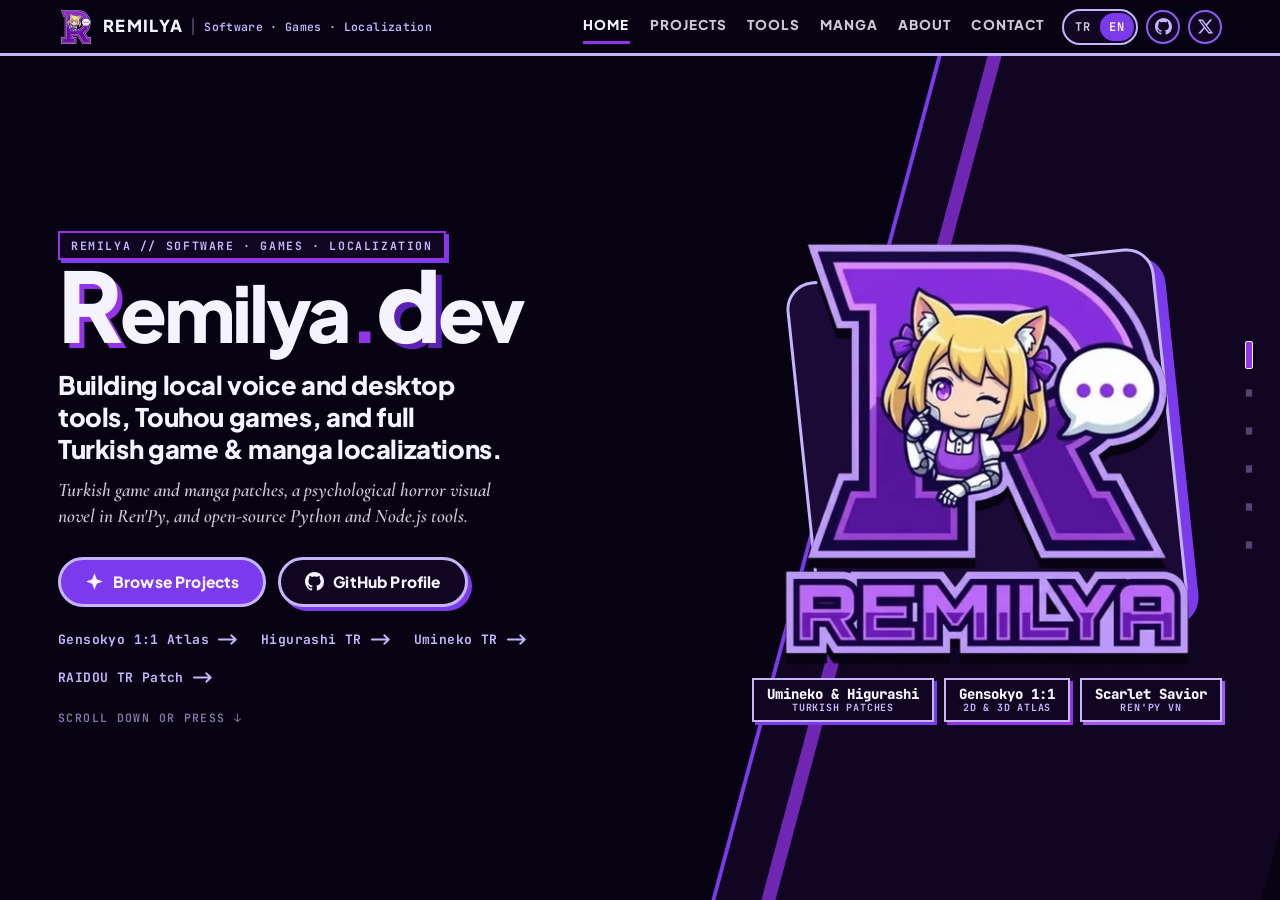
==== commit 79872d8c: "feat: add Umineko When They Cry TR slice alongside Higurashi TR" ====
--- a/index.html
+++ b/index.html
@@ -7,7 +7,7 @@
     <meta
       id="meta-description"
       name="description"
-      content="Independent developer and localizer building local VOICEVOX tools, desktop apps, the 2D/3D Gensokyo 1:1 Atlas, Ren'Py horror visual novel Scarlet Savior, and Turkish game patches for Higurashi and RAIDOU Remastered."
+      content="Independent developer and localizer building local VOICEVOX tools, desktop apps, the 2D/3D Gensokyo 1:1 Atlas, Ren'Py horror visual novel Scarlet Savior, and Turkish game patches for Umineko, Higurashi, and RAIDOU Remastered."
     />
     <meta name="theme-color" content="#080312" />
     <link rel="canonical" href="https://remilya.dev/" />
@@ -22,7 +22,7 @@
     <meta
       id="og-description"
       property="og:description"
-      content="Independent developer and localizer building local VOICEVOX tools, desktop apps, the 2D/3D Gensokyo 1:1 Atlas, Ren'Py horror visual novel Scarlet Savior, and Turkish game patches for Higurashi and RAIDOU Remastered."
+      content="Independent developer and localizer building local VOICEVOX tools, desktop apps, the 2D/3D Gensokyo 1:1 Atlas, Ren'Py horror visual novel Scarlet Savior, and Turkish game patches for Umineko, Higurashi, and RAIDOU Remastered."
     />
     <meta property="og:url" content="https://remilya.dev/" />
     <meta property="og:image" content="https://remilya.dev/assets/remilya-social.jpg" />
@@ -36,7 +36,7 @@
     <meta
       id="twitter-description"
       name="twitter:description"
-      content="Independent developer and localizer building local VOICEVOX tools, desktop apps, the 2D/3D Gensokyo 1:1 Atlas, Ren'Py horror visual novel Scarlet Savior, and Turkish game patches for Higurashi and RAIDOU Remastered."
+      content="Independent developer and localizer building local VOICEVOX tools, desktop apps, the 2D/3D Gensokyo 1:1 Atlas, Ren'Py horror visual novel Scarlet Savior, and Turkish game patches for Umineko, Higurashi, and RAIDOU Remastered."
     />
     <meta name="twitter:image" content="https://remilya.dev/assets/remilya-social.jpg" />
 
@@ -199,6 +199,13 @@
           <path d="M9.5 14.5h5" />
         </g>
       </symbol>
+      <symbol id="i-butterfly" viewBox="0 0 24 24">
+        <g fill="none" stroke="currentColor" stroke-width="2.1" stroke-linecap="round" stroke-linejoin="round">
+          <path d="M12 7.5C9.4 3.4 3.6 3.2 3.2 8.2c-.3 3.4 3.2 5 6.4 4.8-3.5 1.2-5.2 4.6-2.8 6.8 2.2 2 5.2-.6 5.2-4.3" />
+          <path d="M12 7.5c2.6-4.1 8.4-4.3 8.8.7.3 3.4-3.2 5-6.4 4.8 3.5 1.2 5.2 4.6 2.8 6.8-2.2 2-5.2-.6-5.2-4.3" />
+          <path d="M12 6v13" />
+        </g>
+      </symbol>
       <symbol id="i-katana" viewBox="0 0 24 24">
         <g fill="none" stroke="currentColor" stroke-width="2.3" stroke-linecap="round" stroke-linejoin="round">
           <path d="M19.8 4.2 8.5 15.5" />
@@ -326,6 +333,10 @@
                 <span>Higurashi TR</span>
                 <svg aria-hidden="true"><use href="#i-arrow" /></svg>
               </a>
+              <a class="hero-qlink" href="https://remilya.dev/Umineko/">
+                <span>Umineko TR</span>
+                <svg aria-hidden="true"><use href="#i-arrow" /></svg>
+              </a>
               <a
                 class="hero-qlink"
                 href="https://github.com/Remilya/raidou-remastered-tr"
@@ -357,7 +368,7 @@
               </div>
               <div class="mascot-badges" id="hero-badges">
                 <div class="mascot-chip mascot-chip--1">
-                  <strong>Higurashi &amp; Raidou</strong>
+                  <strong>Umineko &amp; Higurashi</strong>
                   <span>Turkish Patches</span>
                 </div>
                 <div class="mascot-chip mascot-chip--2">
@@ -374,7 +385,7 @@
         </div>
       </section>
 
-      <!-- ============================ 2 · THE FOUR SLICES + COMPOSITE ============================ -->
+      <!-- ============================ 2 · THE FIVE SLICES + COMPOSITE ============================ -->
       <section class="panel slices" id="library" data-label="Projects" aria-labelledby="slices-sr-title">
         <h2 class="sr-only" id="slices-sr-title">Featured Projects</h2>
 
@@ -529,11 +540,98 @@
               <p class="sliv" id="sl2-sliv" lang="en" aria-hidden="true">Higurashi TR</p>
             </article>
 
-            <!-- SLICE 3: RAIDOU REMASTERED TR (Royal Indigo Ultraviolet #4c1d95) -->
+            <!-- SLICE 3: UMINEKO TR (Rokkenjima Royal Purple-Amethyst #6b21a8) -->
             <article class="sl sl-3" data-k="3" aria-labelledby="sl3-t">
               <div class="body">
-                <p class="sl-kicker" id="sl3-eyebrow">03 // PC · 100% TURKISH PATCH</p>
-                <h3 class="sl-t" id="sl3-t"><b class="cap">R</b>AIDOU Remastered TR</h3>
+                <p class="sl-kicker" id="sl3-eyebrow">03 // EPISODES 1-8 COMPLETE TURKISH PATCH</p>
+                <h3 class="sl-t" id="sl3-t"><b class="cap">U</b>mineko When They Cry TR</h3>
+                <p class="sl-s" id="sl3-desc">
+                  07th-Mod compatible Turkish patch covering Question &amp; Answer Arcs (Episodes 1-8). Includes Kanji-ready fonts, translated UI and puzzles, and a one-click installer.
+                </p>
+
+                <div class="sl-showcase sl-showcase--video">
+                  <div class="higu-video umi-video" data-cursor="lock">
+                    <button
+                      type="button"
+                      class="yt-lite"
+                      id="umi-video-btn"
+                      data-video-src="https://remilya.dev/Umineko/assets/umineko-tr-fragman.mp4"
+                      aria-label="Umineko When They Cry TR - Play Special Tea Party trailer"
+                    >
+                      <img
+                        src="assets/umineko-video.webp"
+                        alt="Umineko When They Cry TR Special Tea Party trailer preview"
+                        width="640"
+                        height="360"
+                        loading="lazy"
+                        decoding="async"
+                        fetchpriority="low"
+                      />
+                      <span class="yt-lite__top" aria-hidden="true">Umineko Türkçe Yama · Özel Çay Partisi</span>
+                      <span class="yt-lite__play" aria-hidden="true">
+                        <svg viewBox="0 0 68 48" width="68" height="48">
+                          <path
+                            class="yt-lite__bg"
+                            d="M66.52 7.74c-.78-2.93-2.49-5.41-5.42-6.19C55.79.13 34 0 34 0S12.21.13 6.9 1.55c-2.93.78-4.63 3.26-5.42 6.19C.06 13.05 0 24 0 24s.06 10.95 1.48 16.26c.78 2.93 2.49 5.41 5.42 6.19C12.21 47.87 34 48 34 48s21.79-.13 27.1-1.55c2.93-.78 4.64-3.26 5.42-6.19C67.94 34.95 68 24 68 24s-.06-10.95-1.48-16.26z"
+                            fill="#be123c"
+                          />
+                          <path d="M45 24 27 14v20" fill="#ffffff" />
+                        </svg>
+                      </span>
+                    </button>
+                  </div>
+
+                  <div class="sl-side">
+                    <div class="higu-box" data-cursor="lock">
+                      <div class="higu-dialogue">
+                        <div class="higu-top">
+                          <span class="higu-speaker umi-speaker" id="umi-speaker">BEATRICE · THE GOLDEN WITCH</span>
+                          <div class="higu-langs" role="group" aria-labelledby="umi-lang-label">
+                            <span class="sr-only" id="umi-lang-label">Script Language</span>
+                            <button type="button" data-umi-lang="tr" aria-pressed="false">TR</button>
+                            <button type="button" data-umi-lang="en" aria-pressed="true">EN</button>
+                            <button type="button" data-umi-lang="ja" lang="ja" aria-pressed="false">日本語</button>
+                          </div>
+                        </div>
+                        <p class="higu-line umi-line" id="umi-line">
+                          “Listen closely! Everything I speak in red is the absolute truth! There is zero need for proof or debate!”
+                        </p>
+                      </div>
+                    </div>
+
+                    <div class="sl-actions">
+                      <a class="btn btn-violet btn-sm" id="sl3-primary" href="https://remilya.dev/Umineko/">
+                        Open remilya.dev/Umineko →
+                      </a>
+                      <a
+                        class="sl-sublink"
+                        id="sl3-secondary"
+                        href="https://github.com/Remilya/Umineko"
+                        target="_blank"
+                        rel="noopener noreferrer"
+                      >
+                        GitHub / Installer →
+                      </a>
+                    </div>
+                  </div>
+                </div>
+              </div>
+
+              <div class="lab" data-a="center">
+                <span class="lab-idx">03</span>
+                <svg class="lab-ico" aria-hidden="true"><use href="#i-butterfly" /></svg>
+                <strong class="lab-title" id="sl3-lab-title">Umineko TR</strong>
+                <span class="lab-sub" id="sl3-lab-sub">All 8 Episodes · TR Patch</span>
+                <a class="lab-cta" id="sl3-lab-cta" href="https://remilya.dev/Umineko/" aria-label="Open Umineko TR">Open ↗</a>
+              </div>
+              <p class="sliv" id="sl3-sliv" lang="en" aria-hidden="true">Umineko TR</p>
+            </article>
+
+            <!-- SLICE 4: RAIDOU REMASTERED TR (Royal Indigo Ultraviolet #4c1d95) -->
+            <article class="sl sl-4" data-k="4" aria-labelledby="sl4-t">
+              <div class="body">
+                <p class="sl-kicker" id="sl4-eyebrow">04 // PC · 100% TURKISH PATCH</p>
+                <h3 class="sl-t" id="sl4-t"><b class="cap">R</b>AIDOU Remastered TR</h3>
 
                 <div class="sl-showcase sl-showcase--compact">
                   <a
@@ -554,20 +652,20 @@
                     />
                   </a>
                   <div class="sl-side">
-                    <p class="sl-s sl-s--left" id="sl3-desc">
+                    <p class="sl-s sl-s--left" id="sl4-desc">
                       100% Turkish patch for the PC version. Installs translated fonts and full game text in a single click.
                     </p>
                     <div class="sl-actions">
                       <a
                         class="btn btn-lavender btn-sm"
-                        id="sl3-primary"
+                        id="sl4-primary"
                         href="https://github.com/Remilya/raidou-remastered-tr"
                         target="_blank"
                         rel="noopener noreferrer"
                       >
                         GitHub / Download →
                       </a>
-                      <a class="sl-sublink" id="sl3-secondary" href="https://remilya.dev/Raidou/">
+                      <a class="sl-sublink" id="sl4-secondary" href="https://remilya.dev/Raidou/">
                         /Raidou Short Link
                       </a>
                     </div>
@@ -576,13 +674,13 @@
               </div>
 
               <div class="lab" data-a="center">
-                <span class="lab-idx">03</span>
+                <span class="lab-idx">04</span>
                 <svg class="lab-ico" aria-hidden="true"><use href="#i-katana" /></svg>
-                <strong class="lab-title" id="sl3-lab-title">RAIDOU TR</strong>
-                <span class="lab-sub" id="sl3-lab-sub">100% Turkish Patch</span>
+                <strong class="lab-title" id="sl4-lab-title">RAIDOU TR</strong>
+                <span class="lab-sub" id="sl4-lab-sub">100% Turkish Patch</span>
                 <a
                   class="lab-cta"
-                  id="sl3-lab-cta"
+                  id="sl4-lab-cta"
                   href="https://github.com/Remilya/raidou-remastered-tr"
                   target="_blank"
                   rel="noopener noreferrer"
@@ -591,14 +689,14 @@
                   Open ↗
                 </a>
               </div>
-              <p class="sliv" id="sl3-sliv" lang="en" aria-hidden="true">RAIDOU TR</p>
+              <p class="sliv" id="sl4-sliv" lang="en" aria-hidden="true">RAIDOU TR</p>
             </article>
 
-            <!-- SLICE 4: SCARLET SAVIOR (Vivid Electric Ultraviolet #7e22ce) -->
-            <article class="sl sl-4" data-k="4" aria-labelledby="sl4-t">
+            <!-- SLICE 5: SCARLET SAVIOR (Vivid Electric Ultraviolet #7e22ce) -->
+            <article class="sl sl-5" data-k="5" aria-labelledby="sl5-t">
               <div class="body">
-                <p class="sl-kicker" id="sl4-eyebrow">04 // TOUHOU PSYCHOLOGICAL HORROR VISUAL NOVEL</p>
-                <h3 class="sl-t" id="sl4-t"><b class="cap">S</b>carlet Savior</h3>
+                <p class="sl-kicker" id="sl5-eyebrow">05 // TOUHOU PSYCHOLOGICAL HORROR VISUAL NOVEL</p>
+                <h3 class="sl-t" id="sl5-t"><b class="cap">S</b>carlet Savior</h3>
 
                 <div class="sl-showcase sl-showcase--compact">
                   <a
@@ -619,14 +717,14 @@
                     />
                   </a>
                   <div class="sl-side">
-                    <span class="flow-chip flow-chip--accent" id="sl4-badge">Ren'Py Visual Novel</span>
-                    <p class="sl-s sl-s--left" id="sl4-desc">
+                    <span class="flow-chip flow-chip--accent" id="sl5-badge">Ren'Py Visual Novel</span>
+                    <p class="sl-s sl-s--left" id="sl5-desc">
                       A psychological horror visual novel built in Ren'Py and set inside the Scarlet Devil Mansion. Features full Japanese voice acting with Turkish, English, and Japanese subtitles.
                     </p>
                     <div class="sl-actions">
                       <a
                         class="btn btn-ink btn-sm"
-                        id="sl4-primary"
+                        id="sl5-primary"
                         href="https://remilya356.itch.io/scarlet-savior"
                         target="_blank"
                         rel="noopener noreferrer"
@@ -635,7 +733,7 @@
                       </a>
                       <a
                         class="sl-sublink"
-                        id="sl4-secondary"
+                        id="sl5-secondary"
                         href="https://remilya356.itch.io/"
                         target="_blank"
                         rel="noopener noreferrer"
@@ -648,13 +746,13 @@
               </div>
 
               <div class="lab" data-a="center">
-                <span class="lab-idx">04</span>
+                <span class="lab-idx">05</span>
                 <svg class="lab-ico" aria-hidden="true"><use href="#i-scarlet" /></svg>
-                <strong class="lab-title" id="sl4-lab-title">Scarlet Savior</strong>
-                <span class="lab-sub" id="sl4-lab-sub">Ren'Py Visual Novel</span>
+                <strong class="lab-title" id="sl5-lab-title">Scarlet Savior</strong>
+                <span class="lab-sub" id="sl5-lab-sub">Ren'Py Visual Novel</span>
                 <a
                   class="lab-cta"
-                  id="sl4-lab-cta"
+                  id="sl5-lab-cta"
                   href="https://remilya356.itch.io/scarlet-savior"
                   target="_blank"
                   rel="noopener noreferrer"
@@ -663,7 +761,7 @@
                   Open ↗
                 </a>
               </div>
-              <p class="sliv" id="sl4-sliv" lang="en" aria-hidden="true">Scarlet Savior</p>
+              <p class="sliv" id="sl5-sliv" lang="en" aria-hidden="true">Scarlet Savior</p>
             </article>
           </div>
         </div>
@@ -672,6 +770,7 @@
         <div class="slice-snap" style="--k: 2" aria-hidden="true"></div>
         <div class="slice-snap" style="--k: 3" aria-hidden="true"></div>
         <div class="slice-snap" style="--k: 4" aria-hidden="true"></div>
+        <div class="slice-snap" style="--k: 5" aria-hidden="true"></div>
       </section>
 
       <!-- ============================ 3 · OPEN-SOURCE TOOLS ============================ -->
@@ -1035,7 +1134,7 @@
                   <span class="tl-node__kind">OSS · Games · Modding</span>
                 </div>
                 <h3>Independent Software &amp; Game Localization</h3>
-                <p>Turkish patches for the Higurashi series and RAIDOU Remastered, Scarlet Savior on Ren'Py, the Gensokyo 1:1 Atlas, and open-source desktop tools.</p>
+                <p>Turkish patches for Umineko, the Higurashi series, and RAIDOU Remastered, Scarlet Savior on Ren'Py, the Gensokyo 1:1 Atlas, and open-source desktop tools.</p>
               </div>
               <span class="tl-node__dot" aria-hidden="true"></span>
             </li>
@@ -1084,7 +1183,7 @@
               <span class="social-card__body">
                 <strong>GitHub</strong>
                 <span class="social-card__handle">@Remilya</span>
-                <span class="social-card__desc">Higurashi TR, RAIDOU TR &amp; open-source repos</span>
+                <span class="social-card__desc">Umineko TR, Higurashi TR, RAIDOU TR &amp; open-source repos</span>
               </span>
               <svg class="social-card__arr" aria-hidden="true"><use href="#i-arrow" /></svg>
             </a>
@@ -1130,6 +1229,7 @@
             <div class="routes-list" id="short-routes">
               <a class="route-pill" href="https://remilya.dev/Gensokyo/">/Gensokyo</a>
               <a class="route-pill" href="https://remilya.dev/Higurashi/">/Higurashi</a>
+              <a class="route-pill" href="https://remilya.dev/Umineko/">/Umineko</a>
               <a class="route-pill" href="https://remilya.dev/Raidou/">/Raidou</a>
               <a class="route-pill" href="https://remilya.dev/ScarletSavior/">/ScarletSavior</a>
               <a class="route-pill" href="https://remilya.dev/Voicevox/">/Voicevox</a>
--- a/styles.css
+++ b/styles.css
@@ -41,9 +41,10 @@
   --paper-soft: rgba(237, 233, 254, 0.85);
   --paper-faint: rgba(196, 181, 253, 0.66);
 
-  /* Electric Ultraviolet Dark Series (4 Slices + Glow Accents) */
+  /* Electric Ultraviolet Dark Series (5 Slices + Glow Accents) */
   --uv-core: #5b21b6;
   --uv-midnight: #2e1065;
+  --uv-umineko: #6b21a8;
   --uv-indigo: #4c1d95;
   --uv-electric: #7e22ce;
 
@@ -1092,15 +1093,22 @@
   --shadow-c: var(--uv-electric);
 }
 
-/* 03: Royal Indigo Ultraviolet (#4c1d95) */
+/* 03: Rokkenjima Royal Purple-Amethyst (#6b21a8) */
 .sl-3 {
+  --c: var(--uv-umineko);
+  --fg: var(--paper-pure);
+  --shadow-c: var(--ink);
+}
+
+/* 04: Royal Indigo Ultraviolet (#4c1d95) */
+.sl-4 {
   --c: var(--uv-indigo);
   --fg: var(--paper-pure);
   --shadow-c: var(--ink);
 }
 
-/* 04: Vivid Electric Ultraviolet (#7e22ce) */
-.sl-4 {
+/* 05: Vivid Electric Ultraviolet (#7e22ce) */
+.sl-5 {
   --c: var(--uv-electric);
   --fg: var(--paper-pure);
   --shadow-c: var(--ink-panel);
@@ -1270,11 +1278,14 @@
   overflow: hidden;
 }
 
-.higu-video iframe {
+.higu-video iframe,
+.higu-video video {
   width: 100%;
   height: 100%;
   border: 0;
   display: block;
+  object-fit: cover;
+  background: #000;
 }
 
 .yt-lite {
@@ -1428,6 +1439,15 @@
   font-family: var(--font-cjk);
 }
 
+.umi-speaker {
+  background: #be123c;
+  color: #fff1f2;
+}
+
+.umi-line {
+  color: #fecdd3;
+}
+
 /* Slice 4: Single Accent Badge */
 .flow-chip {
   display: inline-block;
@@ -1513,7 +1533,7 @@
 
 /* With JS: Sticky 15° Diagonal Slice Stage */
 .js .slices {
-  height: 500%;
+  height: 600%;
   display: block;
   overflow: visible;
 }
@@ -1521,12 +1541,12 @@
 .js .slices-stage {
   position: sticky;
   top: 0;
-  height: 20%;
+  height: calc(100% / 6);
   overflow: hidden;
 }
 
 .js .slice-snap {
-  height: 20%;
+  height: calc(100% / 6);
   scroll-snap-align: start;
   scroll-snap-stop: always;
 }
@@ -1534,17 +1554,17 @@
 /* Coarse touch screens: half-screen swipe per slice */
 @media (hover: none) and (pointer: coarse) and (min-height: 541px) {
   .js .slices {
-    height: 300%;
+    height: 350%;
   }
   .js .slices-stage {
-    height: calc(100% / 3);
+    height: calc(200% / 7);
   }
   .js .slice-snap {
     position: absolute;
     left: 0;
     right: 0;
-    top: calc(var(--k) * 100% / 6);
-    height: calc(100% / 6);
+    top: calc(var(--k) * 100% / 7);
+    height: calc(100% / 7);
     pointer-events: none;
   }
 }
@@ -1594,7 +1614,8 @@
   transition: opacity 0.42s ease 0.26s;
 }
 
-.js .sl:not(.is-active) iframe {
+.js .sl:not(.is-active) iframe,
+.js .sl:not(.is-active) video {
   pointer-events: none;
 }
 
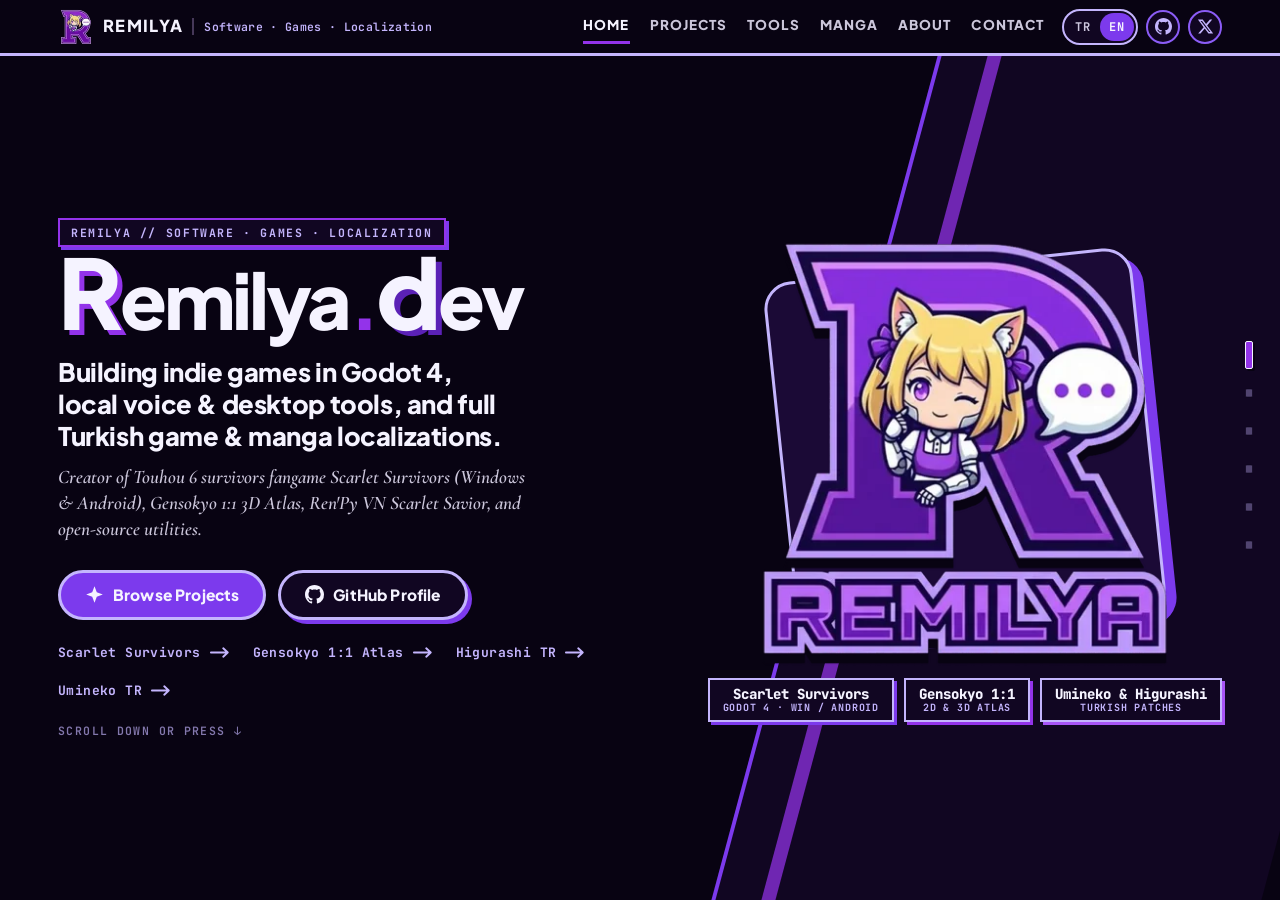
==== commit 3f4b7dcc: "feat: add Scarlet Survivors showcase and Play Store privacy policy" ====
--- a/index.html
+++ b/index.html
@@ -3,11 +3,11 @@
   <head>
     <meta charset="utf-8" />
     <meta name="viewport" content="width=device-width, initial-scale=1, viewport-fit=cover" />
-    <title>Remilya | Open-Source Tools, Touhou Projects &amp; Turkish Game Patches</title>
+    <title>Remilya | Scarlet Survivors, Open-Source Tools &amp; Game Localizations</title>
     <meta
       id="meta-description"
       name="description"
-      content="Independent developer and localizer building local VOICEVOX tools, desktop apps, the 2D/3D Gensokyo 1:1 Atlas, Ren'Py horror visual novel Scarlet Savior, and Turkish game patches for Umineko, Higurashi, and RAIDOU Remastered."
+      content="Independent software &amp; game developer behind Touhou 6 danmaku fangame Scarlet Survivors (Godot 4, Windows &amp; Android), interactive Gensokyo 1:1 Atlas, VOICEVOX/Python desktop tools, and Turkish game patches."
     />
     <meta name="theme-color" content="#080312" />
     <link rel="canonical" href="https://remilya.dev/" />
@@ -18,25 +18,25 @@
     <meta property="og:site_name" content="Remilya" />
     <meta property="og:type" content="website" />
     <meta id="og-locale" property="og:locale" content="en_US" />
-    <meta id="og-title" property="og:title" content="Remilya | Open-Source Tools, Touhou Projects &amp; Turkish Game Patches" />
+    <meta id="og-title" property="og:title" content="Remilya | Scarlet Survivors, Open-Source Tools &amp; Game Localizations" />
     <meta
       id="og-description"
       property="og:description"
-      content="Independent developer and localizer building local VOICEVOX tools, desktop apps, the 2D/3D Gensokyo 1:1 Atlas, Ren'Py horror visual novel Scarlet Savior, and Turkish game patches for Umineko, Higurashi, and RAIDOU Remastered."
+      content="Independent software &amp; game developer behind Touhou 6 danmaku fangame Scarlet Survivors (Godot 4, Windows &amp; Android), interactive Gensokyo 1:1 Atlas, VOICEVOX/Python desktop tools, and Turkish game patches."
     />
     <meta property="og:url" content="https://remilya.dev/" />
     <meta property="og:image" content="https://remilya.dev/assets/remilya-social.jpg" />
     <meta property="og:image:width" content="1200" />
     <meta property="og:image:height" content="630" />
-    <meta property="og:image:alt" content="Remilya: Open-Source Tools, Touhou Projects, and Game &amp; Manga Localization" />
+    <meta property="og:image:alt" content="Remilya: Scarlet Survivors, Open-Source Tools, and Game &amp; Manga Localization" />
 
     <meta name="twitter:card" content="summary_large_image" />
     <meta name="twitter:site" content="@Remilya356" />
-    <meta id="twitter-title" name="twitter:title" content="Remilya | Open-Source Tools, Touhou Projects &amp; Turkish Game Patches" />
+    <meta id="twitter-title" name="twitter:title" content="Remilya | Scarlet Survivors, Open-Source Tools &amp; Game Localizations" />
     <meta
       id="twitter-description"
       name="twitter:description"
-      content="Independent developer and localizer building local VOICEVOX tools, desktop apps, the 2D/3D Gensokyo 1:1 Atlas, Ren'Py horror visual novel Scarlet Savior, and Turkish game patches for Umineko, Higurashi, and RAIDOU Remastered."
+      content="Independent software &amp; game developer behind Touhou 6 danmaku fangame Scarlet Survivors (Godot 4, Windows &amp; Android), interactive Gensokyo 1:1 Atlas, VOICEVOX/Python desktop tools, and Turkish game patches."
     />
     <meta name="twitter:image" content="https://remilya.dev/assets/remilya-social.jpg" />
 
@@ -183,7 +183,17 @@
           d="M12 1.5 14.9 9.1 22.5 12 14.9 14.9 12 22.5 9.1 14.9 1.5 12 9.1 9.1Z"
         />
       </symbol>
-      <!-- Bespoke Thematic Icons for the 4 Slices & Open Source Tools -->
+      <!-- Bespoke Thematic Icons for the 6 Slices & Open Source Tools -->
+      <symbol id="i-danmaku" viewBox="0 0 24 24">
+        <g fill="none" stroke="currentColor" stroke-width="2.1" stroke-linecap="round" stroke-linejoin="round">
+          <circle cx="12" cy="12" r="7.5" />
+          <path d="M12 6.8 13.7 10.3 17.2 12 13.7 13.7 12 17.2 10.3 13.7 6.8 12 10.3 10.3Z" fill="currentColor" stroke="none" />
+          <circle cx="12" cy="2.1" r="1.3" fill="currentColor" stroke="none" />
+          <circle cx="12" cy="21.9" r="1.3" fill="currentColor" stroke="none" />
+          <circle cx="2.1" cy="12" r="1.3" fill="currentColor" stroke="none" />
+          <circle cx="21.9" cy="12" r="1.3" fill="currentColor" stroke="none" />
+        </g>
+      </symbol>
       <symbol id="i-torii" viewBox="0 0 24 24">
         <g fill="none" stroke="currentColor" stroke-width="2.3" stroke-linecap="round" stroke-linejoin="round">
           <path d="M2.5 5.2c4.5 1.5 14.5 1.5 19 0" />
@@ -301,10 +311,10 @@
               <span class="cap">R</span>emilya<span class="title-dot">.</span><span class="cap cap--lavender">d</span>ev
             </h1>
             <p class="hero-lead" id="hero-lead">
-              Building local voice and desktop tools, Touhou games, and full Turkish game &amp; manga localizations.
+              Building indie games in Godot 4, local voice &amp; desktop tools, and full Turkish game &amp; manga localizations.
             </p>
             <p class="hero-sub" id="hero-sub">
-              Turkish game and manga patches, a psychological horror visual novel in Ren'Py, and open-source Python and Node.js tools.
+              Creator of Touhou 6 survivors fangame Scarlet Survivors (Windows &amp; Android), Gensokyo 1:1 3D Atlas, Ren'Py VN Scarlet Savior, and open-source utilities.
             </p>
 
             <div class="ctas">
@@ -325,6 +335,15 @@
             </div>
 
             <div class="hero-qlinks" id="hero-quicklinks">
+              <a
+                class="hero-qlink"
+                href="https://remilya356.itch.io/scarlet-survivors"
+                target="_blank"
+                rel="noopener noreferrer"
+              >
+                <span>Scarlet Survivors</span>
+                <svg aria-hidden="true"><use href="#i-arrow" /></svg>
+              </a>
               <a class="hero-qlink" href="https://remilya.dev/Gensokyo/">
                 <span>Gensokyo 1:1 Atlas</span>
                 <svg aria-hidden="true"><use href="#i-arrow" /></svg>
@@ -335,15 +354,6 @@
               </a>
               <a class="hero-qlink" href="https://remilya.dev/Umineko/">
                 <span>Umineko TR</span>
-                <svg aria-hidden="true"><use href="#i-arrow" /></svg>
-              </a>
-              <a
-                class="hero-qlink"
-                href="https://github.com/Remilya/raidou-remastered-tr"
-                target="_blank"
-                rel="noopener noreferrer"
-              >
-                <span>RAIDOU TR Patch</span>
                 <svg aria-hidden="true"><use href="#i-arrow" /></svg>
               </a>
             </div>
@@ -368,16 +378,16 @@
               </div>
               <div class="mascot-badges" id="hero-badges">
                 <div class="mascot-chip mascot-chip--1">
-                  <strong>Umineko &amp; Higurashi</strong>
-                  <span>Turkish Patches</span>
+                  <strong>Scarlet Survivors</strong>
+                  <span>Godot 4 · Win / Android</span>
                 </div>
                 <div class="mascot-chip mascot-chip--2">
                   <strong>Gensokyo 1:1</strong>
                   <span>2D &amp; 3D Atlas</span>
                 </div>
                 <div class="mascot-chip mascot-chip--3">
-                  <strong>Scarlet Savior</strong>
-                  <span>Ren'Py VN</span>
+                  <strong>Umineko &amp; Higurashi</strong>
+                  <span>Turkish Patches</span>
                 </div>
               </div>
             </div>
@@ -385,7 +395,7 @@
         </div>
       </section>
 
-      <!-- ============================ 2 · THE FIVE SLICES + COMPOSITE ============================ -->
+      <!-- ============================ 2 · THE SIX SLICES + COMPOSITE ============================ -->
       <section class="panel slices" id="library" data-label="Projects" aria-labelledby="slices-sr-title">
         <h2 class="sr-only" id="slices-sr-title">Featured Projects</h2>
 
@@ -395,12 +405,104 @@
           </div>
 
           <div class="slices-area" id="slicesArea">
-            <!-- SLICE 1: GENSOKYO 1:1 (Core Electric Violet #5b21b6) -->
+            <!-- SLICE 1: SCARLET SURVIVORS (Deep Royal Amethyst #3b0764) -->
             <article class="sl sl-1" data-k="1" aria-labelledby="sl1-t">
               <div class="body">
-                <p class="sl-kicker" id="sl1-eyebrow">01 // 2D MAP &amp; THREE.JS 3D ATLAS</p>
-                <h3 class="sl-t" id="sl1-t"><b class="cap">G</b>ensokyo 1:1 Interactive Atlas</h3>
+                <p class="sl-kicker" id="sl1-eyebrow">01 // GODOT 4 DANMAKU SURVIVORS (WINDOWS &amp; ANDROID)</p>
+                <h3 class="sl-t" id="sl1-t"><b class="cap">S</b>carlet Survivors</h3>
                 <p class="sl-s" id="sl1-desc">
+                  Portrait bullet-heaven survivors fangame set in Touhou 6 (EoSD), built in Godot 4 with a deterministic Python pixel/voxel pipeline (zero AI art or music), 12 playable heroes, 7 boss stages, 31 Spell Cards, and built-in EN / TR / JP localization.
+                </p>
+
+                <div class="sl-showcase sl-showcase--video">
+                  <div class="higu-video" data-cursor="lock">
+                    <button
+                      type="button"
+                      class="yt-lite yt-lite--pixel"
+                      id="scarlet-yt-btn"
+                      data-yt-id="Y_lwLCn5oVw"
+                      data-yt-title="Scarlet Survivors - Official 16:9 Trailer"
+                      aria-label="Scarlet Survivors - Play official 16:9 YouTube trailer"
+                    >
+                      <img
+                        class="is-pixel"
+                        src="assets/scarlet-survivors-video.webp"
+                        alt="Scarlet Survivors pixel-art cover and Stage 6 Lunatic danmaku gameplay preview"
+                        width="960"
+                        height="540"
+                        loading="lazy"
+                        decoding="async"
+                        fetchpriority="low"
+                      />
+                      <span class="yt-lite__top" id="scarlet-yt-top" aria-hidden="true">Official 16:9 Trailer</span>
+                      <span class="yt-lite__play" aria-hidden="true">
+                        <svg viewBox="0 0 68 48" width="68" height="48">
+                          <path
+                            class="yt-lite__bg"
+                            d="M66.52 7.74c-.78-2.93-2.49-5.41-5.42-6.19C55.79.13 34 0 34 0S12.21.13 6.9 1.55c-2.93.78-4.63 3.26-5.42 6.19C.06 13.05 0 24 0 24s.06 10.95 1.48 16.26c.78 2.93 2.49 5.41 5.42 6.19C12.21 47.87 34 48 34 48s21.79-.13 27.1-1.55c2.93-.78 4.64-3.26 5.42-6.19C67.94 34.95 68 24 68 24s-.06-10.95-1.48-16.26z"
+                            fill="#be123c"
+                          />
+                          <path d="M45 24 27 14v20" fill="#ffffff" />
+                        </svg>
+                      </span>
+                    </button>
+                  </div>
+
+                  <div class="sl-side">
+                    <ul class="sl-pills" id="sl1-pills">
+                      <li class="sl-pill">12 Heroes · 7 Stages · 31 Spell Cards</li>
+                      <li class="sl-pill">Godot 4 (GDScript/C#) · Zero-AI Pipeline</li>
+                      <li class="sl-pill">Windows x64 &amp; Android APK (EN / TR / JP)</li>
+                    </ul>
+                    <div class="sl-actions">
+                      <a
+                        class="btn btn-violet btn-sm"
+                        id="sl1-primary"
+                        href="https://remilya356.itch.io/scarlet-survivors"
+                        target="_blank"
+                        rel="noopener noreferrer"
+                      >
+                        Play Free on itch.io →
+                      </a>
+                      <a
+                        class="sl-sublink"
+                        id="sl1-secondary"
+                        href="https://youtu.be/Y_lwLCn5oVw"
+                        target="_blank"
+                        rel="noopener noreferrer"
+                      >
+                        Watch 16:9 Trailer →
+                      </a>
+                    </div>
+                  </div>
+                </div>
+              </div>
+
+              <div class="lab" data-a="center">
+                <span class="lab-idx">01</span>
+                <svg class="lab-ico" aria-hidden="true"><use href="#i-danmaku" /></svg>
+                <strong class="lab-title" id="sl1-lab-title">Scarlet Survivors</strong>
+                <span class="lab-sub" id="sl1-lab-sub">Godot 4 · Win / Android</span>
+                <a
+                  class="lab-cta"
+                  id="sl1-lab-cta"
+                  href="https://remilya356.itch.io/scarlet-survivors"
+                  target="_blank"
+                  rel="noopener noreferrer"
+                  aria-label="Open Scarlet Survivors"
+                >
+                  Open ↗
+                </a>
+              </div>
+              <p class="sliv" id="sl1-sliv" lang="en" aria-hidden="true">Scarlet Survivors</p>
+            </article>
+
+            <!-- SLICE 2: GENSOKYO 1:1 (Core Electric Violet #5b21b6) -->
+            <article class="sl sl-2" data-k="2" aria-labelledby="sl2-t">
+              <div class="body">
+                <p class="sl-kicker" id="sl2-eyebrow">02 // 2D MAP &amp; THREE.JS 3D ATLAS</p>
+                <h3 class="sl-t" id="sl2-t"><b class="cap">G</b>ensokyo 1:1 Interactive Atlas</h3>
+                <p class="sl-s" id="sl2-desc">
                   Explore Touhou's Gensokyo across a 2D cartographic scroll or a Three.js 3D terrain view, with location guides, character profiles, and a point-to-point travel calculator.
                 </p>
 
@@ -419,18 +521,18 @@
                     />
                   </a>
                   <div class="sl-side">
-                    <ul class="sl-pills" id="sl1-pills">
+                    <ul class="sl-pills" id="sl2-pills">
                       <li class="sl-pill">2D Scroll &amp; Three.js 3D</li>
                       <li class="sl-pill">114+ Regions &amp; 143 Cast</li>
                       <li class="sl-pill">Route &amp; Travel Calculator</li>
                     </ul>
                     <div class="sl-actions">
-                      <a class="btn btn-ink btn-sm" id="sl1-primary" href="https://remilya.dev/Gensokyo/">
+                      <a class="btn btn-ink btn-sm" id="sl2-primary" href="https://remilya.dev/Gensokyo/">
                         Open remilya.dev/Gensokyo →
                       </a>
                       <a
                         class="sl-sublink"
-                        id="sl1-secondary"
+                        id="sl2-secondary"
                         href="https://github.com/Remilya/gensokyo-assets"
                         target="_blank"
                         rel="noopener noreferrer"
@@ -443,21 +545,21 @@
               </div>
 
               <div class="lab" data-a="center">
-                <span class="lab-idx">01</span>
+                <span class="lab-idx">02</span>
                 <svg class="lab-ico" aria-hidden="true"><use href="#i-torii" /></svg>
-                <strong class="lab-title" id="sl1-lab-title">Gensokyo 1:1</strong>
-                <span class="lab-sub" id="sl1-lab-sub">2D &amp; 3D Map</span>
-                <a class="lab-cta" id="sl1-lab-cta" href="https://remilya.dev/Gensokyo/" aria-label="Open Gensokyo 1:1">Open ↗</a>
-              </div>
-              <p class="sliv" id="sl1-sliv" lang="en" aria-hidden="true">Gensokyo 1:1</p>
+                <strong class="lab-title" id="sl2-lab-title">Gensokyo 1:1</strong>
+                <span class="lab-sub" id="sl2-lab-sub">2D &amp; 3D Map</span>
+                <a class="lab-cta" id="sl2-lab-cta" href="https://remilya.dev/Gensokyo/" aria-label="Open Gensokyo 1:1">Open ↗</a>
+              </div>
+              <p class="sliv" id="sl2-sliv" lang="en" aria-hidden="true">Gensokyo 1:1</p>
             </article>
 
-            <!-- SLICE 2: HIGURASHI TR (Midnight Ultraviolet #2e1065) -->
-            <article class="sl sl-2" data-k="2" aria-labelledby="sl2-t">
+            <!-- SLICE 3: HIGURASHI TR (Midnight Ultraviolet #2e1065) -->
+            <article class="sl sl-3" data-k="3" aria-labelledby="sl3-t">
               <div class="body">
-                <p class="sl-kicker" id="sl2-eyebrow">02 // CHAPTERS 1-10 COMPLETE TURKISH PATCH</p>
-                <h3 class="sl-t" id="sl2-t"><b class="cap">H</b>igurashi When They Cry TR</h3>
-                <p class="sl-s" id="sl2-desc">
+                <p class="sl-kicker" id="sl3-eyebrow">03 // CHAPTERS 1-10 COMPLETE TURKISH PATCH</p>
+                <h3 class="sl-t" id="sl3-t"><b class="cap">H</b>igurashi When They Cry TR</h3>
+                <p class="sl-s" id="sl3-desc">
                   07th-Mod compatible Turkish patch covering all 10 Higurashi Hou, Rei, and Hou+ games. Includes translated in-game visuals and a one-click installer.
                 </p>
 
@@ -513,12 +615,12 @@
                     </div>
 
                     <div class="sl-actions">
-                      <a class="btn btn-violet btn-sm" id="sl2-primary" href="https://remilya.dev/Higurashi/">
+                      <a class="btn btn-violet btn-sm" id="sl3-primary" href="https://remilya.dev/Higurashi/">
                         Open remilya.dev/Higurashi →
                       </a>
                       <a
                         class="sl-sublink"
-                        id="sl2-secondary"
+                        id="sl3-secondary"
                         href="https://github.com/Remilya/Higurashi"
                         target="_blank"
                         rel="noopener noreferrer"
@@ -531,21 +633,21 @@
               </div>
 
               <div class="lab" data-a="center">
-                <span class="lab-idx">02</span>
+                <span class="lab-idx">03</span>
                 <svg class="lab-ico" aria-hidden="true"><use href="#i-quill" /></svg>
-                <strong class="lab-title" id="sl2-lab-title">Higurashi TR</strong>
-                <span class="lab-sub" id="sl2-lab-sub">All 10 Games · TR Patch</span>
-                <a class="lab-cta" id="sl2-lab-cta" href="https://remilya.dev/Higurashi/" aria-label="Open Higurashi TR">Open ↗</a>
-              </div>
-              <p class="sliv" id="sl2-sliv" lang="en" aria-hidden="true">Higurashi TR</p>
+                <strong class="lab-title" id="sl3-lab-title">Higurashi TR</strong>
+                <span class="lab-sub" id="sl3-lab-sub">All 10 Games · TR Patch</span>
+                <a class="lab-cta" id="sl3-lab-cta" href="https://remilya.dev/Higurashi/" aria-label="Open Higurashi TR">Open ↗</a>
+              </div>
+              <p class="sliv" id="sl3-sliv" lang="en" aria-hidden="true">Higurashi TR</p>
             </article>
 
-            <!-- SLICE 3: UMINEKO TR (Rokkenjima Royal Purple-Amethyst #6b21a8) -->
-            <article class="sl sl-3" data-k="3" aria-labelledby="sl3-t">
+            <!-- SLICE 4: UMINEKO TR (Rokkenjima Royal Purple-Amethyst #6b21a8) -->
+            <article class="sl sl-4" data-k="4" aria-labelledby="sl4-t">
               <div class="body">
-                <p class="sl-kicker" id="sl3-eyebrow">03 // EPISODES 1-8 COMPLETE TURKISH PATCH</p>
-                <h3 class="sl-t" id="sl3-t"><b class="cap">U</b>mineko When They Cry TR</h3>
-                <p class="sl-s" id="sl3-desc">
+                <p class="sl-kicker" id="sl4-eyebrow">04 // EPISODES 1-8 COMPLETE TURKISH PATCH</p>
+                <h3 class="sl-t" id="sl4-t"><b class="cap">U</b>mineko When They Cry TR</h3>
+                <p class="sl-s" id="sl4-desc">
                   07th-Mod compatible Turkish patch covering Question &amp; Answer Arcs (Episodes 1-8). Includes Kanji-ready fonts, translated UI and puzzles, and a one-click installer.
                 </p>
 
@@ -600,12 +702,12 @@
                     </div>
 
                     <div class="sl-actions">
-                      <a class="btn btn-violet btn-sm" id="sl3-primary" href="https://remilya.dev/Umineko/">
+                      <a class="btn btn-violet btn-sm" id="sl4-primary" href="https://remilya.dev/Umineko/">
                         Open remilya.dev/Umineko →
                       </a>
                       <a
                         class="sl-sublink"
-                        id="sl3-secondary"
+                        id="sl4-secondary"
                         href="https://github.com/Remilya/Umineko"
                         target="_blank"
                         rel="noopener noreferrer"
@@ -618,20 +720,20 @@
               </div>
 
               <div class="lab" data-a="center">
-                <span class="lab-idx">03</span>
+                <span class="lab-idx">04</span>
                 <svg class="lab-ico" aria-hidden="true"><use href="#i-butterfly" /></svg>
-                <strong class="lab-title" id="sl3-lab-title">Umineko TR</strong>
-                <span class="lab-sub" id="sl3-lab-sub">All 8 Episodes · TR Patch</span>
-                <a class="lab-cta" id="sl3-lab-cta" href="https://remilya.dev/Umineko/" aria-label="Open Umineko TR">Open ↗</a>
-              </div>
-              <p class="sliv" id="sl3-sliv" lang="en" aria-hidden="true">Umineko TR</p>
+                <strong class="lab-title" id="sl4-lab-title">Umineko TR</strong>
+                <span class="lab-sub" id="sl4-lab-sub">All 8 Episodes · TR Patch</span>
+                <a class="lab-cta" id="sl4-lab-cta" href="https://remilya.dev/Umineko/" aria-label="Open Umineko TR">Open ↗</a>
+              </div>
+              <p class="sliv" id="sl4-sliv" lang="en" aria-hidden="true">Umineko TR</p>
             </article>
 
-            <!-- SLICE 4: RAIDOU REMASTERED TR (Royal Indigo Ultraviolet #4c1d95) -->
-            <article class="sl sl-4" data-k="4" aria-labelledby="sl4-t">
+            <!-- SLICE 5: RAIDOU REMASTERED TR (Royal Indigo Ultraviolet #4c1d95) -->
+            <article class="sl sl-5" data-k="5" aria-labelledby="sl5-t">
               <div class="body">
-                <p class="sl-kicker" id="sl4-eyebrow">04 // PC · 100% TURKISH PATCH</p>
-                <h3 class="sl-t" id="sl4-t"><b class="cap">R</b>AIDOU Remastered TR</h3>
+                <p class="sl-kicker" id="sl5-eyebrow">05 // PC · 100% TURKISH PATCH</p>
+                <h3 class="sl-t" id="sl5-t"><b class="cap">R</b>AIDOU Remastered TR</h3>
 
                 <div class="sl-showcase sl-showcase--compact">
                   <a
@@ -652,20 +754,20 @@
                     />
                   </a>
                   <div class="sl-side">
-                    <p class="sl-s sl-s--left" id="sl4-desc">
+                    <p class="sl-s sl-s--left" id="sl5-desc">
                       100% Turkish patch for the PC version. Installs translated fonts and full game text in a single click.
                     </p>
                     <div class="sl-actions">
                       <a
                         class="btn btn-lavender btn-sm"
-                        id="sl4-primary"
+                        id="sl5-primary"
                         href="https://github.com/Remilya/raidou-remastered-tr"
                         target="_blank"
                         rel="noopener noreferrer"
                       >
                         GitHub / Download →
                       </a>
-                      <a class="sl-sublink" id="sl4-secondary" href="https://remilya.dev/Raidou/">
+                      <a class="sl-sublink" id="sl5-secondary" href="https://remilya.dev/Raidou/">
                         /Raidou Short Link
                       </a>
                     </div>
@@ -674,13 +776,13 @@
               </div>
 
               <div class="lab" data-a="center">
-                <span class="lab-idx">04</span>
+                <span class="lab-idx">05</span>
                 <svg class="lab-ico" aria-hidden="true"><use href="#i-katana" /></svg>
-                <strong class="lab-title" id="sl4-lab-title">RAIDOU TR</strong>
-                <span class="lab-sub" id="sl4-lab-sub">100% Turkish Patch</span>
+                <strong class="lab-title" id="sl5-lab-title">RAIDOU TR</strong>
+                <span class="lab-sub" id="sl5-lab-sub">100% Turkish Patch</span>
                 <a
                   class="lab-cta"
-                  id="sl4-lab-cta"
+                  id="sl5-lab-cta"
                   href="https://github.com/Remilya/raidou-remastered-tr"
                   target="_blank"
                   rel="noopener noreferrer"
@@ -689,14 +791,14 @@
                   Open ↗
                 </a>
               </div>
-              <p class="sliv" id="sl4-sliv" lang="en" aria-hidden="true">RAIDOU TR</p>
+              <p class="sliv" id="sl5-sliv" lang="en" aria-hidden="true">RAIDOU TR</p>
             </article>
 
-            <!-- SLICE 5: SCARLET SAVIOR (Vivid Electric Ultraviolet #7e22ce) -->
-            <article class="sl sl-5" data-k="5" aria-labelledby="sl5-t">
+            <!-- SLICE 6: SCARLET SAVIOR (Vivid Electric Ultraviolet #7e22ce) -->
+            <article class="sl sl-6" data-k="6" aria-labelledby="sl6-t">
               <div class="body">
-                <p class="sl-kicker" id="sl5-eyebrow">05 // TOUHOU PSYCHOLOGICAL HORROR VISUAL NOVEL</p>
-                <h3 class="sl-t" id="sl5-t"><b class="cap">S</b>carlet Savior</h3>
+                <p class="sl-kicker" id="sl6-eyebrow">06 // TOUHOU PSYCHOLOGICAL HORROR VISUAL NOVEL</p>
+                <h3 class="sl-t" id="sl6-t"><b class="cap">S</b>carlet Savior</h3>
 
                 <div class="sl-showcase sl-showcase--compact">
                   <a
@@ -717,14 +819,14 @@
                     />
                   </a>
                   <div class="sl-side">
-                    <span class="flow-chip flow-chip--accent" id="sl5-badge">Ren'Py Visual Novel</span>
-                    <p class="sl-s sl-s--left" id="sl5-desc">
+                    <span class="flow-chip flow-chip--accent" id="sl6-badge">Ren'Py Visual Novel</span>
+                    <p class="sl-s sl-s--left" id="sl6-desc">
                       A psychological horror visual novel built in Ren'Py and set inside the Scarlet Devil Mansion. Features full Japanese voice acting with Turkish, English, and Japanese subtitles.
                     </p>
                     <div class="sl-actions">
                       <a
                         class="btn btn-ink btn-sm"
-                        id="sl5-primary"
+                        id="sl6-primary"
                         href="https://remilya356.itch.io/scarlet-savior"
                         target="_blank"
                         rel="noopener noreferrer"
@@ -733,7 +835,7 @@
                       </a>
                       <a
                         class="sl-sublink"
-                        id="sl5-secondary"
+                        id="sl6-secondary"
                         href="https://remilya356.itch.io/"
                         target="_blank"
                         rel="noopener noreferrer"
@@ -746,13 +848,13 @@
               </div>
 
               <div class="lab" data-a="center">
-                <span class="lab-idx">05</span>
+                <span class="lab-idx">06</span>
                 <svg class="lab-ico" aria-hidden="true"><use href="#i-scarlet" /></svg>
-                <strong class="lab-title" id="sl5-lab-title">Scarlet Savior</strong>
-                <span class="lab-sub" id="sl5-lab-sub">Ren'Py Visual Novel</span>
+                <strong class="lab-title" id="sl6-lab-title">Scarlet Savior</strong>
+                <span class="lab-sub" id="sl6-lab-sub">Ren'Py Visual Novel</span>
                 <a
                   class="lab-cta"
-                  id="sl5-lab-cta"
+                  id="sl6-lab-cta"
                   href="https://remilya356.itch.io/scarlet-savior"
                   target="_blank"
                   rel="noopener noreferrer"
@@ -761,7 +863,7 @@
                   Open ↗
                 </a>
               </div>
-              <p class="sliv" id="sl5-sliv" lang="en" aria-hidden="true">Scarlet Savior</p>
+              <p class="sliv" id="sl6-sliv" lang="en" aria-hidden="true">Scarlet Savior</p>
             </article>
           </div>
         </div>
@@ -771,6 +873,7 @@
         <div class="slice-snap" style="--k: 3" aria-hidden="true"></div>
         <div class="slice-snap" style="--k: 4" aria-hidden="true"></div>
         <div class="slice-snap" style="--k: 5" aria-hidden="true"></div>
+        <div class="slice-snap" style="--k: 6" aria-hidden="true"></div>
       </section>
 
       <!-- ============================ 3 · OPEN-SOURCE TOOLS ============================ -->
@@ -1134,7 +1237,7 @@
                   <span class="tl-node__kind">OSS · Games · Modding</span>
                 </div>
                 <h3>Independent Software &amp; Game Localization</h3>
-                <p>Turkish patches for Umineko, the Higurashi series, and RAIDOU Remastered, Scarlet Savior on Ren'Py, the Gensokyo 1:1 Atlas, and open-source desktop tools.</p>
+                <p>Built Touhou 6 action game Scarlet Survivors (Godot 4, Windows &amp; Android), Gensokyo 1:1 Atlas, Ren'Py VN Scarlet Savior, Turkish patches for Umineko, Higurashi, and RAIDOU Remastered, plus open-source desktop tools.</p>
               </div>
               <span class="tl-node__dot" aria-hidden="true"></span>
             </li>
@@ -1143,6 +1246,8 @@
           <div class="stack-bar">
             <p class="stack-bar__label" id="stack-label">LANGUAGES, ENGINES &amp; TOOLS</p>
             <div class="stack-cloud" id="stack-cloud">
+              <span class="stack-pill">Godot 4 (GDScript / C#)</span>
+              <span class="stack-pill">Android SDK / APK</span>
               <span class="stack-pill">Python</span>
               <span class="stack-pill">Node.js</span>
               <span class="stack-pill">JavaScript (ES6+)</span>
@@ -1218,7 +1323,7 @@
               <span class="social-card__body">
                 <strong>itch.io</strong>
                 <span class="social-card__handle">@remilya356</span>
-                <span class="social-card__desc">Scarlet Savior VN &amp; 3D game assets</span>
+                <span class="social-card__desc">Scarlet Survivors (Win/APK), Scarlet Savior VN &amp; 3D assets</span>
               </span>
               <svg class="social-card__arr" aria-hidden="true"><use href="#i-arrow" /></svg>
             </a>
@@ -1227,6 +1332,7 @@
           <div class="routes-box">
             <p class="routes-box__title" id="routes-title">SHORT LINKS (REMILYA.DEV)</p>
             <div class="routes-list" id="short-routes">
+              <a class="route-pill" href="https://remilya.dev/ScarletSurvivors/">/ScarletSurvivors</a>
               <a class="route-pill" href="https://remilya.dev/Gensokyo/">/Gensokyo</a>
               <a class="route-pill" href="https://remilya.dev/Higurashi/">/Higurashi</a>
               <a class="route-pill" href="https://remilya.dev/Umineko/">/Umineko</a>
--- a/styles.css
+++ b/styles.css
@@ -41,7 +41,8 @@
   --paper-soft: rgba(237, 233, 254, 0.85);
   --paper-faint: rgba(196, 181, 253, 0.66);
 
-  /* Electric Ultraviolet Dark Series (5 Slices + Glow Accents) */
+  /* Electric Ultraviolet Dark Series (6 Slices + Glow Accents) */
+  --uv-royal: #3b0764;
   --uv-core: #5b21b6;
   --uv-midnight: #2e1065;
   --uv-umineko: #6b21a8;
@@ -539,8 +540,8 @@
   transition: background 0.18s ease, color 0.18s ease;
 }
 
-.locale-button.is-active,
-.locale-button[aria-pressed="true"] {
+html[lang="tr"] .locale-button[data-locale="tr"],
+html:not([lang="tr"]) .locale-button[data-locale="en"] {
   background: var(--violet);
   color: var(--paper-pure);
 }
@@ -1062,8 +1063,8 @@
 }
 
 /* ==========================================================================
-   STAGE 2 · THE FOUR ELECTRIC ULTRAVIOLET SLICES + STEP 5 COMPOSITE (#library)
-   #5b21b6 → #2e1065 → #4c1d95 → #7e22ce (Zero white backgrounds)
+   STAGE 2 · THE SIX ELECTRIC ULTRAVIOLET SLICES + STEP 7 COMPOSITE (#library)
+   #3b0764 → #5b21b6 → #2e1065 → #6b21a8 → #4c1d95 → #7e22ce (Zero white backgrounds)
    ========================================================================== */
 
 .slices {
@@ -1079,36 +1080,43 @@
   color: var(--fg);
 }
 
-/* 01: Core Electric Violet (#5b21b6) */
+/* 01: Deep Royal Amethyst (#3b0764) — Scarlet Survivors */
 .sl-1 {
+  --c: var(--uv-royal);
+  --fg: var(--paper-pure);
+  --shadow-c: var(--uv-electric);
+}
+
+/* 02: Core Electric Violet (#5b21b6) — Gensokyo 1:1 */
+.sl-2 {
   --c: var(--uv-core);
   --fg: var(--paper-pure);
   --shadow-c: var(--ink);
 }
 
-/* 02: Midnight Ultraviolet (#2e1065) */
-.sl-2 {
+/* 03: Midnight Ultraviolet (#2e1065) — Higurashi TR */
+.sl-3 {
   --c: var(--uv-midnight);
   --fg: var(--paper-pure);
   --shadow-c: var(--uv-electric);
 }
 
-/* 03: Rokkenjima Royal Purple-Amethyst (#6b21a8) */
-.sl-3 {
+/* 04: Rokkenjima Royal Purple-Amethyst (#6b21a8) — Umineko TR */
+.sl-4 {
   --c: var(--uv-umineko);
   --fg: var(--paper-pure);
   --shadow-c: var(--ink);
 }
 
-/* 04: Royal Indigo Ultraviolet (#4c1d95) */
-.sl-4 {
+/* 05: Royal Indigo Ultraviolet (#4c1d95) — RAIDOU TR */
+.sl-5 {
   --c: var(--uv-indigo);
   --fg: var(--paper-pure);
   --shadow-c: var(--ink);
 }
 
-/* 05: Vivid Electric Ultraviolet (#7e22ce) */
-.sl-5 {
+/* 06: Vivid Electric Ultraviolet (#7e22ce) — Scarlet Savior */
+.sl-6 {
   --c: var(--uv-electric);
   --fg: var(--paper-pure);
   --shadow-c: var(--ink-panel);
@@ -1354,9 +1362,46 @@
   transition: opacity 0.18s ease;
 }
 
+.is-pixel {
+  image-rendering: crisp-edges;
+  image-rendering: pixelated;
+}
+
 .yt-lite:hover img,
 .yt-lite:focus-visible img {
   transform: scale(1.03);
+}
+
+.yt-lite:hover img.is-pixel,
+.yt-lite:focus-visible img.is-pixel {
+  transform: none;
+  filter: brightness(1.08);
+}
+
+.yt-lite--pixel::after {
+  background: radial-gradient(
+    circle at 50% 50%,
+    rgba(8, 3, 18, 0.24) 0%,
+    rgba(8, 3, 18, 0.04) 55%,
+    rgba(8, 3, 18, 0.22) 100%
+  );
+}
+
+.yt-lite--pixel .yt-lite__top {
+  top: calc(50% + 30px);
+  left: 50%;
+  right: auto;
+  transform: translateX(-50%);
+  max-width: calc(100% - 20px);
+  padding: 3px 10px;
+  background: var(--ink);
+  border: 2px solid var(--lavender);
+  box-shadow: 3px 3px 0 var(--violet);
+  font-family: var(--font-mono);
+  font-size: 10.5px;
+  font-weight: 700;
+  letter-spacing: 0.05em;
+  text-shadow: none;
 }
 
 .yt-lite:hover .yt-lite__play,
@@ -1517,7 +1562,7 @@
   display: none;
 }
 
-/* No-JS Fallback: Four clean stacked screens */
+/* No-JS Fallback: Six clean stacked screens */
 html:not(.js) .sl {
   min-height: 100vh;
   padding: calc(var(--nav-h) + 24px) var(--gut) 32px;
@@ -1531,9 +1576,9 @@
   display: none;
 }
 
-/* With JS: Sticky 15° Diagonal Slice Stage */
+/* With JS: Sticky 15° Diagonal Slice Stage (6 Slices + Step 7 Composite) */
 .js .slices {
-  height: 600%;
+  height: 700%;
   display: block;
   overflow: visible;
 }
@@ -1541,30 +1586,30 @@
 .js .slices-stage {
   position: sticky;
   top: 0;
-  height: calc(100% / 6);
+  height: calc(100% / 7);
   overflow: hidden;
 }
 
 .js .slice-snap {
-  height: calc(100% / 6);
+  height: calc(100% / 7);
   scroll-snap-align: start;
   scroll-snap-stop: always;
 }
 
-/* Coarse touch screens: half-screen swipe per slice */
+/* Coarse touch screens: half-screen swipe per slice (1 full stage + 6 half-swipes = 400%) */
 @media (hover: none) and (pointer: coarse) and (min-height: 541px) {
   .js .slices {
-    height: 350%;
+    height: 400%;
   }
   .js .slices-stage {
-    height: calc(200% / 7);
+    height: 25%;
   }
   .js .slice-snap {
     position: absolute;
     left: 0;
     right: 0;
-    top: calc(var(--k) * 100% / 7);
-    height: calc(100% / 7);
+    top: calc(var(--k) * 12.5%);
+    height: 12.5%;
     pointer-events: none;
   }
 }
@@ -1780,6 +1825,50 @@
   margin-top: 0;
 }
 
+/* Portrait 3×2 Composite Grid (6 Slices on Mobile: Banner in clean top obsidian strip) */
+.js .slices-stage.m-port.m-grid .comp-banner {
+  top: calc(var(--nav-h) + 8px);
+  padding: 4px 12px;
+  font-size: 10.5px;
+}
+
+.js .slices-stage.m-port.m-grid .sl .lab {
+  gap: 4px;
+  padding: 8px 6px;
+}
+
+.js .slices-stage.m-port.m-grid .lab-idx {
+  font-size: 10.5px;
+}
+
+.js .slices-stage.m-port.m-grid .lab-ico {
+  width: 24px;
+  height: 24px;
+}
+
+.js .slices-stage.m-port.m-grid .lab-title {
+  font-size: clamp(14.5px, 4.1vw, 18px);
+  line-height: 1.08;
+}
+
+.js .slices-stage.m-port.m-grid .lab-sub {
+  font-size: 9.5px;
+  letter-spacing: 0.04em;
+  line-height: 1.18;
+}
+
+.js .slices-stage.m-port.m-grid .lab-cta {
+  margin-top: 2px;
+  padding: 4px 11px;
+  font-size: 11px;
+}
+
+@media (max-height: 700px) {
+  .js .slices-stage.m-port.m-grid .lab-sub {
+    display: none;
+  }
+}
+
 /* Short viewport fallback (< 540px tall): plain stacked screens */
 @media (max-height: 540px) {
   .js .slices {
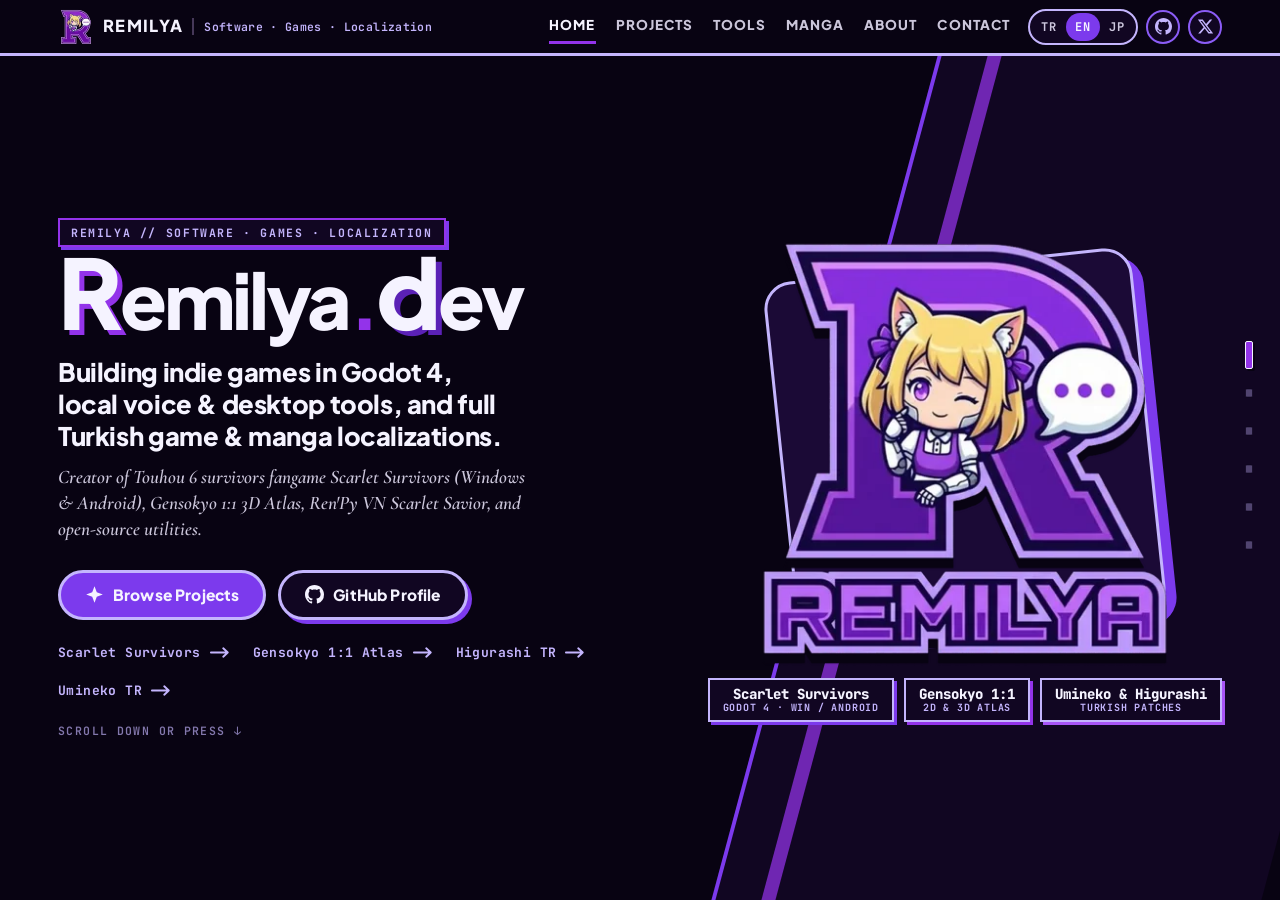
==== commit 0955b0f5: "feat: add Electric Ultraviolet Sakuga VFX and Japanese locale with hidden manga section" ====
--- a/index.html
+++ b/index.html
@@ -64,20 +64,31 @@
         var root = document.documentElement;
         root.classList.add("js");
         try {
-          var q = new URLSearchParams(window.location.search).get("lang");
-          if (q === "tr" || q === "en") {
+          var q = (new URLSearchParams(window.location.search).get("lang") || "").toLowerCase();
+          if (q === "jp") q = "ja";
+          if (q === "tr" || q === "en" || q === "ja") {
             root.lang = q;
             return;
           }
-          var saved = window.localStorage.getItem("remilya-locale");
-          if (saved === "tr" || saved === "en") {
+          var saved = (window.localStorage.getItem("remilya-locale") || "").toLowerCase();
+          if (saved === "jp") saved = "ja";
+          if (saved === "tr" || saved === "en" || saved === "ja") {
             root.lang = saved;
             return;
           }
           var nav = navigator.languages || [navigator.language || "en"];
           for (var i = 0; i < nav.length; i++) {
-            if (String(nav[i]).toLowerCase().indexOf("tr") === 0) {
+            var code = String(nav[i]).toLowerCase();
+            if (code.indexOf("ja") === 0) {
+              root.lang = "ja";
+              return;
+            }
+            if (code.indexOf("tr") === 0) {
               root.lang = "tr";
+              return;
+            }
+            if (code.indexOf("en") === 0) {
+              root.lang = "en";
               return;
             }
           }
@@ -101,6 +112,7 @@
     <link rel="modulepreload" href="js/deck.js" />
     <link rel="modulepreload" href="js/slices.js" />
     <link rel="modulepreload" href="js/showcase.js" />
+    <link rel="modulepreload" href="js/sakuga-fx.js" />
     <link
       rel="preload"
       as="style"
@@ -269,6 +281,7 @@
           <div class="lang-switch" id="locale-switcher" role="group" aria-label="Site language">
             <button type="button" class="locale-button" data-locale="tr" aria-pressed="false">TR</button>
             <button type="button" class="locale-button is-active" data-locale="en" aria-pressed="true">EN</button>
+            <button type="button" class="locale-button" data-locale="ja" aria-pressed="false">JP</button>
           </div>
           <span id="locale-status" class="sr-only" aria-live="polite"></span>
           <a
--- a/styles.css
+++ b/styles.css
@@ -107,6 +107,23 @@
   min-height: 100vh;
   -webkit-font-smoothing: antialiased;
   -webkit-tap-highlight-color: transparent;
+}
+
+html[lang="ja"] body {
+  font-family: var(--font-display), var(--font-cjk);
+}
+
+html[lang="ja"] #translations,
+html[lang="ja"] #nav-translations {
+  display: none !important;
+}
+
+html[lang="ja"] .hero-sub {
+  font-family: var(--font-display), var(--font-cjk);
+  font-style: normal;
+  font-weight: 500;
+  font-size: clamp(15px, min(1.3vw, 2.3vh), 18px);
+  line-height: 1.55;
 }
 
 img,
@@ -379,6 +396,43 @@
   z-index: 9998;
 }
 
+#sakugaFx {
+  position: fixed;
+  inset: 0;
+  width: 100vw;
+  height: 100vh;
+  pointer-events: none;
+  z-index: 9999;
+}
+
+.btn:active,
+.locale-button:active,
+.higu-langs button:active,
+.car-nav:active,
+.manga-tab:active,
+.lab-cta:active {
+  transform: scale(1.06, 0.88);
+}
+
+@keyframes sakuga-pop {
+  0% {
+    transform: scale(1.08, 0.88);
+  }
+  45% {
+    transform: scale(0.95, 1.07);
+  }
+  78% {
+    transform: scale(1.02, 0.99);
+  }
+  100% {
+    transform: none;
+  }
+}
+
+.is-sakuga-pop {
+  animation: sakuga-pop 0.34s var(--ease) both;
+}
+
 .motes {
   position: absolute;
   inset: 0;
@@ -541,7 +595,8 @@
 }
 
 html[lang="tr"] .locale-button[data-locale="tr"],
-html:not([lang="tr"]) .locale-button[data-locale="en"] {
+html[lang="ja"] .locale-button[data-locale="ja"],
+html:not([lang="tr"]):not([lang="ja"]) .locale-button[data-locale="en"] {
   background: var(--violet);
   color: var(--paper-pure);
 }
@@ -591,6 +646,11 @@
   }
   .brand-name {
     font-size: 14px;
+  }
+  .locale-button {
+    min-width: 30px;
+    padding: 0 7px;
+    font-size: 11px;
   }
   .ib {
     width: 31px;
@@ -2864,17 +2924,25 @@
   }
 
   .motes,
-  #cursorFx {
+  #cursorFx,
+  #sakugaFx {
     display: none !important;
   }
 
   .btn,
+  .btn:active,
   .ib,
   .dot,
   .mascot-img,
   .tool-card,
   .manga-card,
   .car-nav,
+  .car-nav:active,
+  .manga-tab:active,
+  .locale-button:active,
+  .higu-langs button:active,
+  .lab-cta:active,
+  .is-sakuga-pop,
   .social-card,
   .route-pill,
   .js .sl,
@@ -2883,6 +2951,15 @@
     animation: none !important;
   }
 
+  .btn:active,
+  .locale-button:active,
+  .higu-langs button:active,
+  .car-nav:active,
+  .manga-tab:active,
+  .lab-cta:active {
+    transform: none !important;
+  }
+
   .js .tl-node__card,
   .js .tl-node__dot {
     opacity: 1 !important;
